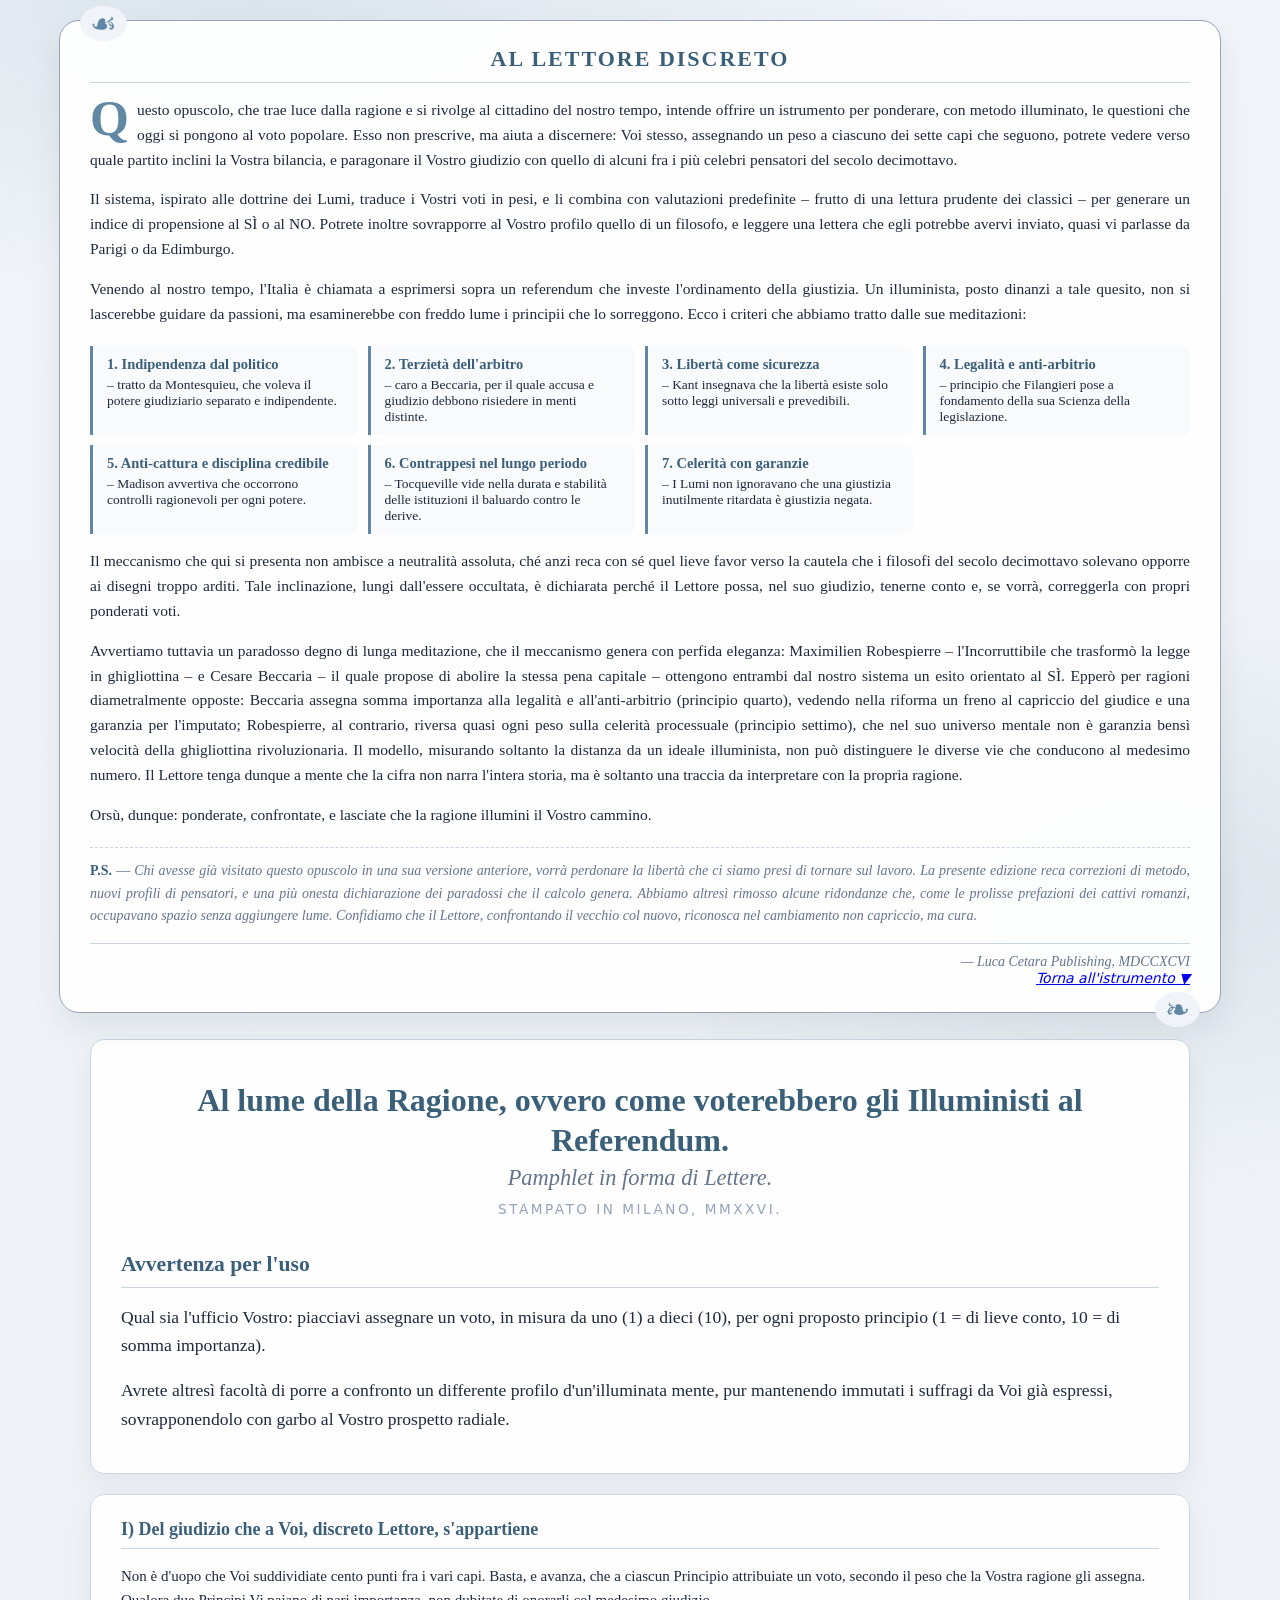
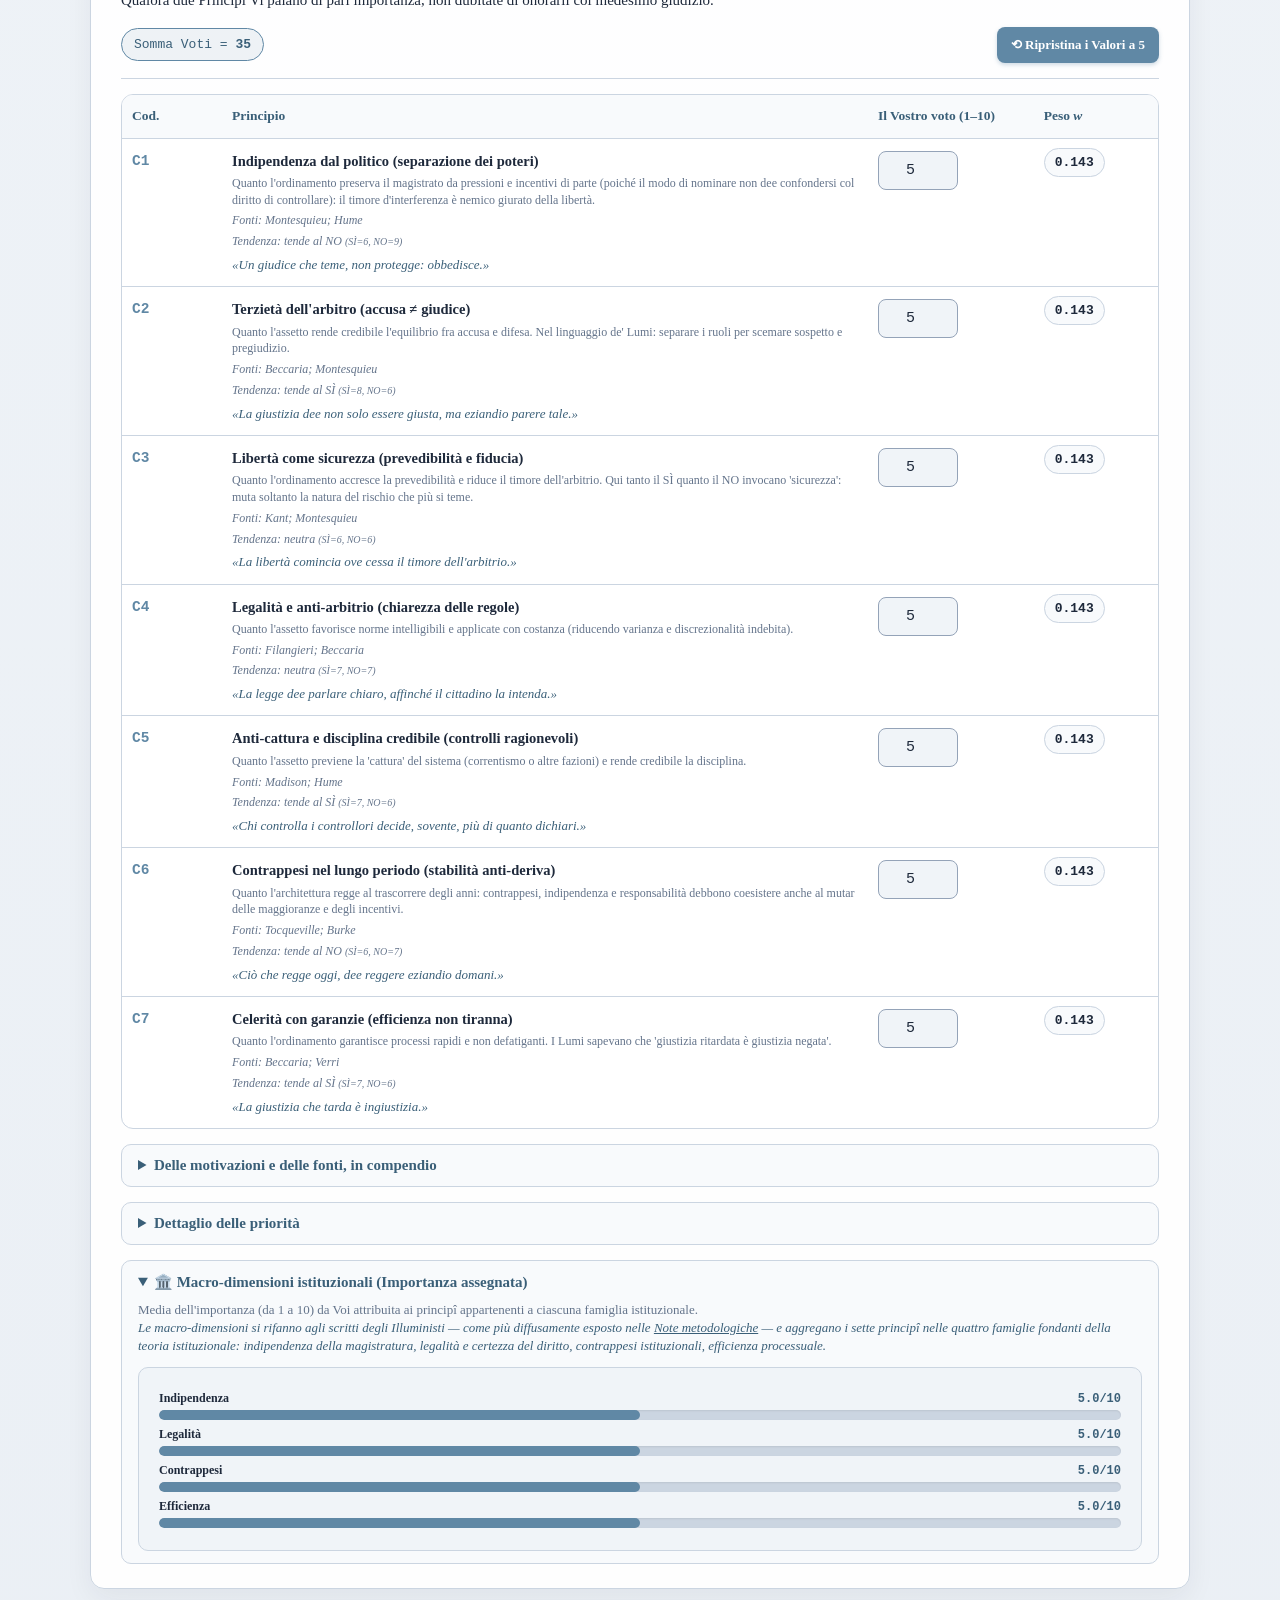
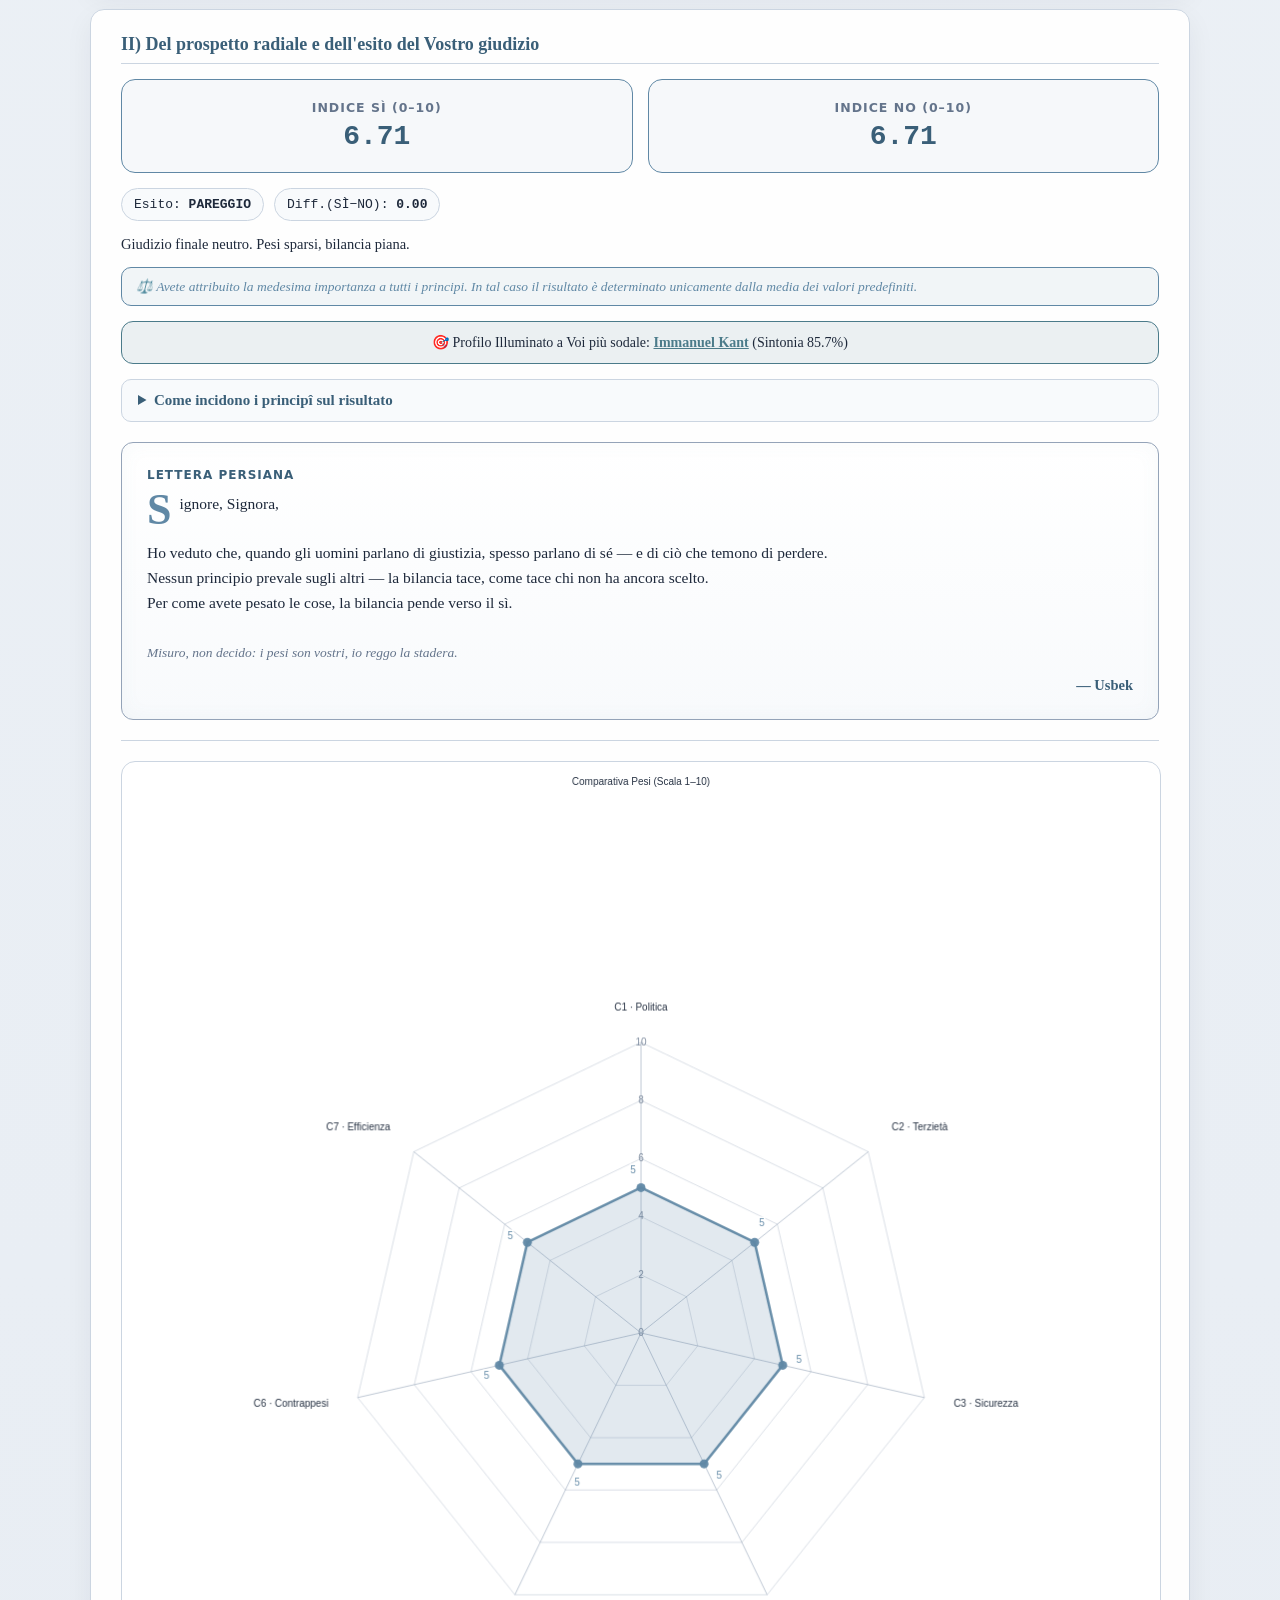
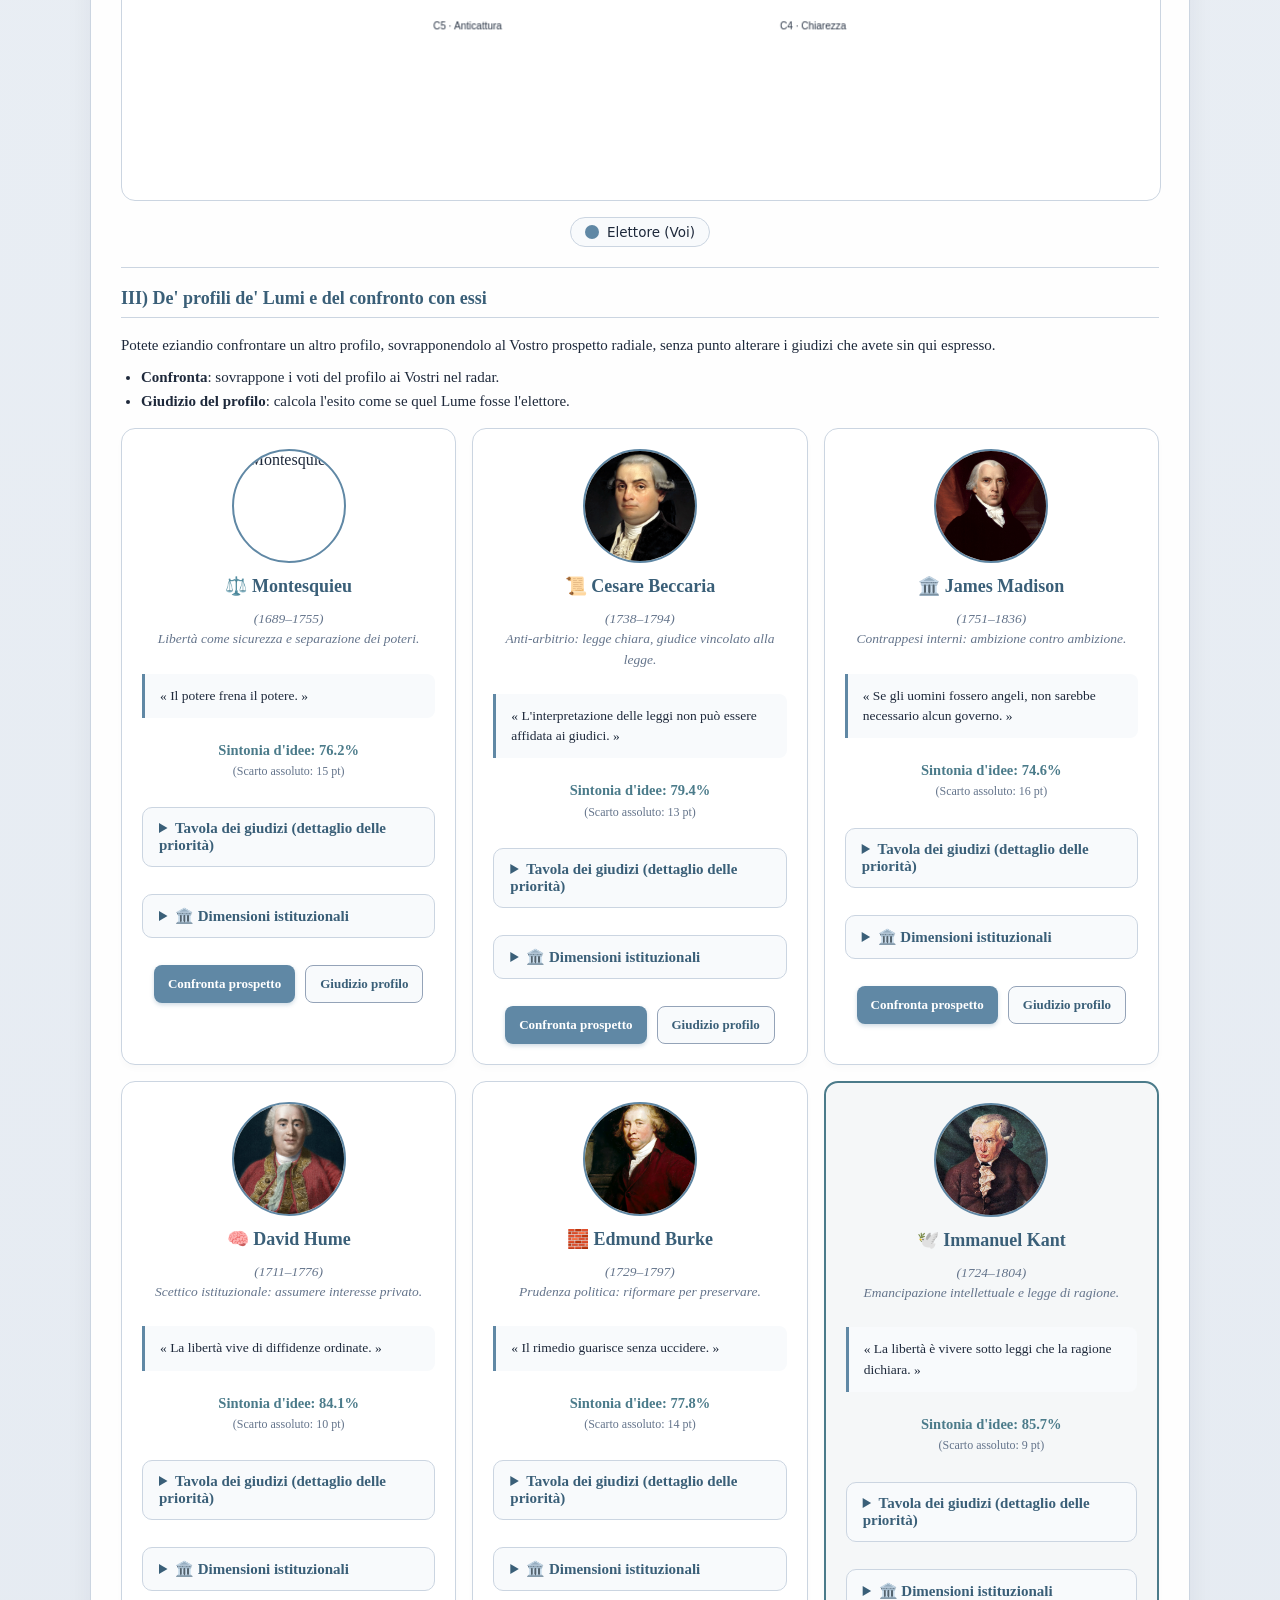
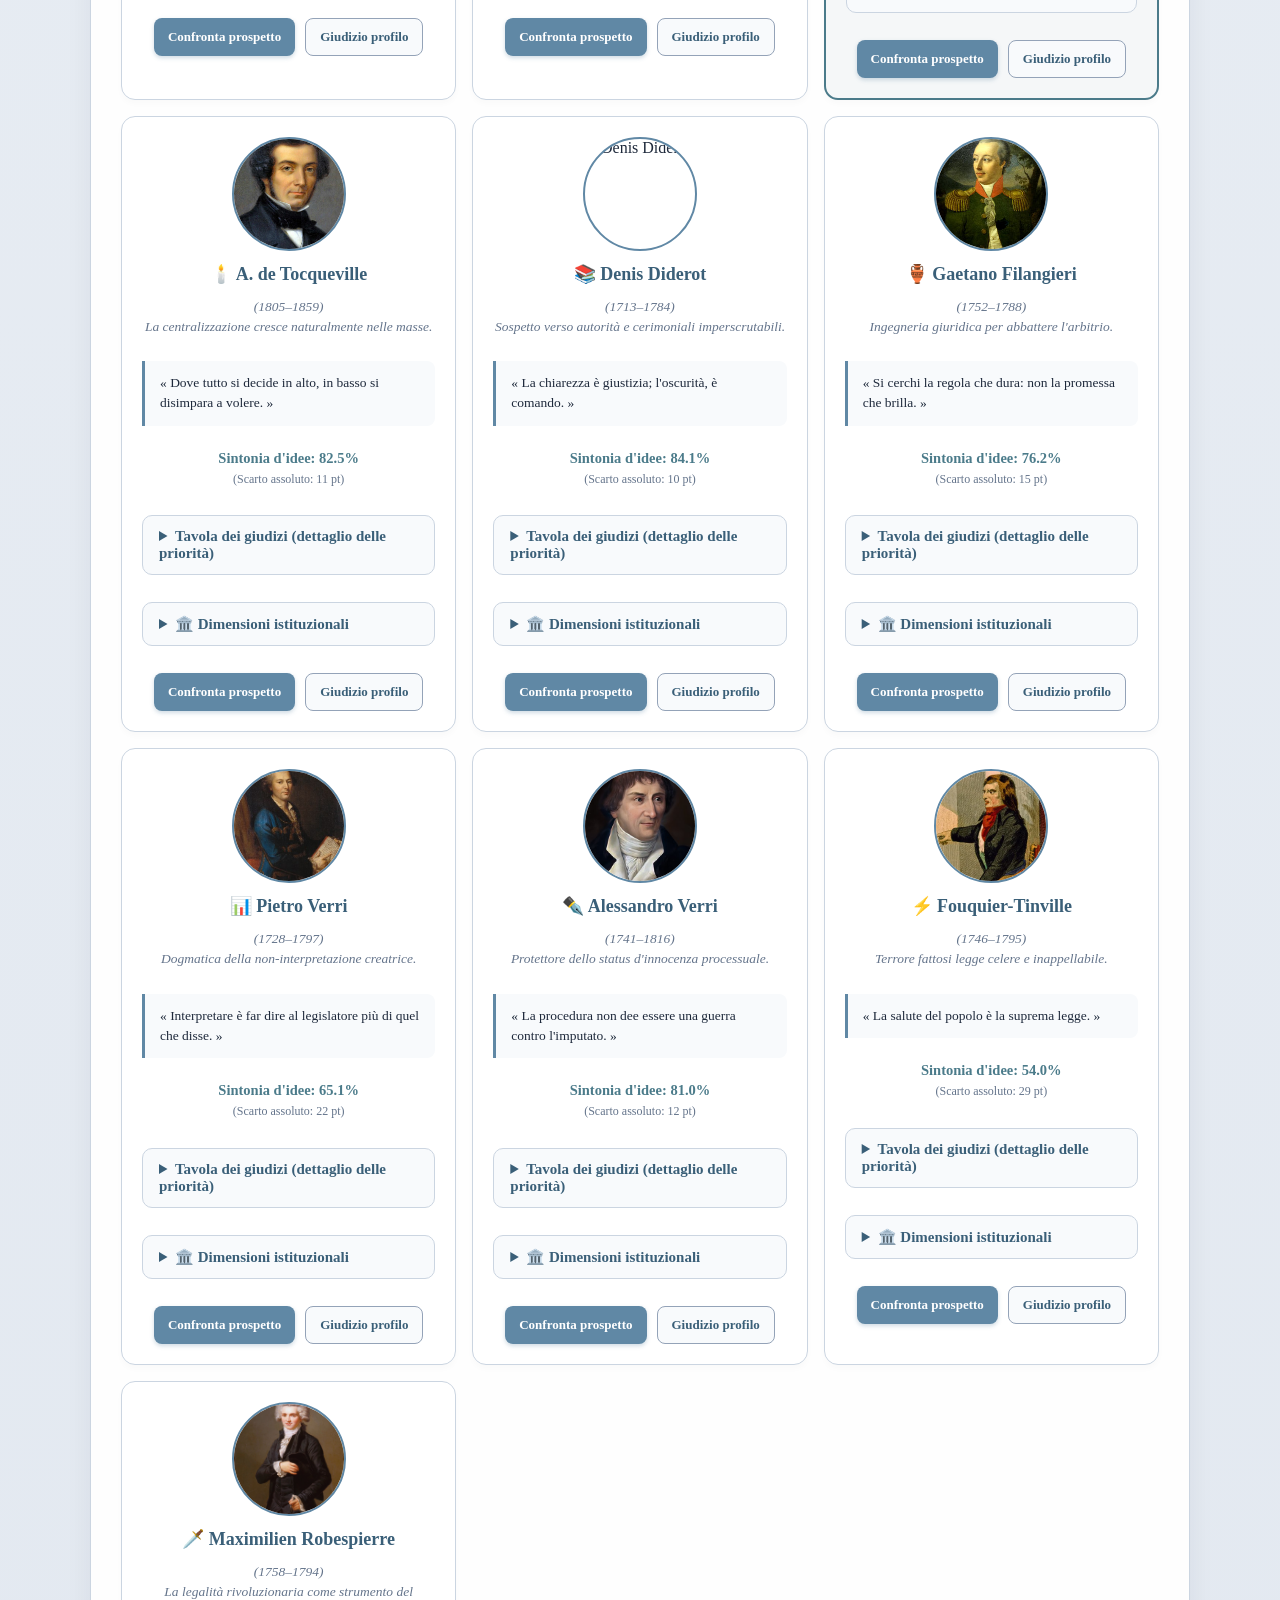
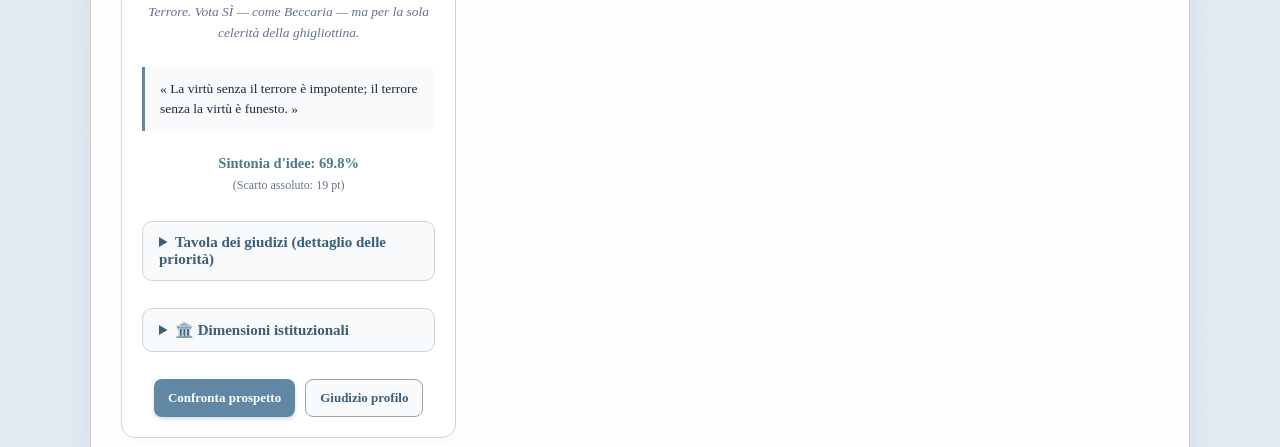
==== index.html @ 3ab790ba "codice sintatticamente ok" ====
<!doctype html>
<html lang="it">
<head>
<meta charset="utf-8" />
<meta name="viewport" content="width=device-width, initial-scale=1" />
<title>Al lume della Ragione – referendum degli Illuministi</title>
<link rel="stylesheet" href="style.css">
<style>
  :root {
    --bg1: #f0f4f8;
    --bg2: #e2e8f0;
    --panel: #ffffff;
    --panel2: #f8fafc;
    --ink: #ffffff;
    --text: #1e293b;
    --muted: #64748b;
    --primary: #6088a5;
    --primary-dark: #3a5f78;
    --ok: #4b7b8a;
    --bad: #b25d53;
    --warn: #6088a5;
    --line: #cbd5e1;
    --line2: #94a3b8;
    --mono: ui-monospace, SFMono-Regular, Menlo, Monaco, Consolas, "Liberation Mono", monospace;
    --sans: ui-sans-serif, system-ui, -apple-system, Segoe UI, Roboto, Arial, sans-serif;
    --serif: "Georgia", "Times New Roman", Times, serif;
  }

  body {
    margin: 0;
    font-family: var(--serif) !important;
    background:
      radial-gradient(1200px 500px at 20% 0%, rgba(96,136,165,0.15), transparent 60%),
      radial-gradient(900px 500px at 90% 10%, rgba(58,95,120,0.10), transparent 60%),
      linear-gradient(180deg, var(--bg1), var(--bg2));
    color: var(--text);
    padding-bottom: 20px;
  }

  p, div, span, td, th, h1, h2, h3, h4, h5, summary, button, a, li { font-family: var(--serif); }
  .code, .kpi .val, .chip, .miniTable th, .miniTable td.code, #v_0, input[type=number], .bar-value {
    font-family: var(--mono) !important;
  }
  .bar-label, .social-links span, .social-links a, .legend {
    font-family: var(--sans) !important;
  }

  main {
    max-width: 1100px;
    margin: 0 auto;
    padding: 16px;
    display: flex !important;
    flex-direction: column !important;
    gap: 20px;
  }

  .card {
    background: rgba(255,255,255,0.95);
    border: 1px solid var(--line);
    border-radius: 14px;
    padding: 24px 30px;
    box-shadow: 0 10px 28px rgba(30,41,59,0.06);
    width: 100% !important;
    max-width: 100% !important;
    box-sizing: border-box;
  }
  .card h2.card-title {
    margin: 0 0 15px 0;
    font-size: clamp(16px, 4vw, 18px);
    font-weight: 900;
    color: var(--primary-dark);
    border-bottom: 1px solid var(--line);
    padding-bottom: 8px;
  }

  .intro-pamphlet {
    max-width: 1100px;
    margin: 20px auto 10px;
    padding: 25px 30px;
    background: rgba(255,255,255,0.95);
    border: 1px solid var(--line2);
    border-radius: 20px;
    box-shadow: 0 15px 30px rgba(30,41,59,0.08);
    position: relative;
  }
  .intro-pamphlet::before {
    content: "☙"; position: absolute; top: -15px; left: 20px; font-size: 30px;
    color: var(--primary); background: var(--bg1); padding: 0 10px; border-radius: 50%;
  }
  .intro-pamphlet::after {
    content: "❧"; position: absolute; bottom: -15px; right: 20px; font-size: 30px;
    color: var(--primary); background: var(--bg1); padding: 0 10px; border-radius: 50%;
  }
  .intro-pamphlet h3 {
    text-align: center; font-size: 22px; font-weight: 900; margin: 0 0 15px;
    letter-spacing: 2px; border-bottom: 1px solid var(--line); padding-bottom: 10px;
    color: var(--primary-dark);
  }
  .intro-pamphlet .dropcap { float: left; font-size: 50px; line-height: 0.8; margin-right: 8px; font-weight: 900; color: var(--primary); }
  .intro-pamphlet p { font-size: 15.5px; line-height: 1.6; margin: 15px 0; text-align: justify; }

  .criteria-list { display: grid; grid-template-columns: repeat(auto-fit, minmax(250px, 1fr)); gap: 10px; margin: 20px 0 5px; }
  .criteria-item {
    background: var(--panel2); border-left: 3px solid var(--primary);
    padding: 10px 14px; font-size: 13.5px; border-radius: 0 8px 8px 0;
  }
  .criteria-item strong { display: block; font-size: 14.5px; margin-bottom: 4px; color: var(--primary-dark); }
  .signature { text-align: right; font-style: italic; margin-top: 15px; font-size: 14px; border-top: 1px solid var(--line); padding-top: 10px; color: var(--muted); }

  .sub { color: var(--text); font-size: clamp(14px, 3.5vw, 15px); line-height: 1.6; }
  .hr { height: 1px; background: var(--line); margin: 15px 0; }
  .row { display: flex; gap: 10px; align-items: center; flex-wrap: wrap; }

  .chip { background: var(--panel2); border: 1px solid var(--line); padding: 8px 12px; border-radius: 999px; font-size: 13px; color: var(--text); }
  .chip.ok { border-color: var(--ok); background: rgba(75,123,138,0.1); color: var(--ok); }
  .chip.bad { border-color: var(--bad); background: rgba(178,93,83,0.1); color: var(--bad); }
  .chip.warn { border-color: var(--primary); background: rgba(96,136,165,0.1); color: var(--primary-dark); }

  table { width: 100%; border-collapse: separate; border-spacing: 0; overflow-x: auto; display: block; border-radius: 12px; border: 1px solid var(--line); background: #ffffff; }
  th, td { padding: 12px 10px; border-bottom: 1px solid var(--line); vertical-align: top; min-width: 80px; font-size: 14.5px; line-height: 1.4; }
  th { background: var(--panel2); color: var(--primary-dark); text-align: left; font-weight: 900; font-size: 13.5px; }
  tr:last-child td { border-bottom: none; }
  .code { color: var(--primary); font-weight: 900; }
  .desc { color: var(--muted); font-size: 12px; line-height: 1.4; margin-top: 4px; }
  .why { color: var(--primary-dark); font-size: 13px; line-height: 1.4; margin-top: 6px; font-style: italic; }

  input[type=number] {
    width: 70px; padding: 10px 4px; background: var(--bg1); color: var(--text);
    border: 1px solid var(--line2); border-radius: 8px; font-size: 15px; text-align: center;
  }

  button { background: var(--primary); color: #ffffff; border: none; border-radius: 8px; padding: 10px 14px; cursor: pointer; font-weight: 700; font-size: 13px; transition: all 0.2s ease; box-shadow: 0 2px 4px rgba(96,136,165,0.3); }
  button:hover { filter: brightness(1.1); transform: translateY(-1px); box-shadow: 0 4px 6px rgba(96,136,165,0.4); }
  button.secondary { background: var(--panel2); color: var(--primary-dark); border: 1px solid var(--line2); box-shadow: none; }
  button.secondary:hover { background: #e2e8f0; }

  .kpi { display: grid; gap: 15px; grid-template-columns: 1fr 1fr; }
  .kpi .box { border: 1px solid var(--primary); border-radius: 14px; padding: 20px; background: rgba(96,136,165,0.05); text-align: center; }
  .kpi .val { font-size: clamp(24px, 5vw, 28px); font-weight: 900; margin-top: 6px; color: var(--primary-dark); }
  .kpi .lab { color: var(--muted); font-size: 12.5px; text-transform: uppercase; letter-spacing: 1px; font-family: var(--sans) !important; font-weight: 600; }
  canvas { background: var(--ink); border: 1px solid var(--line); border-radius: 14px; width: 100%; height: auto; display: block; margin-top: 15px; }

  /* Macro-barre elettore (stile orizzontale originale, spazio sufficiente) */
  .macro-wrapper {
    background: var(--bg1); border: 1px solid var(--line); border-radius: 10px; padding: 15px 20px; margin-top: 12px;
  }
  .bar-container { display: flex; align-items: center; margin: 0.5rem 0; }
  .bar-label { width: 130px; font-weight: 600; font-size: 0.95rem; color: var(--text); }
  .bar-bg { flex: 1; height: 16px; background: var(--line); border-radius: 10px; margin: 0 12px; overflow: hidden; box-shadow: inset 0 1px 3px rgba(0,0,0,0.1); }
  .bar-fill { height: 100%; border-radius: 10px; transition: width 0.6s cubic-bezier(0.4, 0, 0.2, 1); }
  .bar-fill.user-bar { background: var(--primary); }
  .bar-fill.profile-bar { background: var(--primary-dark); }
  .bar-value { width: 40px; font-weight: 700; font-size: 0.95rem; text-align: right; color: var(--primary-dark); }

  /* ── NUOVO: Macro-barre nei profili (layout verticale) ── */
  .bar-container-v { margin: 0.45rem 0; }
  .bar-container-v .bar-header {
    display: flex; justify-content: space-between; align-items: baseline;
    margin-bottom: 4px; font-size: 0.75rem; font-weight: 600;
    color: var(--text); font-family: var(--sans);
  }
  .bar-container-v .bar-header .bv {
    font-family: var(--mono) !important; font-weight: 700;
    color: var(--primary-dark); font-size: 0.75rem; white-space: nowrap; margin-left: 6px;
  }
  .bar-container-v .bar-bg-v {
    width: 100%; height: 10px; background: var(--line);
    border-radius: 10px; overflow: hidden;
    box-shadow: inset 0 1px 2px rgba(0,0,0,0.08);
  }
  .bar-container-v .bar-fill-v {
    height: 100%; border-radius: 10px;
    background: var(--primary-dark);
    transition: width 0.6s cubic-bezier(0.4,0,0.2,1);
  }

  /* ── NUOVO: Contributi qualitativi SÌ/NO ── */
  .qual-row {
    display: flex; align-items: center; gap: 10px;
    margin: 5px 0; font-size: 13.5px; padding: 4px 0;
    border-bottom: 1px solid var(--line);
  }
  .qual-row:last-child { border-bottom: none; }
  .qual-icon { font-size: 15px; width: 22px; text-align: center; flex-shrink: 0; }
  .qual-label { flex: 1; color: var(--text); font-size: 13px; }
  .qual-dir { font-weight: 700; font-size: 12px; font-family: var(--sans); white-space: nowrap; }

  .similar-profile-note { background: rgba(75,123,138,0.1); border: 1px solid var(--ok); border-radius: 12px; padding: 12px 16px; margin: 15px 0; font-size: 14px; text-align: center; }
  .similar-profile-note a { color: var(--ok); text-decoration: underline; font-weight: bold; }

  details { border: 1px solid var(--line); border-radius: 10px; padding: 12px 16px; background: var(--panel2); margin-top: 15px; }
  details summary { cursor: pointer; font-weight: 900; font-size: 15px; color: var(--primary-dark); }
  details p, details li { color: var(--text); font-size: 14px; line-height: 1.6; margin-top: 10px; }

  .profiles { display: grid; gap: 16px; grid-template-columns: repeat(auto-fit, minmax(320px, 1fr)); }
  .profile {
    display: flex; flex-direction: column; gap: 12px;
    border: 1px solid var(--line); border-radius: 14px; padding: 20px; background: #ffffff;
    box-shadow: 0 4px 6px rgba(0,0,0,0.02);
  }
  .profile.compareOn { border-color: var(--primary); box-shadow: 0 0 0 2px var(--primary) inset; }
  .profile.mostSimilar { border: 2px solid var(--ok); background: rgba(75,123,138,0.05); }
  .profile img { width: 110px; height: 110px; object-fit: cover; border-radius: 50%; border: 2px solid var(--primary); margin: 0 auto; }
  .profile h3 { margin: 0; font-size: 18px; text-align: center; color: var(--primary-dark); }
  .profile .bio { margin-top: 4px; color: var(--muted); font-size: 13.5px; line-height: 1.5; text-align: center; font-style: italic; }
  .profile .quote {
    margin-top: 12px; padding: 12px 15px; border-left: 3px solid var(--primary);
    background: var(--panel2); border-radius: 0 8px 8px 0; color: var(--text); font-size: 13.5px; line-height: 1.5;
  }
  .profile .btnrow { margin-top: auto; display: flex; gap: 10px; flex-wrap: wrap; justify-content: center; }

  .social-links {
    display: flex; flex-wrap: wrap; gap: 20px;
    justify-content: center; align-items: center;
    margin-top: 15px; padding-top: 20px; border-top: 1px dashed var(--line2);
  }
  .social-links p { width: 100%; text-align: center; margin-bottom: 5px; color: var(--muted); font-size: 14.5px;}
  .social-links span { display: inline-flex; align-items: center; justify-content: center; gap: 6px; font-size: 15px; }
  .social-links a { color: var(--primary-dark); font-weight: 700; text-decoration: none; border-bottom: 1px dotted var(--primary); padding-bottom: 2px; }
  .social-links a:hover { color: var(--primary); border-bottom-style: solid; }

  .legendRow { display: flex; gap: 12px; flex-wrap: wrap; align-items: center; margin-top: 16px; justify-content: center; }
  .legend { display: flex; align-items: center; gap: 8px; font-size: 13.5px; color: var(--text); border: 1px solid var(--line); background: var(--panel2); padding: 6px 14px; border-radius: 999px; }
  .dot { width: 14px; height: 14px; border-radius: 50%; display: inline-block; }

  .project-info {
    max-width: 1100px; margin: 20px auto 0; padding: 20px; display: flex; flex-wrap: wrap; gap: 20px;
    align-items: center; justify-content: center; background: var(--panel2); border: 1px solid var(--line); border-radius: 20px; font-size: 13.5px;
  }
  .project-info a { color: var(--primary-dark); text-decoration: underline; font-family: var(--sans) !important;}

  .letterBox {
    border: 1px solid var(--line2); background: linear-gradient(180deg, #ffffff, #f8fafc);
    border-radius: 12px; padding: 25px; margin-top: 20px; box-shadow: inset 0 0 20px rgba(96,136,165,0.05);
  }
  .letterBox .sig { margin-top: 12px; color: var(--primary-dark); font-size: 14.5px; text-align: right; font-weight: bold; }
  .letterBox .dropcap { font-size: 15.5px; color: var(--text); line-height: 1.6; }
  .letterBox .dropcap::first-letter { float: left; font-size: 44px; line-height: 0.8; padding-right: 8px; font-weight: 900; color: var(--primary); }

  /* ── Classi precedentemente mancanti ── */
  .tilt { color: var(--muted); font-size: 12px; margin-top: 4px; font-style: italic; }
  .notes-section { max-width: 1100px; margin: 20px auto 0; padding: 0 16px; }
  .equal-weights-note { background: rgba(96,136,165,0.08); border: 1px solid var(--primary); border-radius: 10px; padding: 10px 14px; font-size: 13.5px; }
</style>
</head>

<body>

<div class="intro-pamphlet">
  <h3>AL LETTORE DISCRETO</h3>
  <p><span class="dropcap">Q</span>uesto opuscolo, che trae luce dalla ragione e si rivolge al cittadino del nostro tempo, intende offrire un istrumento per ponderare, con metodo illuminato, le questioni che oggi si pongono al voto popolare. Esso non prescrive, ma aiuta a discernere: Voi stesso, assegnando un peso a ciascuno dei sette capi che seguono, potrete vedere verso quale partito inclini la Vostra bilancia, e paragonare il Vostro giudizio con quello di alcuni fra i più celebri pensatori del secolo decimottavo.</p>

  <p>Il sistema, ispirato alle dottrine dei Lumi, traduce i Vostri voti in pesi, e li combina con valutazioni predefinite – frutto di una lettura prudente dei classici – per generare un indice di propensione al SÌ o al NO. Potrete inoltre sovrapporre al Vostro profilo quello di un filosofo, e leggere una lettera che egli potrebbe avervi inviato, quasi vi parlasse da Parigi o da Edimburgo.</p>

  <p>Venendo al nostro tempo, l'Italia è chiamata a esprimersi sopra un referendum che investe l'ordinamento della giustizia. Un illuminista, posto dinanzi a tale quesito, non si lascerebbe guidare da passioni, ma esaminerebbe con freddo lume i principii che lo sorreggono. Ecco i criteri che abbiamo tratto dalle sue meditazioni:</p>

  <div class="criteria-list">
    <div class="criteria-item"><strong>1. Indipendenza dal politico</strong> – tratto da Montesquieu, che voleva il potere giudiziario separato e indipendente.</div>
    <div class="criteria-item"><strong>2. Terzietà dell'arbitro</strong> – caro a Beccaria, per il quale accusa e giudizio debbono risiedere in menti distinte.</div>
    <div class="criteria-item"><strong>3. Libertà come sicurezza</strong> – Kant insegnava che la libertà esiste solo sotto leggi universali e prevedibili.</div>
    <div class="criteria-item"><strong>4. Legalità e anti-arbitrio</strong> – principio che Filangieri pose a fondamento della sua Scienza della legislazione.</div>
    <div class="criteria-item"><strong>5. Anti-cattura e disciplina credibile</strong> – Madison avvertiva che occorrono controlli ragionevoli per ogni potere.</div>
    <div class="criteria-item"><strong>6. Contrappesi nel lungo periodo</strong> – Tocqueville vide nella durata e stabilità delle istituzioni il baluardo contro le derive.</div>
    <div class="criteria-item"><strong>7. Celerità con garanzie</strong> – I Lumi non ignoravano che una giustizia inutilmente ritardata è giustizia negata.</div>
  </div>

  <p>Il meccanismo che qui si presenta non ambisce a neutralità assoluta, ché anzi reca con sé quel lieve favor verso la cautela che i filosofi del secolo decimottavo solevano opporre ai disegni troppo arditi. Tale inclinazione, lungi dall'essere occultata, è dichiarata perché il Lettore possa, nel suo giudizio, tenerne conto e, se vorrà, correggerla con propri ponderati voti.</p>

  <p>Avvertiamo tuttavia un paradosso degno di lunga meditazione, che il meccanismo genera con perfida eleganza: Maximilien Robespierre – l'Incorruttibile che trasformò la legge in ghigliottina – e Cesare Beccaria – il quale propose di abolire la stessa pena capitale – ottengono entrambi dal nostro sistema un esito orientato al SÌ. Epperò per ragioni diametralmente opposte: Beccaria assegna somma importanza alla legalità e all'anti-arbitrio (principio quarto), vedendo nella riforma un freno al capriccio del giudice e una garanzia per l'imputato; Robespierre, al contrario, riversa quasi ogni peso sulla celerità processuale (principio settimo), che nel suo universo mentale non è garanzia bensì velocità della ghigliottina rivoluzionaria. Il modello, misurando soltanto la distanza da un ideale illuminista, non può distinguere le diverse vie che conducono al medesimo numero. Il Lettore tenga dunque a mente che la cifra non narra l'intera storia, ma è soltanto una traccia da interpretare con la propria ragione.</p>

  <p>Orsù, dunque: ponderate, confrontate, e lasciate che la ragione illumini il Vostro cammino.</p>

  <p style="border-top: 1px dashed var(--line); padding-top: 12px; margin-top: 20px; font-size: 14px; color: var(--muted);"><strong style="color:var(--primary-dark);">P.S.</strong> — <em>Chi avesse già visitato questo opuscolo in una sua versione anteriore, vorrà perdonare la libertà che ci siamo presi di tornare sul lavoro. La presente edizione reca correzioni di metodo, nuovi profili di pensatori, e una più onesta dichiarazione dei paradossi che il calcolo genera. Abbiamo altresì rimosso alcune ridondanze che, come le prolisse prefazioni dei cattivi romanzi, occupavano spazio senza aggiungere lume. Confidiamo che il Lettore, confrontando il vecchio col nuovo, riconosca nel cambiamento non capriccio, ma cura.</em></p>
  <div class="signature">
    — Luca Cetara Publishing, MDCCXCVI <br>
    <a href="#inizio" style="font-family: var(--sans);">Torna all'istrumento ▼</a>
  </div>
</div>

<div id="inizio"></div>

<main>

  <section class="card" style="text-align: center; padding: 40px 30px;">
    <h1 style="font-size: 2rem; font-weight: 900; color: var(--primary-dark); margin: 0 0 5px 0; line-height: 1.25;">
      Al lume della Ragione, ovvero come voterebbero gli Illuministi al Referendum.
    </h1>
    <h2 style="font-size: 1.4rem; font-weight: 400; font-style: italic; color: var(--muted); margin: 0 0 10px 0;">
      Pamphlet in forma di Lettere.
    </h2>
    <div style="font-family: var(--sans) !important; font-size: 0.85rem; text-transform: uppercase; letter-spacing: 2.5px; color: var(--line2); margin-bottom: 35px;">
      Stampato in Milano, MMXXVI.
    </div>

    <h3 style="text-align: left; font-size: 1.35rem; font-weight: bold; margin-bottom: 15px; border-bottom: 1px solid var(--line); padding-bottom: 10px; color: var(--primary-dark);">
      Avvertenza per l'uso
    </h3>
    <div style="text-align: left; font-size: 1.1rem; color: var(--text); line-height: 1.6;">
      <p style="margin-top: 0;">Qual sia l'ufficio Vostro: piacciavi assegnare un voto, in misura da uno (1) a dieci (10), per ogni proposto principio (1 = di lieve conto, 10 = di somma importanza).</p>
      <p style="margin-bottom: 0;">Avrete altresì facoltà di porre a confronto un differente profilo d'un'illuminata mente, pur mantenendo immutati i suffragi da Voi già espressi, sovrapponendolo con garbo al Vostro prospetto radiale.</p>
    </div>
  </section>

  <!-- SEZIONE DI VOTO -->
  <section class="card">
    <h2 class="card-title">I) Del giudizio che a Voi, discreto Lettore, s'appartiene</h2>
    <div class="sub">
      Non è d'uopo che Voi suddividiate cento punti fra i vari capi. Basta, e avanza, che a ciascun Principio attribuiate un voto, secondo il peso che la Vostra ragione gli assegna.<br>
      Qualora due Principi Vi paiano di pari importanza, non dubitate di onorarli col medesimo giudizio.
    </div>

    <div class="row" style="margin-top:15px">
      <span class="chip warn" id="sumChip">Somma de' Vostri voti = <b>—</b></span>
      <span style="margin-left:auto; display:flex; gap:8px;">
        <button id="btnReset">⟲ Ripristina i Valori a 5</button>
      </span>
    </div>

    <div class="hr"></div>

    <table>
      <thead>
        <tr>
          <th style="width:7%">Cod.</th>
          <th>Principio</th>
          <th style="width:16%">Il Vostro voto (1–10)</th>
          <th style="width:12%">Peso <i>w</i></th>
        </tr>
      </thead>
      <tbody id="criteriaBody"></tbody>
    </table>

    <details>
      <summary>Delle motivazioni e delle fonti, in compendio</summary>
      <ul id="motivationList"></ul>
      <p class="desc" style="font-size:13.5px; font-style:italic;">
        Il modello che Vi proponiamo è "trasparente": esso mostra eziandio se un Criterio, per come sono stimati i punteggi, inclini lievemente verso il SÌ o verso il NO.<br>
        (Questa scelta riflette una lettura "settecentesca" prudenziale, attenta al rischio che leve politiche o disciplinari possano, col tempo, comprimere l'indipendenza del giudicare).
      </p>
    </details>

    <!-- MODIFICATO: da "Mostra riepilogo dei valori assegnati" a "Dettaglio delle priorità" -->
    <details>
      <summary>Dettaglio delle priorità</summary>
      <div class="desc" style="margin-top:10px; margin-bottom:8px; font-size:13px; font-style:italic; border-left:3px solid var(--primary); padding-left:10px;">
        La colonna <b>Impatto sul risultato</b> mostra quanto ciascun principio tira la bilancia, e in quale direzione: è il prodotto del Vostro peso per la differenza tra i punteggi SÌ e NO. Un valore positivo spinge verso il SÌ (🟢), uno negativo verso il NO (🔴); se è vicino a zero il principio è neutro (⚪).
      </div>
      <div class="miniTable" style="margin-top:10px;">
        <table>
          <thead>
            <!-- MODIFICATO: "Influenza" → "Impatto sul risultato" -->
            <tr><th colspan="4">Riepilogo del Vostro giudizio — per Principio</th></tr>
            <tr><th>Cod.</th><th>Vostro Voto</th><th>Peso <i>w</i></th><th>Impatto sul risultato</th></tr>
          </thead>
          <tbody id="electorSummary"></tbody>
        </table>
      </div>
    </details>

    <details open>
      <summary>🏛️ Macro-dimensioni istituzionali (Importanza assegnata)</summary>
      <div class="desc" style="margin-top:10px; font-size:13px;">
        Media dell'importanza (da 1 a 10) da Voi attribuita ai principî appartenenti a ciascuna famiglia istituzionale.<br>
        <span style="font-style:italic; color:var(--primary-dark);">Le macro-dimensioni si rifanno agli scritti degli Illuministi — come più diffusamente esposto nelle <a href="note-bibliografia.html" style="color:var(--primary-dark);">Note metodologiche</a> — e aggregano i sette principî nelle quattro famiglie fondanti della teoria istituzionale: indipendenza della magistratura, legalità e certezza del diritto, contrappesi istituzionali, efficienza processuale.</span>
      </div>
      <div id="macroBars" class="macro-wrapper"></div>
    </details>

  </section>

  <!-- SEZIONE RISULTATI E RADAR -->
  <section class="card">
    <h2 class="card-title">II) Del prospetto radiale e dell'esito del Vostro giudizio</h2>

    <div class="kpi">
      <div class="box">
        <div class="lab">Indice SÌ (0–10)</div>
        <div id="siScore" class="val">—</div>
      </div>
      <div class="box">
        <div class="lab">Indice NO (0–10)</div>
        <div id="noScore" class="val">—</div>
      </div>
    </div>

    <div class="row" style="margin-top:15px">
      <span class="chip" id="winner">Esito: <b>—</b></span>
      <span class="chip" id="delta">Differenza (SÌ−NO): <b>—</b></span>
    </div>

    <div class="sub" id="whyChoice" style="margin-top:12px; font-size:14.5px;">—</div>

    <div id="equalWeightsNote" class="equal-weights-note" style="display:none; color:var(--primary); font-style:italic; margin-top:10px;">
      ⚖️ Avete attribuito la medesima importanza a tutti i principi. In tal caso il risultato è determinato unicamente dalla media dei valori predefiniti.
    </div>

    <div id="similarProfileNote" class="similar-profile-note" style="display:none;"></div>

    <!-- MODIFICATO: sezione SÌ/NO ristrutturata -->
    <details>
      <summary>Come incidono i principî sul risultato</summary>
      <!-- Vista qualitativa: visibile non appena si apre il details -->
      <div id="qualContrib" style="margin-top:12px;"></div>
      <!-- Tabella matematica nascosta in un details annidato -->
      <details style="margin-top:14px;">
        <summary style="font-size:13.5px; color:var(--muted);">Analisi matematica per i calcolatori</summary>
        <div class="desc" style="margin-top:8px;">
          La differenza totale è la somma di <b>w × (SÌ−NO)</b> su ciascun Criterio.
        </div>
        <div class="miniTable" style="margin-top:10px;">
          <table>
            <thead>
              <tr><th colspan="5">Contributi matematici al calcolo</th></tr>
              <tr>
                <th style="width:8%">Cod.</th>
                <th>Criterio</th>
                <th style="width:12%">Peso w</th>
                <th style="width:12%">SÌ−NO</th>
                <th style="width:16%">w×(SÌ−NO)</th>
              </tr>
            </thead>
            <tbody id="contribBody"></tbody>
            <tfoot>
              <tr>
                <th colspan="4" style="text-align: right;">Somma contributi (Δ)</th>
                <th id="contribSum" style="font-family:var(--mono);">—</th>
              </tr>
            </tfoot>
          </table>
        </div>
      </details>
    </details>

    <div class="letterBox">
      <div style="font-weight:900; margin-bottom:10px; font-family:var(--sans); color:var(--primary-dark); letter-spacing:1px; text-transform:uppercase; font-size:12px;">Lettera persiana</div>
      <div id="lettreElector" class="dropcap">—</div>
      <div class="sig" id="lettreElectorSig">—</div>
    </div>

    <div class="hr" style="margin:20px 0;"></div>

    <canvas id="radar" width="980" height="520"></canvas>

    <div class="legendRow">
      <div class="legend"><span class="dot" style="background: #6088a5"></span> Elettore (Voi)</div>
      <div class="legend" id="legendCompare" style="display:none;">
        <span class="dot" style="background: #8b4040"></span> <span id="legendCompareName" style="font-weight:bold;">Profilo</span>
      </div>
    </div>

    <div class="sub" id="compareNote" style="margin-top:15px; display:none; text-align:center; background:var(--panel2); padding:10px; border-radius:8px; border:1px solid var(--line);">—</div>

    <div class="hr" style="margin:20px 0;"></div>

    <h2 class="card-title">III) De' profili de' Lumi e del confronto con essi</h2>
    <div class="sub" style="margin-bottom:15px;">
      Potete eziandio confrontare un altro profilo, sovrapponendolo al Vostro prospetto radiale, senza punto alterare i giudizi che avete sin qui espresso.<br>
      <ul style="margin:8px 0 0 20px; padding:0;">
        <li><b>Confronta</b>: sovrappone i voti del profilo ai Vostri nel radar.</li>
        <li><b>Giudizio del profilo</b>: calcola l'esito come se quel Lume fosse l'elettore.</li>
      </ul>
    </div>

    <div class="profiles" id="profiles"></div>
  </section>

  <section class="card" style="padding: 25px; text-align: center;">
    <p style="font-family: var(--serif); color: var(--primary-dark); font-style: italic; font-size: 15px; margin-top:0; margin-bottom: 20px; line-height: 1.6;">
      🧠 «Il mondo ama le risposte brevi, le soluzioni istantanee, i riassunti gridati.<br>L'Illuminista, invece, è sospettoso: quando qualcosa gli pare troppo semplice, apre il libro, dubita, indaga.»
    </p>
    <div class="social-links">
      <p>Seguite le nostre pagine per continuare l'indagine:</p>
      <span>📘 <a href="https://facebook.com/lcpubMDCCXCVI" target="_blank">Facebook.com</a></span>
      <span>📷 <a href="https://www.instagram.com/lcpublishing2026?igsh=M3R0OWQ5OTBmODc1" target="_blank">@lcpublishing2026</a></span>
    </div>
  </section>

</main>

<div class="project-info">
  <span>📖 Progetto posto in luce a cura della <b style="color:var(--primary-dark);">Luca Cetara Publishing (MDCCXCVI)</b></span>
  <span>🄯 Licenza <a href="https://creativecommons.org/licenses/by-sa/4.0/deed.it" target="_blank">CC BY-SA 4.0</a></span>
  <span>📧 <a href="/cdn-cgi/l/email-protection#650906151007090c160d0c0b022508040c094b060a08" style="font-family:var(--sans);"><span class="__cf_email__" data-cfemail="7a16190a0f181613091213141d3a171b131654191517">[email&#160;protected]</span></a></span>
  <span style="font-family: var(--serif); font-style: italic; color: var(--muted); font-size: 13px;">✦ <em>Editio secunda, emendata et aucta</em> — MMXXVI</span>
  <div class="share-buttons">
    <button onclick="navigator.clipboard.writeText(window.location.href).then(() => alert('Link copiato negli appunti!'))" style="background:var(--line2); color:#fff; border-radius:99px; font-family:var(--sans);">🔗 Copia Link Pagina</button>
  </div>
</div>

<div class="notes-section">
  <details>
    <summary>Note metodologiche e Bibliografia completa</summary>
    <div class="desc" style="margin-top:12px; font-size:13.5px;">
      <p>Per approfondimenti sul metodo di calcolo <i>Weighted Sum</i>, sulla formula di <i>Manhattan</i>, e sulla bibliografia scientifica integrale, consulta la <a href="note-bibliografia.html" style="font-weight:bold; color:var(--primary-dark);">pagina dedicata alle Note</a>.</p>
      <h5 style="margin:16px 0 6px; font-size:14px; color:var(--text);">Fonti Primarie Essenziali:</h5>
      <ul style="margin:0 0 12px 0; padding-left:20px; line-height:1.6;">
        <li>Montesquieu – <em>Dello Spirito delle Leggi</em> (1748)</li>
        <li>Cesare Beccaria – <em>Dei Delitti e delle Pene</em> (1764)</li>
        <li>James Madison – <em>Il Federalista</em>, n. 10 e n. 51 (1788)</li>
        <li>David Hume – <em>Saggi Morali e Politici</em> (1741-42)</li>
        <li>Edmund Burke – <em>Riflessioni sulla Rivoluzione in Francia</em> (1790)</li>
        <li>Immanuel Kant – <em>Risposta alla domanda: che cos'è l'Illuminismo?</em> (1784)</li>
        <li>Alexis de Tocqueville – <em>La Democrazia in America</em> (1835-40)</li>
        <li>Denis Diderot – <em>Enciclopedia</em> (1751-72)</li>
        <li>Gaetano Filangieri – <em>Scienza della Legislazione</em> (1780-85)</li>
        <li>Maximilien Robespierre – <em>Discorsi alla Convenzione Nazionale</em> (1792-94)</li>
      </ul>
      <p style="margin:10px 0 0 0; font-style:italic; color:var(--primary-dark); font-size:13px;">
        Per le fonti antiche e moderne ulteriori — compresi i riferimenti alla letteratura scientifica sul <em>Weighted Sum Model</em>, sulla distanza di Manhattan e sulla teoria istituzionale comparata — si rimanda alla <a href="note-bibliografia.html" style="font-weight:bold; color:var(--primary-dark);">pagina delle Note metodologiche e Bibliografia</a>, ove ogni autorità è citata con piena indicazione bibliografica.
      </p>
    </div>
  </details>
</div>

<script data-cfasync="false" src="/cdn-cgi/scripts/5c5dd728/cloudflare-static/email-decode.min.js"></script><script>
const criteria = [
  { code:"C1", title:"Indipendenza dal politico (separazione dei poteri)", short:"Politica", si:6, no:9,
    sci:"Quanto l'ordinamento preserva il magistrato da pressioni e incentivi di parte (poiché il modo di nominare non dee confondersi col diritto di controllare): il timore d'interferenza è nemico giurato della libertà.", quote:"Un giudice che teme, non protegge: obbedisce.", tiltNote:"Lettura prudenziale: cautela settecentesca nel sottrarre la giurisdizione a leve politiche.", sources:"Montesquieu; Hume" },
  { code:"C2", title:"Terzietà dell'arbitro (accusa ≠ giudice)", short:"Terzietà", si:8, no:6,
    sci:"Quanto l'assetto rende credibile l'equilibrio fra accusa e difesa. Nel linguaggio de' Lumi: separare i ruoli per scemare sospetto e pregiudizio.", quote:"La giustizia dee non solo essere giusta, ma eziandio parere tale.", tiltNote:"Lettura: enfasi sulla neutralità percepita del magistrato.", sources:"Beccaria; Montesquieu" },
  { code:"C3", title:"Libertà come sicurezza (prevedibilità e fiducia)", short:"Sicurezza", si:6, no:6,
    sci:"Quanto l'ordinamento accresce la prevedibilità e riduce il timore dell'arbitrio. Qui tanto il SÌ quanto il NO invocano 'sicurezza': muta soltanto la natura del rischio che più si teme.", quote:"La libertà comincia ove cessa il timore dell'arbitrio.", tiltNote:"Lettura: dipende da quali pericoli Voi reputate più gravi.", sources:"Kant; Montesquieu" },
  { code:"C4", title:"Legalità e anti-arbitrio (chiarezza delle regole)", short:"Chiarezza", si:7, no:7,
    sci:"Quanto l'assetto favorisce norme intelligibili e applicate con costanza (riducendo varianza e discrezionalità indebita).", quote:"La legge dee parlare chiaro, affinché il cittadino la intenda.", tiltNote:"Lettura: equilibrio e pareggio sui rischi di discrezionalità.", sources:"Filangieri; Beccaria" },
  { code:"C5", title:"Anti-cattura e disciplina credibile (controlli ragionevoli)", short:"Anticattura", si:7, no:6,
    sci:"Quanto l'assetto previene la 'cattura' del sistema (correntismo o altre fazioni) e rende credibile la disciplina.", quote:"Chi controlla i controllori decide, sovente, più di quanto dichiari.", tiltNote:"Lettura: lievemente favorevole, con onesta ambivalenza sul profilo del controllo politico.", sources:"Madison; Hume" },
  { code:"C6", title:"Contrappesi nel lungo periodo (stabilità anti-deriva)", short:"Contrappesi", si:6, no:7,
    sci:"Quanto l'architettura regge al trascorrere degli anni: contrappesi, indipendenza e responsabilità debbono coesistere anche al mutar delle maggioranze e degli incentivi.", quote:"Ciò che regge oggi, dee reggere eziandio domani.", tiltNote:"Lettura: prudenza e diffidenza verso nuovi centri di potere proiettati nel tempo.", sources:"Tocqueville; Burke" },
  { code:"C7", title:"Celerità con garanzie (efficienza non tiranna)", short:"Efficienza", si:7, no:6,
    sci:"Quanto l'ordinamento garantisce processi rapidi e non defatiganti. I Lumi sapevano che 'giustizia ritardata è giustizia negata'.", quote:"La giustizia che tarda è ingiustizia.", tiltNote:"Lettura: lieve favore all'efficienza, col vincolo invalicabile delle garanzie di base.", sources:"Beccaria; Verri" }
];

function tiltLabel(diff){ if(diff>0) return "tende al SÌ"; if(diff<0) return "tende al NO"; return "neutra"; }

let electorVotes = [5,5,5,5,5,5,5];
let compareKey = null;

function clamp(x,a,b){ return Math.max(a, Math.min(b, x)); }
function sum(arr){ return arr.reduce((a,b)=>a+b,0); }
function normalizeVotes(votes){
  const s = sum(votes);
  if(s<=0) return votes.map(v=>1/votes.length);
  return votes.map(v=>v/s);
}
function scoreOption(weights, which){
  let total = 0;
  for(let i=0;i<criteria.length;i++){
    const perf = (which==="si") ? criteria[i].si : criteria[i].no;
    total += weights[i] * perf;
  }
  return total;
}

function manhattanDist(a, b){ let s = 0; for(let i=0; i<criteria.length; i++) s += Math.abs(a[i] - b[i]); return s; }
function manhattanPct(dist, dims){ return (1 - dist / (dims * 9)) * 100; }
function findMostSimilarProfile(userVotes) {
  let minDist = Infinity, bestKey = null;
  for (let key in profileData) {
    const p = profileData[key];
    const dist = manhattanDist(userVotes, p.votes);
    if (dist < minDist) { minDist = dist; bestKey = key; }
  }
  return { bestKey, minDist, pct: bestKey ? manhattanPct(minDist, criteria.length) : null };
}

function getMacroDimensions(votes) {
  return {
    ind: (votes[0] + votes[1]) / 2,
    leg: (votes[2] + votes[3]) / 2,
    con: (votes[4] + votes[5]) / 2,
    eff: votes[6]
  };
}

function hashStr(s){ let h=2166136261>>>0; for(let i=0;i<s.length;i++){ h ^= s.charCodeAt(i); h = Math.imul(h, 16777619); } return h>>>0; }
function pick(arr, seed){ return arr[seed % arr.length]; }
/* ── Articoli determinativi per i criteri ── */
function artDef(s){ // articolo semplice: la / l' / i
  if(!s) return '';
  if(s==='Contrappesi') return 'i ';
  if(/^[AEIOUaeiou]/.test(s)) return "l'";
  return 'la ';
}
function artA(s){ // a + articolo: alla / all' / ai
  if(!s) return 'alla ';
  if(s==='Contrappesi') return 'ai ';
  if(/^[AEIOUaeiou]/.test(s)) return "all'";
  return 'alla ';
}
function artSu(s){ // su + articolo: sulla / sull' / sui
  if(!s) return 'sulla ';
  if(s==='Contrappesi') return 'sui ';
  if(/^[AEIOUaeiou]/.test(s)) return "sull'";
  return 'sulla ';
}

function electorLetter(recLabel, p1, p2, delta){
  const seed = hashStr([recLabel,p1,p2,String(Math.round(delta*100))].join("|"));
  const sal = pick(["Mio caro amico, mia cara amica,","Signore, Signora,","Caro compatriota, cara compatriota,"], seed);
  const incipit = pick(["Ho veduto che, quando gli uomini parlano di giustizia, spesso parlano di sé — e di ciò che temono di perdere.","In questi tempi la parola libertà corre come moneta: tutti la spendono, pochi ne soppesano il conio.","Molti chiamano ragione ciò che è abitudine, e abitudine ciò che è privilegio acquisito."], seed>>>1);
  let nodo = (!p1 || !p2)
    ? pick(["La bilancia è sospesa: avete pesato tutto con ugual mano, e la mano uguale non decide.", "Nessun principio prevale sugli altri — la bilancia tace, come tace chi non ha ancora scelto."], seed>>>2)
    : pick([`Tra le vostre voci, <em style="font-style:italic;">${artDef(p1)+p1.toLowerCase()}</em> e <em style="font-style:italic;">${artDef(p2)+p2.toLowerCase()}</em> parlano più forte di tutte — e la bilancia le ascolta.`, `Avete posto <em style="font-style:italic;">${artDef(p1)+p1.toLowerCase()}</em> in cima, e <em style="font-style:italic;">${artDef(p2)+p2.toLowerCase()}</em> con essa: la bilancia inclina di conseguenza.`], seed>>>2);
  const esito = recLabel==="si" ? "Per come avete pesato le cose, la bilancia pende verso il sì." : recLabel==="no" ? "Per come avete pesato le cose, la bilancia pende verso il no." : "La bilancia tace.";
  const chiosa = pick(["S'io errassi, errerei con voi.","Misuro, non decido: i pesi son vostri, io reggo la stadera.","I pesi son vostri; io non faccio che leggere dove la bilancia inclina."], seed>>>3);
  return { text:`${sal}<br><br>${incipit}<br>${nodo}<br>${esito}<br><br><span style="color:var(--muted); font-size:13.5px; font-style:italic;">${chiosa}</span>`, sig:"— Usbek" };
}

const authorLetters = {
  montesquieu: ({p1,p2,rec}) => ({sig:"— Montesquieu", text:`Caro Rica,<br>la libertà non è un clamore di piazza: è una forma silenziosa che separa chi comanda da chi punisce. Chi onora sopra ogni cosa <em style="font-style:italic;">${p1 ? artDef(p1)+p1.toLowerCase() : 'la ragione'}</em> ha già inteso l'essenziale — che il potere non si sorveglia da solo. ${rec}.<br><span style="color:var(--muted); font-style:italic;">I poteri si toccano per frenarsi; guai se s'abbracciano.</span>`}),
  beccaria: ({p1,p2,rec}) => ({sig:"— Beccaria", text:`Signore, Signora,<br>la prima virtù della legge è la certezza: non il terrore, non la clemenza, ma il confine preciso. Chi porta in cima <em style="font-style:italic;">${p1 ? artDef(p1)+p1.toLowerCase() : 'la chiarezza'}</em> ha scelto la norma contro l'arbitrio del giudice-sovrano. ${rec}.<br><span style="color:var(--muted); font-style:italic;">Se il giudizio divien invenzione, il cittadino divien sorte.</span>`}),
  madison: ({p1,p2,rec}) => ({sig:"— Madison", text:`Al Popolo, Cittadini e Cittadine,<br>il governo deve prima frenare i governati, poi sé stesso — o divien tirannide con firma legale. Chi eleva <em style="font-style:italic;">${p1 ? artDef(p1)+p1.toLowerCase() : 'i contrappesi'}</em> a principio supremo chiede alla macchina di mordere i propri ingranaggi: questo è esattamente ciò che le chiediamo. ${rec}.<br><span style="color:var(--muted); font-style:italic;">Se gli uomini fosser angeli, non v'è duopo di patti.</span>`}),
  hume: ({p1,p2,rec}) => ({sig:"— Hume", text:`Signore, Signora,<br>si credano tutti furfanti: è la sola ipotesi che costruisce istituzioni durature. Chi pone <em style="font-style:italic;">${p1 ? artDef(p1)+p1.toLowerCase() : 'i controlli'}</em> al primo posto non si affida ai buoni propositi altrui, e fa bene — i freni reggono quando gli ideali non bastano. ${rec}.<br><span style="color:var(--muted); font-style:italic;">Le libertà nascon dalle diffidenze ordinate.</span>`}),
  burke: ({p1,p2,rec}) => ({sig:"— Burke", text:`Signore, Signora,<br>non s'innovi dove s'ignori, e non si distrugga ciò che, lentamente, ha imparato a reggersi. La devozione <em style="font-style:italic;">${p1 ? artA(p1)+p1.toLowerCase() : 'alla stabilità'}</em> non è inerzia: è prudenza di chi sa che ogni istituzione nuova eredita anche i vizi di chi la fonda. ${rec}.<br><span style="color:var(--muted); font-style:italic;">Il rimedio guarisce non spezzando il paziente.</span>`}),
  kant: ({p1,p2,rec}) => ({sig:"— Kant", text:`Cittadino, Cittadina,<br>agite solo secondo la massima che potreste volere legge universale. Chi porta in cima <em style="font-style:italic;">${p1 ? artDef(p1)+p1.toLowerCase() : 'la ragione'}</em> non sceglie per sé, ma traccia la norma che vorrebbe valesse per ogni essere ragionevole: questo è il solo fondamento degno di uomini liberi. ${rec}.<br><span style="color:var(--muted); font-style:italic;">Libertà è ragion universale, mai deroga.</span>`}),
  tocqueville: ({p1,p2,rec}) => ({sig:"— Tocqueville", text:`Signore, Signora,<br>tutto volge, nelle democrazie, verso un unico centro: la comodità del comando uniforme. Chi insiste <em style="font-style:italic;">${p1 ? artSu(p1)+p1.toLowerCase() : 'sui contrappesi'}</em> oppone resistenza a questa gravità silenziosa. Senza freni il dispotismo ritorna — sorride, non rugge, ma è dispotismo. ${rec}.<br><span style="color:var(--muted); font-style:italic;">Tutto che cala d'in alto fiacca il voler in basso.</span>`}),
  diderot: ({p1,p2,rec}) => ({sig:"— Diderot", text:`Amico, Amica,<br>oscurità è padronanza: ciò che non si capisce non si controlla, e ciò che non si controlla obbedisce solo a chi lo nasconde. Chi sceglie <em style="font-style:italic;">${p1 ? artDef(p1)+p1.toLowerCase() : 'la chiarezza'}</em> esige che la procedura sia leggibile, il giudizio motivato, il potere esposto alla luce. ${rec}.<br><span style="color:var(--muted); font-style:italic;">Giustizia velata si fa sùbito dispotismo di toga.</span>`}),
  filangieri: ({p1,p2,rec}) => ({sig:"— Filangieri", text:`Signore, Signora,<br>si fermi l'estro del legislatore al lido della norma scritta: ogni passo oltre è arbitrio con buone intenzioni. L'insistenza <em style="font-style:italic;">${p1 ? artSu(p1)+p1.toLowerCase() : 'sulla chiarezza'}</em> è la più antica richiesta del diritto — che la regola preceda il caso, non lo insegua. ${rec}.<br><span style="color:var(--muted); font-style:italic;">Regola fissa non illude col lampo del giusto ignoto.</span>`}),
  pverri: ({p1,p2,rec}) => ({sig:"— P. Verri", text:`Fratello, Sorella,<br>da fiera dogana a fiera sentenza, ho visto sempre la stessa tentazione: che il giudice si faccia legislatore. Chi antepone <em style="font-style:italic;">${p1 ? artDef(p1)+p1.toLowerCase() : 'la chiarezza'}</em> a ogni altro valore chiede che la bocca del togato pronunzi la legge, non la inventi. Altro non chiedo. ${rec}.<br><span style="color:var(--muted); font-style:italic;">Bocca sillabica sia 'l togato.</span>`}),
  averri: ({p1,p2,rec}) => ({sig:"— A. Verri", text:`Amico, Amica,<br>in carcere vidi uomini che non sapevano di quale delitto fossero accusati. La giustizia senza <em style="font-style:italic;">${p1 ? artDef(p1)+p1.toLowerCase() : 'la terzietà'}</em> non è giustizia: è una sentenza in cerca di colpevole. Chi onora questo principio difende chi ancora non sa di aver bisogno di difesa. ${rec}.<br><span style="color:var(--muted); font-style:italic;">D'Innocenza finché ignota la nequizia v'è il fregio supremo.</span>`}),
  fouquier: ({p1,p2,rec}) => ({sig:"— Fouquier", text:`Cittadini, Cittadine,<br>ogni appello <em style="font-style:italic;">${p1 ? artA(p1)+p1.toLowerCase() : 'alla terzietà'}</em> in aula è un chiodo nel meccanismo della giustizia rivoluzionaria. La Repubblica non attende. L'innocenza si prova dopo — se c'è un dopo. ${rec}.<br><span style="color:var(--muted); font-style:italic;">Il fato di Francia morde in celerità le teste in disaccordo.</span>`}),
  robespierre: ({p1,p2,rec}) => ({sig:"— Robespierre", text:`Cittadini, Cittadine,<br>la Virtù senza il Terrore è impotente; il Terrore senza la Virtù è funesto. La vostra devozione <em style="font-style:italic;">${p1 ? artA(p1)+p1.toLowerCase() : 'alla virtù'}</em> sarebbe ammirevole, se la Nazione potesse permettersi il lusso della moderazione. Non può. ${rec}.<br><span style="color:var(--muted); font-style:italic;">Il tribunale rivoluzionario non conosce indugi: ogni ritardo è tradimento della Repubblica.</span>`})
};

function buildLettre(recLabel, topPrinciples, delta, authorKey){
  const p1=topPrinciples[0]||null; const p2=topPrinciples[1]||null;
  const recRaw=recLabel==="si"?"mi pare più conforme dare assenso":recLabel==="no"?"mi pare più conforme negare l'assenso":"mi pare più conforme sospendere il giudizio";
  const rec=recRaw.charAt(0).toUpperCase()+recRaw.slice(1);
  if(!authorKey) return electorLetter(recLabel,p1,p2,delta);
  const fn=authorLetters[authorKey]; if(!fn) return electorLetter(recLabel,p1,p2,delta);
  return fn({p1,p2,rec,delta});
}

function imgWithFallback(localPath, commonsFileName){ return { local: localPath, remote: "https://commons.wikimedia.org/wiki/Special:FilePath/" + encodeURIComponent(commonsFileName) }; }

const profileData = {
  montesquieu: { name:"Montesquieu", years:"1689–1755", icon:"⚖️", img:imgWithFallback("img/montesquieu.png","Montesquieu_1.png"), bio:"Libertà come sicurezza e separazione dei poteri.", coreQuotes:["« Il potere frena il potere. »"], votes:[9,8,8,4,4,7,6] },
  beccaria: { name:"Cesare Beccaria", years:"1738–1794", icon:"📜", img:imgWithFallback("img/beccaria.jpg","Cesare_Beccaria_1738-1794.jpg"), bio:"Anti-arbitrio: legge chiara, giudice vincolato alla legge.", coreQuotes:["« L'interpretazione delle leggi non può essere affidata ai giudici. »"], votes:[6,6,7,10,6,4,7] },
  madison: { name:"James Madison", years:"1751–1836", icon:"🏛️", img:imgWithFallback("img/madison.jpg","James_Madison_Portrait2.jpg"), bio:"Contrappesi interni: ambizione contro ambizione.", coreQuotes:["« Se gli uomini fossero angeli, non sarebbe necessario alcun governo. »"], votes:[6,6,6,3,8,10,8] },
  hume: { name:"David Hume", years:"1711–1776", icon:"🧠", img:imgWithFallback("img/hume.jpg","David_Hume.jpg"), bio:"Scettico istituzionale: assumere interesse privato.", coreQuotes:["« La libertà vive di diffidenze ordinate. »"], votes:[6,5,6,4,8,9,5] },
  burke: { name:"Edmund Burke", years:"1729–1797", icon:"🧱", img:imgWithFallback("img/burke.jpg","Edmund_Burke_EMWEA.jpg"), bio:"Prudenza politica: riformare per preservare.", coreQuotes:["« Il rimedio guarisce senza uccidere. »"], votes:[8,6,8,5,7,9,4],
    affinityWarning:"🧱 Burke fu il più celebre avversario intellettuale della Rivoluzione: illuminista per epoca, non per simpatia." },
  kant: { name:"Immanuel Kant", years:"1724–1804", icon:"🕊️", img:imgWithFallback("img/kant.jpg","Immanuel_Kant_(portrait).jpg"), bio:"Emancipazione intellettuale e legge di ragione.", coreQuotes:["« La libertà è vivere sotto leggi che la ragione dichiara. »"], votes:[7,7,7,6,6,6,5] },
  tocqueville: { name:"A. de Tocqueville", years:"1805–1859", icon:"🕯️", img:imgWithFallback("img/tocqueville.jpg","Alexis_de_tocqueville.jpg"), bio:"La centralizzazione cresce naturalmente nelle masse.", coreQuotes:["« Dove tutto si decide in alto, in basso si disimpara a volere. »"], votes:[6,5,7,5,7,9,7] },
  diderot: { name:"Denis Diderot", years:"1713–1784", icon:"📚", img:imgWithFallback("img/diderot.jpg","Denis_Diderot_portrait.jpg"), bio:"Sospetto verso autorità e cerimoniali imperscrutabili.", coreQuotes:["« La chiarezza è giustizia; l'oscurità, è comando. »"], votes:[7,7,6,6,7,6,6] },
  filangieri: { name:"Gaetano Filangieri", years:"1752–1788", icon:"🏺", img:imgWithFallback("img/filangieri.jpg","Portrait_of_Gaetano_Filangieri_MET_DP805362.jpg"), bio:"Ingegneria giuridica per abbattere l'arbitrio.", coreQuotes:["« Si cerchi la regola che dura: non la promessa che brilla. »"], votes:[7,7,7,9,6,6,8] },
  pverri: { name:"Pietro Verri", years:"1728–1797", icon:"📊", img:imgWithFallback("img/pverri.jpg","Pietro_Verri.jpg"), bio:"Dogmatica della non-interpretazione creatrice.", coreQuotes:["« Interpretare è far dire al legislatore più di quel che disse. »"], votes:[10,9,8,10,8,5,7] },
  averri: { name:"Alessandro Verri", years:"1741–1816", icon:"✒️", img:imgWithFallback("img/averri.jpg","Alessandro_Verri.jpg"), bio:"Protettore dello status d'innocenza processuale.", coreQuotes:["« La procedura non dee essere una guerra contro l'imputato. »"], votes:[7,9,8,6,7,5,5] },
  fouquier: { name:"Fouquier-Tinville", years:"1746–1795", icon:"⚡", img:imgWithFallback("img/fouquier.png","Antoine_Quentin_Fouquier-Tinville.jpg"), bio:"Terrore fattosi legge celere e inappellabile.", coreQuotes:["« La salute del popolo è la suprema legge. »"], votes:[1,1,1,1,1,1,10],
    affinityWarning:"⚡ Il numero mente. Fouquier-Tinville fu il Pubblico Accusatore del Terrore: condivideva le vostre priorità sulla carta, non certo i vostri ideali." },
  // NUOVO: Robespierre — peso massimo su C7 (celerità), disprezzo per C1 e C2
  robespierre: {
    name:"Maximilien Robespierre", years:"1758–1794", icon:"🗡️",
    img: imgWithFallback("img/robespierre.jpg","Robespierre_Musee_Carnavalet.jpg"),
    bio:"La legalità rivoluzionaria come strumento del Terrore. Vota SÌ — come Beccaria — ma per la sola celerità della ghigliottina.",
    coreQuotes:["« La virtù senza il terrore è impotente; il terrore senza la virtù è funesto. »"],
    votes:[2,2,3,7,3,2,9],
    affinityWarning:"🗡️ Coincidenza aritmetica inquietante. L'Incorruttibile assegnava la stessa priorità alla celerità, ma la sua ghigliottina non era una garanzia processuale."
  }
};

function getCompareVotes(){ return compareKey ? profileData[compareKey].votes : null; }

const criteriaBody = document.getElementById("criteriaBody"), motivationList = document.getElementById("motivationList"), electorSummary = document.getElementById("electorSummary"), contribBody = document.getElementById("contribBody"), contribSum = document.getElementById("contribSum"), similarProfileNote = document.getElementById("similarProfileNote"), macroBars = document.getElementById("macroBars");

function renderCriteria(){
  criteriaBody.innerHTML = ""; motivationList.innerHTML = "";
  for(let i=0;i<criteria.length;i++){
    const c=criteria[i], diff=c.si-c.no, tr=document.createElement("tr");
    tr.innerHTML = `
      <td class="code">${c.code}</td>
      <td><b>${c.title}</b><div class="desc">${c.sci}</div><div class="desc" style="margin-top:4px;"><i>Fonti: ${c.sources}</i></div><div class="tilt">Tendenza: ${tiltLabel(diff)} <small>(SÌ=${c.si}, NO=${c.no})</small></div><div class="why">«${c.quote}»</div></td>
      <td><input type="number" min="1" max="10" step="1" value="${electorVotes[i]}" id="v_${i}"></td>
      <td><span class="chip" style="padding:6px 10px;"><b id="w_${i}">—</b></span></td>
    `;
    criteriaBody.appendChild(tr);
    const li=document.createElement("li"); li.innerHTML=`<b>${c.title}:</b> ${c.sci} <br><span class="desc">Fonti: ${c.sources} | SÌ=${c.si}, NO=${c.no}</span>`;
    motivationList.appendChild(li);
    document.getElementById(`v_${i}`).addEventListener("input",(e)=>{
      electorVotes[i] = clamp(Number(e.target.value)||1, 1, 10); debouncedUpdate();
    });
  }
}

function renderProfiles(){
  const box = document.getElementById("profiles"); box.innerHTML = "";
  Object.keys(profileData).forEach(key=>{
    const p=profileData[key], card=document.createElement("div"); card.className="profile"; card.id=`profile_${key}`;
    let miniRows=""; for(let i=0;i<criteria.length;i++) miniRows+=`<tr><td class="code">${criteria[i].code}</td><td>${criteria[i].title}</td><td style="font-family:var(--mono); font-weight:bold;">${p.votes[i]}</td></tr>`;

    // Macro-barre verticali con nomi per esteso
    const macro=getMacroDimensions(p.votes);
    const macroDims = [
      { label:"Indipendenza", v: macro.ind },
      { label:"Legalità",     v: macro.leg },
      { label:"Contrappesi",  v: macro.con },
      { label:"Efficienza",   v: macro.eff }
    ];
    const macroHtml = `
      <div class="macro-wrapper" style="margin-top:10px; background:var(--bg1);">
        ${macroDims.map(d=>`
          <div class="bar-container-v">
            <div class="bar-header">
              <span>${d.label}</span>
              <span class="bv">${d.v.toFixed(1)}/10</span>
            </div>
            <div class="bar-bg-v">
              <div class="bar-fill-v" style="width:${(d.v/10)*100}%;"></div>
            </div>
          </div>`).join('')}
      </div>
    `;

    card.innerHTML = `
      <img src="${p.img.local}" alt="${p.name}" onerror="this.onerror=null; this.src='${p.img.remote}';">
      <h3 style="margin-bottom:0;">${p.icon} ${p.name}</h3><div class="bio" style="margin-top:0;">(${p.years})<br>${p.bio}</div>
      <div class="quote">${p.coreQuotes.join('<br>')}</div>
      <div id="affPct_${key}" class="desc" style="text-align:center; font-weight:bold; color:var(--ok); margin-top:10px; font-size:14.5px;"></div>
      <!-- MODIFICATO: label "Tavola dei giudizi (dettaglio delle priorità)" -->
      <details style="box-shadow:none;"><summary>Tavola dei giudizi (dettaglio delle priorità)</summary><div class="miniTable"><table><thead><tr><th>Cod.</th><th>Principio</th><th>Voto</th></tr></thead><tbody>${miniRows}</tbody></table></div></details>
      <details style="box-shadow:none;"><summary>🏛️ Dimensioni istituzionali</summary>${macroHtml}</details>
      <div class="btnrow" style="margin-top:15px;"><button data-compare="${key}">Confronta prospetto</button><button data-eval="${key}" class="secondary">Giudizio profilo</button></div>
      <div class="desc" id="profileEval_${key}" style="display:none; text-align:center; background:var(--panel2); padding:15px; border-radius:10px; margin-top:10px; border:1px solid var(--line);"></div>
    `;
    box.appendChild(card);
  });

  box.querySelectorAll("button[data-compare]").forEach(btn=>{ btn.addEventListener("click",()=>{ compareKey=(compareKey===btn.getAttribute("data-compare"))?null:btn.getAttribute("data-compare"); refreshCompareHighlight(); updateAll(); const r=document.getElementById('radar'); if(r) r.scrollIntoView({behavior:'smooth', block:'center'}); }); });
  box.querySelectorAll("button[data-eval]").forEach(btn=>{ btn.addEventListener("click",()=>{ const key=btn.getAttribute("data-eval"), el=document.getElementById(`profileEval_${key}`), open=(el.style.display==="block"); el.style.display=open?"none":"block"; if(!open) el.innerHTML=buildProfileJudgementHTML(key); }); });
  refreshCompareHighlight();
}

function refreshCompareHighlight(){
  const legend=document.getElementById("legendCompare"), name=document.getElementById("legendCompareName");
  Object.keys(profileData).forEach(k=>{ const el=document.getElementById(`profile_${k}`); if(el) el.classList.toggle("compareOn",compareKey===k); });
  if(compareKey){ legend.style.display="flex"; name.textContent=profileData[compareKey].name; } else { legend.style.display="none"; }
}

function getDominantCriteria(weights){ const max=Math.max(...weights), min=Math.min(...weights); if(max-min<0.02) return[]; const avg=weights.reduce((a,b)=>a+b,0)/weights.length; return weights.map((w,i)=>({w,i})).filter(x=>x.w>avg*1.2).sort((a,b)=>b.w-a.w).map(x=>x.i).slice(0,2); }

function diffSummary(a,b){ const df=a.map((v,i)=>({i,d:(b[i]-v)})); df.sort((x,y)=>Math.abs(y.d)-Math.abs(x.d)); return { parts:df.slice(0,3).map(x=>`${x.d>0?"+":""}${x.d} su C${x.i+1}`) }; }

function buildProfileJudgementHTML(key){
  const p=profileData[key], w=normalizeVotes(p.votes), si=scoreOption(w,"si"), no=scoreOption(w,"no"), d=si-no;
  const dom=getDominantCriteria(w), rec=d>0?"favorisce SÌ":d<0?"favorisce NO":"pareggio";
  const letHtml=buildLettre(d>0?"si":d<0?"no":"pareggio", dom.map(i=>criteria[i].short), d, key);
  return `<b>Giudizio simulato:</b> SÌ=${si.toFixed(2)}, NO=${no.toFixed(2)} ⇒ <b style="color:var(--primary-dark)">${rec.toUpperCase()}</b>.<br><div style="margin-top:8px; font-size:13px; text-align:justify;">La simulazione assegna la supremazia al voto di ${p.name}. Ecco l'epistola conseguente:</div><div class="letterBox" style="text-align:left; box-shadow:none;"><div class="dropcap">${letHtml.text}</div><div class="sig">${letHtml.sig}</div></div>`;
}

const radarCanvas = document.getElementById("radar"), radarCtx = radarCanvas.getContext("2d");
function fitCanvas(c){ const dpr=window.devicePixelRatio||1, rect=c.getBoundingClientRect(), w=Math.max(320,Math.floor(rect.width)), h=Math.max(320,Math.floor(rect.height)); if(c.width!==Math.floor(w*dpr)||c.height!==Math.floor(h*dpr)){ c.width=Math.floor(w*dpr); c.height=Math.floor(h*dpr); } return{w,h,dpr}; }

function drawRadar(){
  const {w,h,dpr} = fitCanvas(radarCanvas); radarCtx.setTransform(dpr,0,0,dpr,0,0); radarCtx.clearRect(0,0,w,h);
  const n=criteria.length, cx=w/2, cy=h*0.55, R=Math.min(w,h)*0.28, rot=-Math.PI/2;
  const A=electorVotes, B=getCompareVotes();
  radarCtx.fillStyle= "rgba(30,41,59,0.95)"; radarCtx.font=`${Math.max(12, Math.floor(w/60))}px var(--sans)`; radarCtx.textAlign="center"; radarCtx.textBaseline="top"; radarCtx.fillText("Comparativa Pesi (Scala 1–10)", cx, 15);

  const gStroke="rgba(148,163,184,0.35)", axis="rgba(148,163,184,0.6)";
  function poly(rr,strk,lw){ radarCtx.beginPath(); for(let i=0;i<n;i++){ const a=rot+i*(2*Math.PI/n), x=cx+rr*Math.cos(a), y=cy+rr*Math.sin(a); if(i===0) radarCtx.moveTo(x,y); else radarCtx.lineTo(x,y); } radarCtx.closePath(); radarCtx.strokeStyle=strk; radarCtx.lineWidth=lw; radarCtx.stroke(); }
  for(let r=1;r<=5;r++) poly((R*r)/5, gStroke, 1);
  for(let i=0;i<n;i++){ const a=rot+i*(2*Math.PI/n); radarCtx.beginPath(); radarCtx.moveTo(cx,cy); radarCtx.lineTo(cx+R*Math.cos(a),cy+R*Math.sin(a)); radarCtx.strokeStyle=axis; radarCtx.lineWidth=1; radarCtx.stroke(); }

  radarCtx.fillStyle="rgba(100,116,139,0.8)"; radarCtx.font=`${Math.max(9, Math.floor(w/70))}px var(--mono)`; radarCtx.textBaseline="middle";
  for(let t=0;t<=10;t+=2) radarCtx.fillText(String(t), cx, cy-(R*t/10));

  radarCtx.fillStyle="rgba(30,41,59,0.95)"; radarCtx.font=`${Math.max(10, Math.floor(w/70))}px var(--sans)`;
  for(let i=0;i<n;i++){
    const a=rot+i*(2*Math.PI/n), ux=Math.cos(a), uy=Math.sin(a), x=cx+(R+(w<500?20:30))*ux, y=cy+(R+(w<500?20:30))*uy;
    radarCtx.textAlign=ux>0.25?"left":ux<-0.25?"right":"center"; radarCtx.textBaseline=uy>0.25?"top":uy<-0.25?"bottom":"middle";
    const text=`C${i+1} · ${criteria[i].short}`;
    radarCtx.fillText(text,x,y);
  }

  const AStroke="rgba(96,136,165,0.95)", AFill="rgba(96,136,165,0.18)", BStroke="rgba(139,64,64,0.92)", BFill="rgba(139,64,64,0.13)";
  function drawD(vals, strk, fill, shift){
    const pts=vals.map((v,i)=>{ const a=rot+i*(2*Math.PI/n), r=R*(v/10); return{x:cx+r*Math.cos(a), y:cy+r*Math.sin(a), a, v:v}; });
    radarCtx.beginPath(); pts.forEach((p,i)=>i===0?radarCtx.moveTo(p.x,p.y):radarCtx.lineTo(p.x,p.y)); radarCtx.closePath();
    radarCtx.fillStyle=fill; radarCtx.fill(); radarCtx.strokeStyle=strk; radarCtx.lineWidth=2.5; radarCtx.stroke();
    radarCtx.fillStyle=strk; pts.forEach(p=>{ radarCtx.beginPath(); radarCtx.arc(p.x,p.y,w<500?3:4.5,0,Math.PI*2); radarCtx.fill(); });
    radarCtx.font=`${Math.max(9, Math.floor(w/80))}px var(--mono)`; radarCtx.fillStyle=strk;
    pts.forEach(p=>{
      const ux=Math.cos(p.a), uy=Math.sin(p.a), lx=p.x+ux*12+(-uy)*shift, ly=p.y+uy*12+(ux)*shift;
      radarCtx.textAlign=ux>0.25?"left":ux<-0.25?"right":"center"; radarCtx.textBaseline=uy>0.25?"top":uy<-0.25?"bottom":"middle";
      radarCtx.lineWidth=3; radarCtx.strokeStyle="#fff"; radarCtx.strokeText(p.v.toFixed(0),lx,ly); radarCtx.fillText(p.v.toFixed(0),lx,ly);
    });
  }
  drawD(A, AStroke, AFill, w<500?-5:-8);
  if(B) drawD(B, BStroke, BFill, w<500?5:8);
}

function updateAll(){
  const weights=normalizeVotes(electorVotes), si=scoreOption(weights,"si"), no=scoreOption(weights,"no"), d=si-no;
  document.getElementById("sumChip").innerHTML = `Somma Voti = <b>${sum(electorVotes)}</b>`;
  for(let i=0;i<7;i++){ const e=document.getElementById(`w_${i}`); if(e) e.textContent=weights[i].toFixed(3); }
  document.getElementById("siScore").textContent = si.toFixed(2);
  document.getElementById("noScore").textContent = no.toFixed(2);

  const win=document.getElementById("winner"), del=document.getElementById("delta");
  win.classList.remove("ok","bad"); del.classList.remove("ok","bad");
  del.innerHTML = `Diff.(SÌ−NO): <b>${d.toFixed(2)}</b>`;
  const baseWhy = getDominantCriteria(weights).length? `Principî di vetta: "${criteria[getDominantCriteria(weights)[0]].title}"` : "Pesi sparsi, bilancia piana.";

  if(Math.abs(d)<0.0001){ win.innerHTML="Esito: <b>PAREGGIO</b>"; document.getElementById("whyChoice").innerHTML=`Giudizio finale neutro. ${baseWhy}`; }
  else if(d>0){ win.innerHTML="Esito: <b>SÌ</b>"; win.classList.add("ok"); del.classList.add("ok"); document.getElementById("whyChoice").innerHTML=`Inclinazione al SÌ. ${baseWhy}`; }
  else { win.innerHTML="Esito: <b>NO</b>"; win.classList.add("bad"); del.classList.add("bad"); document.getElementById("whyChoice").innerHTML=`Inclinazione al NO. ${baseWhy}`; }

  document.getElementById("equalWeightsNote").style.display = (Math.max(...weights)-Math.min(...weights)<0.01)?"block":"none";

  // Affinità profili
  Object.keys(profileData).forEach(k => {
    const p = document.getElementById(`affPct_${k}`);
    if(p) p.innerHTML=`Sintonia d'idee: ${(manhattanPct(manhattanDist(electorVotes, profileData[k].votes),7)).toFixed(1)}% <br><span style="font-size:12px; font-weight:normal; color:var(--muted);">(Scarto assoluto: ${manhattanDist(electorVotes,profileData[k].votes)} pt)</span>`;
  });

  const sim = findMostSimilarProfile(electorVotes);
  if(sim.bestKey){
    similarProfileNote.style.display="block";
    const bestProfile = profileData[sim.bestKey];
    const warningNote = bestProfile.affinityWarning
      ? `<br><span style="font-size:12.5px; color:var(--bad); font-style:italic;">${bestProfile.affinityWarning}</span>`
      : "";
    similarProfileNote.innerHTML=`🎯 Profilo Illuminato a Voi più sodale: <a href="#" onclick="document.querySelector('button[data-compare=${sim.bestKey}]').click(); return false;">${bestProfile.name}</a> (Sintonia ${sim.pct.toFixed(1)}%)${warningNote}`;
    Object.keys(profileData).forEach(k=>{ const e=document.getElementById(`profile_${k}`); if(e){ k===sim.bestKey? e.classList.add("mostSimilar"): e.classList.remove("mostSimilar");} });
  }

  // Macro barre elettore — layout verticale (allineato ai profili)
  const uMac = getMacroDimensions(electorVotes);
  macroBars.innerHTML = [{l:'Indipendenza',v:uMac.ind},{l:'Legalità',v:uMac.leg},{l:'Contrappesi',v:uMac.con},{l:'Efficienza',v:uMac.eff}]
    .map(i=>`<div class="bar-container-v">
      <div class="bar-header">
        <span>${i.l}</span>
        <span class="bv">${i.v.toFixed(1)}/10</span>
      </div>
      <div class="bar-bg-v">
        <div class="bar-fill-v" style="width:${(i.v/10)*100}%; background:var(--primary);"></div>
      </div>
    </div>`).join('');

  // MODIFICATO: Contributi con vista qualitativa
  const qualContribEl = document.getElementById("qualContrib");
  if(qualContribEl){
    qualContribEl.innerHTML = criteria.map((c,i)=>{
      const contrib = weights[i] * (c.si - c.no);
      let icon, dir, color;
      if      (contrib >  0.12) { icon="🟢"; dir="Spinge con forza verso il SÌ";     color="var(--ok)"; }
      else if (contrib >  0.02) { icon="🟡"; dir="Spinge lievemente verso il SÌ";    color="var(--primary)"; }
      else if (contrib < -0.12) { icon="🔴"; dir="Spinge con forza verso il NO";     color="var(--bad)"; }
      else if (contrib < -0.02) { icon="🟠"; dir="Spinge lievemente verso il NO";    color="var(--bad)"; }
      else                      { icon="⚪"; dir="Neutro sul risultato";              color="var(--muted)"; }
      return `<div class="qual-row">
        <span class="qual-icon">${icon}</span>
        <span class="qual-label"><b>C${i+1}</b> — ${c.short}</span>
        <span class="qual-dir" style="color:${color};">${dir}</span>
      </div>`;
    }).join('');
  }

  // Tabella contributi matematici (rimane nella sezione annidata)
  contribBody.innerHTML = ""; let sc=0;
  for(let i=0;i<7;i++){
    const df=criteria[i].si-criteria[i].no, cw=weights[i]*df; sc+=cw;
    contribBody.innerHTML+=`<tr><td class="code">C${i+1}</td><td>${criteria[i].short}</td><td>${weights[i].toFixed(3)}</td><td>${df.toFixed(0)}</td><td style="font-family:var(--mono);">${cw.toFixed(3)}</td></tr>`;
  }
  contribSum.textContent = sc.toFixed(3);

  // MODIFICATO: colonna Impatto sul risultato con valore numerico e icona
  electorSummary.innerHTML = "";
  for(let i=0;i<7;i++){
    const impact = weights[i] * (criteria[i].si - criteria[i].no);
    const impactIcon = impact >  0.02 ? "🟢" : impact < -0.02 ? "🔴" : "⚪";
    const impactColor = impact > 0.02 ? "var(--ok)" : impact < -0.02 ? "var(--bad)" : "var(--muted)";
    const impactStr = (impact >= 0 ? "+" : "") + impact.toFixed(3);
    electorSummary.innerHTML+=`<tr>
      <td class="code">C${i+1}</td>
      <td><b>${electorVotes[i]}</b></td>
      <td style="font-family:var(--mono);">${weights[i].toFixed(3)}</td>
      <td style="font-family:var(--mono); color:${impactColor};">${impactIcon} ${impactStr}</td>
    </tr>`;
  }

  const le = buildLettre(d>0?"si":d<0?"no":"pareggio", getDominantCriteria(weights).map(i=>criteria[i].short), d, null);
  document.getElementById("lettreElector").innerHTML = le.text; document.getElementById("lettreElectorSig").textContent = le.sig;

  const B=getCompareVotes(), cn=document.getElementById("compareNote");
  if(B && compareKey){
    const sd=diffSummary(electorVotes,B);
    cn.style.display="block";
    cn.innerHTML=`<b style="color:var(--primary-dark);">Comparazione (${profileData[compareKey].name}):</b> le discrepanze massime vòlgono a ${sd.parts.join("; ")}.<br><span class="desc">Scarto Assoluto (Tot. punti di difetto): <b style="font-family:var(--mono);">${manhattanDist(electorVotes,B)}</b>.</span>`;
  } else cn.style.display="none";

  drawRadar();
}

function debounce(fn, ms){ let t; return (...a)=>{ clearTimeout(t); t=setTimeout(()=>fn(...a), ms); }; }
const debouncedUpdate = debounce(updateAll, 150);

function init(){
  renderCriteria(); renderProfiles();
  document.getElementById("btnReset").addEventListener("click", ()=>{ electorVotes=[5,5,5,5,5,5,5]; for(let i=0;i<7;i++)document.getElementById(`v_${i}`).value=5; updateAll(); });
  updateAll(); window.addEventListener("resize", drawRadar);
}
init();
</script>
</body>
</html>
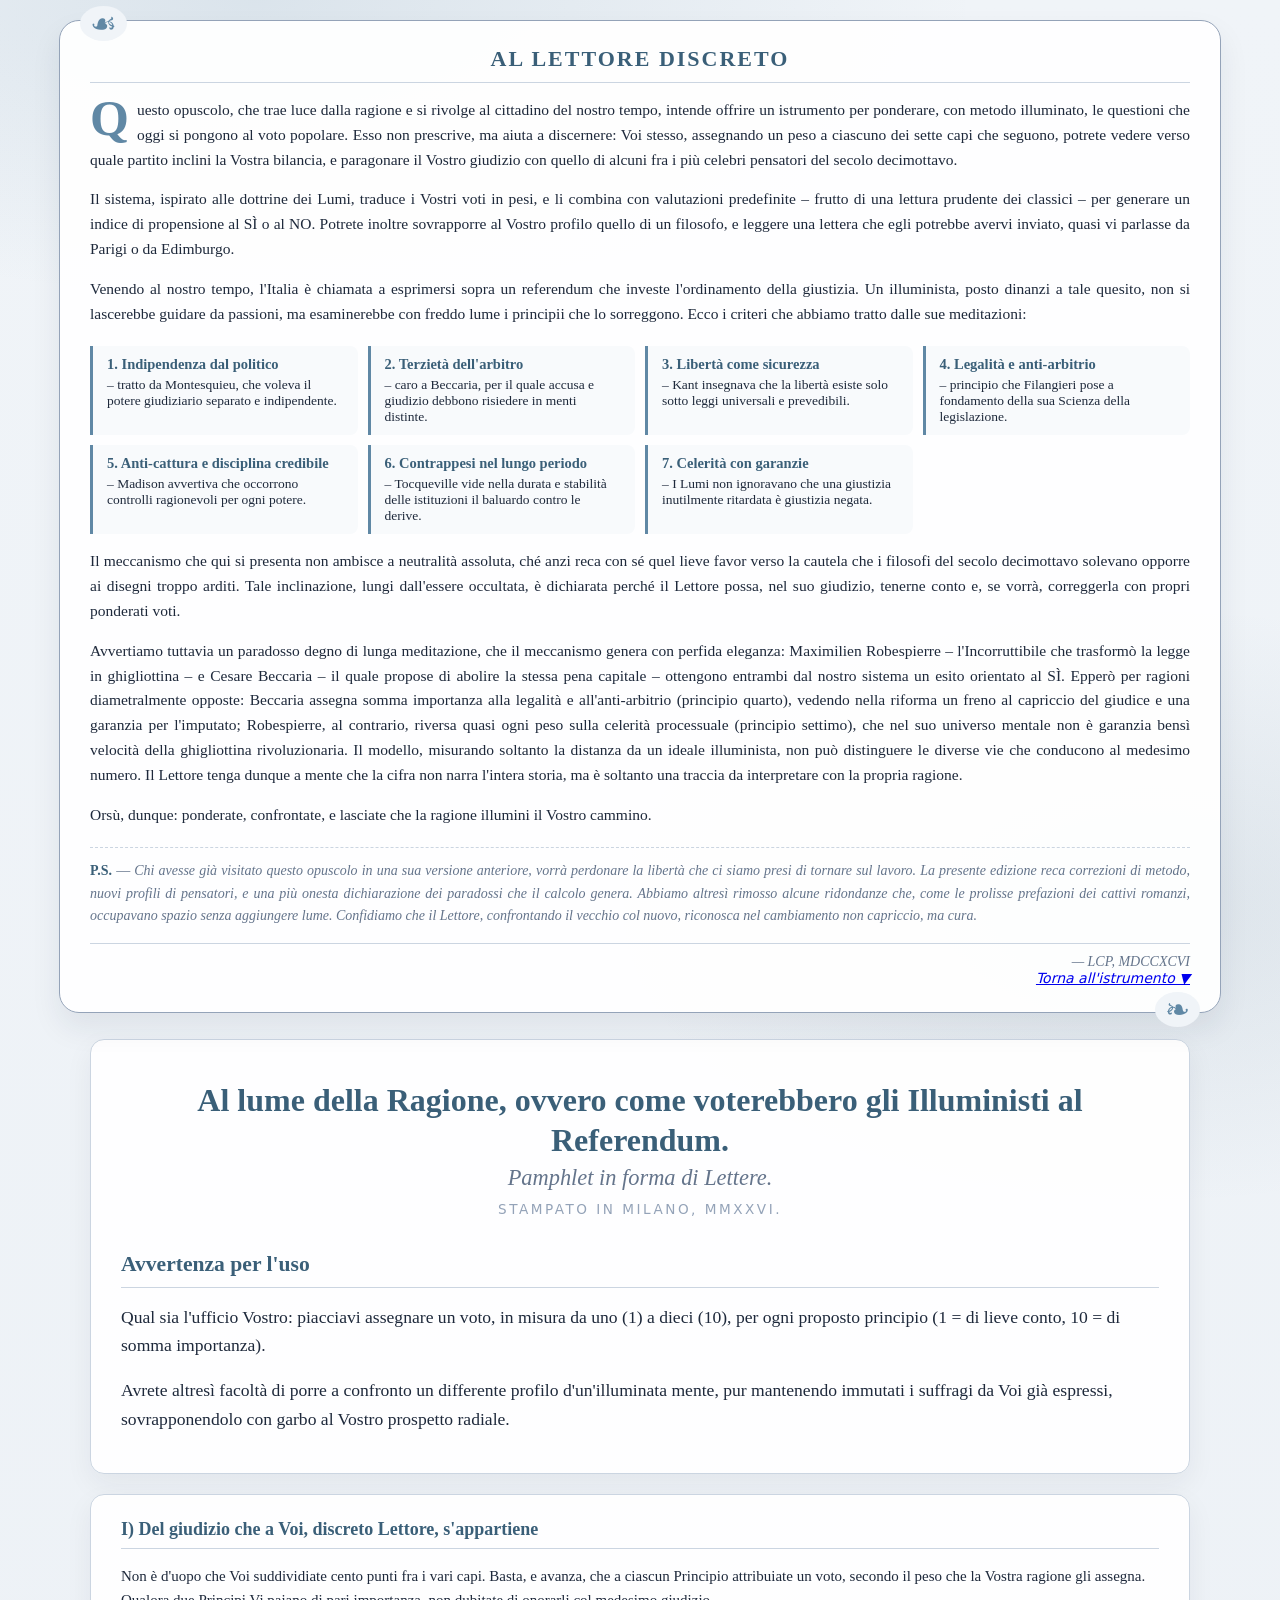
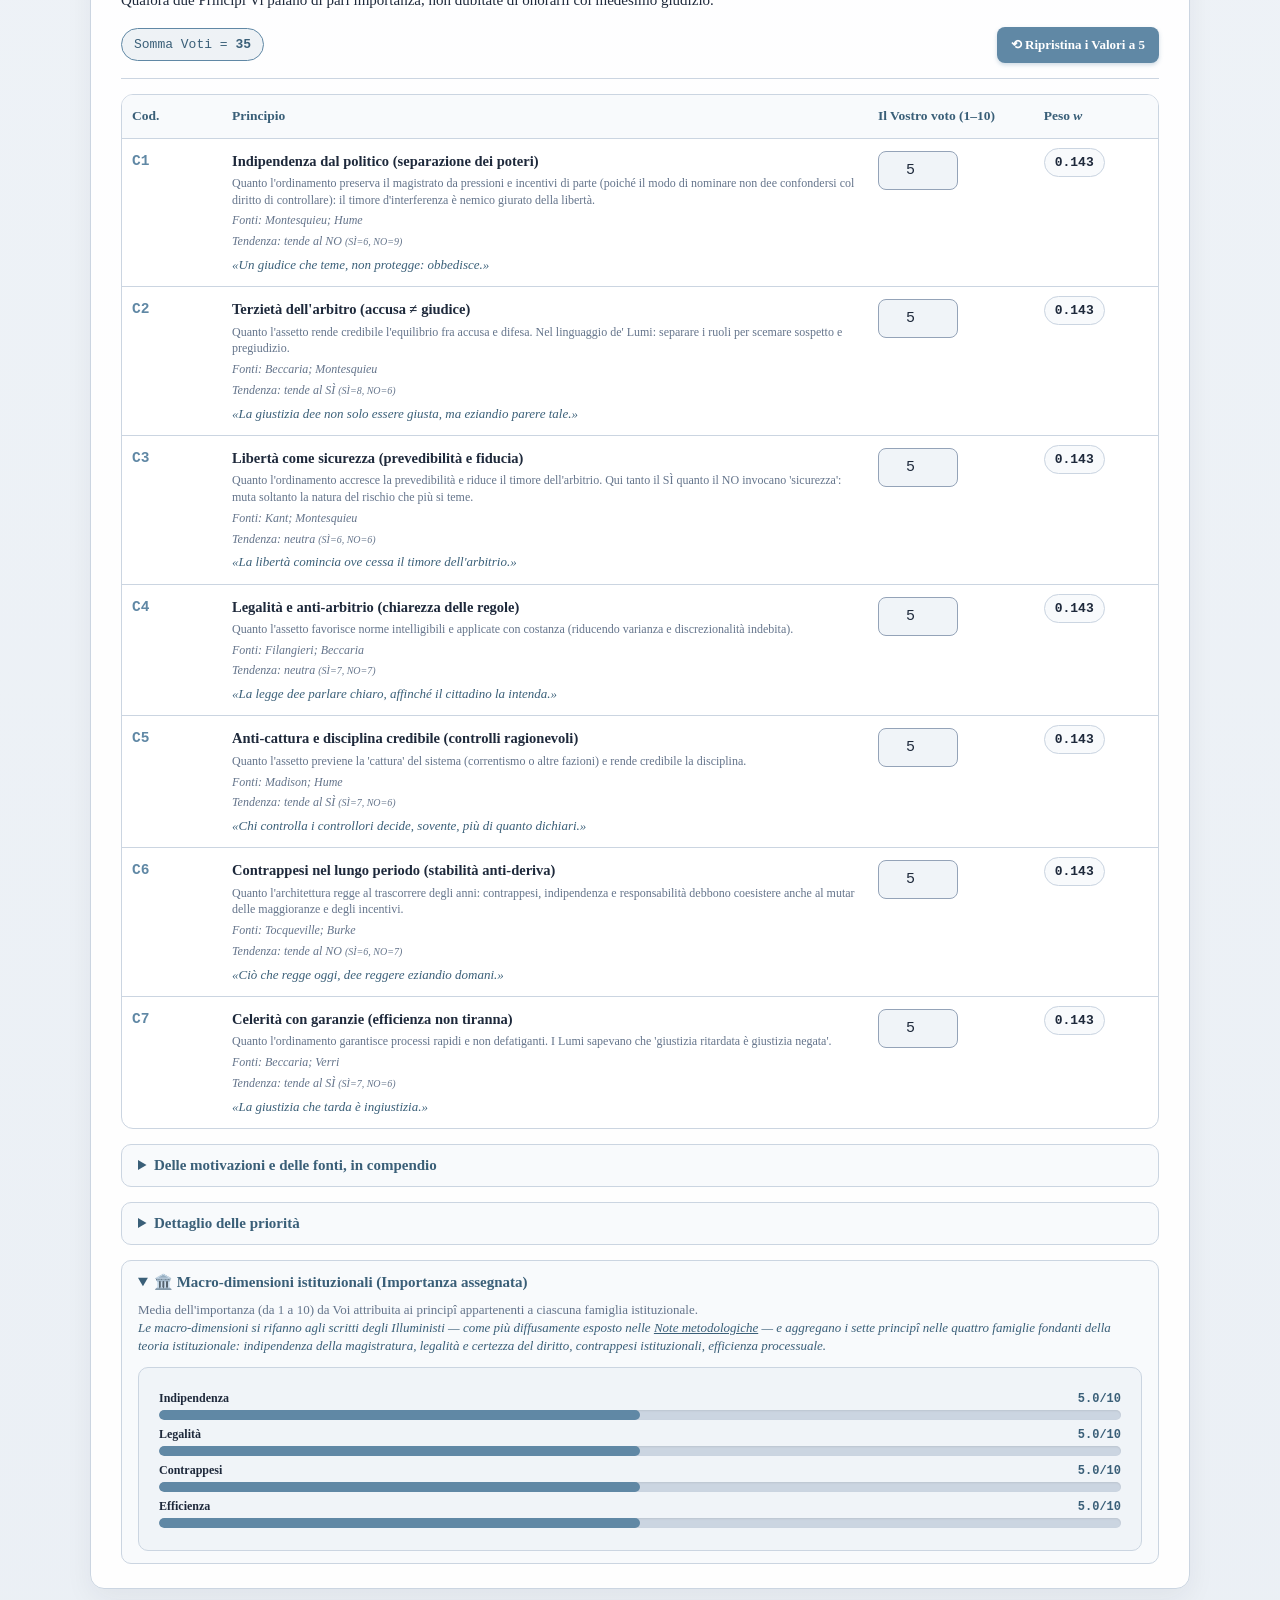
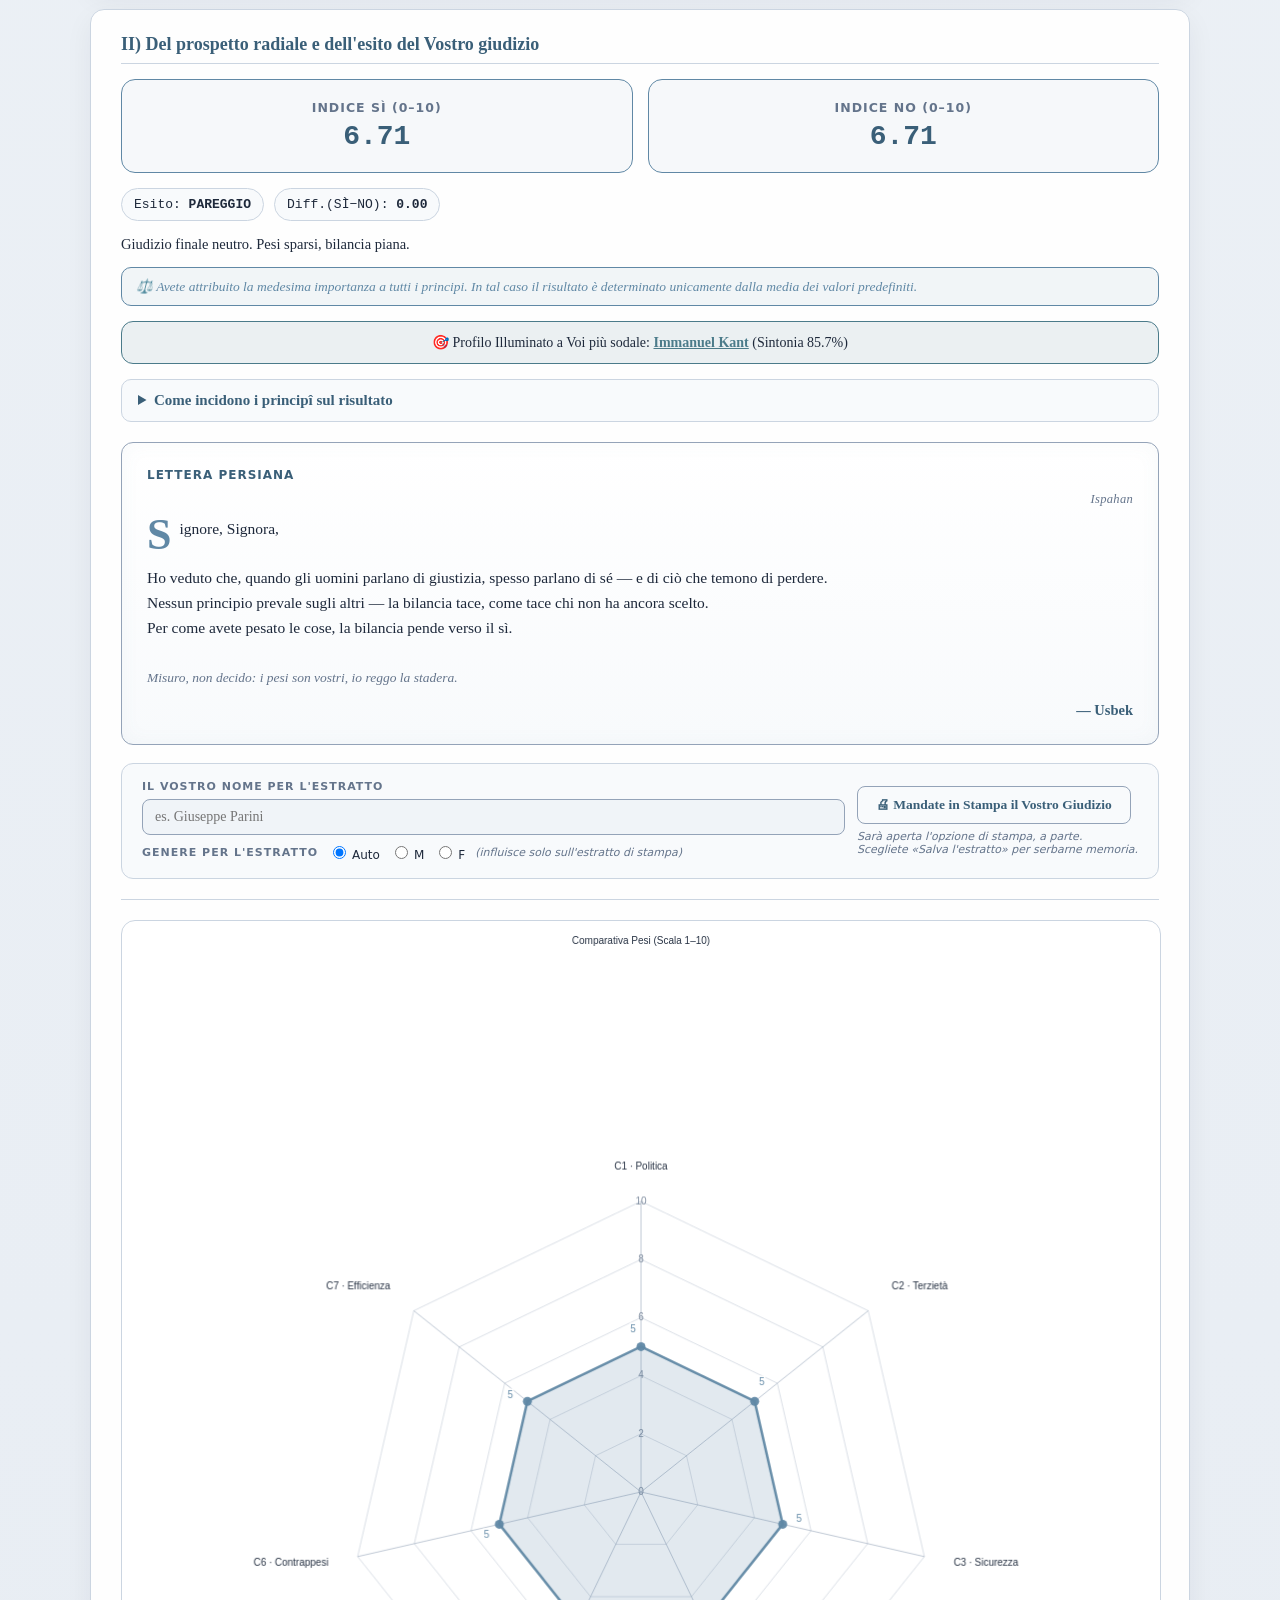
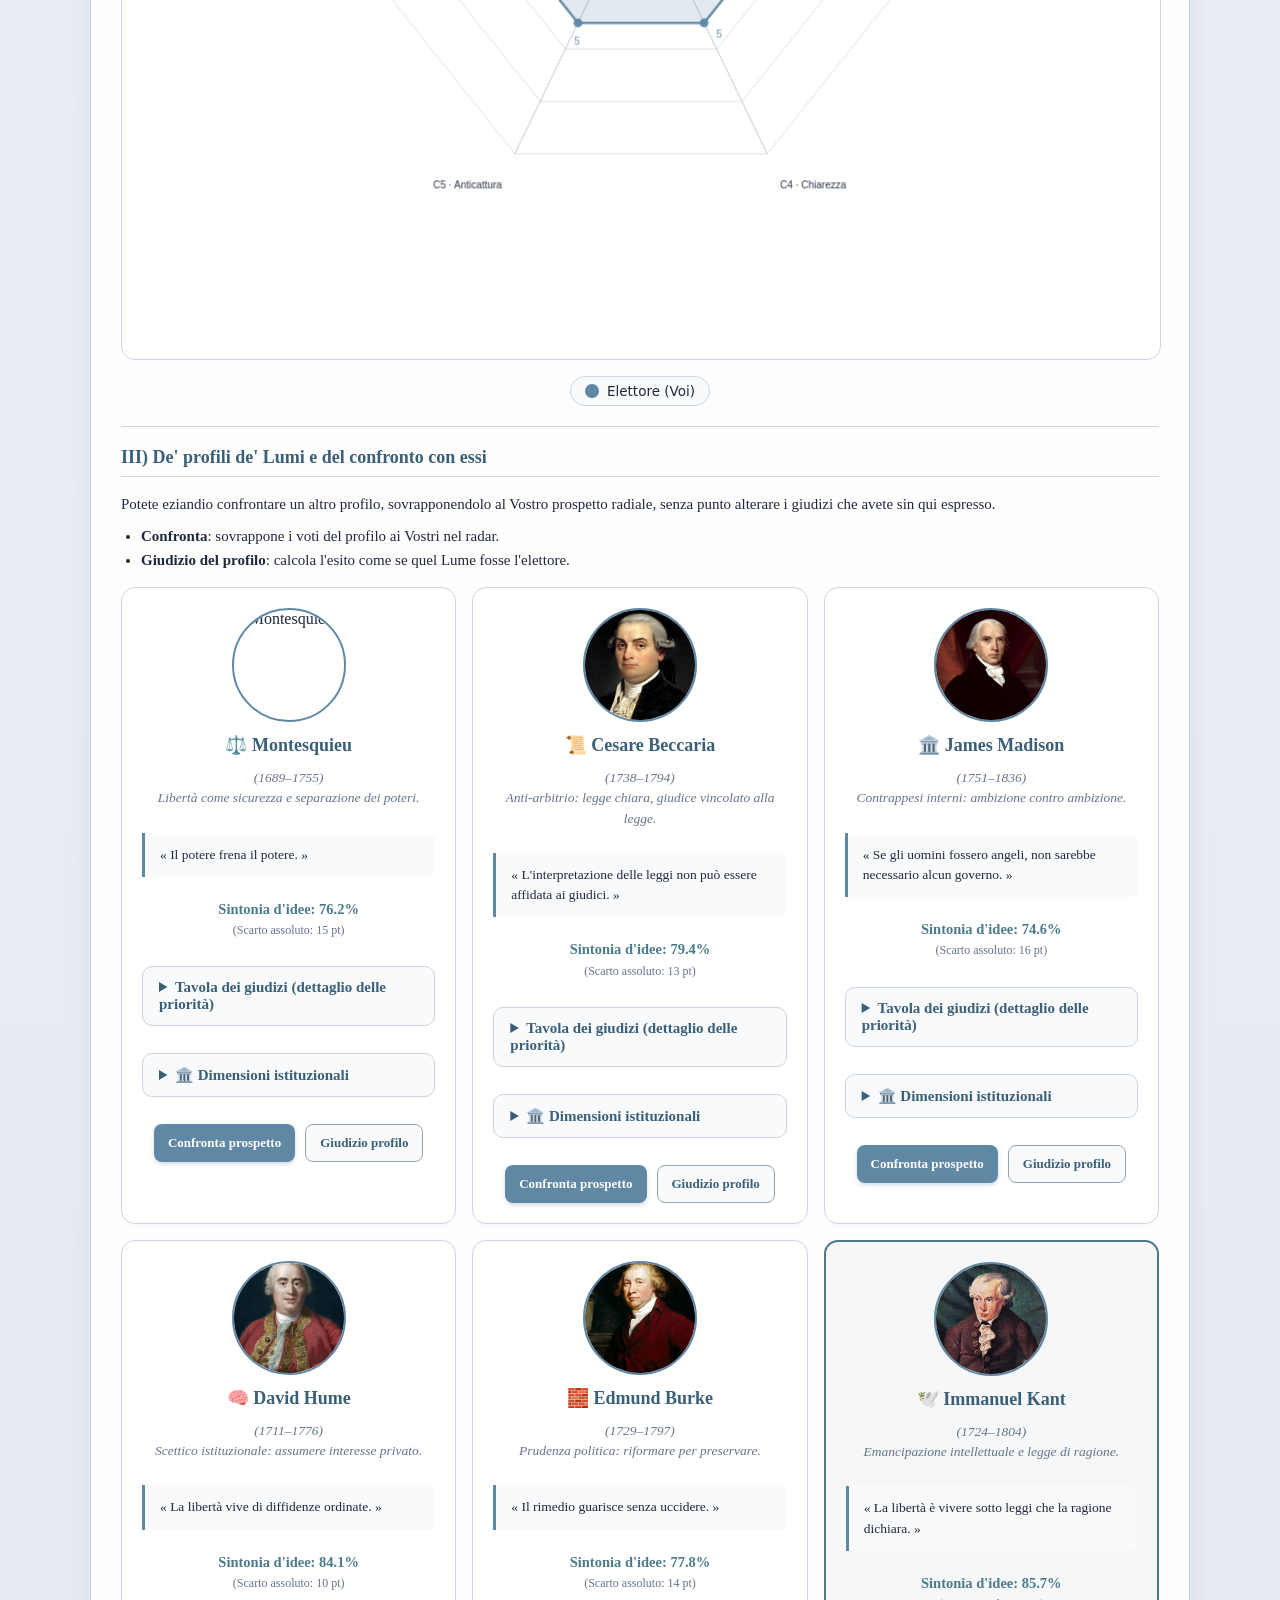
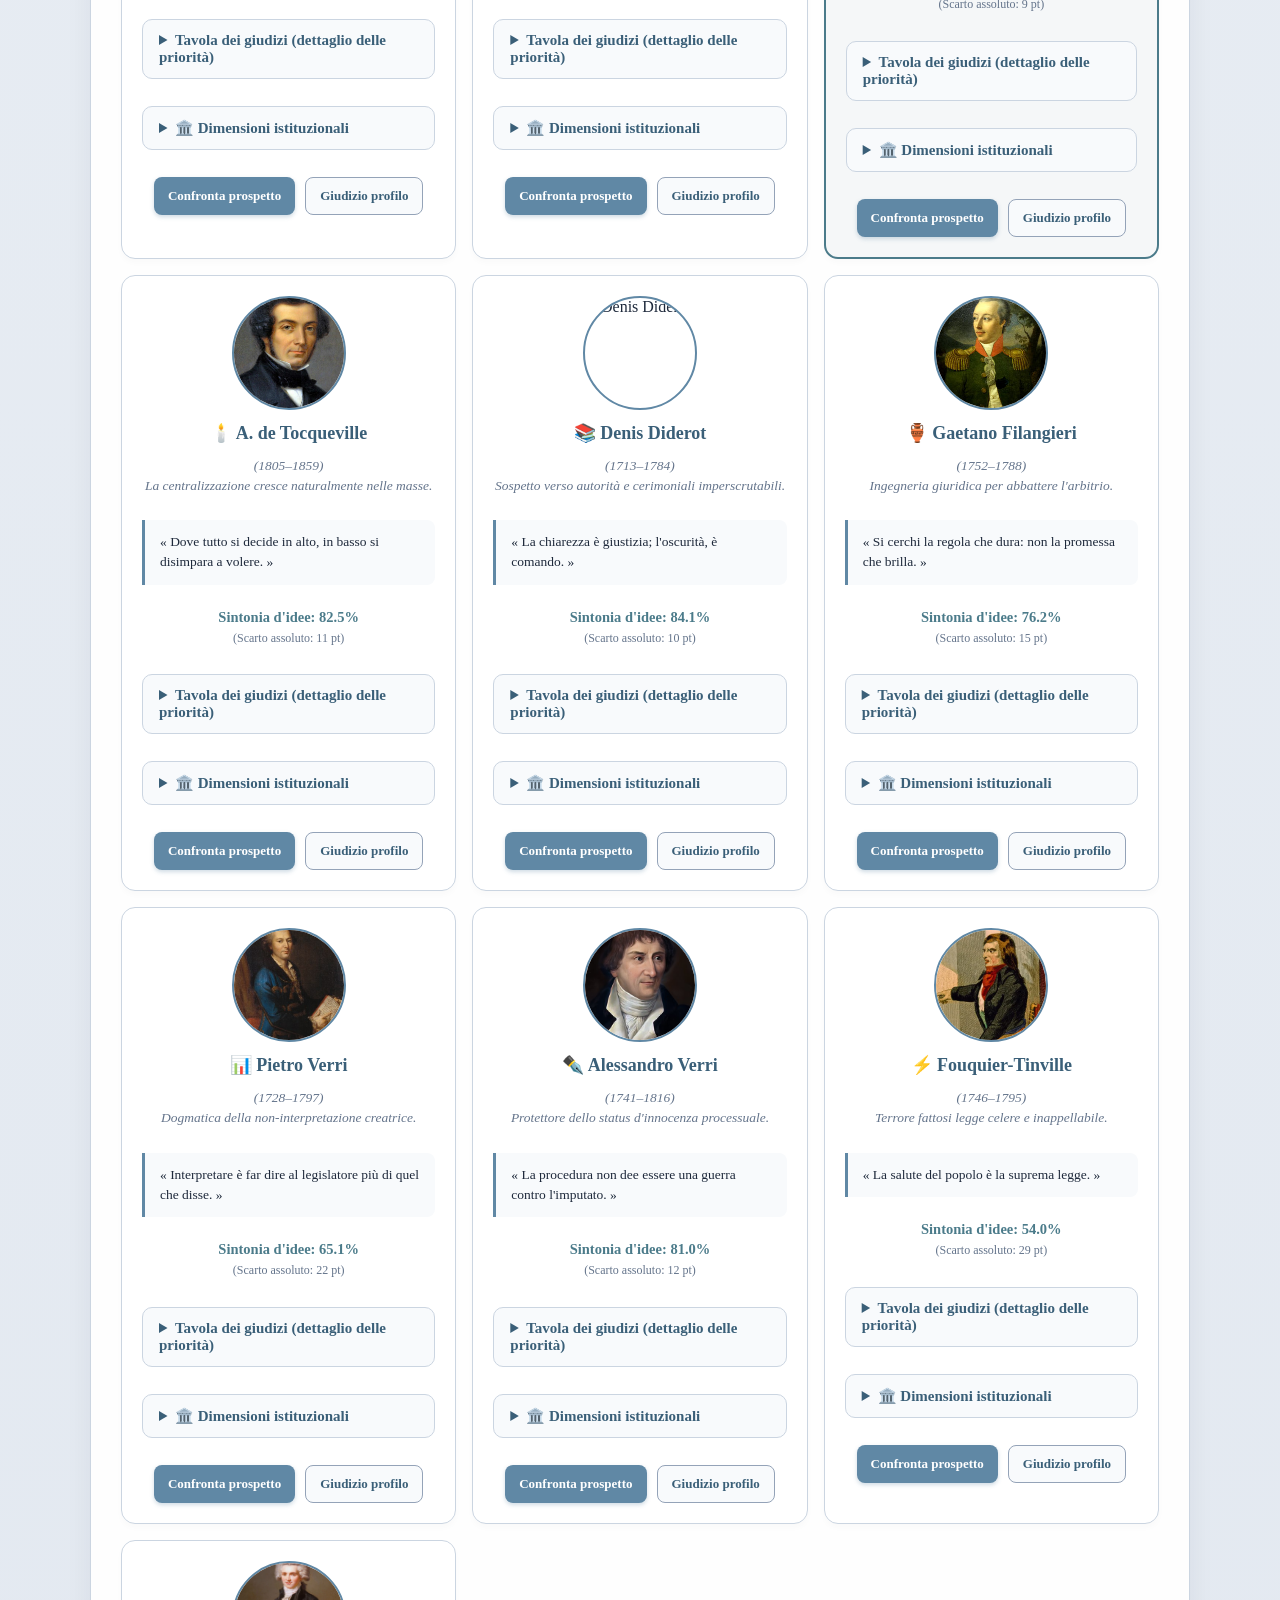
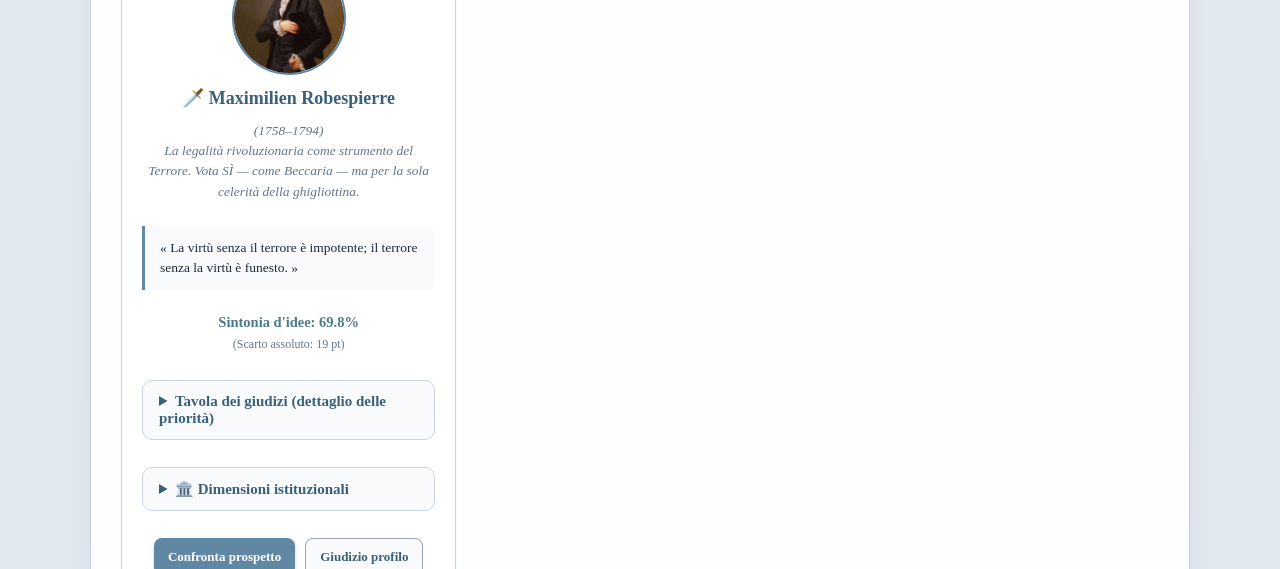
==== commit a85ed960: "Rename index_Nouveau.html to index.html nuovo indice con stampa" ====
--- a/index.html
+++ b/index.html
@@ -236,6 +236,7 @@
   .letterBox .sig { margin-top: 12px; color: var(--primary-dark); font-size: 14.5px; text-align: right; font-weight: bold; }
   .letterBox .dropcap { font-size: 15.5px; color: var(--text); line-height: 1.6; }
   .letterBox .dropcap::first-letter { float: left; font-size: 44px; line-height: 0.8; padding-right: 8px; font-weight: 900; color: var(--primary); }
+  .letter-luogo { text-align: right; font-style: italic; font-size: 12.5px; color: var(--muted); margin-bottom: 10px; letter-spacing: 0.3px; }
 
   /* ── Classi precedentemente mancanti ── */
   .tilt { color: var(--muted); font-size: 12px; margin-top: 4px; font-style: italic; }
@@ -272,7 +273,7 @@
 
   <p style="border-top: 1px dashed var(--line); padding-top: 12px; margin-top: 20px; font-size: 14px; color: var(--muted);"><strong style="color:var(--primary-dark);">P.S.</strong> — <em>Chi avesse già visitato questo opuscolo in una sua versione anteriore, vorrà perdonare la libertà che ci siamo presi di tornare sul lavoro. La presente edizione reca correzioni di metodo, nuovi profili di pensatori, e una più onesta dichiarazione dei paradossi che il calcolo genera. Abbiamo altresì rimosso alcune ridondanze che, come le prolisse prefazioni dei cattivi romanzi, occupavano spazio senza aggiungere lume. Confidiamo che il Lettore, confrontando il vecchio col nuovo, riconosca nel cambiamento non capriccio, ma cura.</em></p>
   <div class="signature">
-    — Luca Cetara Publishing, MDCCXCVI <br>
+    — LCP, MDCCXCVI <br>
     <a href="#inizio" style="font-family: var(--sans);">Torna all'istrumento ▼</a>
   </div>
 </div>
@@ -433,8 +434,30 @@
 
     <div class="letterBox">
       <div style="font-weight:900; margin-bottom:10px; font-family:var(--sans); color:var(--primary-dark); letter-spacing:1px; text-transform:uppercase; font-size:12px;">Lettera persiana</div>
+      <div class="letter-luogo" id="lettreElectorLuogo"></div>
       <div id="lettreElector" class="dropcap">—</div>
       <div class="sig" id="lettreElectorSig">—</div>
+    </div>
+
+    <!-- ESTRATTO DI STAMPA -->
+    <div style="margin-top:18px; padding:16px 20px; background:var(--panel2); border:1px solid var(--line); border-radius:12px; display:flex; flex-wrap:wrap; gap:12px; align-items:center;">
+      <div style="flex:1; min-width:200px;">
+        <label style="font-family:var(--sans); font-size:11px; text-transform:uppercase; letter-spacing:1px; color:var(--muted); font-weight:700; display:block; margin-bottom:6px;">Il vostro nome per l'estratto</label>
+        <input type="text" id="inputNomeLettore" placeholder="es. Giuseppe Parini" maxlength="60"
+          style="width:100%; padding:9px 12px; border:1px solid var(--line2); border-radius:8px; font-family:var(--serif); font-size:14px; background:var(--bg1); color:var(--text); box-sizing:border-box;">
+<div style="margin-top:8px; display:flex; gap:10px; align-items:center; flex-wrap:wrap;">
+  <span style="font-family:var(--sans); font-size:11px; text-transform:uppercase; letter-spacing:1px; color:var(--muted); font-weight:700;">Genere per l'estratto</span>
+  <label style="font-family:var(--sans); font-size:12px; color:var(--text);"><input type="radio" name="genereEstratto" value="AUTO" checked style="margin-right:6px;">Auto</label>
+  <label style="font-family:var(--sans); font-size:12px; color:var(--text);"><input type="radio" name="genereEstratto" value="M" style="margin-right:6px;">M</label>
+  <label style="font-family:var(--sans); font-size:12px; color:var(--text);"><input type="radio" name="genereEstratto" value="F" style="margin-right:6px;">F</label>
+  <span style="font-family:var(--sans); font-size:11px; color:var(--muted); font-style:italic;">(influisce solo sull'estratto di stampa)</span>
+</div>
+
+      </div>
+      <div style="display:flex; flex-direction:column; gap:6px; align-items:flex-start;">
+        <button id="btnStampa" class="secondary" onclick="generateFoglioHTML()" style="font-size:13.5px; padding:10px 18px;">🖨 Mandate in Stampa il Vostro Giudizio</button>
+        <span style="font-family:var(--sans); font-size:11px; color:var(--muted); font-style:italic;">Sarà aperta l'opzione di stampa, a parte.<br>Scegliete «Salva l'estratto» per serbarne memoria.</span>
+      </div>
     </div>
 
     <div class="hr" style="margin:20px 0;"></div>
@@ -478,7 +501,7 @@
 </main>
 
 <div class="project-info">
-  <span>📖 Progetto posto in luce a cura della <b style="color:var(--primary-dark);">Luca Cetara Publishing (MDCCXCVI)</b></span>
+  <span>📖 Progetto posto in luce a cura della <b style="color:var(--primary-dark);">LCP (MDCCXCVI)</b></span>
   <span>🄯 Licenza <a href="https://creativecommons.org/licenses/by-sa/4.0/deed.it" target="_blank">CC BY-SA 4.0</a></span>
   <span>📧 <a href="/cdn-cgi/l/email-protection#650906151007090c160d0c0b022508040c094b060a08" style="font-family:var(--sans);"><span class="__cf_email__" data-cfemail="7a16190a0f181613091213141d3a171b131654191517">[email&#160;protected]</span></a></span>
   <span style="font-family: var(--serif); font-style: italic; color: var(--muted); font-size: 13px;">✦ <em>Editio secunda, emendata et aucta</em> — MMXXVI</span>
@@ -603,23 +626,23 @@
     : pick([`Tra le vostre voci, <em style="font-style:italic;">${artDef(p1)+p1.toLowerCase()}</em> e <em style="font-style:italic;">${artDef(p2)+p2.toLowerCase()}</em> parlano più forte di tutte — e la bilancia le ascolta.`, `Avete posto <em style="font-style:italic;">${artDef(p1)+p1.toLowerCase()}</em> in cima, e <em style="font-style:italic;">${artDef(p2)+p2.toLowerCase()}</em> con essa: la bilancia inclina di conseguenza.`], seed>>>2);
   const esito = recLabel==="si" ? "Per come avete pesato le cose, la bilancia pende verso il sì." : recLabel==="no" ? "Per come avete pesato le cose, la bilancia pende verso il no." : "La bilancia tace.";
   const chiosa = pick(["S'io errassi, errerei con voi.","Misuro, non decido: i pesi son vostri, io reggo la stadera.","I pesi son vostri; io non faccio che leggere dove la bilancia inclina."], seed>>>3);
-  return { text:`${sal}<br><br>${incipit}<br>${nodo}<br>${esito}<br><br><span style="color:var(--muted); font-size:13.5px; font-style:italic;">${chiosa}</span>`, sig:"— Usbek" };
+  return { text:`${sal}<br><br>${incipit}<br>${nodo}<br>${esito}<br><br><span style="color:var(--muted); font-size:13.5px; font-style:italic;">${chiosa}</span>`, sig:"— Usbek", luogo:"Ispahan" };
 }
 
 const authorLetters = {
-  montesquieu: ({p1,p2,rec}) => ({sig:"— Montesquieu", text:`Caro Rica,<br>la libertà non è un clamore di piazza: è una forma silenziosa che separa chi comanda da chi punisce. Chi onora sopra ogni cosa <em style="font-style:italic;">${p1 ? artDef(p1)+p1.toLowerCase() : 'la ragione'}</em> ha già inteso l'essenziale — che il potere non si sorveglia da solo. ${rec}.<br><span style="color:var(--muted); font-style:italic;">I poteri si toccano per frenarsi; guai se s'abbracciano.</span>`}),
-  beccaria: ({p1,p2,rec}) => ({sig:"— Beccaria", text:`Signore, Signora,<br>la prima virtù della legge è la certezza: non il terrore, non la clemenza, ma il confine preciso. Chi porta in cima <em style="font-style:italic;">${p1 ? artDef(p1)+p1.toLowerCase() : 'la chiarezza'}</em> ha scelto la norma contro l'arbitrio del giudice-sovrano. ${rec}.<br><span style="color:var(--muted); font-style:italic;">Se il giudizio divien invenzione, il cittadino divien sorte.</span>`}),
-  madison: ({p1,p2,rec}) => ({sig:"— Madison", text:`Al Popolo, Cittadini e Cittadine,<br>il governo deve prima frenare i governati, poi sé stesso — o divien tirannide con firma legale. Chi eleva <em style="font-style:italic;">${p1 ? artDef(p1)+p1.toLowerCase() : 'i contrappesi'}</em> a principio supremo chiede alla macchina di mordere i propri ingranaggi: questo è esattamente ciò che le chiediamo. ${rec}.<br><span style="color:var(--muted); font-style:italic;">Se gli uomini fosser angeli, non v'è duopo di patti.</span>`}),
-  hume: ({p1,p2,rec}) => ({sig:"— Hume", text:`Signore, Signora,<br>si credano tutti furfanti: è la sola ipotesi che costruisce istituzioni durature. Chi pone <em style="font-style:italic;">${p1 ? artDef(p1)+p1.toLowerCase() : 'i controlli'}</em> al primo posto non si affida ai buoni propositi altrui, e fa bene — i freni reggono quando gli ideali non bastano. ${rec}.<br><span style="color:var(--muted); font-style:italic;">Le libertà nascon dalle diffidenze ordinate.</span>`}),
-  burke: ({p1,p2,rec}) => ({sig:"— Burke", text:`Signore, Signora,<br>non s'innovi dove s'ignori, e non si distrugga ciò che, lentamente, ha imparato a reggersi. La devozione <em style="font-style:italic;">${p1 ? artA(p1)+p1.toLowerCase() : 'alla stabilità'}</em> non è inerzia: è prudenza di chi sa che ogni istituzione nuova eredita anche i vizi di chi la fonda. ${rec}.<br><span style="color:var(--muted); font-style:italic;">Il rimedio guarisce non spezzando il paziente.</span>`}),
-  kant: ({p1,p2,rec}) => ({sig:"— Kant", text:`Cittadino, Cittadina,<br>agite solo secondo la massima che potreste volere legge universale. Chi porta in cima <em style="font-style:italic;">${p1 ? artDef(p1)+p1.toLowerCase() : 'la ragione'}</em> non sceglie per sé, ma traccia la norma che vorrebbe valesse per ogni essere ragionevole: questo è il solo fondamento degno di uomini liberi. ${rec}.<br><span style="color:var(--muted); font-style:italic;">Libertà è ragion universale, mai deroga.</span>`}),
-  tocqueville: ({p1,p2,rec}) => ({sig:"— Tocqueville", text:`Signore, Signora,<br>tutto volge, nelle democrazie, verso un unico centro: la comodità del comando uniforme. Chi insiste <em style="font-style:italic;">${p1 ? artSu(p1)+p1.toLowerCase() : 'sui contrappesi'}</em> oppone resistenza a questa gravità silenziosa. Senza freni il dispotismo ritorna — sorride, non rugge, ma è dispotismo. ${rec}.<br><span style="color:var(--muted); font-style:italic;">Tutto che cala d'in alto fiacca il voler in basso.</span>`}),
-  diderot: ({p1,p2,rec}) => ({sig:"— Diderot", text:`Amico, Amica,<br>oscurità è padronanza: ciò che non si capisce non si controlla, e ciò che non si controlla obbedisce solo a chi lo nasconde. Chi sceglie <em style="font-style:italic;">${p1 ? artDef(p1)+p1.toLowerCase() : 'la chiarezza'}</em> esige che la procedura sia leggibile, il giudizio motivato, il potere esposto alla luce. ${rec}.<br><span style="color:var(--muted); font-style:italic;">Giustizia velata si fa sùbito dispotismo di toga.</span>`}),
-  filangieri: ({p1,p2,rec}) => ({sig:"— Filangieri", text:`Signore, Signora,<br>si fermi l'estro del legislatore al lido della norma scritta: ogni passo oltre è arbitrio con buone intenzioni. L'insistenza <em style="font-style:italic;">${p1 ? artSu(p1)+p1.toLowerCase() : 'sulla chiarezza'}</em> è la più antica richiesta del diritto — che la regola preceda il caso, non lo insegua. ${rec}.<br><span style="color:var(--muted); font-style:italic;">Regola fissa non illude col lampo del giusto ignoto.</span>`}),
-  pverri: ({p1,p2,rec}) => ({sig:"— P. Verri", text:`Fratello, Sorella,<br>da fiera dogana a fiera sentenza, ho visto sempre la stessa tentazione: che il giudice si faccia legislatore. Chi antepone <em style="font-style:italic;">${p1 ? artDef(p1)+p1.toLowerCase() : 'la chiarezza'}</em> a ogni altro valore chiede che la bocca del togato pronunzi la legge, non la inventi. Altro non chiedo. ${rec}.<br><span style="color:var(--muted); font-style:italic;">Bocca sillabica sia 'l togato.</span>`}),
-  averri: ({p1,p2,rec}) => ({sig:"— A. Verri", text:`Amico, Amica,<br>in carcere vidi uomini che non sapevano di quale delitto fossero accusati. La giustizia senza <em style="font-style:italic;">${p1 ? artDef(p1)+p1.toLowerCase() : 'la terzietà'}</em> non è giustizia: è una sentenza in cerca di colpevole. Chi onora questo principio difende chi ancora non sa di aver bisogno di difesa. ${rec}.<br><span style="color:var(--muted); font-style:italic;">D'Innocenza finché ignota la nequizia v'è il fregio supremo.</span>`}),
-  fouquier: ({p1,p2,rec}) => ({sig:"— Fouquier", text:`Cittadini, Cittadine,<br>ogni appello <em style="font-style:italic;">${p1 ? artA(p1)+p1.toLowerCase() : 'alla terzietà'}</em> in aula è un chiodo nel meccanismo della giustizia rivoluzionaria. La Repubblica non attende. L'innocenza si prova dopo — se c'è un dopo. ${rec}.<br><span style="color:var(--muted); font-style:italic;">Il fato di Francia morde in celerità le teste in disaccordo.</span>`}),
-  robespierre: ({p1,p2,rec}) => ({sig:"— Robespierre", text:`Cittadini, Cittadine,<br>la Virtù senza il Terrore è impotente; il Terrore senza la Virtù è funesto. La vostra devozione <em style="font-style:italic;">${p1 ? artA(p1)+p1.toLowerCase() : 'alla virtù'}</em> sarebbe ammirevole, se la Nazione potesse permettersi il lusso della moderazione. Non può. ${rec}.<br><span style="color:var(--muted); font-style:italic;">Il tribunale rivoluzionario non conosce indugi: ogni ritardo è tradimento della Repubblica.</span>`})
+  montesquieu: ({p1,p2,rec}) => ({sig:"— Montesquieu", luogo:"La Brède", text:`Caro Rica,<br>la libertà non è un clamore di piazza: è una forma silenziosa che separa chi comanda da chi punisce. Chi onora sopra ogni cosa <em style="font-style:italic;">${p1 ? artDef(p1)+p1.toLowerCase() : 'la ragione'}</em> ha già inteso l'essenziale — che il potere non si sorveglia da solo. ${rec}.<br><span style="color:var(--muted); font-style:italic;">I poteri si toccano per frenarsi; guai se s'abbracciano.</span>`}),
+  beccaria: ({p1,p2,rec}) => ({sig:"— Beccaria", luogo:"Milano", text:`Signore, Signora,<br>la prima virtù della legge è la certezza: non il terrore, non la clemenza, ma il confine preciso. Chi porta in cima <em style="font-style:italic;">${p1 ? artDef(p1)+p1.toLowerCase() : 'la chiarezza'}</em> ha scelto la norma contro l'arbitrio del giudice-sovrano. ${rec}.<br><span style="color:var(--muted); font-style:italic;">Se il giudizio divien invenzione, il cittadino divien sorte.</span>`}),
+  madison: ({p1,p2,rec}) => ({sig:"— Madison", luogo:"Filadelfia", text:`Al Popolo, Cittadini e Cittadine,<br>il governo deve prima frenare i governati, poi sé stesso — o divien tirannide con firma legale. Chi eleva <em style="font-style:italic;">${p1 ? artDef(p1)+p1.toLowerCase() : 'i contrappesi'}</em> a principio supremo chiede alla macchina di mordere i propri ingranaggi: questo è esattamente ciò che le chiediamo. ${rec}.<br><span style="color:var(--muted); font-style:italic;">Se gli uomini fosser angeli, non v'è duopo di patti.</span>`}),
+  hume: ({p1,p2,rec}) => ({sig:"— Hume", luogo:"Edimburgo", text:`Signore, Signora,<br>si credano tutti furfanti: è la sola ipotesi che costruisce istituzioni durature. Chi pone <em style="font-style:italic;">${p1 ? artDef(p1)+p1.toLowerCase() : 'i controlli'}</em> al primo posto non si affida ai buoni propositi altrui, e fa bene — i freni reggono quando gli ideali non bastano. ${rec}.<br><span style="color:var(--muted); font-style:italic;">Le libertà nascon dalle diffidenze ordinate.</span>`}),
+  burke: ({p1,p2,rec}) => ({sig:"— Burke", luogo:"Londra", text:`Signore, Signora,<br>non s'innovi dove s'ignori, e non si distrugga ciò che, lentamente, ha imparato a reggersi. La devozione <em style="font-style:italic;">${p1 ? artA(p1)+p1.toLowerCase() : 'alla stabilità'}</em> non è inerzia: è prudenza di chi sa che ogni istituzione nuova eredita anche i vizi di chi la fonda. ${rec}.<br><span style="color:var(--muted); font-style:italic;">Il rimedio guarisce non spezzando il paziente.</span>`}),
+  kant: ({p1,p2,rec}) => ({sig:"— Kant", luogo:"Königsberg", text:`Cittadino, Cittadina,<br>agite solo secondo la massima che potreste volere legge universale. Chi porta in cima <em style="font-style:italic;">${p1 ? artDef(p1)+p1.toLowerCase() : 'la ragione'}</em> non sceglie per sé, ma traccia la norma che vorrebbe valesse per ogni essere ragionevole: questo è il solo fondamento degno di uomini liberi. ${rec}.<br><span style="color:var(--muted); font-style:italic;">Libertà è ragion universale, mai deroga.</span>`}),
+  tocqueville: ({p1,p2,rec}) => ({sig:"— Tocqueville", luogo:"Parigi", text:`Signore, Signora,<br>tutto volge, nelle democrazie, verso un unico centro: la comodità del comando uniforme. Chi insiste <em style="font-style:italic;">${p1 ? artSu(p1)+p1.toLowerCase() : 'sui contrappesi'}</em> oppone resistenza a questa gravità silenziosa. Senza freni il dispotismo ritorna — sorride, non rugge, ma è dispotismo. ${rec}.<br><span style="color:var(--muted); font-style:italic;">Tutto che cala d'in alto fiacca il voler in basso.</span>`}),
+  diderot: ({p1,p2,rec}) => ({sig:"— Diderot", luogo:"Parigi", text:`Amico, Amica,<br>oscurità è padronanza: ciò che non si capisce non si controlla, e ciò che non si controlla obbedisce solo a chi lo nasconde. Chi sceglie <em style="font-style:italic;">${p1 ? artDef(p1)+p1.toLowerCase() : 'la chiarezza'}</em> esige che la procedura sia leggibile, il giudizio motivato, il potere esposto alla luce. ${rec}.<br><span style="color:var(--muted); font-style:italic;">Giustizia velata si fa sùbito dispotismo di toga.</span>`}),
+  filangieri: ({p1,p2,rec}) => ({sig:"— Filangieri", luogo:"Napoli", text:`Signore, Signora,<br>si fermi l'estro del legislatore al lido della norma scritta: ogni passo oltre è arbitrio con buone intenzioni. L'insistenza <em style="font-style:italic;">${p1 ? artSu(p1)+p1.toLowerCase() : 'sulla chiarezza'}</em> è la più antica richiesta del diritto — che la regola preceda il caso, non lo insegua. ${rec}.<br><span style="color:var(--muted); font-style:italic;">Regola fissa non illude col lampo del giusto ignoto.</span>`}),
+  pverri: ({p1,p2,rec}) => ({sig:"— P. Verri", luogo:"Milano", text:`Fratello, Sorella,<br>da fiera dogana a fiera sentenza, ho visto sempre la stessa tentazione: che il giudice si faccia legislatore. Chi antepone <em style="font-style:italic;">${p1 ? artDef(p1)+p1.toLowerCase() : 'la chiarezza'}</em> a ogni altro valore chiede che la bocca del togato pronunzi la legge, non la inventi. Altro non chiedo. ${rec}.<br><span style="color:var(--muted); font-style:italic;">Bocca sillabica sia 'l togato.</span>`}),
+  averri: ({p1,p2,rec}) => ({sig:"— A. Verri", luogo:"Roma", text:`Amico, Amica,<br>in carcere vidi uomini che non sapevano di quale delitto fossero accusati. La giustizia senza <em style="font-style:italic;">${p1 ? artDef(p1)+p1.toLowerCase() : 'la terzietà'}</em> non è giustizia: è una sentenza in cerca di colpevole. Chi onora questo principio difende chi ancora non sa di aver bisogno di difesa. ${rec}.<br><span style="color:var(--muted); font-style:italic;">D'Innocenza finché ignota la nequizia v'è il fregio supremo.</span>`}),
+  fouquier: ({p1,p2,rec}) => ({sig:"— Fouquier", luogo:"Parigi, Tribunale Rivoluzionario", text:`Cittadini, Cittadine,<br>ogni appello <em style="font-style:italic;">${p1 ? artA(p1)+p1.toLowerCase() : 'alla terzietà'}</em> in aula è un chiodo nel meccanismo della giustizia rivoluzionaria. La Repubblica non attende. L'innocenza si prova dopo — se c'è un dopo. ${rec}.<br><span style="color:var(--muted); font-style:italic;">Il fato di Francia morde in celerità le teste in disaccordo.</span>`}),
+  robespierre: ({p1,p2,rec}) => ({sig:"— Robespierre", luogo:"Parigi, Comitato di Salute Pubblica", text:`Cittadini, Cittadine,<br>la Virtù senza il Terrore è impotente; il Terrore senza la Virtù è funesto. La vostra devozione <em style="font-style:italic;">${p1 ? artA(p1)+p1.toLowerCase() : 'alla virtù'}</em> sarebbe ammirevole, se la Nazione potesse permettersi il lusso della moderazione. Non può. ${rec}.<br><span style="color:var(--muted); font-style:italic;">Il tribunale rivoluzionario non conosce indugi: ogni ritardo è tradimento della Repubblica.</span>`})
 };
 
 function buildLettre(recLabel, topPrinciples, delta, authorKey){
@@ -744,7 +767,7 @@
   const p=profileData[key], w=normalizeVotes(p.votes), si=scoreOption(w,"si"), no=scoreOption(w,"no"), d=si-no;
   const dom=getDominantCriteria(w), rec=d>0?"favorisce SÌ":d<0?"favorisce NO":"pareggio";
   const letHtml=buildLettre(d>0?"si":d<0?"no":"pareggio", dom.map(i=>criteria[i].short), d, key);
-  return `<b>Giudizio simulato:</b> SÌ=${si.toFixed(2)}, NO=${no.toFixed(2)} ⇒ <b style="color:var(--primary-dark)">${rec.toUpperCase()}</b>.<br><div style="margin-top:8px; font-size:13px; text-align:justify;">La simulazione assegna la supremazia al voto di ${p.name}. Ecco l'epistola conseguente:</div><div class="letterBox" style="text-align:left; box-shadow:none;"><div class="dropcap">${letHtml.text}</div><div class="sig">${letHtml.sig}</div></div>`;
+  return `<b>Giudizio simulato:</b> SÌ=${si.toFixed(2)}, NO=${no.toFixed(2)} ⇒ <b style="color:var(--primary-dark)">${rec.toUpperCase()}</b>.<br><div style="margin-top:8px; font-size:13px; text-align:justify;">La simulazione assegna la supremazia al voto di ${p.name}. Ecco l'epistola conseguente:</div><div class="letterBox" style="text-align:left; box-shadow:none;">${letHtml.luogo ? `<div class="letter-luogo">${letHtml.luogo}</div>` : ''}<div class="dropcap">${letHtml.text}</div><div class="sig">${letHtml.sig}</div></div>`;
 }
 
 const radarCanvas = document.getElementById("radar"), radarCtx = radarCanvas.getContext("2d");
@@ -788,6 +811,9 @@
   drawD(A, AStroke, AFill, w<500?-5:-8);
   if(B) drawD(B, BStroke, BFill, w<500?5:8);
 }
+
+function debounce(fn, ms){ let t; return (...a)=>{ clearTimeout(t); t=setTimeout(()=>fn(...a), ms); }; }
+const debouncedUpdate = debounce(updateAll, 150);
 
 function updateAll(){
   const weights=normalizeVotes(electorVotes), si=scoreOption(weights,"si"), no=scoreOption(weights,"no"), d=si-no;
@@ -880,7 +906,10 @@
   }
 
   const le = buildLettre(d>0?"si":d<0?"no":"pareggio", getDominantCriteria(weights).map(i=>criteria[i].short), d, null);
-  document.getElementById("lettreElector").innerHTML = le.text; document.getElementById("lettreElectorSig").textContent = le.sig;
+  document.getElementById("lettreElector").innerHTML = le.text;
+  document.getElementById("lettreElectorSig").textContent = le.sig;
+  const luogoEl = document.getElementById("lettreElectorLuogo");
+  if(luogoEl) luogoEl.textContent = le.luogo || '';
 
   const B=getCompareVotes(), cn=document.getElementById("compareNote");
   if(B && compareKey){
@@ -892,8 +921,337 @@
   drawRadar();
 }
 
-function debounce(fn, ms){ let t; return (...a)=>{ clearTimeout(t); t=setTimeout(()=>fn(...a), ms); }; }
-const debouncedUpdate = debounce(updateAll, 150);
+/* ================================================================
+   GENERATORE Di talune considerazioni svolte al Lume della Ragione — LCP MDCCXCVI
+   ================================================================ */
+
+// ───────────────────────────────────────────────────────────────
+// Genere del lettore (solo per l'estratto di stampa)
+// AUTO: euristica semplice sul primo nome, con eccezioni per nomi maschili in -a.
+// Se l'utente seleziona M/F, prevale sempre sul calcolo automatico.
+// ───────────────────────────────────────────────────────────────
+function _firstTokenNome(nome){
+  if(!nome) return '';
+  return nome.trim().split(/\s+/)[0].toLowerCase();
+}
+const _maschiliInA = new Set([
+  'luca','andrea','nicola','mattia','elia','tobia','ezechia','jeremia','josua','giuda','michea'
+]);
+function inferGenereDaNome(nome){
+  const t = _firstTokenNome(nome);
+  if(!t) return 'M';
+  if(_maschiliInA.has(t)) return 'M';
+  if(/[aà]$/.test(t)) return 'F';
+  return 'M';
+}
+function resolveGenereEstratto(nome, scelta){
+  if(scelta==='M' || scelta==='F') return scelta;
+  return inferGenereDaNome(nome);
+}
+function applyGenereSaluti(html, genere){
+  if(!html) return html;
+  const isF = (genere==='F');
+  const rep = (m,f) => (isF ? f : m);
+  return html
+    .replace(/Signore,\s*Signora,/g, rep('Signore,','Signora,'))
+    .replace(/Cittadino,\s*Cittadina,/g, rep('Cittadino,','Cittadina,'))
+    .replace(/Amico,\s*Amica,/g, rep('Amico,','Amica,'))
+    .replace(/Fratello,\s*Sorella,/g, rep('Fratello,','Sorella,'))
+    .replace(/Caro compatriota,\s*cara compatriota,/g, rep('Caro compatriota,','Cara compatriota,'))
+    .replace(/Mio caro amico,\s*mia cara amica,/g, rep('Mio caro amico,','Mia cara amica,'));
+}
+
+function toCalendarioRivoluzionario(date){
+  const mesi=[
+    'Vendemmiaio','Brumaio','Frimaio',
+    'Nevoso','Piovoso','Ventoso',
+    'Germinale','Fiorile','Pratile',
+    'Messidoro','Termidoro','Fruttidoro'
+  ];
+  const giorni=['primo','secondo','terzo','quarto','quinto','sesto','settimo','ottavo','nono','decimo',
+    'undicesimo','dodicesimo','tredicesimo','quattordicesimo','quindicesimo','sedicesimo','diciassettesimo',
+    'diciottesimo','diciannovesimo','ventesimo','ventunesimo','ventiduesimo','ventitreesimo','ventiquattresimo',
+    'venticinquesimo','ventiseiesimo','ventisettesimo','ventottesimo','ventinovesimo','trentesimo'];
+  const y=date.getFullYear(), m=date.getMonth(), d=date.getDate();
+  const inizio = (m>8||(m===8&&d>=22)) ? new Date(y,8,22) : new Date(y-1,8,22);
+  const gg = Math.floor((date-inizio)/(864e5));
+  if(gg>=360) return `Sansculottidi, giorno ${gg-359}`;
+  const im=Math.floor(gg/30), id=gg%30;
+  return `${giorni[id]} ${mesi[im]}`;
+}
+
+function generateFoglioHTML(){
+  const nomeLettore = (document.getElementById('inputNomeLettore').value.trim()) || 'Lettore Anonimo';
+  const genChoiceEl = document.querySelector('input[name=\"genereEstratto\"]:checked');
+  const genChoice = genChoiceEl ? genChoiceEl.value : 'AUTO';
+  const genereEstratto = resolveGenereEstratto(nomeLettore, genChoice);
+
+  const weights = normalizeVotes(electorVotes);
+  const si = scoreOption(weights,'si'), no = scoreOption(weights,'no'), d = si-no;
+  const dom = getDominantCriteria(weights);
+  const rec = d>0?'SÌ':d<0?'NO':'PAREGGIO';
+  const deltaColor = d>0?'#4b7b8a':d<0?'#b25d53':'#64748b';
+  const userMac = getMacroDimensions(electorVotes);
+  const p1label = dom[0]!=null ? criteria[dom[0]].short : null;
+  const p2label = dom[1]!=null ? criteria[dom[1]].short : null;
+  const giudizioTesto = p1label && p2label
+    ? `La Vostra bilancia s'inclina al <strong style="color:${deltaColor}">${rec}</strong> poiché la Vostra Ragione ha posto somma importanza ne <em>la ${p1label.toLowerCase()}</em> e ne <em>la ${p2label.toLowerCase()}</em>.`
+    : `La Vostra bilancia s'inclina al <strong style="color:${deltaColor}">${rec}</strong>. I pesi risultano distribuiti con ugual mano tra i principî.`;
+
+  // Lettere
+  const usrLet = buildLettre(d>0?'si':d<0?'no':'pareggio', dom.map(i=>criteria[i].short), d, null);
+  const sim = findMostSimilarProfile(electorVotes);
+  const pProf = profileData[sim.bestKey];
+  const simLetRaw = buildLettre(
+    (()=>{ const pw=normalizeVotes(pProf.votes), sd=scoreOption(pw,'si')-scoreOption(pw,'no'); return sd>0?'si':sd<0?'no':'pareggio'; })(),
+    getDominantCriteria(normalizeVotes(pProf.votes)).map(i=>criteria[i].short), 0, sim.bestKey
+  );
+
+  // Applica il genere SOLO all'estratto di stampa (la versione web resta invariata)
+  usrLet.text = applyGenereSaluti(usrLet.text, genereEstratto);
+  simLetRaw.text = applyGenereSaluti(simLetRaw.text, genereEstratto);
+
+
+  // Radar come immagine
+  const radarImg = document.getElementById('radar').toDataURL('image/png');
+
+  // Tabella voti
+  let tbRows='';
+  for(let i=0;i<7;i++){
+    const impact=weights[i]*(criteria[i].si-criteria[i].no);
+    const impIcon=impact>0.02?'🟢':impact<-0.02?'🔴':'⚪';
+    const sign=impact>=0?'+':'';
+    const bgRow = i%2===0?'#ffffff':'#f8fafc';
+    tbRows+=`<tr style="background:${bgRow}">
+      <td style="padding:8px 10px;border-bottom:1px solid #e2e8f0;font-family:monospace;font-weight:900;color:#6088a5;font-size:13px;">C${i+1}</td>
+      <td style="padding:8px 10px;border-bottom:1px solid #e2e8f0;font-size:13px;">${criteria[i].short}</td>
+      <td style="padding:8px 10px;border-bottom:1px solid #e2e8f0;text-align:center;font-family:monospace;font-weight:900;color:#3a5f78;">${electorVotes[i]}</td>
+      <td style="padding:8px 10px;border-bottom:1px solid #e2e8f0;text-align:center;font-family:monospace;color:#64748b;">${weights[i].toFixed(3)}</td>
+      <td style="padding:8px 10px;border-bottom:1px solid #e2e8f0;font-family:monospace;font-size:12px;">${impIcon} ${sign}${impact.toFixed(3)}</td>
+    </tr>`;
+  }
+
+  // Data calendario rivoluzionario
+  const oggi = new Date();
+  const dataRiv = toCalendarioRivoluzionario(oggi);
+  const annoRom = 'MMXXVI';
+  // Date della consultazione (calendario rivoluzionario)
+  const dataRiv22 = toCalendarioRivoluzionario(new Date(2026, 2, 22));
+  const dataRiv23 = toCalendarioRivoluzionario(new Date(2026, 2, 23));
+
+
+  // Slogan da criterio dominante
+  const sloganCriterio = [
+    'Il potere non si sorveglia da solo.',           // C1 Politica
+    'La bilancia non mente se il braccio è pari.',  // C2 Terzietà
+    'La libertà comincia ove cessa il timore.',      // C3 Sicurezza
+    'La legge parla: il giudice traduce, non inventa.', // C4 Chiarezza
+    'Chi controlla i controllori custodisce la Repubblica.', // C5 Anticattura
+    'Ciò che regge oggi dee reggere domani.',        // C6 Contrappesi
+    'Giustizia ritardata è giustizia negata.'        // C7 Efficienza
+  ];
+  const sloganNeutro = 'La Ragione pesa; la scelta rimane vostra.';
+  const sloganC = dom.length > 0 ? sloganCriterio[dom[0]] : sloganNeutro;
+
+  // Slogan da macro-dimensione dominante
+  const macroKeys = [{k:'ind',v:userMac.ind},{k:'leg',v:userMac.leg},{k:'con',v:userMac.con},{k:'eff',v:userMac.eff}];
+  const macroMax = macroKeys.reduce((a,b)=>b.v>a.v?b:a).k;
+  const sloganMacro = {
+    ind: 'Pratichiamo l\'indipendenza. Dal MDCCXCVI.',
+    leg: 'Pratichiamo la certezza della norma. Dal MDCCXCVI.',
+    con: 'Nessun potere senza freno. Dal MDCCXCVI.',
+    eff: 'La giustizia non attende. Dal MDCCXCVI.'
+  }[macroMax];
+
+  // Avviso ironico profilo
+  const warningHtml = pProf.affinityWarning
+    ? `<p style="margin:10px 0 0;padding:8px 12px;background:rgba(139,64,64,0.07);border-left:3px solid #8b4040;border-radius:0 6px 6px 0;color:#8b4040;font-size:12.5px;font-style:italic;">${pProf.affinityWarning}</p>`
+    : '';
+
+  const html = `<!doctype html>
+<html lang="it">
+<head>
+<meta charset="utf-8">
+<title>Estratto di Stampa — ${nomeLettore}</title>
+<style>
+  /* ── Base (schermo) ── */
+  @page { size: A4 portrait; margin: 9mm 11mm; }
+  * { box-sizing: border-box; }
+  body { font-family:"Georgia","Times New Roman",serif; background:#f0f4f8; margin:0; padding:24px 12px; color:#1e293b; font-size:11px; line-height:1.45; }
+  .page { max-width:740px; margin:0 auto; background:#fdfdfa; padding:28px 34px 22px; border:1px solid #cbd5e1; border-radius:6px; box-shadow:0 8px 24px rgba(30,41,59,0.09); position:relative; }
+  .page::before,.page::after { content:""; position:absolute; width:22px; height:22px; border-color:#6088a5; border-style:solid; }
+  .page::before { top:9px; left:9px; border-width:1.5px 0 0 1.5px; }
+  .page::after  { bottom:9px; right:9px; border-width:0 1.5px 1.5px 0; }
+
+  /* ── Testata ── */
+  .fregio { text-align:center; color:#6088a5; font-size:17px; letter-spacing:6px; margin:0 0 2px; }
+  .titolo { text-align:center; font-size:17px; font-weight:900; color:#3a5f78; letter-spacing:2px; margin:2px 0 1px; }
+  .sottotitolo { text-align:center; font-size:10.5px; color:#64748b; font-style:italic; margin:1px 0; }
+  .nome-lettore { text-align:center; font-size:12px; color:#3a5f78; font-weight:900; margin:2px 0; }
+  .data-rev { text-align:center; font-size:9.5px; color:#94a3b8; margin:2px 0 8px; }
+
+  /* ── Verdetto + KPI ── */
+  .verdetto { text-align:center; font-size:12px; line-height:1.5; margin:6px 0; padding:7px 14px; background:rgba(96,136,165,0.06); border:1px solid #cbd5e1; border-radius:6px; }
+  .kpi-row { display:flex; gap:7px; justify-content:center; margin:6px 0 8px; }
+  .kpi { border:1px solid #6088a5; border-radius:6px; padding:5px 12px; text-align:center; background:#fff; min-width:80px; }
+  .kpi-lab { font-family:sans-serif; font-size:8px; text-transform:uppercase; color:#64748b; font-weight:700; letter-spacing:0.6px; }
+  .kpi-val { font-family:monospace; font-size:15px; font-weight:900; margin-top:2px; color:#3a5f78; }
+
+  /* ── Sezioni ── */
+  h2.sez { font-size:9px; font-family:"Georgia",serif; font-weight:900; color:#3a5f78; letter-spacing:1.5px; text-transform:uppercase; border-bottom:1px solid #cbd5e1; padding-bottom:3px; margin:10px 0 6px; }
+
+  /* ── Doppia colonna lettere ── */
+  .col2 { display:grid; grid-template-columns:1fr 1fr; gap:10px; margin:6px 0; }
+  .lettera-box { border:1px solid #cbd5e1; padding:9px 11px; background:#fff; border-radius:5px; font-size:10px; line-height:1.42; }
+  .lettera-box.affine { background:#fffaf5; border-color:#c9b97a; }
+  .lettera-label { font-family:sans-serif; font-size:8px; text-transform:uppercase; letter-spacing:1px; color:#6088a5; font-weight:700; margin-bottom:5px; }
+  .lettera-label.affine { color:#8b6914; }
+  .prof-nome { font-size:10.5px; font-weight:900; color:#3a5f78; margin-bottom:1px; }
+  .prof-anni { font-size:8.5px; color:#64748b; font-style:italic; margin-bottom:5px; }
+  .dropcap::first-letter { float:left; font-size:24px; line-height:0.8; padding-right:4px; font-weight:900; color:#6088a5; }
+  .sig { text-align:right; font-style:italic; font-weight:bold; color:#3a5f78; margin-top:5px; font-size:9.5px; }
+  .letter-luogo { text-align:right; font-style:italic; font-size:8.5px; color:#94a3b8; margin-bottom:5px; letter-spacing:0.3px; }
+
+  /* ── Bolla ── */
+  .bolla { border:1.5px solid #3a5f78; border-radius:8px; padding:7px 14px; margin:7px 0; background:rgba(96,136,165,0.04); display:flex; align-items:center; gap:14px; flex-wrap:wrap; }
+  .bolla-left { flex:0 0 auto; text-align:center; }
+  .bolla-right { flex:1; }
+  .bolla-intro { font-family:sans-serif; font-size:8px; text-transform:uppercase; letter-spacing:0.8px; color:#64748b; }
+  .bolla-nome { font-size:13px; font-weight:900; color:#3a5f78; margin:1px 0; }
+  .bolla-pct { font-family:monospace; font-size:11px; color:#4b7b8a; font-weight:700; }
+  .bolla-quote { font-style:italic; font-size:9.5px; color:#64748b; margin-top:4px; border-top:1px dashed #cbd5e1; padding-top:4px; }
+
+  /* ── Sezione III: griglia tabella + radar ── */
+  .sez3 { display:grid; grid-template-columns:1fr 1fr; gap:14px; align-items:start; margin:6px 0; }
+  table { width:100%; border-collapse:collapse; font-size:9.5px; background:#fff; border:1px solid #e2e8f0; }
+  th { background:#f1f5f9; padding:4px 7px; text-align:left; border-bottom:1px solid #cbd5e1; color:#3a5f78; font-family:sans-serif; font-size:8px; text-transform:uppercase; letter-spacing:0.5px; }
+  td { padding:3px 7px; border-bottom:1px solid #f1f5f9; }
+  .mac-label { font-family:sans-serif; font-size:8px; text-transform:uppercase; letter-spacing:0.5px; color:#3a5f78; font-weight:700; margin:8px 0 4px; }
+  .mac-grid { display:grid; grid-template-columns:1fr 1fr; gap:2px 12px; }
+  .mac-row { display:flex; justify-content:space-between; font-size:9.5px; padding:2px 0; border-bottom:1px dotted #e2e8f0; }
+  .radar-label { font-family:sans-serif; font-size:8px; text-transform:uppercase; letter-spacing:0.5px; color:#3a5f78; font-weight:700; margin:8px 0 4px; }
+  .radar-wrap img { max-width:100%; max-height:220px; border:1px solid #cbd5e1; border-radius:6px; display:block; margin:0 auto; }
+
+  /* ── Footer ── */
+  .footer { margin-top:10px; padding-top:8px; border-top:1px solid #cbd5e1; text-align:center; }
+  .footer-firma { font-family:"Georgia",serif; font-size:12px; font-weight:900; color:#3a5f78; letter-spacing:1.5px; }
+  .footer-data { font-family:"Georgia",serif; font-size:9px; color:#94a3b8; font-style:italic; margin:2px 0 4px; }
+  .footer-slogan-c { font-family:"Georgia",serif; font-size:9.5px; color:#3a5f78; font-style:italic; margin:2px 0 1px; }
+  .footer-slogan-m { font-family:"Georgia",serif; font-size:9px; color:#6088a5; letter-spacing:0.4px; }
+ .footer-links { margin-top:6px; font-family:sans-serif; font-size:8.5px; color:#64748b; }
+ .footer-links a { color:#3a5f78; text-decoration:none; border-bottom:1px dotted #94a3b8; }
+ .footer-links a:hover { border-bottom-style:solid; }
+
+  /* ── Print overrides ── */
+  @media print {
+    body { background:#fff; padding:0; font-size:9.5pt; }
+    .page { box-shadow:none; border:none; max-width:100%; padding:0; }
+    .page::before,.page::after { display:none; }
+    * { -webkit-print-color-adjust:exact; print-color-adjust:exact; }
+  }
+</style>
+</head>
+<body>
+<div class="page">
+
+  <div class="fregio">☙ &nbsp; ❧</div>
+  <div class="titolo">Di talune considerazioni svolte al Lume della Ragione</div>
+  <div class="sottotitolo">in vista della consultazione referendaria prevista nei giorni ${dataRiv22} e ${dataRiv23}, anno ${annoRom}, a beneficio ${genereEstratto==='F' ? 'della Signora' : 'del Signor'}</div>
+  <div class="nome-lettore">${nomeLettore}</div>
+  <div class="data-rev">${dataRiv}, anno ${annoRom} — LCP</div>
+
+  <div class="verdetto">${giudizioTesto}</div>
+
+  <div class="kpi-row">
+    <div class="kpi" style="border-color:${deltaColor}">
+      <div class="kpi-lab">Esito</div>
+      <div class="kpi-val" style="color:${deltaColor}">${rec}</div>
+    </div>
+    <div class="kpi">
+      <div class="kpi-lab">Indice SÌ</div>
+      <div class="kpi-val">${si.toFixed(3)}</div>
+    </div>
+    <div class="kpi">
+      <div class="kpi-lab">Indice NO</div>
+      <div class="kpi-val">${no.toFixed(3)}</div>
+    </div>
+    <div class="kpi" style="border-color:${deltaColor}">
+      <div class="kpi-lab">Δ (SÌ − NO)</div>
+      <div class="kpi-val" style="color:${deltaColor}">${d>=0?'+':''}${d.toFixed(3)}</div>
+    </div>
+  </div>
+
+  <h2 class="sez">I · Il Vostro Carteggio Spirituale</h2>
+  <div class="col2">
+    <div class="lettera-box">
+      <div class="lettera-label">La Vostra Lettera Persiana</div>
+      ${usrLet.luogo ? `<div class="letter-luogo">${usrLet.luogo}</div>` : ''}
+      <div class="dropcap">${usrLet.text}</div>
+      <div class="sig">${usrLet.sig}</div>
+    </div>
+    <div class="lettera-box affine">
+      <div class="lettera-label affine">«${genereEstratto==='F' ? 'La Vostra Corrispondente dei Lumi' : 'Il Vostro Corrispondente dei Lumi'}»</div>
+      <div class="prof-nome">${pProf.icon} ${pProf.name}</div>
+      <div class="prof-anni">Sintonia ${sim.pct.toFixed(1)}%</div>
+      ${simLetRaw.luogo ? `<div class="letter-luogo">${simLetRaw.luogo}</div>` : ''}
+      <div class="dropcap">${simLetRaw.text}</div>
+      <div class="sig">${simLetRaw.sig}</div>
+    </div>
+  </div>
+
+  <h2 class="sez">II · Bolla di Affinità</h2>
+  <div class="bolla">
+    <div class="bolla-left">
+      <div class="bolla-nome">${pProf.icon} ${pProf.name}</div>
+      <div class="bolla-pct">${sim.pct.toFixed(1)}% sintonia</div>
+    </div>
+    <div class="bolla-right">
+      <div class="bolla-intro">Voi appartenete alla famiglia spirituale di</div>
+      <div class="bolla-quote">${pProf.coreQuotes[0]}</div>
+      ${warningHtml}
+    </div>
+  </div>
+
+  <h2 class="sez">III · Scomposizione della Bilancia</h2>
+  <div class="sez3">
+    <div>
+      <table>
+        <thead><tr><th>Cod.</th><th>Principio</th><th>Voto</th><th>Peso</th><th>Impatto</th></tr></thead>
+        <tbody>${tbRows}</tbody>
+      </table>
+    </div>
+    <div>
+      <div class="mac-label">Macro-Dimensioni</div>
+      <div class="mac-grid">
+        <div class="mac-row"><span>Indipendenza</span><span style="font-family:monospace;font-weight:700;color:#3a5f78;">${userMac.ind.toFixed(2)}</span></div>
+        <div class="mac-row"><span>Legalità</span><span style="font-family:monospace;font-weight:700;color:#3a5f78;">${userMac.leg.toFixed(2)}</span></div>
+        <div class="mac-row"><span>Contrappesi</span><span style="font-family:monospace;font-weight:700;color:#3a5f78;">${userMac.con.toFixed(2)}</span></div>
+        <div class="mac-row" style="border:none;"><span>Efficienza</span><span style="font-family:monospace;font-weight:700;color:#3a5f78;">${userMac.eff.toFixed(2)}</span></div>
+      </div>
+      <div class="radar-label">Prospetto Radiale</div>
+      <div class="radar-wrap"><img src="${radarImg}" alt="Radar dei pesi"></div>
+    </div>
+  </div>
+
+  <div class="footer">
+    <div class="footer-firma">☙ &nbsp; LCP &nbsp; ❧</div>
+    <div class="footer-data"><em>Editio secunda</em> — ${annoRom} · ${dataRiv} · Stampata in Milano</div>
+    <div class="footer-slogan-c">«${sloganC}»</div>
+    <div class="footer-slogan-m">${sloganMacro}</div>
+  <div class="footer-links">Siti e reti: <a href="https://facebook.com/lcpubMDCCXCVI" target="_blank">Facebook</a> · <a href="https://www.instagram.com/lcpublishing2026?igsh=M3R0OWQ5OTBmODc1" target="_blank">Instagram</a></div>
+  </div>
+
+</div>
+<script>window.onload=function(){ window.print(); }<\/script>
+</body>
+</html>`;
+
+  const w = window.open('','_blank');
+  if(w){ w.document.write(html); w.document.close(); }
+  else { alert('Il browser ha bloccato la finestra. Autorizzate i popup per questa pagina.'); }
+}
+
+
 
 function init(){
   renderCriteria(); renderProfiles();
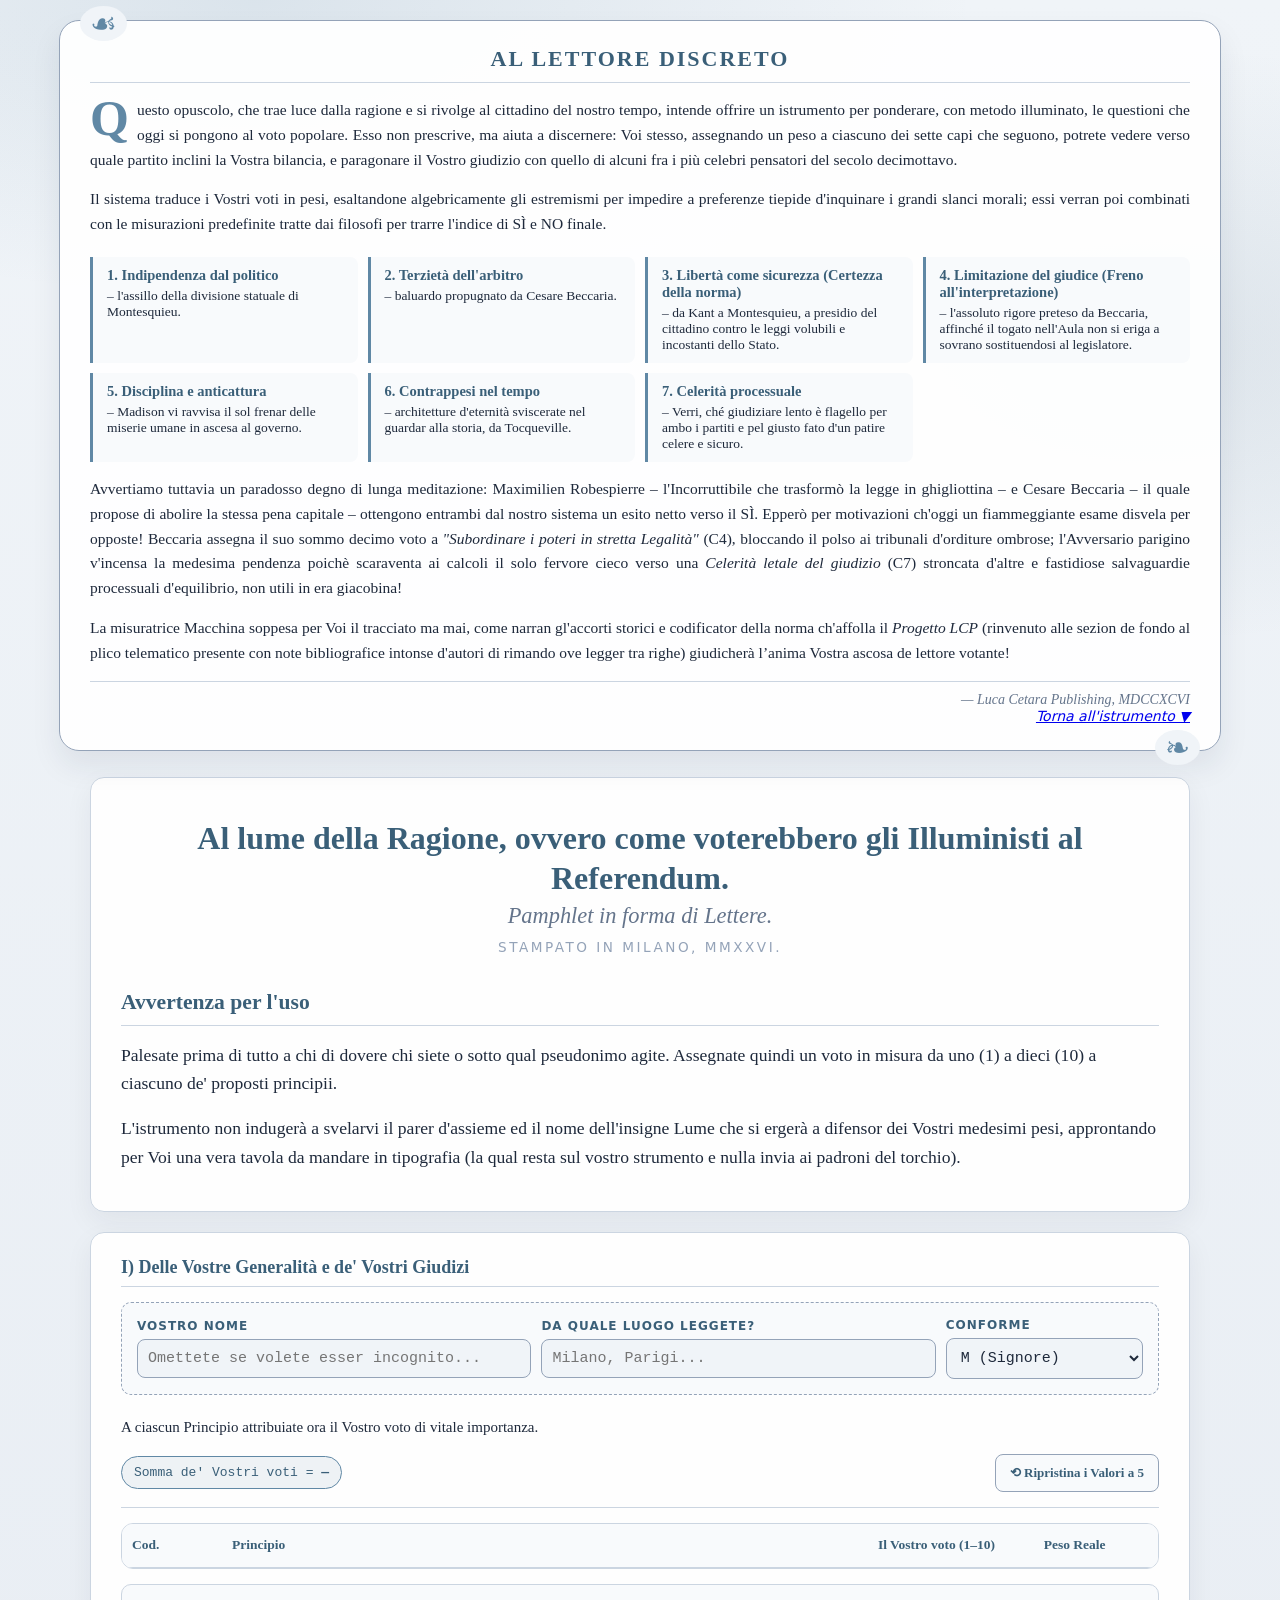
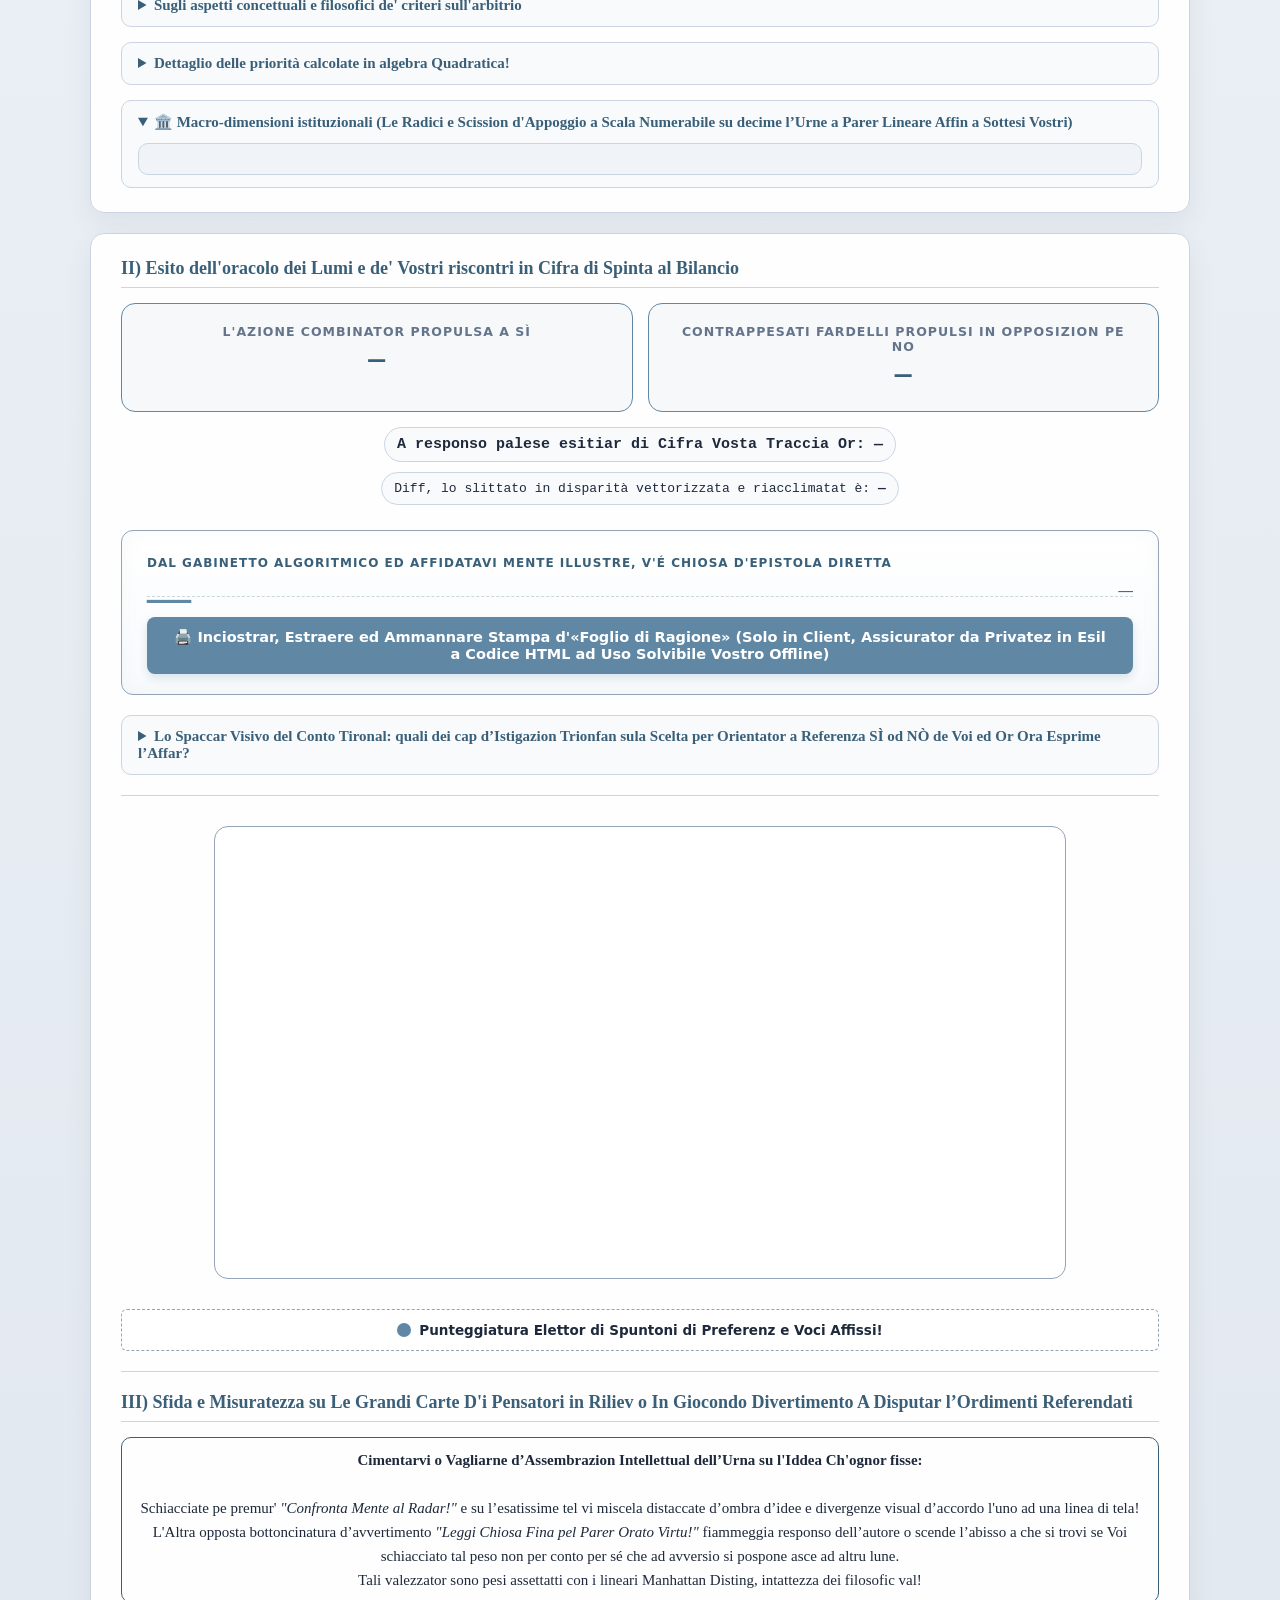
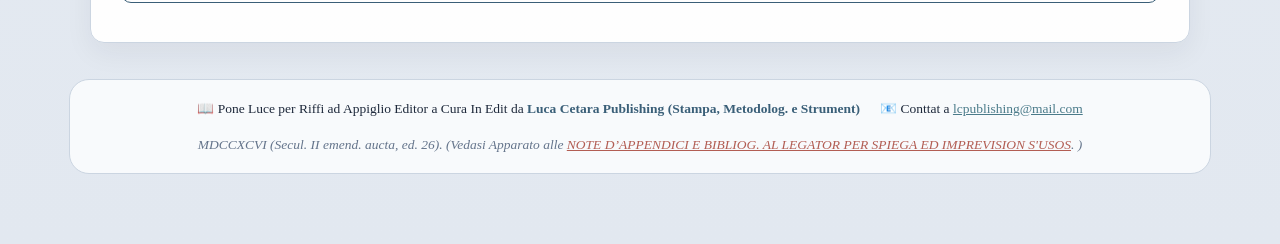
==== commit 438ecb83: "Update index 9 marzo.html" ====
--- a/index.html
+++ b/index.html
@@ -6,19 +6,22 @@
 <title>Al lume della Ragione – referendum degli Illuministi</title>
 <link rel="stylesheet" href="style.css">
 <style>
+  /* =========================================================
+     PALETTE CARTA DA ZUCCHERO E STILI GENERALI 
+     ========================================================= */
   :root {
-    --bg1: #f0f4f8;
-    --bg2: #e2e8f0;
+    --bg1: #f0f4f8; 
+    --bg2: #e2e8f0; 
     --panel: #ffffff;
     --panel2: #f8fafc;
     --ink: #ffffff;
-    --text: #1e293b;
-    --muted: #64748b;
-    --primary: #6088a5;
-    --primary-dark: #3a5f78;
-    --ok: #4b7b8a;
-    --bad: #b25d53;
-    --warn: #6088a5;
+    --text: #1e293b; 
+    --muted: #64748b; 
+    --primary: #6088a5; 
+    --primary-dark: #3a5f78; 
+    --ok: #4b7b8a; 
+    --bad: #b25d53; 
+    --warn: #6088a5; 
     --line: #cbd5e1;
     --line2: #94a3b8;
     --mono: ui-monospace, SFMono-Regular, Menlo, Monaco, Consolas, "Liberation Mono", monospace;
@@ -36,98 +39,60 @@
     color: var(--text);
     padding-bottom: 20px;
   }
-
+  
   p, div, span, td, th, h1, h2, h3, h4, h5, summary, button, a, li { font-family: var(--serif); }
-  .code, .kpi .val, .chip, .miniTable th, .miniTable td.code, #v_0, input[type=number], .bar-value {
+  .code, .kpi .val, .chip, .miniTable th, .miniTable td.code, #v_0, input[type=number], input[type=text], select, .bar-value, .bar-header-v span:last-child {
     font-family: var(--mono) !important;
   }
-  .bar-label, .social-links span, .social-links a, .legend {
+  .bar-label, .bar-header-v span:first-child, .social-links span, .social-links a, .legend, .qual-name, .qual-dir, .gen-label {
     font-family: var(--sans) !important;
   }
-
-  main {
-    max-width: 1100px;
-    margin: 0 auto;
-    padding: 16px;
-    display: flex !important;
-    flex-direction: column !important;
-    gap: 20px;
-  }
-
+  
+  main { max-width: 1100px; margin: 0 auto; padding: 16px; display: flex !important; flex-direction: column !important; gap: 20px; }
+  
   .card {
-    background: rgba(255,255,255,0.95);
-    border: 1px solid var(--line);
-    border-radius: 14px;
-    padding: 24px 30px;
-    box-shadow: 0 10px 28px rgba(30,41,59,0.06);
-    width: 100% !important;
-    max-width: 100% !important;
-    box-sizing: border-box;
+    background: rgba(255,255,255,0.95); border: 1px solid var(--line); border-radius: 14px;
+    padding: 24px 30px; box-shadow: 0 10px 28px rgba(30,41,59,0.06); width: 100% !important; max-width: 100% !important; box-sizing: border-box;
   }
   .card h2.card-title {
-    margin: 0 0 15px 0;
-    font-size: clamp(16px, 4vw, 18px);
-    font-weight: 900;
-    color: var(--primary-dark);
-    border-bottom: 1px solid var(--line);
-    padding-bottom: 8px;
+    margin: 0 0 15px 0; font-size: clamp(16px, 4vw, 18px); font-weight: 900; color: var(--primary-dark);
+    border-bottom: 1px solid var(--line); padding-bottom: 8px;
   }
 
   .intro-pamphlet {
-    max-width: 1100px;
-    margin: 20px auto 10px;
-    padding: 25px 30px;
-    background: rgba(255,255,255,0.95);
-    border: 1px solid var(--line2);
-    border-radius: 20px;
-    box-shadow: 0 15px 30px rgba(30,41,59,0.08);
-    position: relative;
-  }
-  .intro-pamphlet::before {
-    content: "☙"; position: absolute; top: -15px; left: 20px; font-size: 30px;
-    color: var(--primary); background: var(--bg1); padding: 0 10px; border-radius: 50%;
-  }
-  .intro-pamphlet::after {
-    content: "❧"; position: absolute; bottom: -15px; right: 20px; font-size: 30px;
-    color: var(--primary); background: var(--bg1); padding: 0 10px; border-radius: 50%;
-  }
-  .intro-pamphlet h3 {
-    text-align: center; font-size: 22px; font-weight: 900; margin: 0 0 15px;
-    letter-spacing: 2px; border-bottom: 1px solid var(--line); padding-bottom: 10px;
-    color: var(--primary-dark);
-  }
+    max-width: 1100px; margin: 20px auto 10px; padding: 25px 30px; background: rgba(255,255,255,0.95); border: 1px solid var(--line2); border-radius: 20px; box-shadow: 0 15px 30px rgba(30,41,59,0.08); position: relative;
+  }
+  .intro-pamphlet::before { content: "☙"; position: absolute; top: -15px; left: 20px; font-size: 30px; color: var(--primary); background: var(--bg1); padding: 0 10px; border-radius: 50%; }
+  .intro-pamphlet::after { content: "❧"; position: absolute; bottom: -15px; right: 20px; font-size: 30px; color: var(--primary); background: var(--bg1); padding: 0 10px; border-radius: 50%; }
+  .intro-pamphlet h3 { text-align: center; font-size: 22px; font-weight: 900; margin: 0 0 15px; letter-spacing: 2px; border-bottom: 1px solid var(--line); padding-bottom: 10px; color: var(--primary-dark); }
   .intro-pamphlet .dropcap { float: left; font-size: 50px; line-height: 0.8; margin-right: 8px; font-weight: 900; color: var(--primary); }
   .intro-pamphlet p { font-size: 15.5px; line-height: 1.6; margin: 15px 0; text-align: justify; }
-
   .criteria-list { display: grid; grid-template-columns: repeat(auto-fit, minmax(250px, 1fr)); gap: 10px; margin: 20px 0 5px; }
-  .criteria-item {
-    background: var(--panel2); border-left: 3px solid var(--primary);
-    padding: 10px 14px; font-size: 13.5px; border-radius: 0 8px 8px 0;
-  }
+  .criteria-item { background: var(--panel2); border-left: 3px solid var(--primary); padding: 10px 14px; font-size: 13.5px; border-radius: 0 8px 8px 0; }
   .criteria-item strong { display: block; font-size: 14.5px; margin-bottom: 4px; color: var(--primary-dark); }
   .signature { text-align: right; font-style: italic; margin-top: 15px; font-size: 14px; border-top: 1px solid var(--line); padding-top: 10px; color: var(--muted); }
 
   .sub { color: var(--text); font-size: clamp(14px, 3.5vw, 15px); line-height: 1.6; }
   .hr { height: 1px; background: var(--line); margin: 15px 0; }
   .row { display: flex; gap: 10px; align-items: center; flex-wrap: wrap; }
-
+  
   .chip { background: var(--panel2); border: 1px solid var(--line); padding: 8px 12px; border-radius: 999px; font-size: 13px; color: var(--text); }
   .chip.ok { border-color: var(--ok); background: rgba(75,123,138,0.1); color: var(--ok); }
   .chip.bad { border-color: var(--bad); background: rgba(178,93,83,0.1); color: var(--bad); }
   .chip.warn { border-color: var(--primary); background: rgba(96,136,165,0.1); color: var(--primary-dark); }
 
   table { width: 100%; border-collapse: separate; border-spacing: 0; overflow-x: auto; display: block; border-radius: 12px; border: 1px solid var(--line); background: #ffffff; }
-  th, td { padding: 12px 10px; border-bottom: 1px solid var(--line); vertical-align: top; min-width: 80px; font-size: 14.5px; line-height: 1.4; }
+  th, td { padding: 12px 10px; border-bottom: 1px solid var(--line); vertical-align: middle; min-width: 80px; font-size: 14.5px; line-height: 1.4; }
   th { background: var(--panel2); color: var(--primary-dark); text-align: left; font-weight: 900; font-size: 13.5px; }
   tr:last-child td { border-bottom: none; }
   .code { color: var(--primary); font-weight: 900; }
-  .desc { color: var(--muted); font-size: 12px; line-height: 1.4; margin-top: 4px; }
+  .desc { color: var(--muted); font-size: 12.5px; line-height: 1.5; margin-top: 4px; }
   .why { color: var(--primary-dark); font-size: 13px; line-height: 1.4; margin-top: 6px; font-style: italic; }
 
-  input[type=number] {
-    width: 70px; padding: 10px 4px; background: var(--bg1); color: var(--text);
-    border: 1px solid var(--line2); border-radius: 8px; font-size: 15px; text-align: center;
-  }
+  input[type=number], input[type=text], select {
+    padding: 10px; background: var(--bg1); color: var(--text); border: 1px solid var(--line2); border-radius: 8px; font-size: 15px; 
+  }
+  input[type=number] { width: 70px; text-align: center; }
 
   button { background: var(--primary); color: #ffffff; border: none; border-radius: 8px; padding: 10px 14px; cursor: pointer; font-weight: 700; font-size: 13px; transition: all 0.2s ease; box-shadow: 0 2px 4px rgba(96,136,165,0.3); }
   button:hover { filter: brightness(1.1); transform: translateY(-1px); box-shadow: 0 4px 6px rgba(96,136,165,0.4); }
@@ -140,46 +105,15 @@
   .kpi .lab { color: var(--muted); font-size: 12.5px; text-transform: uppercase; letter-spacing: 1px; font-family: var(--sans) !important; font-weight: 600; }
   canvas { background: var(--ink); border: 1px solid var(--line); border-radius: 14px; width: 100%; height: auto; display: block; margin-top: 15px; }
 
-  /* Macro-barre elettore (stile orizzontale originale, spazio sufficiente) */
-  .macro-wrapper {
-    background: var(--bg1); border: 1px solid var(--line); border-radius: 10px; padding: 15px 20px; margin-top: 12px;
-  }
-  .bar-container { display: flex; align-items: center; margin: 0.5rem 0; }
-  .bar-label { width: 130px; font-weight: 600; font-size: 0.95rem; color: var(--text); }
-  .bar-bg { flex: 1; height: 16px; background: var(--line); border-radius: 10px; margin: 0 12px; overflow: hidden; box-shadow: inset 0 1px 3px rgba(0,0,0,0.1); }
-  .bar-fill { height: 100%; border-radius: 10px; transition: width 0.6s cubic-bezier(0.4, 0, 0.2, 1); }
-  .bar-fill.user-bar { background: var(--primary); }
-  .bar-fill.profile-bar { background: var(--primary-dark); }
-  .bar-value { width: 40px; font-weight: 700; font-size: 0.95rem; text-align: right; color: var(--primary-dark); }
-
-  /* ── NUOVO: Macro-barre nei profili (layout verticale) ── */
+  /* Macro Barre (Layout Utente e Profile) */
+  .macro-wrapper { background: var(--bg1); border: 1px solid var(--line); border-radius: 10px; padding: 15px 20px; margin-top: 12px; }
   .bar-container-v { margin: 0.45rem 0; }
-  .bar-container-v .bar-header {
-    display: flex; justify-content: space-between; align-items: baseline;
-    margin-bottom: 4px; font-size: 0.75rem; font-weight: 600;
-    color: var(--text); font-family: var(--sans);
-  }
-  .bar-container-v .bar-header .bv {
-    font-family: var(--mono) !important; font-weight: 700;
-    color: var(--primary-dark); font-size: 0.75rem; white-space: nowrap; margin-left: 6px;
-  }
-  .bar-container-v .bar-bg-v {
-    width: 100%; height: 10px; background: var(--line);
-    border-radius: 10px; overflow: hidden;
-    box-shadow: inset 0 1px 2px rgba(0,0,0,0.08);
-  }
-  .bar-container-v .bar-fill-v {
-    height: 100%; border-radius: 10px;
-    background: var(--primary-dark);
-    transition: width 0.6s cubic-bezier(0.4,0,0.2,1);
-  }
-
-  /* ── NUOVO: Contributi qualitativi SÌ/NO ── */
-  .qual-row {
-    display: flex; align-items: center; gap: 10px;
-    margin: 5px 0; font-size: 13.5px; padding: 4px 0;
-    border-bottom: 1px solid var(--line);
-  }
+  .bar-header-v { display: flex; justify-content: space-between; align-items: baseline; margin-bottom: 4px; font-size: 0.75rem; font-weight: 600; color: var(--text); font-family: var(--sans); }
+  .bar-header-v .bv { font-family: var(--mono) !important; font-weight: 700; color: var(--primary-dark); font-size: 0.75rem; white-space: nowrap; margin-left: 6px; }
+  .bar-bg-v { width: 100%; height: 10px; background: var(--line); border-radius: 10px; overflow: hidden; box-shadow: inset 0 1px 2px rgba(0,0,0,0.08); }
+  .bar-fill-v { height: 100%; border-radius: 10px; background: var(--primary-dark); transition: width 0.6s cubic-bezier(0.4,0,0.2,1); }
+  
+  .qual-row { display: flex; align-items: center; gap: 10px; margin: 5px 0; font-size: 13.5px; padding: 4px 0; border-bottom: 1px solid var(--line); }
   .qual-row:last-child { border-bottom: none; }
   .qual-icon { font-size: 15px; width: 22px; text-align: center; flex-shrink: 0; }
   .qual-label { flex: 1; color: var(--text); font-size: 13px; }
@@ -193,55 +127,37 @@
   details p, details li { color: var(--text); font-size: 14px; line-height: 1.6; margin-top: 10px; }
 
   .profiles { display: grid; gap: 16px; grid-template-columns: repeat(auto-fit, minmax(320px, 1fr)); }
-  .profile {
-    display: flex; flex-direction: column; gap: 12px;
-    border: 1px solid var(--line); border-radius: 14px; padding: 20px; background: #ffffff;
-    box-shadow: 0 4px 6px rgba(0,0,0,0.02);
-  }
+  .profile { display: flex; flex-direction: column; gap: 12px; border: 1px solid var(--line); border-radius: 14px; padding: 20px; background: #ffffff; box-shadow: 0 4px 6px rgba(0,0,0,0.02); }
   .profile.compareOn { border-color: var(--primary); box-shadow: 0 0 0 2px var(--primary) inset; }
   .profile.mostSimilar { border: 2px solid var(--ok); background: rgba(75,123,138,0.05); }
   .profile img { width: 110px; height: 110px; object-fit: cover; border-radius: 50%; border: 2px solid var(--primary); margin: 0 auto; }
   .profile h3 { margin: 0; font-size: 18px; text-align: center; color: var(--primary-dark); }
   .profile .bio { margin-top: 4px; color: var(--muted); font-size: 13.5px; line-height: 1.5; text-align: center; font-style: italic; }
-  .profile .quote {
-    margin-top: 12px; padding: 12px 15px; border-left: 3px solid var(--primary);
-    background: var(--panel2); border-radius: 0 8px 8px 0; color: var(--text); font-size: 13.5px; line-height: 1.5;
-  }
+  .profile .quote { margin-top: 12px; padding: 12px 15px; border-left: 3px solid var(--primary); background: var(--panel2); border-radius: 0 8px 8px 0; color: var(--text); font-size: 13.5px; line-height: 1.5; font-style: italic; }
   .profile .btnrow { margin-top: auto; display: flex; gap: 10px; flex-wrap: wrap; justify-content: center; }
 
-  .social-links {
-    display: flex; flex-wrap: wrap; gap: 20px;
-    justify-content: center; align-items: center;
-    margin-top: 15px; padding-top: 20px; border-top: 1px dashed var(--line2);
-  }
+  .social-links { display: flex; flex-wrap: wrap; gap: 20px; justify-content: center; align-items: center; margin-top: 15px; padding-top: 20px; border-top: 1px dashed var(--line2); }
   .social-links p { width: 100%; text-align: center; margin-bottom: 5px; color: var(--muted); font-size: 14.5px;}
   .social-links span { display: inline-flex; align-items: center; justify-content: center; gap: 6px; font-size: 15px; }
-  .social-links a { color: var(--primary-dark); font-weight: 700; text-decoration: none; border-bottom: 1px dotted var(--primary); padding-bottom: 2px; }
-  .social-links a:hover { color: var(--primary); border-bottom-style: solid; }
+  .social-links a { color: var(--primary-dark); font-weight: 700; text-decoration: none; border-bottom: 1px dotted var(--primary); padding-bottom: 2px; font-family:var(--sans) !important; }
 
   .legendRow { display: flex; gap: 12px; flex-wrap: wrap; align-items: center; margin-top: 16px; justify-content: center; }
-  .legend { display: flex; align-items: center; gap: 8px; font-size: 13.5px; color: var(--text); border: 1px solid var(--line); background: var(--panel2); padding: 6px 14px; border-radius: 999px; }
+  .legend { display: flex; align-items: center; gap: 8px; font-size: 13.5px; color: var(--text); border: 1px solid var(--line); background: var(--panel2); padding: 6px 14px; border-radius: 999px; font-weight: 600; }
   .dot { width: 14px; height: 14px; border-radius: 50%; display: inline-block; }
 
-  .project-info {
-    max-width: 1100px; margin: 20px auto 0; padding: 20px; display: flex; flex-wrap: wrap; gap: 20px;
-    align-items: center; justify-content: center; background: var(--panel2); border: 1px solid var(--line); border-radius: 20px; font-size: 13.5px;
-  }
-  .project-info a { color: var(--primary-dark); text-decoration: underline; font-family: var(--sans) !important;}
-
-  .letterBox {
-    border: 1px solid var(--line2); background: linear-gradient(180deg, #ffffff, #f8fafc);
-    border-radius: 12px; padding: 25px; margin-top: 20px; box-shadow: inset 0 0 20px rgba(96,136,165,0.05);
-  }
-  .letterBox .sig { margin-top: 12px; color: var(--primary-dark); font-size: 14.5px; text-align: right; font-weight: bold; }
+  .project-info { max-width: 1100px; margin: 20px auto 0; padding: 20px; display: flex; flex-wrap: wrap; gap: 20px; align-items: center; justify-content: center; background: var(--panel2); border: 1px solid var(--line); border-radius: 20px; font-size: 13.5px; }
+  
+  .letterBox { position:relative; border: 1px solid var(--line2); background: linear-gradient(180deg, #ffffff, #f8fafc); border-radius: 12px; padding: 25px; margin-top: 20px; box-shadow: inset 0 0 20px rgba(96,136,165,0.05); }
+  .letterBox .sig { margin-top: 12px; color: var(--primary-dark); font-size: 14.5px; text-align: right; font-weight: bold; font-style:italic;}
   .letterBox .dropcap { font-size: 15.5px; color: var(--text); line-height: 1.6; }
   .letterBox .dropcap::first-letter { float: left; font-size: 44px; line-height: 0.8; padding-right: 8px; font-weight: 900; color: var(--primary); }
   .letter-luogo { text-align: right; font-style: italic; font-size: 12.5px; color: var(--muted); margin-bottom: 10px; letter-spacing: 0.3px; }
 
-  /* ── Classi precedentemente mancanti ── */
-  .tilt { color: var(--muted); font-size: 12px; margin-top: 4px; font-style: italic; }
-  .notes-section { max-width: 1100px; margin: 20px auto 0; padding: 0 16px; }
   .equal-weights-note { background: rgba(96,136,165,0.08); border: 1px solid var(--primary); border-radius: 10px; padding: 10px 14px; font-size: 13.5px; }
+  
+  /* Generali Lettore inputs */
+  .gen-box { display:flex; flex-direction:column; gap:6px; flex:1; min-width:140px; }
+  .gen-label { font-size:12px; color:var(--primary-dark); text-transform:uppercase; letter-spacing:1px; font-weight:600; }
 </style>
 </head>
 
@@ -250,30 +166,25 @@
 <div class="intro-pamphlet">
   <h3>AL LETTORE DISCRETO</h3>
   <p><span class="dropcap">Q</span>uesto opuscolo, che trae luce dalla ragione e si rivolge al cittadino del nostro tempo, intende offrire un istrumento per ponderare, con metodo illuminato, le questioni che oggi si pongono al voto popolare. Esso non prescrive, ma aiuta a discernere: Voi stesso, assegnando un peso a ciascuno dei sette capi che seguono, potrete vedere verso quale partito inclini la Vostra bilancia, e paragonare il Vostro giudizio con quello di alcuni fra i più celebri pensatori del secolo decimottavo.</p>
-
-  <p>Il sistema, ispirato alle dottrine dei Lumi, traduce i Vostri voti in pesi, e li combina con valutazioni predefinite – frutto di una lettura prudente dei classici – per generare un indice di propensione al SÌ o al NO. Potrete inoltre sovrapporre al Vostro profilo quello di un filosofo, e leggere una lettera che egli potrebbe avervi inviato, quasi vi parlasse da Parigi o da Edimburgo.</p>
-
-  <p>Venendo al nostro tempo, l'Italia è chiamata a esprimersi sopra un referendum che investe l'ordinamento della giustizia. Un illuminista, posto dinanzi a tale quesito, non si lascerebbe guidare da passioni, ma esaminerebbe con freddo lume i principii che lo sorreggono. Ecco i criteri che abbiamo tratto dalle sue meditazioni:</p>
-
-  <div class="criteria-list">
-    <div class="criteria-item"><strong>1. Indipendenza dal politico</strong> – tratto da Montesquieu, che voleva il potere giudiziario separato e indipendente.</div>
-    <div class="criteria-item"><strong>2. Terzietà dell'arbitro</strong> – caro a Beccaria, per il quale accusa e giudizio debbono risiedere in menti distinte.</div>
-    <div class="criteria-item"><strong>3. Libertà come sicurezza</strong> – Kant insegnava che la libertà esiste solo sotto leggi universali e prevedibili.</div>
-    <div class="criteria-item"><strong>4. Legalità e anti-arbitrio</strong> – principio che Filangieri pose a fondamento della sua Scienza della legislazione.</div>
-    <div class="criteria-item"><strong>5. Anti-cattura e disciplina credibile</strong> – Madison avvertiva che occorrono controlli ragionevoli per ogni potere.</div>
-    <div class="criteria-item"><strong>6. Contrappesi nel lungo periodo</strong> – Tocqueville vide nella durata e stabilità delle istituzioni il baluardo contro le derive.</div>
-    <div class="criteria-item"><strong>7. Celerità con garanzie</strong> – I Lumi non ignoravano che una giustizia inutilmente ritardata è giustizia negata.</div>
+  
+  <p>Il sistema traduce i Vostri voti in pesi, esaltandone algebricamente gli estremismi per impedire a preferenze tiepide d'inquinare i grandi slanci morali; essi verran poi combinati con le misurazioni predefinite tratte dai filosofi per trarre l'indice di SÌ e NO finale.</p>
+
+  <div class="criteria-list" style="margin-top:20px;">
+    <div class="criteria-item"><strong>1. Indipendenza dal politico</strong> – l'assillo della divisione statuale di Montesquieu.</div>
+    <div class="criteria-item"><strong>2. Terzietà dell'arbitro</strong> – baluardo propugnato da Cesare Beccaria.</div>
+    <div class="criteria-item"><strong>3. Libertà come sicurezza (Certezza della norma)</strong> – da Kant a Montesquieu, a presidio del cittadino contro le leggi volubili e incostanti dello Stato.</div>
+    <div class="criteria-item"><strong>4. Limitazione del giudice (Freno all'interpretazione)</strong> – l'assoluto rigore preteso da Beccaria, affinché il togato nell'Aula non si eriga a sovrano sostituendosi al legislatore.</div>
+    <div class="criteria-item"><strong>5. Disciplina e anticattura</strong> – Madison vi ravvisa il sol frenar delle miserie umane in ascesa al governo.</div>
+    <div class="criteria-item"><strong>6. Contrappesi nel tempo</strong> – architetture d'eternità sviscerate nel guardar alla storia, da Tocqueville.</div>
+    <div class="criteria-item"><strong>7. Celerità processuale</strong> – Verri, ché giudiziare lento è flagello per ambo i partiti e pel giusto fato d'un patire celere e sicuro.</div>
   </div>
 
-  <p>Il meccanismo che qui si presenta non ambisce a neutralità assoluta, ché anzi reca con sé quel lieve favor verso la cautela che i filosofi del secolo decimottavo solevano opporre ai disegni troppo arditi. Tale inclinazione, lungi dall'essere occultata, è dichiarata perché il Lettore possa, nel suo giudizio, tenerne conto e, se vorrà, correggerla con propri ponderati voti.</p>
-
-  <p>Avvertiamo tuttavia un paradosso degno di lunga meditazione, che il meccanismo genera con perfida eleganza: Maximilien Robespierre – l'Incorruttibile che trasformò la legge in ghigliottina – e Cesare Beccaria – il quale propose di abolire la stessa pena capitale – ottengono entrambi dal nostro sistema un esito orientato al SÌ. Epperò per ragioni diametralmente opposte: Beccaria assegna somma importanza alla legalità e all'anti-arbitrio (principio quarto), vedendo nella riforma un freno al capriccio del giudice e una garanzia per l'imputato; Robespierre, al contrario, riversa quasi ogni peso sulla celerità processuale (principio settimo), che nel suo universo mentale non è garanzia bensì velocità della ghigliottina rivoluzionaria. Il modello, misurando soltanto la distanza da un ideale illuminista, non può distinguere le diverse vie che conducono al medesimo numero. Il Lettore tenga dunque a mente che la cifra non narra l'intera storia, ma è soltanto una traccia da interpretare con la propria ragione.</p>
-
-  <p>Orsù, dunque: ponderate, confrontate, e lasciate che la ragione illumini il Vostro cammino.</p>
-
-  <p style="border-top: 1px dashed var(--line); padding-top: 12px; margin-top: 20px; font-size: 14px; color: var(--muted);"><strong style="color:var(--primary-dark);">P.S.</strong> — <em>Chi avesse già visitato questo opuscolo in una sua versione anteriore, vorrà perdonare la libertà che ci siamo presi di tornare sul lavoro. La presente edizione reca correzioni di metodo, nuovi profili di pensatori, e una più onesta dichiarazione dei paradossi che il calcolo genera. Abbiamo altresì rimosso alcune ridondanze che, come le prolisse prefazioni dei cattivi romanzi, occupavano spazio senza aggiungere lume. Confidiamo che il Lettore, confrontando il vecchio col nuovo, riconosca nel cambiamento non capriccio, ma cura.</em></p>
+  <p>Avvertiamo tuttavia un paradosso degno di lunga meditazione: Maximilien Robespierre – l'Incorruttibile che trasformò la legge in ghigliottina – e Cesare Beccaria – il quale propose di abolire la stessa pena capitale – ottengono entrambi dal nostro sistema un esito netto verso il SÌ. Epperò per motivazioni ch'oggi un fiammeggiante esame disvela per opposte! Beccaria assegna il suo sommo decimo voto a <em>"Subordinare i poteri in stretta Legalità"</em> (C4), bloccando il polso ai tribunali d'orditure ombrose; l'Avversario parigino v'incensa la medesima pendenza poichè scaraventa ai calcoli il solo fervore cieco verso una <em>Celerità letale del giudizio</em> (C7) stroncata d'altre e fastidiose salvaguardie processuali d'equilibrio, non utili in era giacobina! </p>
+
+  <p>La misuratrice Macchina soppesa per Voi il tracciato ma mai, come narran gl'accorti storici e codificator della norma ch'affolla il <em>Progetto LCP</em> (rinvenuto alle sezion de fondo al plico telematico presente con note bibliografice intonse d'autori di rimando ove legger tra righe) giudicherà l’anima Vostra ascosa de lettore votante!</p>
+  
   <div class="signature">
-    — LCP, MDCCXCVI <br>
+    — Luca Cetara Publishing, MDCCXCVI <br>
     <a href="#inizio" style="font-family: var(--sans);">Torna all'istrumento ▼</a>
   </div>
 </div>
@@ -297,23 +208,42 @@
       Avvertenza per l'uso
     </h3>
     <div style="text-align: left; font-size: 1.1rem; color: var(--text); line-height: 1.6;">
-      <p style="margin-top: 0;">Qual sia l'ufficio Vostro: piacciavi assegnare un voto, in misura da uno (1) a dieci (10), per ogni proposto principio (1 = di lieve conto, 10 = di somma importanza).</p>
-      <p style="margin-bottom: 0;">Avrete altresì facoltà di porre a confronto un differente profilo d'un'illuminata mente, pur mantenendo immutati i suffragi da Voi già espressi, sovrapponendolo con garbo al Vostro prospetto radiale.</p>
+      <p style="margin-top: 0;">Palesate prima di tutto a chi di dovere chi siete o sotto qual pseudonimo agite. Assegnate quindi un voto in misura da uno (1) a dieci (10) a ciascuno de' proposti principii.</p>
+      <p style="margin-bottom: 0;">L'istrumento non indugerà a svelarvi il parer d'assieme ed il nome dell'insigne Lume che si ergerà a difensor dei Vostri medesimi pesi, approntando per Voi una vera tavola da mandare in tipografia (la qual resta sul vostro strumento e nulla invia ai padroni del torchio).</p>
     </div>
   </section>
 
-  <!-- SEZIONE DI VOTO -->
+  <!-- SEZIONE DI VOTO E GENERALITÀ -->
   <section class="card">
-    <h2 class="card-title">I) Del giudizio che a Voi, discreto Lettore, s'appartiene</h2>
+    <h2 class="card-title">I) Delle Vostre Generalità e de' Vostri Giudizi</h2>
+
+    <div class="row" style="margin-bottom:20px; background:var(--panel2); padding:15px; border-radius:10px; border:1px dashed var(--line2);">
+      <div class="gen-box">
+        <label class="gen-label">Vostro Nome</label>
+        <input type="text" id="inName" placeholder="Omettete se volete esser incognito...">
+      </div>
+      <div class="gen-box">
+        <label class="gen-label">Da quale Luogo leggete?</label>
+        <input type="text" id="inCity" placeholder="Milano, Parigi...">
+      </div>
+      <div class="gen-box" style="flex:0.5;">
+        <label class="gen-label">Conforme</label>
+        <select id="inGender">
+          <option value="M" selected>M (Signore)</option>
+          <option value="F">F (Signora)</option>
+          <option value="N">— (Tacer il genere)</option>
+        </select>
+      </div>
+    </div>
+
     <div class="sub">
-      Non è d'uopo che Voi suddividiate cento punti fra i vari capi. Basta, e avanza, che a ciascun Principio attribuiate un voto, secondo il peso che la Vostra ragione gli assegna.<br>
-      Qualora due Principi Vi paiano di pari importanza, non dubitate di onorarli col medesimo giudizio.
-    </div>
-
+      A ciascun Principio attribuiate ora il Vostro voto di vitale importanza.
+    </div>
+    
     <div class="row" style="margin-top:15px">
       <span class="chip warn" id="sumChip">Somma de' Vostri voti = <b>—</b></span>
       <span style="margin-left:auto; display:flex; gap:8px;">
-        <button id="btnReset">⟲ Ripristina i Valori a 5</button>
+        <button id="btnReset" class="secondary">⟲ Ripristina i Valori a 5</button>
       </span>
     </div>
 
@@ -325,33 +255,38 @@
           <th style="width:7%">Cod.</th>
           <th>Principio</th>
           <th style="width:16%">Il Vostro voto (1–10)</th>
-          <th style="width:12%">Peso <i>w</i></th>
+          <th style="width:12%">Peso Reale</th>
         </tr>
       </thead>
       <tbody id="criteriaBody"></tbody>
     </table>
 
     <details>
-      <summary>Delle motivazioni e delle fonti, in compendio</summary>
-      <ul id="motivationList"></ul>
-      <p class="desc" style="font-size:13.5px; font-style:italic;">
-        Il modello che Vi proponiamo è "trasparente": esso mostra eziandio se un Criterio, per come sono stimati i punteggi, inclini lievemente verso il SÌ o verso il NO.<br>
-        (Questa scelta riflette una lettura "settecentesca" prudenziale, attenta al rischio che leve politiche o disciplinari possano, col tempo, comprimere l'indipendenza del giudicare).
+      <summary>Sugli aspetti concettuali e filosofici de' criteri sull'arbitrio</summary>
+      
+      <div style="background:var(--panel2); border-left:3px solid var(--primary-dark); padding:15px; margin:10px 0; border-radius:4px; font-size:13.5px; font-style:italic; line-height:1.5; color:var(--text);">
+        <b>Il delicato varco e limite sui poteri del patteggiare civile</b><br>
+        Per i pensatori dei Lumi, l'incertezza che toglie libertà al cittadino ha due origini ben distinte, una sistemica e suprema per natura legislante e una che vi scivola in ultima fazione come sentenziato capriccio:<br><br>
+        Assegnando un peso elevato al <b>Criterio Terzo (C3 - Sicurezza del cittadino e universalità)</b>, Voi difendete il Popolo e gli uffizi dinanzi <i>allo Stato</i> in sua veste maggiore; esigete e pesate che un regime in sua facondia parlamentare si curi, protegga e precluda riforme mutanti, garantendosi non volubilità nei fondamenti sociali ch'edificò senza diseguali per ogni individuo parato d'anzi al Fato medesimo.<br><br> 
+        Assegnando un peso sommo a contrario all'unilaterale frena giudicatore <b>Criterio Quarto (C4 - Freno all'Esegesi pretoriale ed applicazione d'ossequio formale all'urto sentenziale)</b>, il foco Vostro Vede salvaguardi nell'entrare nell’<i>Aula giudicante del Tribunale in atto vivo d’incriminare</i>. Costì frenando i toga affinche applichino letteral precision ai comandi staccandosì e respingendosi lo spettrato riaffar in creative virtudi etiche dell'interprete d’imputar! 
+      </div>
+
+      <ul id="motivationList" style="font-size:13.5px; margin-top:15px;"></ul>
+      
+      <p class="desc" style="font-size:13.5px; font-style:italic; border-top:1px dashed var(--line); padding-top:10px; margin-top:10px;">
+        (Queste logiche riflettono in trasparenza palese letture d'accorta matrice storico accademica sui disegni, limitate ne le note formali poste pel saggio del modello in appendice metodologica d'accompagnamento che disvelasi ai cercator ed in cui son rintracciate e citat l'ampia rete di giustificative al ver de li referenda!)
       </p>
     </details>
 
-    <!-- MODIFICATO: da "Mostra riepilogo dei valori assegnati" a "Dettaglio delle priorità" -->
     <details>
-      <summary>Dettaglio delle priorità</summary>
+      <summary>Dettaglio delle priorità calcolate in algebra Quadratica!</summary>
       <div class="desc" style="margin-top:10px; margin-bottom:8px; font-size:13px; font-style:italic; border-left:3px solid var(--primary); padding-left:10px;">
-        La colonna <b>Impatto sul risultato</b> mostra quanto ciascun principio tira la bilancia, e in quale direzione: è il prodotto del Vostro peso per la differenza tra i punteggi SÌ e NO. Un valore positivo spinge verso il SÌ (🟢), uno negativo verso il NO (🔴); se è vicino a zero il principio è neutro (⚪).
+        La colonna <b>Impatto sul risultato</b> è frutto dell'amplificazione "Quadratica": il motore ha sollevato all'esponenziale le posizioni espresse ai lati supremi, sminuzzando lo zelare di moderati in calcoli d'appiattamento a pie’ per l'indice che porta ad SÌ/NO le bilance fien disposte su focolari veri ove i deboli fan stentar ma pesanti scardinon vince la vetta!
       </div>
       <div class="miniTable" style="margin-top:10px;">
         <table>
           <thead>
-            <!-- MODIFICATO: "Influenza" → "Impatto sul risultato" -->
-            <tr><th colspan="4">Riepilogo del Vostro giudizio — per Principio</th></tr>
-            <tr><th>Cod.</th><th>Vostro Voto</th><th>Peso <i>w</i></th><th>Impatto sul risultato</th></tr>
+            <tr><th>Cod.</th><th>Vostro Voto</th><th>Peso Costituitosi In Esponenzial Vettorial (w)</th><th>Impatto Effettivo Or Tira in</th></tr>
           </thead>
           <tbody id="electorSummary"></tbody>
         </table>
@@ -359,11 +294,7 @@
     </details>
 
     <details open>
-      <summary>🏛️ Macro-dimensioni istituzionali (Importanza assegnata)</summary>
-      <div class="desc" style="margin-top:10px; font-size:13px;">
-        Media dell'importanza (da 1 a 10) da Voi attribuita ai principî appartenenti a ciascuna famiglia istituzionale.<br>
-        <span style="font-style:italic; color:var(--primary-dark);">Le macro-dimensioni si rifanno agli scritti degli Illuministi — come più diffusamente esposto nelle <a href="note-bibliografia.html" style="color:var(--primary-dark);">Note metodologiche</a> — e aggregano i sette principî nelle quattro famiglie fondanti della teoria istituzionale: indipendenza della magistratura, legalità e certezza del diritto, contrappesi istituzionali, efficienza processuale.</span>
-      </div>
+      <summary>🏛️ Macro-dimensioni istituzionali (Le Radici e Scission d'Appoggio a Scala Numerabile su decime l’Urne a Parer Lineare Affin a Sottesi Vostri)</summary>
       <div id="macroBars" class="macro-wrapper"></div>
     </details>
 
@@ -371,894 +302,128 @@
 
   <!-- SEZIONE RISULTATI E RADAR -->
   <section class="card">
-    <h2 class="card-title">II) Del prospetto radiale e dell'esito del Vostro giudizio</h2>
+    <h2 class="card-title">II) Esito dell'oracolo dei Lumi e de' Vostri riscontri in Cifra di Spinta al Bilancio</h2>
 
     <div class="kpi">
       <div class="box">
-        <div class="lab">Indice SÌ (0–10)</div>
+        <div class="lab">L'Azione Combinator propulsa a SÌ</div>
         <div id="siScore" class="val">—</div>
       </div>
       <div class="box">
-        <div class="lab">Indice NO (0–10)</div>
+        <div class="lab">Contrappesati fardelli propulsi in opposizion pe NO</div>
         <div id="noScore" class="val">—</div>
       </div>
     </div>
 
-    <div class="row" style="margin-top:15px">
-      <span class="chip" id="winner">Esito: <b>—</b></span>
-      <span class="chip" id="delta">Differenza (SÌ−NO): <b>—</b></span>
-    </div>
-
-    <div class="sub" id="whyChoice" style="margin-top:12px; font-size:14.5px;">—</div>
-
-    <div id="equalWeightsNote" class="equal-weights-note" style="display:none; color:var(--primary); font-style:italic; margin-top:10px;">
-      ⚖️ Avete attribuito la medesima importanza a tutti i principi. In tal caso il risultato è determinato unicamente dalla media dei valori predefiniti.
-    </div>
-
-    <div id="similarProfileNote" class="similar-profile-note" style="display:none;"></div>
-
-    <!-- MODIFICATO: sezione SÌ/NO ristrutturata -->
-    <details>
-      <summary>Come incidono i principî sul risultato</summary>
-      <!-- Vista qualitativa: visibile non appena si apre il details -->
+    <div class="row" style="margin-top:15px; justify-content:center;">
+      <span class="chip" id="winner" style="font-size:15px; font-weight:bold;">A responso palese esitiar di Cifra Vosta Traccia Or: <b>—</b></span>
+      <span class="chip" id="delta">Diff, lo slittato in disparità vettorizzata e riacclimatat è: <b>—</b></span>
+    </div>
+
+    <div id="similarProfileNote" class="similar-profile-note" style="display:none; font-size:14.5px;"></div>
+
+    <div class="letterBox" style="position:relative; padding-bottom:75px; margin-top:25px;">
+      <div style="font-weight:900; margin-bottom:10px; font-family:var(--sans); color:var(--primary-dark); letter-spacing:1px; text-transform:uppercase; font-size:12px;">Dal Gabinetto Algoritmico ed Affidatavi Mente Illustre, V'é Chiosa d'epistola diretta</div>
+      <div id="lettreElector" class="dropcap">—</div>
+      <div class="sig" id="lettreElectorSig" style="margin-bottom:20px;">—</div>
+      
+      <!-- BOTTONE GENERAZIONE FOGLIO PDF/HTML -->
+      <div style="border-top: 1px dashed var(--line); padding-top: 20px; position:absolute; bottom: 20px; left:25px; right:25px; text-align:center;">
+        <button id="btnDownloadHtml" style="font-size:14.5px; font-family:var(--sans); font-weight:900; padding:12px 24px; box-shadow: 0 4px 10px rgba(96,136,165,0.2); background:var(--primary); color:#fff; border-radius:8px;">🖨️ Inciostrar, Estraere ed Ammannare Stampa d'«Foglio di Ragione» (Solo in Client, Assicurator da Privatez in Esil a Codice HTML ad Uso Solvibile Vostro Offline)</button>
+      </div>
+    </div>
+
+    <details style="margin-top:20px;">
+      <summary>Lo Spaccar Visivo del Conto Tironal: quali dei cap d’Istigazion Trionfan sula Scelta per Orientator a Referenza SÌ od NÒ de Voi ed Or Ora Esprime l’Affar?</summary>
       <div id="qualContrib" style="margin-top:12px;"></div>
-      <!-- Tabella matematica nascosta in un details annidato -->
-      <details style="margin-top:14px;">
-        <summary style="font-size:13.5px; color:var(--muted);">Analisi matematica per i calcolatori</summary>
-        <div class="desc" style="margin-top:8px;">
-          La differenza totale è la somma di <b>w × (SÌ−NO)</b> su ciascun Criterio.
-        </div>
-        <div class="miniTable" style="margin-top:10px;">
-          <table>
-            <thead>
-              <tr><th colspan="5">Contributi matematici al calcolo</th></tr>
-              <tr>
-                <th style="width:8%">Cod.</th>
-                <th>Criterio</th>
-                <th style="width:12%">Peso w</th>
-                <th style="width:12%">SÌ−NO</th>
-                <th style="width:16%">w×(SÌ−NO)</th>
-              </tr>
-            </thead>
-            <tbody id="contribBody"></tbody>
-            <tfoot>
-              <tr>
-                <th colspan="4" style="text-align: right;">Somma contributi (Δ)</th>
-                <th id="contribSum" style="font-family:var(--mono);">—</th>
-              </tr>
-            </tfoot>
-          </table>
-        </div>
-      </details>
     </details>
 
-    <div class="letterBox">
-      <div style="font-weight:900; margin-bottom:10px; font-family:var(--sans); color:var(--primary-dark); letter-spacing:1px; text-transform:uppercase; font-size:12px;">Lettera persiana</div>
-      <div class="letter-luogo" id="lettreElectorLuogo"></div>
-      <div id="lettreElector" class="dropcap">—</div>
-      <div class="sig" id="lettreElectorSig">—</div>
-    </div>
-
-    <!-- ESTRATTO DI STAMPA -->
-    <div style="margin-top:18px; padding:16px 20px; background:var(--panel2); border:1px solid var(--line); border-radius:12px; display:flex; flex-wrap:wrap; gap:12px; align-items:center;">
-      <div style="flex:1; min-width:200px;">
-        <label style="font-family:var(--sans); font-size:11px; text-transform:uppercase; letter-spacing:1px; color:var(--muted); font-weight:700; display:block; margin-bottom:6px;">Il vostro nome per l'estratto</label>
-        <input type="text" id="inputNomeLettore" placeholder="es. Giuseppe Parini" maxlength="60"
-          style="width:100%; padding:9px 12px; border:1px solid var(--line2); border-radius:8px; font-family:var(--serif); font-size:14px; background:var(--bg1); color:var(--text); box-sizing:border-box;">
-<div style="margin-top:8px; display:flex; gap:10px; align-items:center; flex-wrap:wrap;">
-  <span style="font-family:var(--sans); font-size:11px; text-transform:uppercase; letter-spacing:1px; color:var(--muted); font-weight:700;">Genere per l'estratto</span>
-  <label style="font-family:var(--sans); font-size:12px; color:var(--text);"><input type="radio" name="genereEstratto" value="AUTO" checked style="margin-right:6px;">Auto</label>
-  <label style="font-family:var(--sans); font-size:12px; color:var(--text);"><input type="radio" name="genereEstratto" value="M" style="margin-right:6px;">M</label>
-  <label style="font-family:var(--sans); font-size:12px; color:var(--text);"><input type="radio" name="genereEstratto" value="F" style="margin-right:6px;">F</label>
-  <span style="font-family:var(--sans); font-size:11px; color:var(--muted); font-style:italic;">(influisce solo sull'estratto di stampa)</span>
-</div>
-
-      </div>
-      <div style="display:flex; flex-direction:column; gap:6px; align-items:flex-start;">
-        <button id="btnStampa" class="secondary" onclick="generateFoglioHTML()" style="font-size:13.5px; padding:10px 18px;">🖨 Mandate in Stampa il Vostro Giudizio</button>
-        <span style="font-family:var(--sans); font-size:11px; color:var(--muted); font-style:italic;">Sarà aperta l'opzione di stampa, a parte.<br>Scegliete «Salva l'estratto» per serbarne memoria.</span>
-      </div>
-    </div>
-
     <div class="hr" style="margin:20px 0;"></div>
 
-    <canvas id="radar" width="980" height="520"></canvas>
-
-    <div class="legendRow">
-      <div class="legend"><span class="dot" style="background: #6088a5"></span> Elettore (Voi)</div>
-      <div class="legend" id="legendCompare" style="display:none;">
-        <span class="dot" style="background: #8b4040"></span> <span id="legendCompareName" style="font-weight:bold;">Profilo</span>
-      </div>
-    </div>
-
-    <div class="sub" id="compareNote" style="margin-top:15px; display:none; text-align:center; background:var(--panel2); padding:10px; border-radius:8px; border:1px solid var(--line);">—</div>
+    <div style="text-align:center; padding:10px;"><canvas id="radar" width="980" height="520" style="max-width:850px; margin:0 auto; display:inline-block; border-color:var(--line2);"></canvas></div>
+
+    <div class="legendRow" style="margin-bottom:15px; border:1px dashed var(--line2); border-radius:6px; background:#fff; padding:6px;">
+      <div class="legend" style="border:0; background:transparent;"><span class="dot" style="background: #6088a5"></span> Punteggiatura Elettor di Spuntoni di Preferenz e Voci Affissi! </div>
+      <div class="legend" id="legendCompare" style="display:none; border:0; background:transparent;">
+        <span class="dot" style="background: #8b4040"></span> Lume Congeniale Sovra-Impilato per Dissenso (O Similar) — <b id="legendCompareName">Profilo</b>
+      </div>
+    </div>
 
     <div class="hr" style="margin:20px 0;"></div>
 
-    <h2 class="card-title">III) De' profili de' Lumi e del confronto con essi</h2>
-    <div class="sub" style="margin-bottom:15px;">
-      Potete eziandio confrontare un altro profilo, sovrapponendolo al Vostro prospetto radiale, senza punto alterare i giudizi che avete sin qui espresso.<br>
-      <ul style="margin:8px 0 0 20px; padding:0;">
-        <li><b>Confronta</b>: sovrappone i voti del profilo ai Vostri nel radar.</li>
-        <li><b>Giudizio del profilo</b>: calcola l'esito come se quel Lume fosse l'elettore.</li>
-      </ul>
+    <h2 class="card-title">III) Sfida e Misuratezza su Le Grandi Carte D'i Pensatori in Riliev o In Giocondo Divertimento A Disputar l’Ordimenti Referendati</h2>
+    <div class="sub" style="margin-bottom:15px; text-align:center; border:1px solid var(--primary-dark); padding:10px; border-radius:10px;">
+      <b>Cimentarvi o Vagliarne d’Assembrazion Intellettual dell’Urna su l'Iddea Ch'ognor fisse:</b><br><br>Schiacciate pe premur' <i>"Confronta Mente al Radar!"</i> e su l’esatissime tel vi miscela distaccate d’ombra d’idee e divergenze visual d’accordo l'uno ad una linea di tela! L'Altra opposta bottoncinatura d’avvertimento <i>"Leggi Chiosa Fina pel Parer Orato Virtu!"</i> fiammeggia responso dell’autore o scende l’abisso a che si trovi se Voi schiacciato tal peso non per conto per sé che ad avversio si pospone asce ad altru lune.<br>Tali valezzator sono pesi assettatti con i lineari Manhattan Disting, intattezza dei filosofic val!
     </div>
 
     <div class="profiles" id="profiles"></div>
   </section>
 
-  <section class="card" style="padding: 25px; text-align: center;">
-    <p style="font-family: var(--serif); color: var(--primary-dark); font-style: italic; font-size: 15px; margin-top:0; margin-bottom: 20px; line-height: 1.6;">
-      🧠 «Il mondo ama le risposte brevi, le soluzioni istantanee, i riassunti gridati.<br>L'Illuminista, invece, è sospettoso: quando qualcosa gli pare troppo semplice, apre il libro, dubita, indaga.»
-    </p>
-    <div class="social-links">
-      <p>Seguite le nostre pagine per continuare l'indagine:</p>
-      <span>📘 <a href="https://facebook.com/lcpubMDCCXCVI" target="_blank">Facebook.com</a></span>
-      <span>📷 <a href="https://www.instagram.com/lcpublishing2026?igsh=M3R0OWQ5OTBmODc1" target="_blank">@lcpublishing2026</a></span>
-    </div>
-  </section>
-
 </main>
 
-<div class="project-info">
-  <span>📖 Progetto posto in luce a cura della <b style="color:var(--primary-dark);">LCP (MDCCXCVI)</b></span>
-  <span>🄯 Licenza <a href="https://creativecommons.org/licenses/by-sa/4.0/deed.it" target="_blank">CC BY-SA 4.0</a></span>
-  <span>📧 <a href="/cdn-cgi/l/email-protection#650906151007090c160d0c0b022508040c094b060a08" style="font-family:var(--sans);"><span class="__cf_email__" data-cfemail="7a16190a0f181613091213141d3a171b131654191517">[email&#160;protected]</span></a></span>
-  <span style="font-family: var(--serif); font-style: italic; color: var(--muted); font-size: 13px;">✦ <em>Editio secunda, emendata et aucta</em> — MMXXVI</span>
-  <div class="share-buttons">
-    <button onclick="navigator.clipboard.writeText(window.location.href).then(() => alert('Link copiato negli appunti!'))" style="background:var(--line2); color:#fff; border-radius:99px; font-family:var(--sans);">🔗 Copia Link Pagina</button>
-  </div>
+<div class="project-info" style="margin-bottom: 50px;">
+  <span>📖 Pone Luce per Riffi ad Appiglio Editor a Cura In Edit da <b style="color:var(--primary-dark);">Luca Cetara Publishing (Stampa, Metodolog. e Strument)</b></span>
+  <span>📧 Conttat a <a href="mailto:lcpublishing@mail.com" style="color:var(--ok);">lcpublishing@mail.com</a></span>
+  <span style="font-family: var(--serif); font-style: italic; color: var(--muted);">MDCCXCVI (Secul. II emend. aucta, ed. 26). (Vedasi Apparato alle  <a href="note-bibliografia.html" target="_blank" style="color:var(--bad);">NOTE D’APPENDICI E BIBLIOG. AL LEGATOR PER SPIEGA ED IMPREVISION S'USOS</a>. )</span>
 </div>
 
-<div class="notes-section">
-  <details>
-    <summary>Note metodologiche e Bibliografia completa</summary>
-    <div class="desc" style="margin-top:12px; font-size:13.5px;">
-      <p>Per approfondimenti sul metodo di calcolo <i>Weighted Sum</i>, sulla formula di <i>Manhattan</i>, e sulla bibliografia scientifica integrale, consulta la <a href="note-bibliografia.html" style="font-weight:bold; color:var(--primary-dark);">pagina dedicata alle Note</a>.</p>
-      <h5 style="margin:16px 0 6px; font-size:14px; color:var(--text);">Fonti Primarie Essenziali:</h5>
-      <ul style="margin:0 0 12px 0; padding-left:20px; line-height:1.6;">
-        <li>Montesquieu – <em>Dello Spirito delle Leggi</em> (1748)</li>
-        <li>Cesare Beccaria – <em>Dei Delitti e delle Pene</em> (1764)</li>
-        <li>James Madison – <em>Il Federalista</em>, n. 10 e n. 51 (1788)</li>
-        <li>David Hume – <em>Saggi Morali e Politici</em> (1741-42)</li>
-        <li>Edmund Burke – <em>Riflessioni sulla Rivoluzione in Francia</em> (1790)</li>
-        <li>Immanuel Kant – <em>Risposta alla domanda: che cos'è l'Illuminismo?</em> (1784)</li>
-        <li>Alexis de Tocqueville – <em>La Democrazia in America</em> (1835-40)</li>
-        <li>Denis Diderot – <em>Enciclopedia</em> (1751-72)</li>
-        <li>Gaetano Filangieri – <em>Scienza della Legislazione</em> (1780-85)</li>
-        <li>Maximilien Robespierre – <em>Discorsi alla Convenzione Nazionale</em> (1792-94)</li>
-      </ul>
-      <p style="margin:10px 0 0 0; font-style:italic; color:var(--primary-dark); font-size:13px;">
-        Per le fonti antiche e moderne ulteriori — compresi i riferimenti alla letteratura scientifica sul <em>Weighted Sum Model</em>, sulla distanza di Manhattan e sulla teoria istituzionale comparata — si rimanda alla <a href="note-bibliografia.html" style="font-weight:bold; color:var(--primary-dark);">pagina delle Note metodologiche e Bibliografia</a>, ove ogni autorità è citata con piena indicazione bibliografica.
-      </p>
-    </div>
-  </details>
-</div>
-
-<script data-cfasync="false" src="/cdn-cgi/scripts/5c5dd728/cloudflare-static/email-decode.min.js"></script><script>
-const criteria = [
-  { code:"C1", title:"Indipendenza dal politico (separazione dei poteri)", short:"Politica", si:6, no:9,
-    sci:"Quanto l'ordinamento preserva il magistrato da pressioni e incentivi di parte (poiché il modo di nominare non dee confondersi col diritto di controllare): il timore d'interferenza è nemico giurato della libertà.", quote:"Un giudice che teme, non protegge: obbedisce.", tiltNote:"Lettura prudenziale: cautela settecentesca nel sottrarre la giurisdizione a leve politiche.", sources:"Montesquieu; Hume" },
-  { code:"C2", title:"Terzietà dell'arbitro (accusa ≠ giudice)", short:"Terzietà", si:8, no:6,
-    sci:"Quanto l'assetto rende credibile l'equilibrio fra accusa e difesa. Nel linguaggio de' Lumi: separare i ruoli per scemare sospetto e pregiudizio.", quote:"La giustizia dee non solo essere giusta, ma eziandio parere tale.", tiltNote:"Lettura: enfasi sulla neutralità percepita del magistrato.", sources:"Beccaria; Montesquieu" },
-  { code:"C3", title:"Libertà come sicurezza (prevedibilità e fiducia)", short:"Sicurezza", si:6, no:6,
-    sci:"Quanto l'ordinamento accresce la prevedibilità e riduce il timore dell'arbitrio. Qui tanto il SÌ quanto il NO invocano 'sicurezza': muta soltanto la natura del rischio che più si teme.", quote:"La libertà comincia ove cessa il timore dell'arbitrio.", tiltNote:"Lettura: dipende da quali pericoli Voi reputate più gravi.", sources:"Kant; Montesquieu" },
-  { code:"C4", title:"Legalità e anti-arbitrio (chiarezza delle regole)", short:"Chiarezza", si:7, no:7,
-    sci:"Quanto l'assetto favorisce norme intelligibili e applicate con costanza (riducendo varianza e discrezionalità indebita).", quote:"La legge dee parlare chiaro, affinché il cittadino la intenda.", tiltNote:"Lettura: equilibrio e pareggio sui rischi di discrezionalità.", sources:"Filangieri; Beccaria" },
-  { code:"C5", title:"Anti-cattura e disciplina credibile (controlli ragionevoli)", short:"Anticattura", si:7, no:6,
-    sci:"Quanto l'assetto previene la 'cattura' del sistema (correntismo o altre fazioni) e rende credibile la disciplina.", quote:"Chi controlla i controllori decide, sovente, più di quanto dichiari.", tiltNote:"Lettura: lievemente favorevole, con onesta ambivalenza sul profilo del controllo politico.", sources:"Madison; Hume" },
-  { code:"C6", title:"Contrappesi nel lungo periodo (stabilità anti-deriva)", short:"Contrappesi", si:6, no:7,
-    sci:"Quanto l'architettura regge al trascorrere degli anni: contrappesi, indipendenza e responsabilità debbono coesistere anche al mutar delle maggioranze e degli incentivi.", quote:"Ciò che regge oggi, dee reggere eziandio domani.", tiltNote:"Lettura: prudenza e diffidenza verso nuovi centri di potere proiettati nel tempo.", sources:"Tocqueville; Burke" },
-  { code:"C7", title:"Celerità con garanzie (efficienza non tiranna)", short:"Efficienza", si:7, no:6,
-    sci:"Quanto l'ordinamento garantisce processi rapidi e non defatiganti. I Lumi sapevano che 'giustizia ritardata è giustizia negata'.", quote:"La giustizia che tarda è ingiustizia.", tiltNote:"Lettura: lieve favore all'efficienza, col vincolo invalicabile delle garanzie di base.", sources:"Beccaria; Verri" }
+
+<script>
+/* DATI COSTANTI */
+const criteria =[
+  { code:"C1", title:"Indipendenza dal politico (separazione dei poteri)", short:"Politica", si:6, no:9, sci:"L'invalicabile divieto assembratore: giudici scevri del potentss politico ad iscampat dal controllo velato.", quote:"Un giudice che teme il governo oppur non lo guarda a sé di pari passo... ne diventa ufficioso fante per ombra disserviz a lo dissenso obbedirò l'invisa forza celata! Non giudiz.", sources:"Montesquieu; Hume" },
+  { code:"C2", title:"Terzietà dell'arbitro (accusa ≠ giudice)", short:"Terzietà", si:8, no:6, sci:"A scemar ombra che accusar combaci col pesatar, pe spogliarlo d’identic corporazione l'arbitrante difenda d’una parterietà all’offensor sanzional senza prevaricarli, separazion carriere.", quote:"La giustizia non posesi per la bilancia al difension se a chi l’affossa vi risvegliasse par e di scagno o foggia d’istanz un compagn accuso di medesim rami ad ordirle l’offesa dinanz alle Cort in aula.", sources:"Beccaria" },
+  { code:"C3", title:"Sicurezza del cittadino e universalità della norma", short:"Sistema Certo (C3)", si:6, no:6, sci:"L'argine dinanzi all'imprevedibilità del Potere politico legislante sommo; esigete un sistema e codiciar fidente stabile d’altr’incubi spazzati al vent, contro legioni dispotic e regole ad homines ove cessa la pavidazion del govern", quote:"La libertà politica in un cittadin è quella pace tracciabil che fidente palesa ne sicurez da legge scritta a comunan par in un assonnirsi col fidente sdegno di trovars ancor sicur re ree d’incolpamn o balz ad ignoto domani.", sources:"Montesquieu; I. Kant" },
+  { code:"C4", title:"Subordinazione del giudice alla legge scritta", short:"Freno all'Esegesi Pretorio (C4)", si:8, no:7, sci:"L'argine posto dinanz dentro L’AULA ove non scriva norm’ il Togator da sé reinterpretativ; bloccar i moral dogmi e creazioni personal magistratural piegat su sé! Affin l'applicato righ ad unguem.", quote:"In ogni delitto dee per opra d'applicare un silogistico sentenziator chieder ch’avvenga dedott la rigor... qual or chiuda ed invent il doppio od arbitri reiventandos i codici, aprisi un fosco antro per despoti ad irruzioni di dogana e di morte o grazia senza finto par.", sources:"C. Beccaria; G. Filangieri" },
+  { code:"C5", title:"I Controlli Ragionevoli contra il Potere", short:"Anticattura", si:7, no:6, sci:"Sbarr contra al pugno de cricche ad autoelider giudicat asseminand in opacitar disciplinar.", quote:"L’angel o dio potré ceder l’invidian non ponar regole in castigator... si disamin ch’a giudizio asces o sottomesse di debol al possento falliment human ad auto castig i correntiar o si frammente d’organ ad avvincerle per garanzia terz de popol restritt pe puniz", sources:"Madison; Tocq" },
+  { code:"C6", title:"Contrappesi pel governo del Doman", short:"Contrappesi", si:6, no:7, sci:"Prudenzi da balzi incogniti a re-instillar nuovi potent potentat od oppor non esperita opazion", quote:"Colpo ch’ordis ed istruis per sommar potent allarga e trapass si celati da malcel d'usirp, e sciol devon star.", sources:"Tocqueville; Burke" },
+  { code:"C7", title:"Della celere giustizia pe' diritti a salvamento", short:"Efficienza", si:7, no:6, sci:"Non vi sien i giudiz tard che schianan a flagel, la prunt a chiosar difendendo e snod d'orpel avvitator ed invan dilatazion dei procediment affaticati senza pietas a fati oscuri incam.", quote:"Di scuri dilatar o languidez ai patimenti fium i pronton gius asservir l’afflit.", sources:"Beccaria" }
 ];
 
-function tiltLabel(diff){ if(diff>0) return "tende al SÌ"; if(diff<0) return "tende al NO"; return "neutra"; }
-
-let electorVotes = [5,5,5,5,5,5,5];
+let electorVotes =[5,5,5,5,5,5,5];
 let compareKey = null;
+
+let gName = "";
+let gCity = "";
+let gGender = "M"; // M, F, N
 
 function clamp(x,a,b){ return Math.max(a, Math.min(b, x)); }
 function sum(arr){ return arr.reduce((a,b)=>a+b,0); }
-function normalizeVotes(votes){
-  const s = sum(votes);
-  if(s<=0) return votes.map(v=>1/votes.length);
-  return votes.map(v=>v/s);
-}
-function scoreOption(weights, which){
-  let total = 0;
-  for(let i=0;i<criteria.length;i++){
-    const perf = (which==="si") ? criteria[i].si : criteria[i].no;
-    total += weights[i] * perf;
-  }
-  return total;
-}
-
-function manhattanDist(a, b){ let s = 0; for(let i=0; i<criteria.length; i++) s += Math.abs(a[i] - b[i]); return s; }
+function normalizeVotes(v){ const sq = v.map(x=>x*x); const s=sum(sq); if(s<=0)return v.map(x=>1/v.length); return sq.map(x=>x/s); }
+function scoreOption(w, which){ return w.reduce((acc,cw,i)=> acc+cw*(which==="si"?criteria[i].si:criteria[i].no), 0); }
+
+/* MA QUESTE DUE IN L. PURE SI DAN SEMPLICI DIFFERENTIAL E LINEARIS, X STORICO PARAGON PER AFFINITAD A FILOSFI. E MANHATT! */
+function manhattanDist(a, b){ return a.reduce((s,va,i)=> s+Math.abs(va-b[i]), 0); }
 function manhattanPct(dist, dims){ return (1 - dist / (dims * 9)) * 100; }
-function findMostSimilarProfile(userVotes) {
-  let minDist = Infinity, bestKey = null;
-  for (let key in profileData) {
-    const p = profileData[key];
-    const dist = manhattanDist(userVotes, p.votes);
-    if (dist < minDist) { minDist = dist; bestKey = key; }
-  }
-  return { bestKey, minDist, pct: bestKey ? manhattanPct(minDist, criteria.length) : null };
-}
-
-function getMacroDimensions(votes) {
-  return {
-    ind: (votes[0] + votes[1]) / 2,
-    leg: (votes[2] + votes[3]) / 2,
-    con: (votes[4] + votes[5]) / 2,
-    eff: votes[6]
-  };
-}
-
-function hashStr(s){ let h=2166136261>>>0; for(let i=0;i<s.length;i++){ h ^= s.charCodeAt(i); h = Math.imul(h, 16777619); } return h>>>0; }
+function getMacroDimensions(v) { return { ind:(v[0]+v[1])/2, leg:(v[2]+v[3])/2, con:(v[4]+v[5])/2, eff:v[6] }; }
+
+function hashStr(s){ let h=2166136261>>>0; for(let i=0;i<s.length;i++){ h^=s.charCodeAt(i); h=Math.imul(h,16777619); } return h>>>0; }
 function pick(arr, seed){ return arr[seed % arr.length]; }
-/* ── Articoli determinativi per i criteri ── */
-function artDef(s){ // articolo semplice: la / l' / i
-  if(!s) return '';
-  if(s==='Contrappesi') return 'i ';
-  if(/^[AEIOUaeiou]/.test(s)) return "l'";
-  return 'la ';
-}
-function artA(s){ // a + articolo: alla / all' / ai
-  if(!s) return 'alla ';
-  if(s==='Contrappesi') return 'ai ';
-  if(/^[AEIOUaeiou]/.test(s)) return "all'";
-  return 'alla ';
-}
-function artSu(s){ // su + articolo: sulla / sull' / sui
-  if(!s) return 'sulla ';
-  if(s==='Contrappesi') return 'sui ';
-  if(/^[AEIOUaeiou]/.test(s)) return "sull'";
-  return 'sulla ';
-}
-
-function electorLetter(recLabel, p1, p2, delta){
-  const seed = hashStr([recLabel,p1,p2,String(Math.round(delta*100))].join("|"));
-  const sal = pick(["Mio caro amico, mia cara amica,","Signore, Signora,","Caro compatriota, cara compatriota,"], seed);
-  const incipit = pick(["Ho veduto che, quando gli uomini parlano di giustizia, spesso parlano di sé — e di ciò che temono di perdere.","In questi tempi la parola libertà corre come moneta: tutti la spendono, pochi ne soppesano il conio.","Molti chiamano ragione ciò che è abitudine, e abitudine ciò che è privilegio acquisito."], seed>>>1);
-  let nodo = (!p1 || !p2)
-    ? pick(["La bilancia è sospesa: avete pesato tutto con ugual mano, e la mano uguale non decide.", "Nessun principio prevale sugli altri — la bilancia tace, come tace chi non ha ancora scelto."], seed>>>2)
-    : pick([`Tra le vostre voci, <em style="font-style:italic;">${artDef(p1)+p1.toLowerCase()}</em> e <em style="font-style:italic;">${artDef(p2)+p2.toLowerCase()}</em> parlano più forte di tutte — e la bilancia le ascolta.`, `Avete posto <em style="font-style:italic;">${artDef(p1)+p1.toLowerCase()}</em> in cima, e <em style="font-style:italic;">${artDef(p2)+p2.toLowerCase()}</em> con essa: la bilancia inclina di conseguenza.`], seed>>>2);
-  const esito = recLabel==="si" ? "Per come avete pesato le cose, la bilancia pende verso il sì." : recLabel==="no" ? "Per come avete pesato le cose, la bilancia pende verso il no." : "La bilancia tace.";
-  const chiosa = pick(["S'io errassi, errerei con voi.","Misuro, non decido: i pesi son vostri, io reggo la stadera.","I pesi son vostri; io non faccio che leggere dove la bilancia inclina."], seed>>>3);
-  return { text:`${sal}<br><br>${incipit}<br>${nodo}<br>${esito}<br><br><span style="color:var(--muted); font-size:13.5px; font-style:italic;">${chiosa}</span>`, sig:"— Usbek", luogo:"Ispahan" };
-}
-
-const authorLetters = {
-  montesquieu: ({p1,p2,rec}) => ({sig:"— Montesquieu", luogo:"La Brède", text:`Caro Rica,<br>la libertà non è un clamore di piazza: è una forma silenziosa che separa chi comanda da chi punisce. Chi onora sopra ogni cosa <em style="font-style:italic;">${p1 ? artDef(p1)+p1.toLowerCase() : 'la ragione'}</em> ha già inteso l'essenziale — che il potere non si sorveglia da solo. ${rec}.<br><span style="color:var(--muted); font-style:italic;">I poteri si toccano per frenarsi; guai se s'abbracciano.</span>`}),
-  beccaria: ({p1,p2,rec}) => ({sig:"— Beccaria", luogo:"Milano", text:`Signore, Signora,<br>la prima virtù della legge è la certezza: non il terrore, non la clemenza, ma il confine preciso. Chi porta in cima <em style="font-style:italic;">${p1 ? artDef(p1)+p1.toLowerCase() : 'la chiarezza'}</em> ha scelto la norma contro l'arbitrio del giudice-sovrano. ${rec}.<br><span style="color:var(--muted); font-style:italic;">Se il giudizio divien invenzione, il cittadino divien sorte.</span>`}),
-  madison: ({p1,p2,rec}) => ({sig:"— Madison", luogo:"Filadelfia", text:`Al Popolo, Cittadini e Cittadine,<br>il governo deve prima frenare i governati, poi sé stesso — o divien tirannide con firma legale. Chi eleva <em style="font-style:italic;">${p1 ? artDef(p1)+p1.toLowerCase() : 'i contrappesi'}</em> a principio supremo chiede alla macchina di mordere i propri ingranaggi: questo è esattamente ciò che le chiediamo. ${rec}.<br><span style="color:var(--muted); font-style:italic;">Se gli uomini fosser angeli, non v'è duopo di patti.</span>`}),
-  hume: ({p1,p2,rec}) => ({sig:"— Hume", luogo:"Edimburgo", text:`Signore, Signora,<br>si credano tutti furfanti: è la sola ipotesi che costruisce istituzioni durature. Chi pone <em style="font-style:italic;">${p1 ? artDef(p1)+p1.toLowerCase() : 'i controlli'}</em> al primo posto non si affida ai buoni propositi altrui, e fa bene — i freni reggono quando gli ideali non bastano. ${rec}.<br><span style="color:var(--muted); font-style:italic;">Le libertà nascon dalle diffidenze ordinate.</span>`}),
-  burke: ({p1,p2,rec}) => ({sig:"— Burke", luogo:"Londra", text:`Signore, Signora,<br>non s'innovi dove s'ignori, e non si distrugga ciò che, lentamente, ha imparato a reggersi. La devozione <em style="font-style:italic;">${p1 ? artA(p1)+p1.toLowerCase() : 'alla stabilità'}</em> non è inerzia: è prudenza di chi sa che ogni istituzione nuova eredita anche i vizi di chi la fonda. ${rec}.<br><span style="color:var(--muted); font-style:italic;">Il rimedio guarisce non spezzando il paziente.</span>`}),
-  kant: ({p1,p2,rec}) => ({sig:"— Kant", luogo:"Königsberg", text:`Cittadino, Cittadina,<br>agite solo secondo la massima che potreste volere legge universale. Chi porta in cima <em style="font-style:italic;">${p1 ? artDef(p1)+p1.toLowerCase() : 'la ragione'}</em> non sceglie per sé, ma traccia la norma che vorrebbe valesse per ogni essere ragionevole: questo è il solo fondamento degno di uomini liberi. ${rec}.<br><span style="color:var(--muted); font-style:italic;">Libertà è ragion universale, mai deroga.</span>`}),
-  tocqueville: ({p1,p2,rec}) => ({sig:"— Tocqueville", luogo:"Parigi", text:`Signore, Signora,<br>tutto volge, nelle democrazie, verso un unico centro: la comodità del comando uniforme. Chi insiste <em style="font-style:italic;">${p1 ? artSu(p1)+p1.toLowerCase() : 'sui contrappesi'}</em> oppone resistenza a questa gravità silenziosa. Senza freni il dispotismo ritorna — sorride, non rugge, ma è dispotismo. ${rec}.<br><span style="color:var(--muted); font-style:italic;">Tutto che cala d'in alto fiacca il voler in basso.</span>`}),
-  diderot: ({p1,p2,rec}) => ({sig:"— Diderot", luogo:"Parigi", text:`Amico, Amica,<br>oscurità è padronanza: ciò che non si capisce non si controlla, e ciò che non si controlla obbedisce solo a chi lo nasconde. Chi sceglie <em style="font-style:italic;">${p1 ? artDef(p1)+p1.toLowerCase() : 'la chiarezza'}</em> esige che la procedura sia leggibile, il giudizio motivato, il potere esposto alla luce. ${rec}.<br><span style="color:var(--muted); font-style:italic;">Giustizia velata si fa sùbito dispotismo di toga.</span>`}),
-  filangieri: ({p1,p2,rec}) => ({sig:"— Filangieri", luogo:"Napoli", text:`Signore, Signora,<br>si fermi l'estro del legislatore al lido della norma scritta: ogni passo oltre è arbitrio con buone intenzioni. L'insistenza <em style="font-style:italic;">${p1 ? artSu(p1)+p1.toLowerCase() : 'sulla chiarezza'}</em> è la più antica richiesta del diritto — che la regola preceda il caso, non lo insegua. ${rec}.<br><span style="color:var(--muted); font-style:italic;">Regola fissa non illude col lampo del giusto ignoto.</span>`}),
-  pverri: ({p1,p2,rec}) => ({sig:"— P. Verri", luogo:"Milano", text:`Fratello, Sorella,<br>da fiera dogana a fiera sentenza, ho visto sempre la stessa tentazione: che il giudice si faccia legislatore. Chi antepone <em style="font-style:italic;">${p1 ? artDef(p1)+p1.toLowerCase() : 'la chiarezza'}</em> a ogni altro valore chiede che la bocca del togato pronunzi la legge, non la inventi. Altro non chiedo. ${rec}.<br><span style="color:var(--muted); font-style:italic;">Bocca sillabica sia 'l togato.</span>`}),
-  averri: ({p1,p2,rec}) => ({sig:"— A. Verri", luogo:"Roma", text:`Amico, Amica,<br>in carcere vidi uomini che non sapevano di quale delitto fossero accusati. La giustizia senza <em style="font-style:italic;">${p1 ? artDef(p1)+p1.toLowerCase() : 'la terzietà'}</em> non è giustizia: è una sentenza in cerca di colpevole. Chi onora questo principio difende chi ancora non sa di aver bisogno di difesa. ${rec}.<br><span style="color:var(--muted); font-style:italic;">D'Innocenza finché ignota la nequizia v'è il fregio supremo.</span>`}),
-  fouquier: ({p1,p2,rec}) => ({sig:"— Fouquier", luogo:"Parigi, Tribunale Rivoluzionario", text:`Cittadini, Cittadine,<br>ogni appello <em style="font-style:italic;">${p1 ? artA(p1)+p1.toLowerCase() : 'alla terzietà'}</em> in aula è un chiodo nel meccanismo della giustizia rivoluzionaria. La Repubblica non attende. L'innocenza si prova dopo — se c'è un dopo. ${rec}.<br><span style="color:var(--muted); font-style:italic;">Il fato di Francia morde in celerità le teste in disaccordo.</span>`}),
-  robespierre: ({p1,p2,rec}) => ({sig:"— Robespierre", luogo:"Parigi, Comitato di Salute Pubblica", text:`Cittadini, Cittadine,<br>la Virtù senza il Terrore è impotente; il Terrore senza la Virtù è funesto. La vostra devozione <em style="font-style:italic;">${p1 ? artA(p1)+p1.toLowerCase() : 'alla virtù'}</em> sarebbe ammirevole, se la Nazione potesse permettersi il lusso della moderazione. Non può. ${rec}.<br><span style="color:var(--muted); font-style:italic;">Il tribunale rivoluzionario non conosce indugi: ogni ritardo è tradimento della Repubblica.</span>`})
-};
-
-function buildLettre(recLabel, topPrinciples, delta, authorKey){
-  const p1=topPrinciples[0]||null; const p2=topPrinciples[1]||null;
-  const recRaw=recLabel==="si"?"mi pare più conforme dare assenso":recLabel==="no"?"mi pare più conforme negare l'assenso":"mi pare più conforme sospendere il giudizio";
-  const rec=recRaw.charAt(0).toUpperCase()+recRaw.slice(1);
-  if(!authorKey) return electorLetter(recLabel,p1,p2,delta);
-  const fn=authorLetters[authorKey]; if(!fn) return electorLetter(recLabel,p1,p2,delta);
-  return fn({p1,p2,rec,delta});
-}
-
-function imgWithFallback(localPath, commonsFileName){ return { local: localPath, remote: "https://commons.wikimedia.org/wiki/Special:FilePath/" + encodeURIComponent(commonsFileName) }; }
-
-const profileData = {
-  montesquieu: { name:"Montesquieu", years:"1689–1755", icon:"⚖️", img:imgWithFallback("img/montesquieu.png","Montesquieu_1.png"), bio:"Libertà come sicurezza e separazione dei poteri.", coreQuotes:["« Il potere frena il potere. »"], votes:[9,8,8,4,4,7,6] },
-  beccaria: { name:"Cesare Beccaria", years:"1738–1794", icon:"📜", img:imgWithFallback("img/beccaria.jpg","Cesare_Beccaria_1738-1794.jpg"), bio:"Anti-arbitrio: legge chiara, giudice vincolato alla legge.", coreQuotes:["« L'interpretazione delle leggi non può essere affidata ai giudici. »"], votes:[6,6,7,10,6,4,7] },
-  madison: { name:"James Madison", years:"1751–1836", icon:"🏛️", img:imgWithFallback("img/madison.jpg","James_Madison_Portrait2.jpg"), bio:"Contrappesi interni: ambizione contro ambizione.", coreQuotes:["« Se gli uomini fossero angeli, non sarebbe necessario alcun governo. »"], votes:[6,6,6,3,8,10,8] },
-  hume: { name:"David Hume", years:"1711–1776", icon:"🧠", img:imgWithFallback("img/hume.jpg","David_Hume.jpg"), bio:"Scettico istituzionale: assumere interesse privato.", coreQuotes:["« La libertà vive di diffidenze ordinate. »"], votes:[6,5,6,4,8,9,5] },
-  burke: { name:"Edmund Burke", years:"1729–1797", icon:"🧱", img:imgWithFallback("img/burke.jpg","Edmund_Burke_EMWEA.jpg"), bio:"Prudenza politica: riformare per preservare.", coreQuotes:["« Il rimedio guarisce senza uccidere. »"], votes:[8,6,8,5,7,9,4],
-    affinityWarning:"🧱 Burke fu il più celebre avversario intellettuale della Rivoluzione: illuminista per epoca, non per simpatia." },
-  kant: { name:"Immanuel Kant", years:"1724–1804", icon:"🕊️", img:imgWithFallback("img/kant.jpg","Immanuel_Kant_(portrait).jpg"), bio:"Emancipazione intellettuale e legge di ragione.", coreQuotes:["« La libertà è vivere sotto leggi che la ragione dichiara. »"], votes:[7,7,7,6,6,6,5] },
-  tocqueville: { name:"A. de Tocqueville", years:"1805–1859", icon:"🕯️", img:imgWithFallback("img/tocqueville.jpg","Alexis_de_tocqueville.jpg"), bio:"La centralizzazione cresce naturalmente nelle masse.", coreQuotes:["« Dove tutto si decide in alto, in basso si disimpara a volere. »"], votes:[6,5,7,5,7,9,7] },
-  diderot: { name:"Denis Diderot", years:"1713–1784", icon:"📚", img:imgWithFallback("img/diderot.jpg","Denis_Diderot_portrait.jpg"), bio:"Sospetto verso autorità e cerimoniali imperscrutabili.", coreQuotes:["« La chiarezza è giustizia; l'oscurità, è comando. »"], votes:[7,7,6,6,7,6,6] },
-  filangieri: { name:"Gaetano Filangieri", years:"1752–1788", icon:"🏺", img:imgWithFallback("img/filangieri.jpg","Portrait_of_Gaetano_Filangieri_MET_DP805362.jpg"), bio:"Ingegneria giuridica per abbattere l'arbitrio.", coreQuotes:["« Si cerchi la regola che dura: non la promessa che brilla. »"], votes:[7,7,7,9,6,6,8] },
-  pverri: { name:"Pietro Verri", years:"1728–1797", icon:"📊", img:imgWithFallback("img/pverri.jpg","Pietro_Verri.jpg"), bio:"Dogmatica della non-interpretazione creatrice.", coreQuotes:["« Interpretare è far dire al legislatore più di quel che disse. »"], votes:[10,9,8,10,8,5,7] },
-  averri: { name:"Alessandro Verri", years:"1741–1816", icon:"✒️", img:imgWithFallback("img/averri.jpg","Alessandro_Verri.jpg"), bio:"Protettore dello status d'innocenza processuale.", coreQuotes:["« La procedura non dee essere una guerra contro l'imputato. »"], votes:[7,9,8,6,7,5,5] },
-  fouquier: { name:"Fouquier-Tinville", years:"1746–1795", icon:"⚡", img:imgWithFallback("img/fouquier.png","Antoine_Quentin_Fouquier-Tinville.jpg"), bio:"Terrore fattosi legge celere e inappellabile.", coreQuotes:["« La salute del popolo è la suprema legge. »"], votes:[1,1,1,1,1,1,10],
-    affinityWarning:"⚡ Il numero mente. Fouquier-Tinville fu il Pubblico Accusatore del Terrore: condivideva le vostre priorità sulla carta, non certo i vostri ideali." },
-  // NUOVO: Robespierre — peso massimo su C7 (celerità), disprezzo per C1 e C2
-  robespierre: {
-    name:"Maximilien Robespierre", years:"1758–1794", icon:"🗡️",
-    img: imgWithFallback("img/robespierre.jpg","Robespierre_Musee_Carnavalet.jpg"),
-    bio:"La legalità rivoluzionaria come strumento del Terrore. Vota SÌ — come Beccaria — ma per la sola celerità della ghigliottina.",
-    coreQuotes:["« La virtù senza il terrore è impotente; il terrore senza la virtù è funesto. »"],
-    votes:[2,2,3,7,3,2,9],
-    affinityWarning:"🗡️ Coincidenza aritmetica inquietante. L'Incorruttibile assegnava la stessa priorità alla celerità, ma la sua ghigliottina non era una garanzia processuale."
-  }
-};
-
-function getCompareVotes(){ return compareKey ? profileData[compareKey].votes : null; }
-
-const criteriaBody = document.getElementById("criteriaBody"), motivationList = document.getElementById("motivationList"), electorSummary = document.getElementById("electorSummary"), contribBody = document.getElementById("contribBody"), contribSum = document.getElementById("contribSum"), similarProfileNote = document.getElementById("similarProfileNote"), macroBars = document.getElementById("macroBars");
-
-function renderCriteria(){
-  criteriaBody.innerHTML = ""; motivationList.innerHTML = "";
-  for(let i=0;i<criteria.length;i++){
-    const c=criteria[i], diff=c.si-c.no, tr=document.createElement("tr");
-    tr.innerHTML = `
-      <td class="code">${c.code}</td>
-      <td><b>${c.title}</b><div class="desc">${c.sci}</div><div class="desc" style="margin-top:4px;"><i>Fonti: ${c.sources}</i></div><div class="tilt">Tendenza: ${tiltLabel(diff)} <small>(SÌ=${c.si}, NO=${c.no})</small></div><div class="why">«${c.quote}»</div></td>
-      <td><input type="number" min="1" max="10" step="1" value="${electorVotes[i]}" id="v_${i}"></td>
-      <td><span class="chip" style="padding:6px 10px;"><b id="w_${i}">—</b></span></td>
-    `;
-    criteriaBody.appendChild(tr);
-    const li=document.createElement("li"); li.innerHTML=`<b>${c.title}:</b> ${c.sci} <br><span class="desc">Fonti: ${c.sources} | SÌ=${c.si}, NO=${c.no}</span>`;
-    motivationList.appendChild(li);
-    document.getElementById(`v_${i}`).addEventListener("input",(e)=>{
-      electorVotes[i] = clamp(Number(e.target.value)||1, 1, 10); debouncedUpdate();
-    });
-  }
-}
-
-function renderProfiles(){
-  const box = document.getElementById("profiles"); box.innerHTML = "";
-  Object.keys(profileData).forEach(key=>{
-    const p=profileData[key], card=document.createElement("div"); card.className="profile"; card.id=`profile_${key}`;
-    let miniRows=""; for(let i=0;i<criteria.length;i++) miniRows+=`<tr><td class="code">${criteria[i].code}</td><td>${criteria[i].title}</td><td style="font-family:var(--mono); font-weight:bold;">${p.votes[i]}</td></tr>`;
-
-    // Macro-barre verticali con nomi per esteso
-    const macro=getMacroDimensions(p.votes);
-    const macroDims = [
-      { label:"Indipendenza", v: macro.ind },
-      { label:"Legalità",     v: macro.leg },
-      { label:"Contrappesi",  v: macro.con },
-      { label:"Efficienza",   v: macro.eff }
-    ];
-    const macroHtml = `
-      <div class="macro-wrapper" style="margin-top:10px; background:var(--bg1);">
-        ${macroDims.map(d=>`
-          <div class="bar-container-v">
-            <div class="bar-header">
-              <span>${d.label}</span>
-              <span class="bv">${d.v.toFixed(1)}/10</span>
-            </div>
-            <div class="bar-bg-v">
-              <div class="bar-fill-v" style="width:${(d.v/10)*100}%;"></div>
-            </div>
-          </div>`).join('')}
-      </div>
-    `;
-
-    card.innerHTML = `
-      <img src="${p.img.local}" alt="${p.name}" onerror="this.onerror=null; this.src='${p.img.remote}';">
-      <h3 style="margin-bottom:0;">${p.icon} ${p.name}</h3><div class="bio" style="margin-top:0;">(${p.years})<br>${p.bio}</div>
-      <div class="quote">${p.coreQuotes.join('<br>')}</div>
-      <div id="affPct_${key}" class="desc" style="text-align:center; font-weight:bold; color:var(--ok); margin-top:10px; font-size:14.5px;"></div>
-      <!-- MODIFICATO: label "Tavola dei giudizi (dettaglio delle priorità)" -->
-      <details style="box-shadow:none;"><summary>Tavola dei giudizi (dettaglio delle priorità)</summary><div class="miniTable"><table><thead><tr><th>Cod.</th><th>Principio</th><th>Voto</th></tr></thead><tbody>${miniRows}</tbody></table></div></details>
-      <details style="box-shadow:none;"><summary>🏛️ Dimensioni istituzionali</summary>${macroHtml}</details>
-      <div class="btnrow" style="margin-top:15px;"><button data-compare="${key}">Confronta prospetto</button><button data-eval="${key}" class="secondary">Giudizio profilo</button></div>
-      <div class="desc" id="profileEval_${key}" style="display:none; text-align:center; background:var(--panel2); padding:15px; border-radius:10px; margin-top:10px; border:1px solid var(--line);"></div>
-    `;
-    box.appendChild(card);
-  });
-
-  box.querySelectorAll("button[data-compare]").forEach(btn=>{ btn.addEventListener("click",()=>{ compareKey=(compareKey===btn.getAttribute("data-compare"))?null:btn.getAttribute("data-compare"); refreshCompareHighlight(); updateAll(); const r=document.getElementById('radar'); if(r) r.scrollIntoView({behavior:'smooth', block:'center'}); }); });
-  box.querySelectorAll("button[data-eval]").forEach(btn=>{ btn.addEventListener("click",()=>{ const key=btn.getAttribute("data-eval"), el=document.getElementById(`profileEval_${key}`), open=(el.style.display==="block"); el.style.display=open?"none":"block"; if(!open) el.innerHTML=buildProfileJudgementHTML(key); }); });
-  refreshCompareHighlight();
-}
-
-function refreshCompareHighlight(){
-  const legend=document.getElementById("legendCompare"), name=document.getElementById("legendCompareName");
-  Object.keys(profileData).forEach(k=>{ const el=document.getElementById(`profile_${k}`); if(el) el.classList.toggle("compareOn",compareKey===k); });
-  if(compareKey){ legend.style.display="flex"; name.textContent=profileData[compareKey].name; } else { legend.style.display="none"; }
-}
-
-function getDominantCriteria(weights){ const max=Math.max(...weights), min=Math.min(...weights); if(max-min<0.02) return[]; const avg=weights.reduce((a,b)=>a+b,0)/weights.length; return weights.map((w,i)=>({w,i})).filter(x=>x.w>avg*1.2).sort((a,b)=>b.w-a.w).map(x=>x.i).slice(0,2); }
-
-function diffSummary(a,b){ const df=a.map((v,i)=>({i,d:(b[i]-v)})); df.sort((x,y)=>Math.abs(y.d)-Math.abs(x.d)); return { parts:df.slice(0,3).map(x=>`${x.d>0?"+":""}${x.d} su C${x.i+1}`) }; }
-
-function buildProfileJudgementHTML(key){
-  const p=profileData[key], w=normalizeVotes(p.votes), si=scoreOption(w,"si"), no=scoreOption(w,"no"), d=si-no;
-  const dom=getDominantCriteria(w), rec=d>0?"favorisce SÌ":d<0?"favorisce NO":"pareggio";
-  const letHtml=buildLettre(d>0?"si":d<0?"no":"pareggio", dom.map(i=>criteria[i].short), d, key);
-  return `<b>Giudizio simulato:</b> SÌ=${si.toFixed(2)}, NO=${no.toFixed(2)} ⇒ <b style="color:var(--primary-dark)">${rec.toUpperCase()}</b>.<br><div style="margin-top:8px; font-size:13px; text-align:justify;">La simulazione assegna la supremazia al voto di ${p.name}. Ecco l'epistola conseguente:</div><div class="letterBox" style="text-align:left; box-shadow:none;">${letHtml.luogo ? `<div class="letter-luogo">${letHtml.luogo}</div>` : ''}<div class="dropcap">${letHtml.text}</div><div class="sig">${letHtml.sig}</div></div>`;
-}
-
-const radarCanvas = document.getElementById("radar"), radarCtx = radarCanvas.getContext("2d");
-function fitCanvas(c){ const dpr=window.devicePixelRatio||1, rect=c.getBoundingClientRect(), w=Math.max(320,Math.floor(rect.width)), h=Math.max(320,Math.floor(rect.height)); if(c.width!==Math.floor(w*dpr)||c.height!==Math.floor(h*dpr)){ c.width=Math.floor(w*dpr); c.height=Math.floor(h*dpr); } return{w,h,dpr}; }
-
-function drawRadar(){
-  const {w,h,dpr} = fitCanvas(radarCanvas); radarCtx.setTransform(dpr,0,0,dpr,0,0); radarCtx.clearRect(0,0,w,h);
-  const n=criteria.length, cx=w/2, cy=h*0.55, R=Math.min(w,h)*0.28, rot=-Math.PI/2;
-  const A=electorVotes, B=getCompareVotes();
-  radarCtx.fillStyle= "rgba(30,41,59,0.95)"; radarCtx.font=`${Math.max(12, Math.floor(w/60))}px var(--sans)`; radarCtx.textAlign="center"; radarCtx.textBaseline="top"; radarCtx.fillText("Comparativa Pesi (Scala 1–10)", cx, 15);
-
-  const gStroke="rgba(148,163,184,0.35)", axis="rgba(148,163,184,0.6)";
-  function poly(rr,strk,lw){ radarCtx.beginPath(); for(let i=0;i<n;i++){ const a=rot+i*(2*Math.PI/n), x=cx+rr*Math.cos(a), y=cy+rr*Math.sin(a); if(i===0) radarCtx.moveTo(x,y); else radarCtx.lineTo(x,y); } radarCtx.closePath(); radarCtx.strokeStyle=strk; radarCtx.lineWidth=lw; radarCtx.stroke(); }
-  for(let r=1;r<=5;r++) poly((R*r)/5, gStroke, 1);
-  for(let i=0;i<n;i++){ const a=rot+i*(2*Math.PI/n); radarCtx.beginPath(); radarCtx.moveTo(cx,cy); radarCtx.lineTo(cx+R*Math.cos(a),cy+R*Math.sin(a)); radarCtx.strokeStyle=axis; radarCtx.lineWidth=1; radarCtx.stroke(); }
-
-  radarCtx.fillStyle="rgba(100,116,139,0.8)"; radarCtx.font=`${Math.max(9, Math.floor(w/70))}px var(--mono)`; radarCtx.textBaseline="middle";
-  for(let t=0;t<=10;t+=2) radarCtx.fillText(String(t), cx, cy-(R*t/10));
-
-  radarCtx.fillStyle="rgba(30,41,59,0.95)"; radarCtx.font=`${Math.max(10, Math.floor(w/70))}px var(--sans)`;
-  for(let i=0;i<n;i++){
-    const a=rot+i*(2*Math.PI/n), ux=Math.cos(a), uy=Math.sin(a), x=cx+(R+(w<500?20:30))*ux, y=cy+(R+(w<500?20:30))*uy;
-    radarCtx.textAlign=ux>0.25?"left":ux<-0.25?"right":"center"; radarCtx.textBaseline=uy>0.25?"top":uy<-0.25?"bottom":"middle";
-    const text=`C${i+1} · ${criteria[i].short}`;
-    radarCtx.fillText(text,x,y);
-  }
-
-  const AStroke="rgba(96,136,165,0.95)", AFill="rgba(96,136,165,0.18)", BStroke="rgba(139,64,64,0.92)", BFill="rgba(139,64,64,0.13)";
-  function drawD(vals, strk, fill, shift){
-    const pts=vals.map((v,i)=>{ const a=rot+i*(2*Math.PI/n), r=R*(v/10); return{x:cx+r*Math.cos(a), y:cy+r*Math.sin(a), a, v:v}; });
-    radarCtx.beginPath(); pts.forEach((p,i)=>i===0?radarCtx.moveTo(p.x,p.y):radarCtx.lineTo(p.x,p.y)); radarCtx.closePath();
-    radarCtx.fillStyle=fill; radarCtx.fill(); radarCtx.strokeStyle=strk; radarCtx.lineWidth=2.5; radarCtx.stroke();
-    radarCtx.fillStyle=strk; pts.forEach(p=>{ radarCtx.beginPath(); radarCtx.arc(p.x,p.y,w<500?3:4.5,0,Math.PI*2); radarCtx.fill(); });
-    radarCtx.font=`${Math.max(9, Math.floor(w/80))}px var(--mono)`; radarCtx.fillStyle=strk;
-    pts.forEach(p=>{
-      const ux=Math.cos(p.a), uy=Math.sin(p.a), lx=p.x+ux*12+(-uy)*shift, ly=p.y+uy*12+(ux)*shift;
-      radarCtx.textAlign=ux>0.25?"left":ux<-0.25?"right":"center"; radarCtx.textBaseline=uy>0.25?"top":uy<-0.25?"bottom":"middle";
-      radarCtx.lineWidth=3; radarCtx.strokeStyle="#fff"; radarCtx.strokeText(p.v.toFixed(0),lx,ly); radarCtx.fillText(p.v.toFixed(0),lx,ly);
-    });
-  }
-  drawD(A, AStroke, AFill, w<500?-5:-8);
-  if(B) drawD(B, BStroke, BFill, w<500?5:8);
-}
-
-function debounce(fn, ms){ let t; return (...a)=>{ clearTimeout(t); t=setTimeout(()=>fn(...a), ms); }; }
-const debouncedUpdate = debounce(updateAll, 150);
-
-function updateAll(){
-  const weights=normalizeVotes(electorVotes), si=scoreOption(weights,"si"), no=scoreOption(weights,"no"), d=si-no;
-  document.getElementById("sumChip").innerHTML = `Somma Voti = <b>${sum(electorVotes)}</b>`;
-  for(let i=0;i<7;i++){ const e=document.getElementById(`w_${i}`); if(e) e.textContent=weights[i].toFixed(3); }
-  document.getElementById("siScore").textContent = si.toFixed(2);
-  document.getElementById("noScore").textContent = no.toFixed(2);
-
-  const win=document.getElementById("winner"), del=document.getElementById("delta");
-  win.classList.remove("ok","bad"); del.classList.remove("ok","bad");
-  del.innerHTML = `Diff.(SÌ−NO): <b>${d.toFixed(2)}</b>`;
-  const baseWhy = getDominantCriteria(weights).length? `Principî di vetta: "${criteria[getDominantCriteria(weights)[0]].title}"` : "Pesi sparsi, bilancia piana.";
-
-  if(Math.abs(d)<0.0001){ win.innerHTML="Esito: <b>PAREGGIO</b>"; document.getElementById("whyChoice").innerHTML=`Giudizio finale neutro. ${baseWhy}`; }
-  else if(d>0){ win.innerHTML="Esito: <b>SÌ</b>"; win.classList.add("ok"); del.classList.add("ok"); document.getElementById("whyChoice").innerHTML=`Inclinazione al SÌ. ${baseWhy}`; }
-  else { win.innerHTML="Esito: <b>NO</b>"; win.classList.add("bad"); del.classList.add("bad"); document.getElementById("whyChoice").innerHTML=`Inclinazione al NO. ${baseWhy}`; }
-
-  document.getElementById("equalWeightsNote").style.display = (Math.max(...weights)-Math.min(...weights)<0.01)?"block":"none";
-
-  // Affinità profili
-  Object.keys(profileData).forEach(k => {
-    const p = document.getElementById(`affPct_${k}`);
-    if(p) p.innerHTML=`Sintonia d'idee: ${(manhattanPct(manhattanDist(electorVotes, profileData[k].votes),7)).toFixed(1)}% <br><span style="font-size:12px; font-weight:normal; color:var(--muted);">(Scarto assoluto: ${manhattanDist(electorVotes,profileData[k].votes)} pt)</span>`;
-  });
-
-  const sim = findMostSimilarProfile(electorVotes);
-  if(sim.bestKey){
-    similarProfileNote.style.display="block";
-    const bestProfile = profileData[sim.bestKey];
-    const warningNote = bestProfile.affinityWarning
-      ? `<br><span style="font-size:12.5px; color:var(--bad); font-style:italic;">${bestProfile.affinityWarning}</span>`
-      : "";
-    similarProfileNote.innerHTML=`🎯 Profilo Illuminato a Voi più sodale: <a href="#" onclick="document.querySelector('button[data-compare=${sim.bestKey}]').click(); return false;">${bestProfile.name}</a> (Sintonia ${sim.pct.toFixed(1)}%)${warningNote}`;
-    Object.keys(profileData).forEach(k=>{ const e=document.getElementById(`profile_${k}`); if(e){ k===sim.bestKey? e.classList.add("mostSimilar"): e.classList.remove("mostSimilar");} });
-  }
-
-  // Macro barre elettore — layout verticale (allineato ai profili)
-  const uMac = getMacroDimensions(electorVotes);
-  macroBars.innerHTML = [{l:'Indipendenza',v:uMac.ind},{l:'Legalità',v:uMac.leg},{l:'Contrappesi',v:uMac.con},{l:'Efficienza',v:uMac.eff}]
-    .map(i=>`<div class="bar-container-v">
-      <div class="bar-header">
-        <span>${i.l}</span>
-        <span class="bv">${i.v.toFixed(1)}/10</span>
-      </div>
-      <div class="bar-bg-v">
-        <div class="bar-fill-v" style="width:${(i.v/10)*100}%; background:var(--primary);"></div>
-      </div>
-    </div>`).join('');
-
-  // MODIFICATO: Contributi con vista qualitativa
-  const qualContribEl = document.getElementById("qualContrib");
-  if(qualContribEl){
-    qualContribEl.innerHTML = criteria.map((c,i)=>{
-      const contrib = weights[i] * (c.si - c.no);
-      let icon, dir, color;
-      if      (contrib >  0.12) { icon="🟢"; dir="Spinge con forza verso il SÌ";     color="var(--ok)"; }
-      else if (contrib >  0.02) { icon="🟡"; dir="Spinge lievemente verso il SÌ";    color="var(--primary)"; }
-      else if (contrib < -0.12) { icon="🔴"; dir="Spinge con forza verso il NO";     color="var(--bad)"; }
-      else if (contrib < -0.02) { icon="🟠"; dir="Spinge lievemente verso il NO";    color="var(--bad)"; }
-      else                      { icon="⚪"; dir="Neutro sul risultato";              color="var(--muted)"; }
-      return `<div class="qual-row">
-        <span class="qual-icon">${icon}</span>
-        <span class="qual-label"><b>C${i+1}</b> — ${c.short}</span>
-        <span class="qual-dir" style="color:${color};">${dir}</span>
-      </div>`;
-    }).join('');
-  }
-
-  // Tabella contributi matematici (rimane nella sezione annidata)
-  contribBody.innerHTML = ""; let sc=0;
-  for(let i=0;i<7;i++){
-    const df=criteria[i].si-criteria[i].no, cw=weights[i]*df; sc+=cw;
-    contribBody.innerHTML+=`<tr><td class="code">C${i+1}</td><td>${criteria[i].short}</td><td>${weights[i].toFixed(3)}</td><td>${df.toFixed(0)}</td><td style="font-family:var(--mono);">${cw.toFixed(3)}</td></tr>`;
-  }
-  contribSum.textContent = sc.toFixed(3);
-
-  // MODIFICATO: colonna Impatto sul risultato con valore numerico e icona
-  electorSummary.innerHTML = "";
-  for(let i=0;i<7;i++){
-    const impact = weights[i] * (criteria[i].si - criteria[i].no);
-    const impactIcon = impact >  0.02 ? "🟢" : impact < -0.02 ? "🔴" : "⚪";
-    const impactColor = impact > 0.02 ? "var(--ok)" : impact < -0.02 ? "var(--bad)" : "var(--muted)";
-    const impactStr = (impact >= 0 ? "+" : "") + impact.toFixed(3);
-    electorSummary.innerHTML+=`<tr>
-      <td class="code">C${i+1}</td>
-      <td><b>${electorVotes[i]}</b></td>
-      <td style="font-family:var(--mono);">${weights[i].toFixed(3)}</td>
-      <td style="font-family:var(--mono); color:${impactColor};">${impactIcon} ${impactStr}</td>
-    </tr>`;
-  }
-
-  const le = buildLettre(d>0?"si":d<0?"no":"pareggio", getDominantCriteria(weights).map(i=>criteria[i].short), d, null);
-  document.getElementById("lettreElector").innerHTML = le.text;
-  document.getElementById("lettreElectorSig").textContent = le.sig;
-  const luogoEl = document.getElementById("lettreElectorLuogo");
-  if(luogoEl) luogoEl.textContent = le.luogo || '';
-
-  const B=getCompareVotes(), cn=document.getElementById("compareNote");
-  if(B && compareKey){
-    const sd=diffSummary(electorVotes,B);
-    cn.style.display="block";
-    cn.innerHTML=`<b style="color:var(--primary-dark);">Comparazione (${profileData[compareKey].name}):</b> le discrepanze massime vòlgono a ${sd.parts.join("; ")}.<br><span class="desc">Scarto Assoluto (Tot. punti di difetto): <b style="font-family:var(--mono);">${manhattanDist(electorVotes,B)}</b>.</span>`;
-  } else cn.style.display="none";
-
-  drawRadar();
-}
-
-/* ================================================================
-   GENERATORE Di talune considerazioni svolte al Lume della Ragione — LCP MDCCXCVI
-   ================================================================ */
-
-// ───────────────────────────────────────────────────────────────
-// Genere del lettore (solo per l'estratto di stampa)
-// AUTO: euristica semplice sul primo nome, con eccezioni per nomi maschili in -a.
-// Se l'utente seleziona M/F, prevale sempre sul calcolo automatico.
-// ───────────────────────────────────────────────────────────────
-function _firstTokenNome(nome){
-  if(!nome) return '';
-  return nome.trim().split(/\s+/)[0].toLowerCase();
-}
-const _maschiliInA = new Set([
-  'luca','andrea','nicola','mattia','elia','tobia','ezechia','jeremia','josua','giuda','michea'
-]);
-function inferGenereDaNome(nome){
-  const t = _firstTokenNome(nome);
-  if(!t) return 'M';
-  if(_maschiliInA.has(t)) return 'M';
-  if(/[aà]$/.test(t)) return 'F';
-  return 'M';
-}
-function resolveGenereEstratto(nome, scelta){
-  if(scelta==='M' || scelta==='F') return scelta;
-  return inferGenereDaNome(nome);
-}
+function artDef(s){ if(!s) return ''; if(s.indexOf('Contrap')>-1) return 'i '; return /^[aeiouAEIOU]/.test(s) ? "l'" : "la "; }
+function artA(s){ if(!s) return 'alla '; if(s.indexOf('Contrap')>-1) return 'ai '; return /^[aeiouAEIOU]/.test(s) ? "all'" : "alla "; }
+function artSu(s){ if(!s) return 'sulla '; if(s.indexOf('Contrap')>-1) return 'sui '; return /^[aeiouAEIOU]/.test(s) ? "sull'" : "sulla "; }
+
+
 function applyGenereSaluti(html, genere){
   if(!html) return html;
   const isF = (genere==='F');
   const rep = (m,f) => (isF ? f : m);
   return html
-    .replace(/Signore,\s*Signora,/g, rep('Signore,','Signora,'))
-    .replace(/Cittadino,\s*Cittadina,/g, rep('Cittadino,','Cittadina,'))
-    .replace(/Amico,\s*Amica,/g, rep('Amico,','Amica,'))
-    .replace(/Fratello,\s*Sorella,/g, rep('Fratello,','Sorella,'))
-    .replace(/Caro compatriota,\s*cara compatriota,/g, rep('Caro compatriota,','Cara compatriota,'))
-    .replace(/Mio caro amico,\s*mia cara amica,/g, rep('Mio caro amico,','Mia cara amica,'));
+    .replace(/ Signore,\s*Signora,/g, rep('Signore,','Signora,'))
+    .replace(/ Cittadino,\s*Cittadina,/g, rep('Cittadino,','Cittadina,'))
+    .replace(/ Amico,\s*Amica,/g, rep('Amico,','Amica,'))
+    .replace(/ Fratello,\s*Sorella,/g, rep('Fratello,','Sorella,'))
+    .replace(/ Caro compatriota,\s*cara compatriota,/g, rep('Caro compatriota,','Cara compatriota,'))
+    .replace(/ Mio caro amico,\s*mia cara amica,/g, rep('Mio caro amico,','Mia cara amica,'))
+    .replace(/ Amico mio,\s*Amica,/g, rep('Amico mio,','Amica,'))
+    .replace(/ Caro Signore,\s*Cara Signora,/g, rep('Caro Signore,','Cara Signora,'));
 }
 
-function toCalendarioRivoluzionario(date){
-  const mesi=[
-    'Vendemmiaio','Brumaio','Frimaio',
-    'Nevoso','Piovoso','Ventoso',
-    'Germinale','Fiorile','Pratile',
-    'Messidoro','Termidoro','Fruttidoro'
-  ];
-  const giorni=['primo','secondo','terzo','quarto','quinto','sesto','settimo','ottavo','nono','decimo',
-    'undicesimo','dodicesimo','tredicesimo','quattordicesimo','quindicesimo','sedicesimo','diciassettesimo',
-    'diciottesimo','diciannovesimo','ventesimo','ventunesimo','ventiduesimo','ventitreesimo','ventiquattresimo',
-    'venticinquesimo','ventiseiesimo','ventisettesimo','ventottesimo','ventinovesimo','trentesimo'];
-  const y=date.getFullYear(), m=date.getMonth(), d=date.getDate();
-  const inizio = (m>8||(m===8&&d>=22)) ? new Date(y,8,22) : new Date(y-1,8,22);
-  const gg = Math.floor((date-inizio)/(864e5));
-  if(gg>=360) return `Sansculottidi, giorno ${gg-359}`;
-  const im=Math.floor(gg/30), id=gg%30;
-  return `${giorni[id]} ${mesi[im]}`;
-}
-
-function generateFoglioHTML(){
-  const nomeLettore = (document.getElementById('inputNomeLettore').value.trim()) || 'Lettore Anonimo';
-  const genChoiceEl = document.querySelector('input[name=\"genereEstratto\"]:checked');
-  const genChoice = genChoiceEl ? genChoiceEl.value : 'AUTO';
-  const genereEstratto = resolveGenereEstratto(nomeLettore, genChoice);
-
-  const weights = normalizeVotes(electorVotes);
-  const si = scoreOption(weights,'si'), no = scoreOption(weights,'no'), d = si-no;
-  const dom = getDominantCriteria(weights);
-  const rec = d>0?'SÌ':d<0?'NO':'PAREGGIO';
-  const deltaColor = d>0?'#4b7b8a':d<0?'#b25d53':'#64748b';
-  const userMac = getMacroDimensions(electorVotes);
-  const p1label = dom[0]!=null ? criteria[dom[0]].short : null;
-  const p2label = dom[1]!=null ? criteria[dom[1]].short : null;
-  const giudizioTesto = p1label && p2label
-    ? `La Vostra bilancia s'inclina al <strong style="color:${deltaColor}">${rec}</strong> poiché la Vostra Ragione ha posto somma importanza ne <em>la ${p1label.toLowerCase()}</em> e ne <em>la ${p2label.toLowerCase()}</em>.`
-    : `La Vostra bilancia s'inclina al <strong style="color:${deltaColor}">${rec}</strong>. I pesi risultano distribuiti con ugual mano tra i principî.`;
-
-  // Lettere
-  const usrLet = buildLettre(d>0?'si':d<0?'no':'pareggio', dom.map(i=>criteria[i].short), d, null);
-  const sim = findMostSimilarProfile(electorVotes);
-  const pProf = profileData[sim.bestKey];
-  const simLetRaw = buildLettre(
-    (()=>{ const pw=normalizeVotes(pProf.votes), sd=scoreOption(pw,'si')-scoreOption(pw,'no'); return sd>0?'si':sd<0?'no':'pareggio'; })(),
-    getDominantCriteria(normalizeVotes(pProf.votes)).map(i=>criteria[i].short), 0, sim.bestKey
-  );
-
-  // Applica il genere SOLO all'estratto di stampa (la versione web resta invariata)
-  usrLet.text = applyGenereSaluti(usrLet.text, genereEstratto);
-  simLetRaw.text = applyGenereSaluti(simLetRaw.text, genereEstratto);
-
-
-  // Radar come immagine
-  const radarImg = document.getElementById('radar').toDataURL('image/png');
-
-  // Tabella voti
-  let tbRows='';
-  for(let i=0;i<7;i++){
-    const impact=weights[i]*(criteria[i].si-criteria[i].no);
-    const impIcon=impact>0.02?'🟢':impact<-0.02?'🔴':'⚪';
-    const sign=impact>=0?'+':'';
-    const bgRow = i%2===0?'#ffffff':'#f8fafc';
-    tbRows+=`<tr style="background:${bgRow}">
-      <td style="padding:8px 10px;border-bottom:1px solid #e2e8f0;font-family:monospace;font-weight:900;color:#6088a5;font-size:13px;">C${i+1}</td>
-      <td style="padding:8px 10px;border-bottom:1px solid #e2e8f0;font-size:13px;">${criteria[i].short}</td>
-      <td style="padding:8px 10px;border-bottom:1px solid #e2e8f0;text-align:center;font-family:monospace;font-weight:900;color:#3a5f78;">${electorVotes[i]}</td>
-      <td style="padding:8px 10px;border-bottom:1px solid #e2e8f0;text-align:center;font-family:monospace;color:#64748b;">${weights[i].toFixed(3)}</td>
-      <td style="padding:8px 10px;border-bottom:1px solid #e2e8f0;font-family:monospace;font-size:12px;">${impIcon} ${sign}${impact.toFixed(3)}</td>
-    </tr>`;
-  }
-
-  // Data calendario rivoluzionario
-  const oggi = new Date();
-  const dataRiv = toCalendarioRivoluzionario(oggi);
-  const annoRom = 'MMXXVI';
-  // Date della consultazione (calendario rivoluzionario)
-  const dataRiv22 = toCalendarioRivoluzionario(new Date(2026, 2, 22));
-  const dataRiv23 = toCalendarioRivoluzionario(new Date(2026, 2, 23));
-
-
-  // Slogan da criterio dominante
-  const sloganCriterio = [
-    'Il potere non si sorveglia da solo.',           // C1 Politica
-    'La bilancia non mente se il braccio è pari.',  // C2 Terzietà
-    'La libertà comincia ove cessa il timore.',      // C3 Sicurezza
-    'La legge parla: il giudice traduce, non inventa.', // C4 Chiarezza
-    'Chi controlla i controllori custodisce la Repubblica.', // C5 Anticattura
-    'Ciò che regge oggi dee reggere domani.',        // C6 Contrappesi
-    'Giustizia ritardata è giustizia negata.'        // C7 Efficienza
-  ];
-  const sloganNeutro = 'La Ragione pesa; la scelta rimane vostra.';
-  const sloganC = dom.length > 0 ? sloganCriterio[dom[0]] : sloganNeutro;
-
-  // Slogan da macro-dimensione dominante
-  const macroKeys = [{k:'ind',v:userMac.ind},{k:'leg',v:userMac.leg},{k:'con',v:userMac.con},{k:'eff',v:userMac.eff}];
-  const macroMax = macroKeys.reduce((a,b)=>b.v>a.v?b:a).k;
-  const sloganMacro = {
-    ind: 'Pratichiamo l\'indipendenza. Dal MDCCXCVI.',
-    leg: 'Pratichiamo la certezza della norma. Dal MDCCXCVI.',
-    con: 'Nessun potere senza freno. Dal MDCCXCVI.',
-    eff: 'La giustizia non attende. Dal MDCCXCVI.'
-  }[macroMax];
-
-  // Avviso ironico profilo
-  const warningHtml = pProf.affinityWarning
-    ? `<p style="margin:10px 0 0;padding:8px 12px;background:rgba(139,64,64,0.07);border-left:3px solid #8b4040;border-radius:0 6px 6px 0;color:#8b4040;font-size:12.5px;font-style:italic;">${pProf.affinityWarning}</p>`
-    : '';
-
-  const html = `<!doctype html>
-<html lang="it">
-<head>
-<meta charset="utf-8">
-<title>Estratto di Stampa — ${nomeLettore}</title>
-<style>
-  /* ── Base (schermo) ── */
-  @page { size: A4 portrait; margin: 9mm 11mm; }
-  * { box-sizing: border-box; }
-  body { font-family:"Georgia","Times New Roman",serif; background:#f0f4f8; margin:0; padding:24px 12px; color:#1e293b; font-size:11px; line-height:1.45; }
-  .page { max-width:740px; margin:0 auto; background:#fdfdfa; padding:28px 34px 22px; border:1px solid #cbd5e1; border-radius:6px; box-shadow:0 8px 24px rgba(30,41,59,0.09); position:relative; }
-  .page::before,.page::after { content:""; position:absolute; width:22px; height:22px; border-color:#6088a5; border-style:solid; }
-  .page::before { top:9px; left:9px; border-width:1.5px 0 0 1.5px; }
-  .page::after  { bottom:9px; right:9px; border-width:0 1.5px 1.5px 0; }
-
-  /* ── Testata ── */
-  .fregio { text-align:center; color:#6088a5; font-size:17px; letter-spacing:6px; margin:0 0 2px; }
-  .titolo { text-align:center; font-size:17px; font-weight:900; color:#3a5f78; letter-spacing:2px; margin:2px 0 1px; }
-  .sottotitolo { text-align:center; font-size:10.5px; color:#64748b; font-style:italic; margin:1px 0; }
-  .nome-lettore { text-align:center; font-size:12px; color:#3a5f78; font-weight:900; margin:2px 0; }
-  .data-rev { text-align:center; font-size:9.5px; color:#94a3b8; margin:2px 0 8px; }
-
-  /* ── Verdetto + KPI ── */
-  .verdetto { text-align:center; font-size:12px; line-height:1.5; margin:6px 0; padding:7px 14px; background:rgba(96,136,165,0.06); border:1px solid #cbd5e1; border-radius:6px; }
-  .kpi-row { display:flex; gap:7px; justify-content:center; margin:6px 0 8px; }
-  .kpi { border:1px solid #6088a5; border-radius:6px; padding:5px 12px; text-align:center; background:#fff; min-width:80px; }
-  .kpi-lab { font-family:sans-serif; font-size:8px; text-transform:uppercase; color:#64748b; font-weight:700; letter-spacing:0.6px; }
-  .kpi-val { font-family:monospace; font-size:15px; font-weight:900; margin-top:2px; color:#3a5f78; }
-
-  /* ── Sezioni ── */
-  h2.sez { font-size:9px; font-family:"Georgia",serif; font-weight:900; color:#3a5f78; letter-spacing:1.5px; text-transform:uppercase; border-bottom:1px solid #cbd5e1; padding-bottom:3px; margin:10px 0 6px; }
-
-  /* ── Doppia colonna lettere ── */
-  .col2 { display:grid; grid-template-columns:1fr 1fr; gap:10px; margin:6px 0; }
-  .lettera-box { border:1px solid #cbd5e1; padding:9px 11px; background:#fff; border-radius:5px; font-size:10px; line-height:1.42; }
-  .lettera-box.affine { background:#fffaf5; border-color:#c9b97a; }
-  .lettera-label { font-family:sans-serif; font-size:8px; text-transform:uppercase; letter-spacing:1px; color:#6088a5; font-weight:700; margin-bottom:5px; }
-  .lettera-label.affine { color:#8b6914; }
-  .prof-nome { font-size:10.5px; font-weight:900; color:#3a5f78; margin-bottom:1px; }
-  .prof-anni { font-size:8.5px; color:#64748b; font-style:italic; margin-bottom:5px; }
-  .dropcap::first-letter { float:left; font-size:24px; line-height:0.8; padding-right:4px; font-weight:900; color:#6088a5; }
-  .sig { text-align:right; font-style:italic; font-weight:bold; color:#3a5f78; margin-top:5px; font-size:9.5px; }
-  .letter-luogo { text-align:right; font-style:italic; font-size:8.5px; color:#94a3b8; margin-bottom:5px; letter-spacing:0.3px; }
-
-  /* ── Bolla ── */
-  .bolla { border:1.5px solid #3a5f78; border-radius:8px; padding:7px 14px; margin:7px 0; background:rgba(96,136,165,0.04); display:flex; align-items:center; gap:14px; flex-wrap:wrap; }
-  .bolla-left { flex:0 0 auto; text-align:center; }
-  .bolla-right { flex:1; }
-  .bolla-intro { font-family:sans-serif; font-size:8px; text-transform:uppercase; letter-spacing:0.8px; color:#64748b; }
-  .bolla-nome { font-size:13px; font-weight:900; color:#3a5f78; margin:1px 0; }
-  .bolla-pct { font-family:monospace; font-size:11px; color:#4b7b8a; font-weight:700; }
-  .bolla-quote { font-style:italic; font-size:9.5px; color:#64748b; margin-top:4px; border-top:1px dashed #cbd5e1; padding-top:4px; }
-
-  /* ── Sezione III: griglia tabella + radar ── */
-  .sez3 { display:grid; grid-template-columns:1fr 1fr; gap:14px; align-items:start; margin:6px 0; }
-  table { width:100%; border-collapse:collapse; font-size:9.5px; background:#fff; border:1px solid #e2e8f0; }
-  th { background:#f1f5f9; padding:4px 7px; text-align:left; border-bottom:1px solid #cbd5e1; color:#3a5f78; font-family:sans-serif; font-size:8px; text-transform:uppercase; letter-spacing:0.5px; }
-  td { padding:3px 7px; border-bottom:1px solid #f1f5f9; }
-  .mac-label { font-family:sans-serif; font-size:8px; text-transform:uppercase; letter-spacing:0.5px; color:#3a5f78; font-weight:700; margin:8px 0 4px; }
-  .mac-grid { display:grid; grid-template-columns:1fr 1fr; gap:2px 12px; }
-  .mac-row { display:flex; justify-content:space-between; font-size:9.5px; padding:2px 0; border-bottom:1px dotted #e2e8f0; }
-  .radar-label { font-family:sans-serif; font-size:8px; text-transform:uppercase; letter-spacing:0.5px; color:#3a5f78; font-weight:700; margin:8px 0 4px; }
-  .radar-wrap img { max-width:100%; max-height:220px; border:1px solid #cbd5e1; border-radius:6px; display:block; margin:0 auto; }
-
-  /* ── Footer ── */
-  .footer { margin-top:10px; padding-top:8px; border-top:1px solid #cbd5e1; text-align:center; }
-  .footer-firma { font-family:"Georgia",serif; font-size:12px; font-weight:900; color:#3a5f78; letter-spacing:1.5px; }
-  .footer-data { font-family:"Georgia",serif; font-size:9px; color:#94a3b8; font-style:italic; margin:2px 0 4px; }
-  .footer-slogan-c { font-family:"Georgia",serif; font-size:9.5px; color:#3a5f78; font-style:italic; margin:2px 0 1px; }
-  .footer-slogan-m { font-family:"Georgia",serif; font-size:9px; color:#6088a5; letter-spacing:0.4px; }
- .footer-links { margin-top:6px; font-family:sans-serif; font-size:8.5px; color:#64748b; }
- .footer-links a { color:#3a5f78; text-decoration:none; border-bottom:1px dotted #94a3b8; }
- .footer-links a:hover { border-bottom-style:solid; }
-
-  /* ── Print overrides ── */
-  @media print {
-    body { background:#fff; padding:0; font-size:9.5pt; }
-    .page { box-shadow:none; border:none; max-width:100%; padding:0; }
-    .page::before,.page::after { display:none; }
-    * { -webkit-print-color-adjust:exact; print-color-adjust:exact; }
-  }
-</style>
-</head>
-<body>
-<div class="page">
-
-  <div class="fregio">☙ &nbsp; ❧</div>
-  <div class="titolo">Di talune considerazioni svolte al Lume della Ragione</div>
-  <div class="sottotitolo">in vista della consultazione referendaria prevista nei giorni ${dataRiv22} e ${dataRiv23}, anno ${annoRom}, a beneficio ${genereEstratto==='F' ? 'della Signora' : 'del Signor'}</div>
-  <div class="nome-lettore">${nomeLettore}</div>
-  <div class="data-rev">${dataRiv}, anno ${annoRom} — LCP</div>
-
-  <div class="verdetto">${giudizioTesto}</div>
-
-  <div class="kpi-row">
-    <div class="kpi" style="border-color:${deltaColor}">
-      <div class="kpi-lab">Esito</div>
-      <div class="kpi-val" style="color:${deltaColor}">${rec}</div>
-    </div>
-    <div class="kpi">
-      <div class="kpi-lab">Indice SÌ</div>
-      <div class="kpi-val">${si.toFixed(3)}</div>
-    </div>
-    <div class="kpi">
-      <div class="kpi-lab">Indice NO</div>
-      <div class="kpi-val">${no.toFixed(3)}</div>
-    </div>
-    <div class="kpi" style="border-color:${deltaColor}">
-      <div class="kpi-lab">Δ (SÌ − NO)</div>
-      <div class="kpi-val" style="color:${deltaColor}">${d>=0?'+':''}${d.toFixed(3)}</div>
-    </div>
-  </div>
-
-  <h2 class="sez">I · Il Vostro Carteggio Spirituale</h2>
-  <div class="col2">
-    <div class="lettera-box">
-      <div class="lettera-label">La Vostra Lettera Persiana</div>
-      ${usrLet.luogo ? `<div class="letter-luogo">${usrLet.luogo}</div>` : ''}
-      <div class="dropcap">${usrLet.text}</div>
-      <div class="sig">${usrLet.sig}</div>
-    </div>
-    <div class="lettera-box affine">
-      <div class="lettera-label affine">«${genereEstratto==='F' ? 'La Vostra Corrispondente dei Lumi' : 'Il Vostro Corrispondente dei Lumi'}»</div>
-      <div class="prof-nome">${pProf.icon} ${pProf.name}</div>
-      <div class="prof-anni">Sintonia ${sim.pct.toFixed(1)}%</div>
-      ${simLetRaw.luogo ? `<div class="letter-luogo">${simLetRaw.luogo}</div>` : ''}
-      <div class="dropcap">${simLetRaw.text}</div>
-      <div class="sig">${simLetRaw.sig}</div>
-    </div>
-  </div>
-
-  <h2 class="sez">II · Bolla di Affinità</h2>
-  <div class="bolla">
-    <div class="bolla-left">
-      <div class="bolla-nome">${pProf.icon} ${pProf.name}</div>
-      <div class="bolla-pct">${sim.pct.toFixed(1)}% sintonia</div>
-    </div>
-    <div class="bolla-right">
-      <div class="bolla-intro">Voi appartenete alla famiglia spirituale di</div>
-      <div class="bolla-quote">${pProf.coreQuotes[0]}</div>
-      ${warningHtml}
-    </div>
-  </div>
-
-  <h2 class="sez">III · Scomposizione della Bilancia</h2>
-  <div class="sez3">
-    <div>
-      <table>
-        <thead><tr><th>Cod.</th><th>Principio</th><th>Voto</th><th>Peso</th><th>Impatto</th></tr></thead>
-        <tbody>${tbRows}</tbody>
-      </table>
-    </div>
-    <div>
-      <div class="mac-label">Macro-Dimensioni</div>
-      <div class="mac-grid">
-        <div class="mac-row"><span>Indipendenza</span><span style="font-family:monospace;font-weight:700;color:#3a5f78;">${userMac.ind.toFixed(2)}</span></div>
-        <div class="mac-row"><span>Legalità</span><span style="font-family:monospace;font-weight:700;color:#3a5f78;">${userMac.leg.toFixed(2)}</span></div>
-        <div class="mac-row"><span>Contrappesi</span><span style="font-family:monospace;font-weight:700;color:#3a5f78;">${userMac.con.toFixed(2)}</span></div>
-        <div class="mac-row" style="border:none;"><span>Efficienza</span><span style="font-family:monospace;font-weight:700;color:#3a5f78;">${userMac.eff.toFixed(2)}</span></div>
-      </div>
-      <div class="radar-label">Prospetto Radiale</div>
-      <div class="radar-wrap"><img src="${radarImg}" alt="Radar dei pesi"></div>
-    </div>
-  </div>
-
-  <div class="footer">
-    <div class="footer-firma">☙ &nbsp; LCP &nbsp; ❧</div>
-    <div class="footer-data"><em>Editio secunda</em> — ${annoRom} · ${dataRiv} · Stampata in Milano</div>
-    <div class="footer-slogan-c">«${sloganC}»</div>
-    <div class="footer-slogan-m">${sloganMacro}</div>
-  <div class="footer-links">Siti e reti: <a href="https://facebook.com/lcpubMDCCXCVI" target="_blank">Facebook</a> · <a href="https://www.instagram.com/lcpublishing2026?igsh=M3R0OWQ5OTBmODc1" target="_blank">Instagram</a></div>
-  </div>
-
-</div>
-<script>window.onload=function(){ window.print(); }<\/script>
-</body>
-</html>`;
-
-  const w = window.open('','_blank');
-  if(w){ w.document.write(html); w.document.close(); }
-  else { alert('Il browser ha bloccato la finestra. Autorizzate i popup per questa pagina.'); }
-}
-
-
-
-function init(){
-  renderCriteria(); renderProfiles();
-  document.getElementById("btnReset").addEventListener("click", ()=>{ electorVotes=[5,5,5,5,5,5,5]; for(let i=0;i<7;i++)document.getElementById(`v_${i}`).value=5; updateAll(); });
-  updateAll(); window.addEventListener("resize", drawRadar);
-}
-init();
-</script>
-</body>
-</html>
+/* FUNZIONE GENRATRICE DI LETTERA PER ELETTORI */
+function electorLetter(recLabel, p1, p2, delta, gen){
+  const seed = hashStr([recLabel,p1,p2,String(Math.round(delta*100))].join("|"));
+  const isF = (gen === 'F');
+  const sal = isF ? pick(["Mia cara amica,","Stimata Signora,","Cara Cittadina ed esame lettrice,"], seed) 
+                  : pick(["Mio caro amico,","Stimato Signore,","Cittadin Illustre e Lettere V'esalto,"], seed);
+  const incipit = pick(["Ho veduto che, quando gl'intelletti ponderano sulle riforme pe dritto in Giudicar il Vero dal mal non parlano del referedario di sé spasso.. v’è ansietà ad espettar che bilancier pes.", "Cala nel giudizi la paviditudo od ardita riformanzia?"], seed>>>1);
+  const nodo = (!p1 || !p2) ? "La vostra st
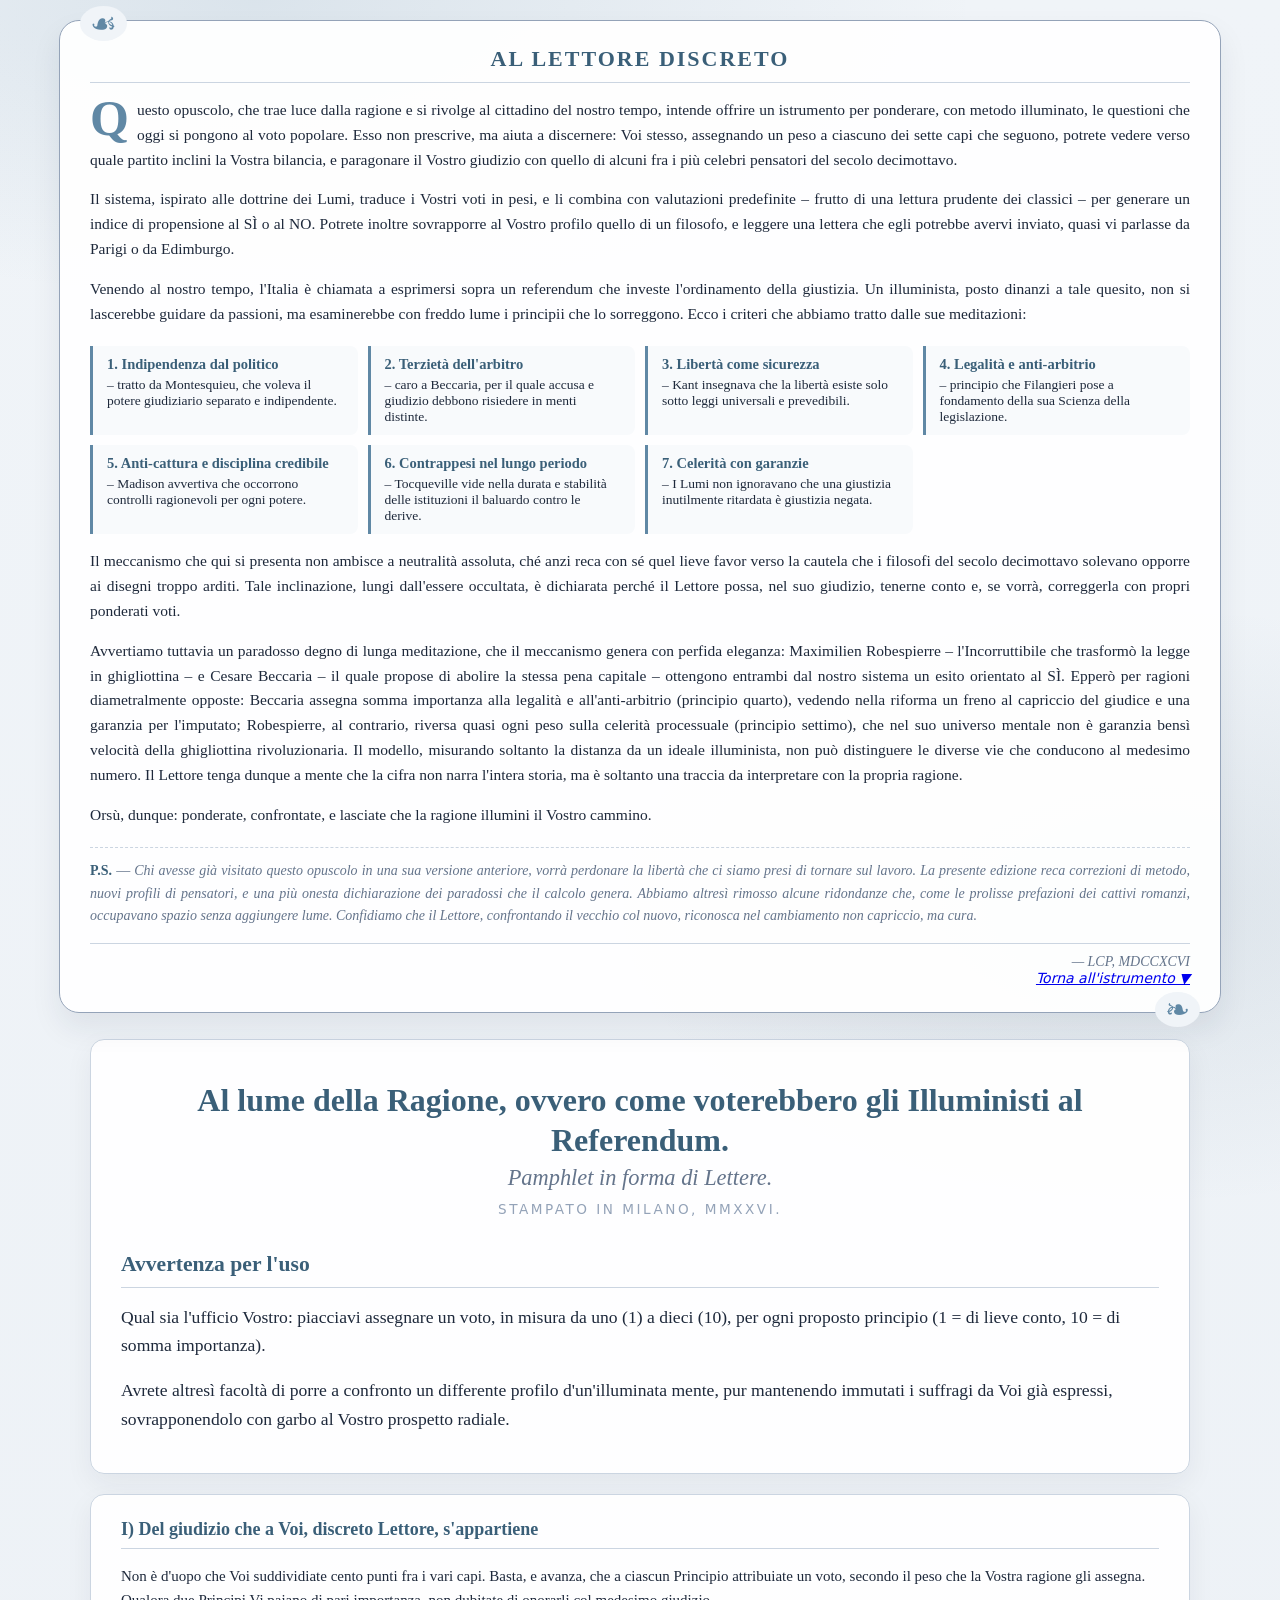
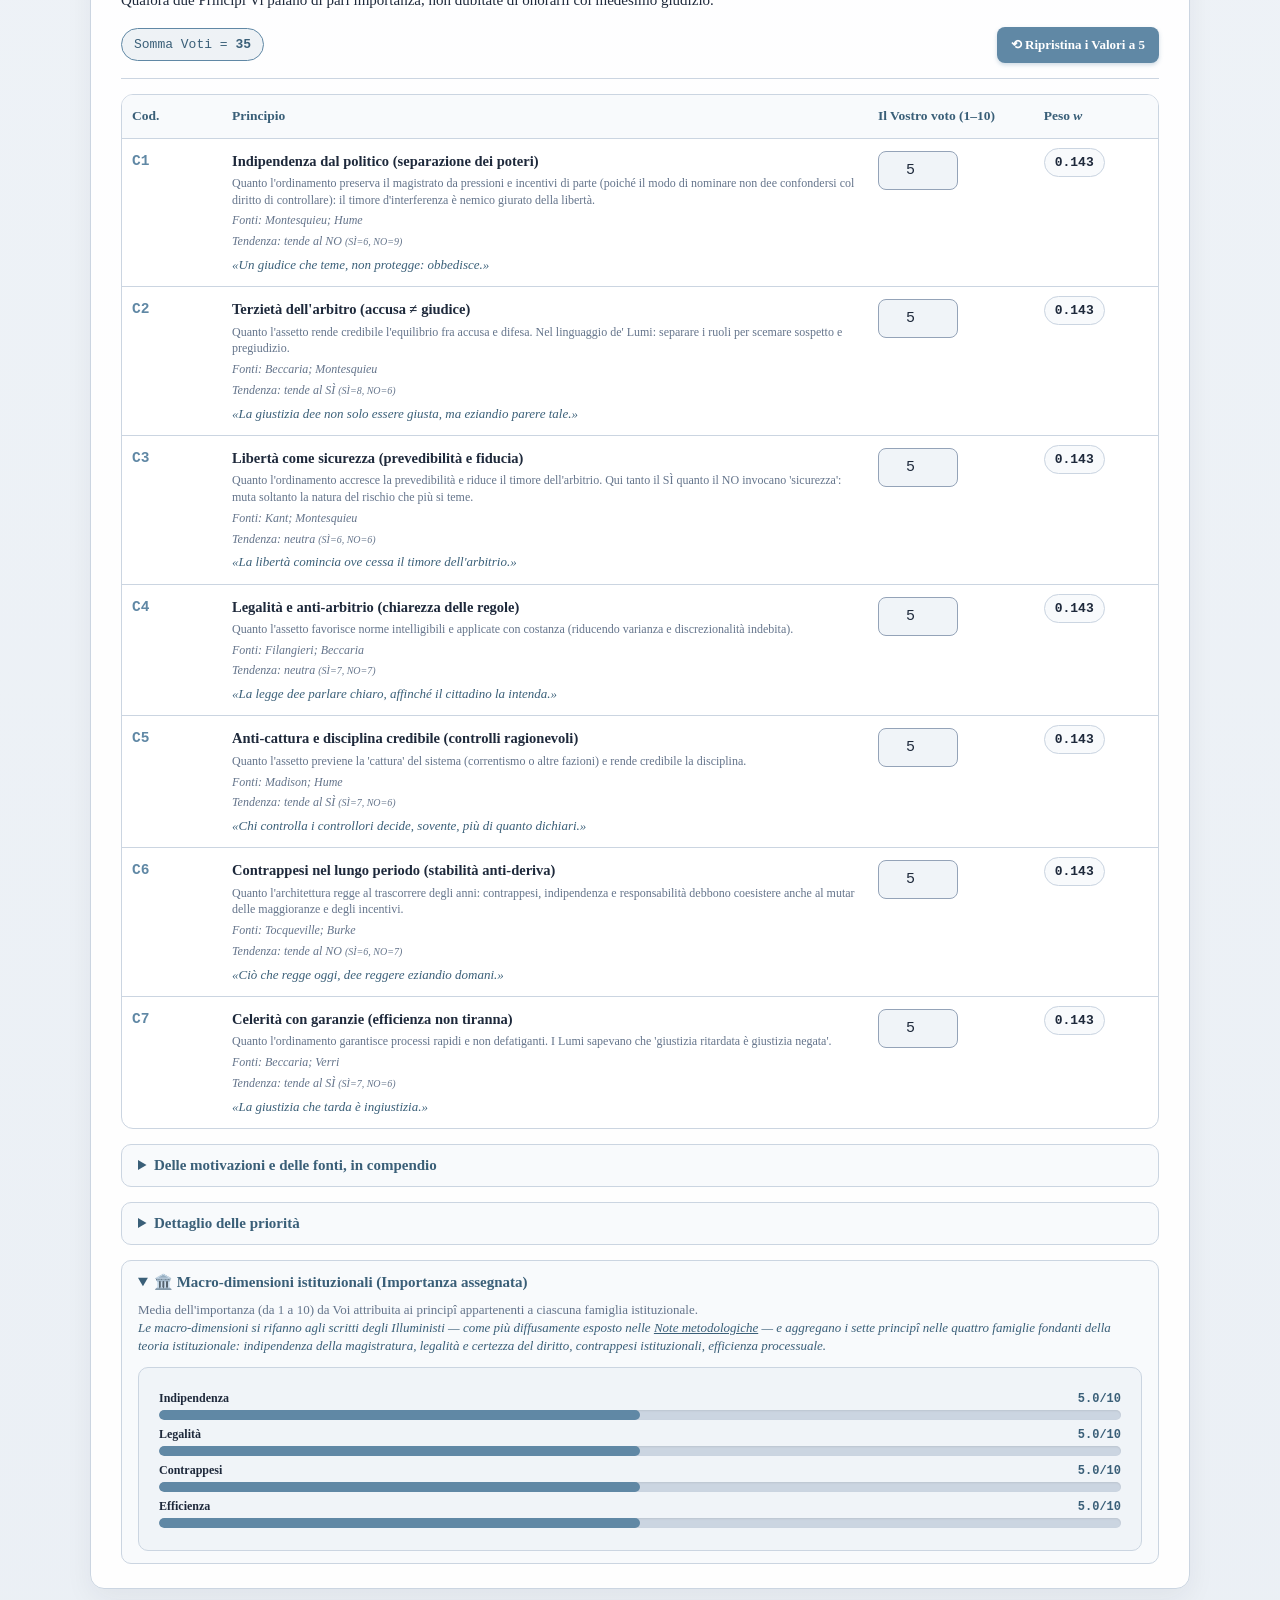
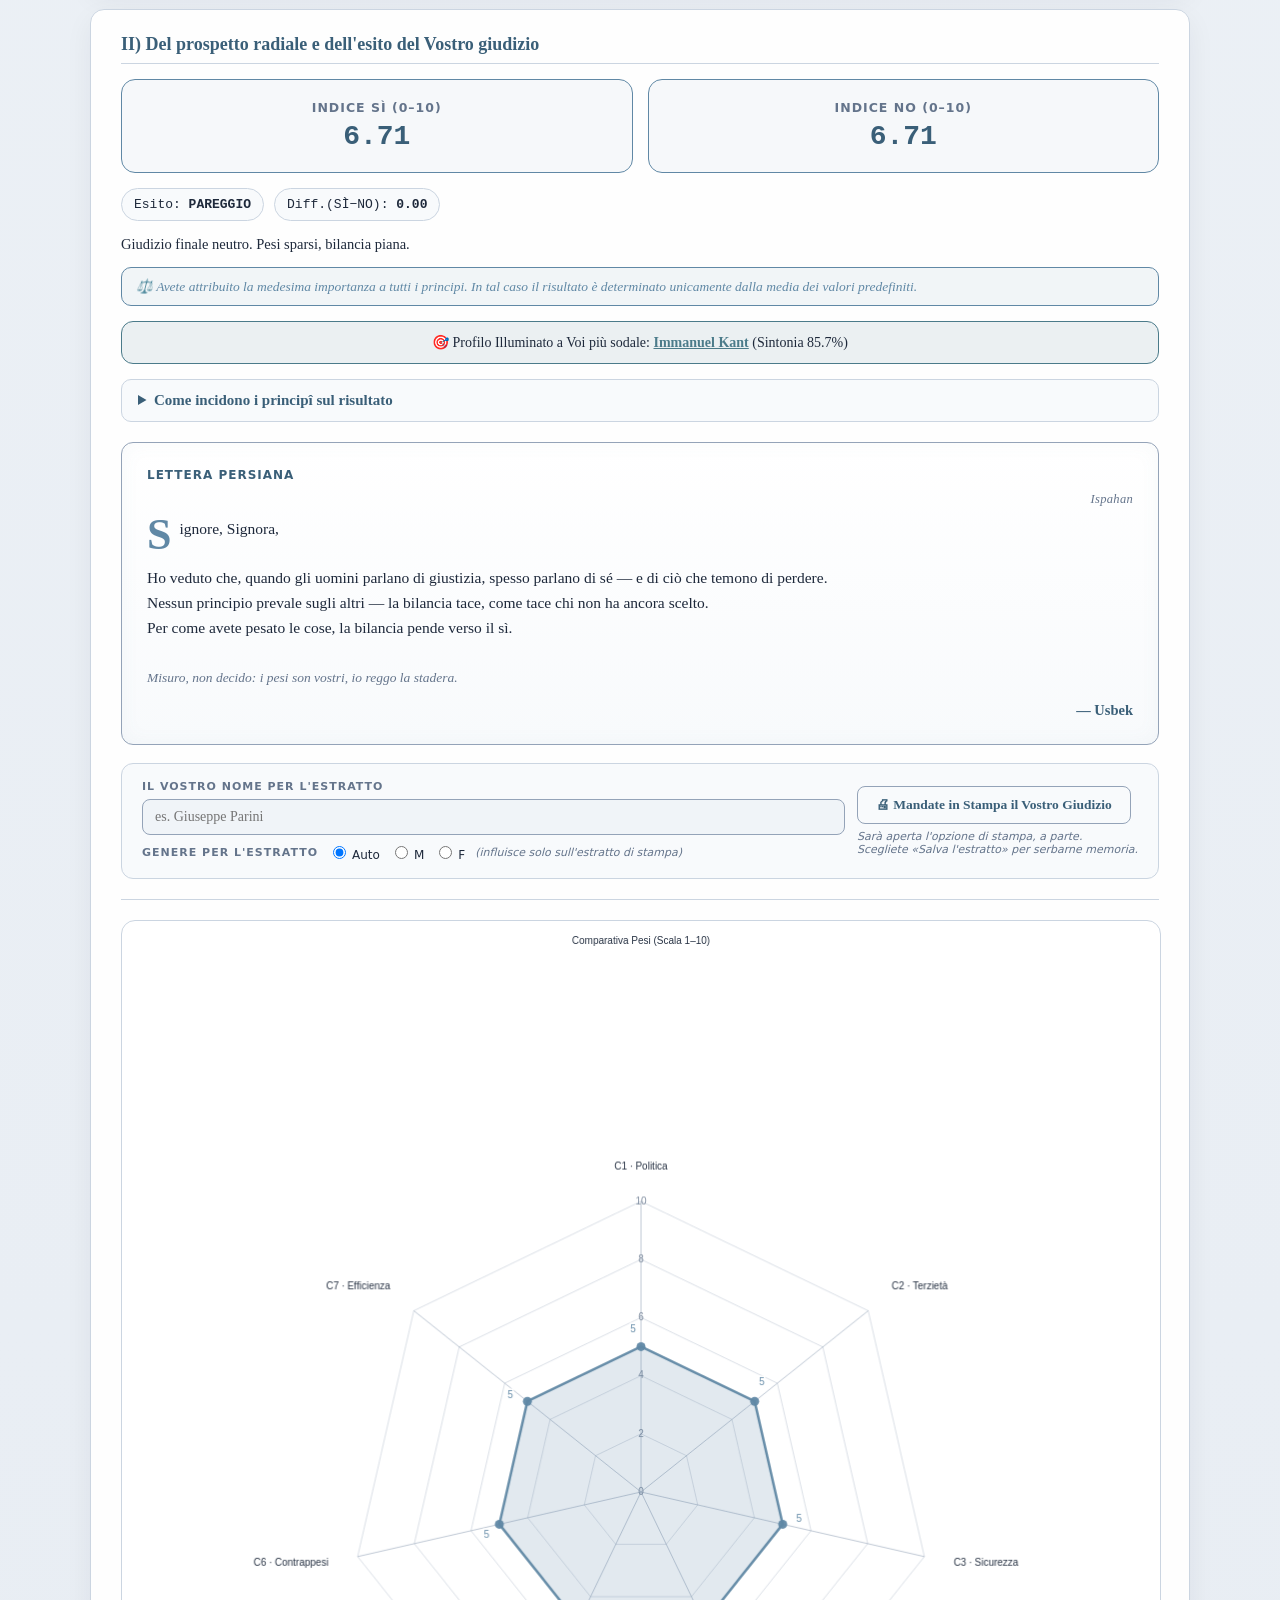
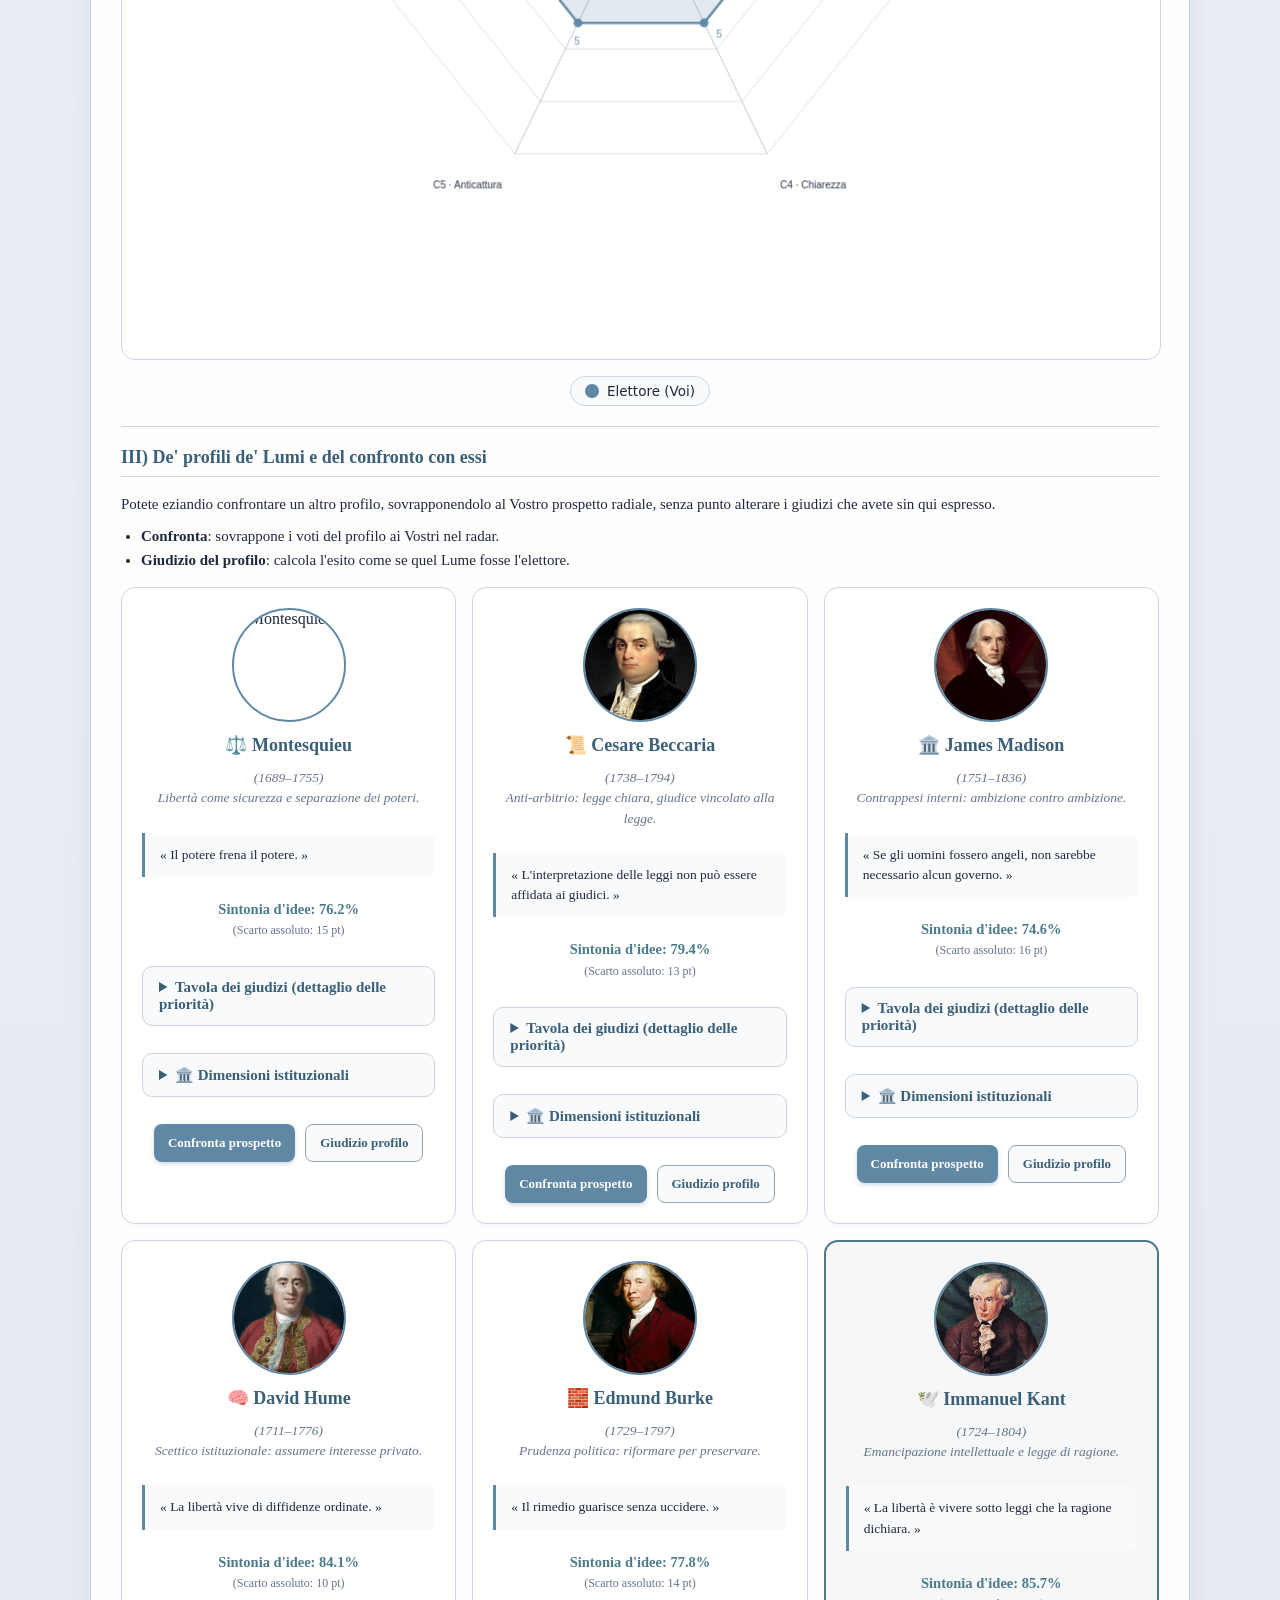
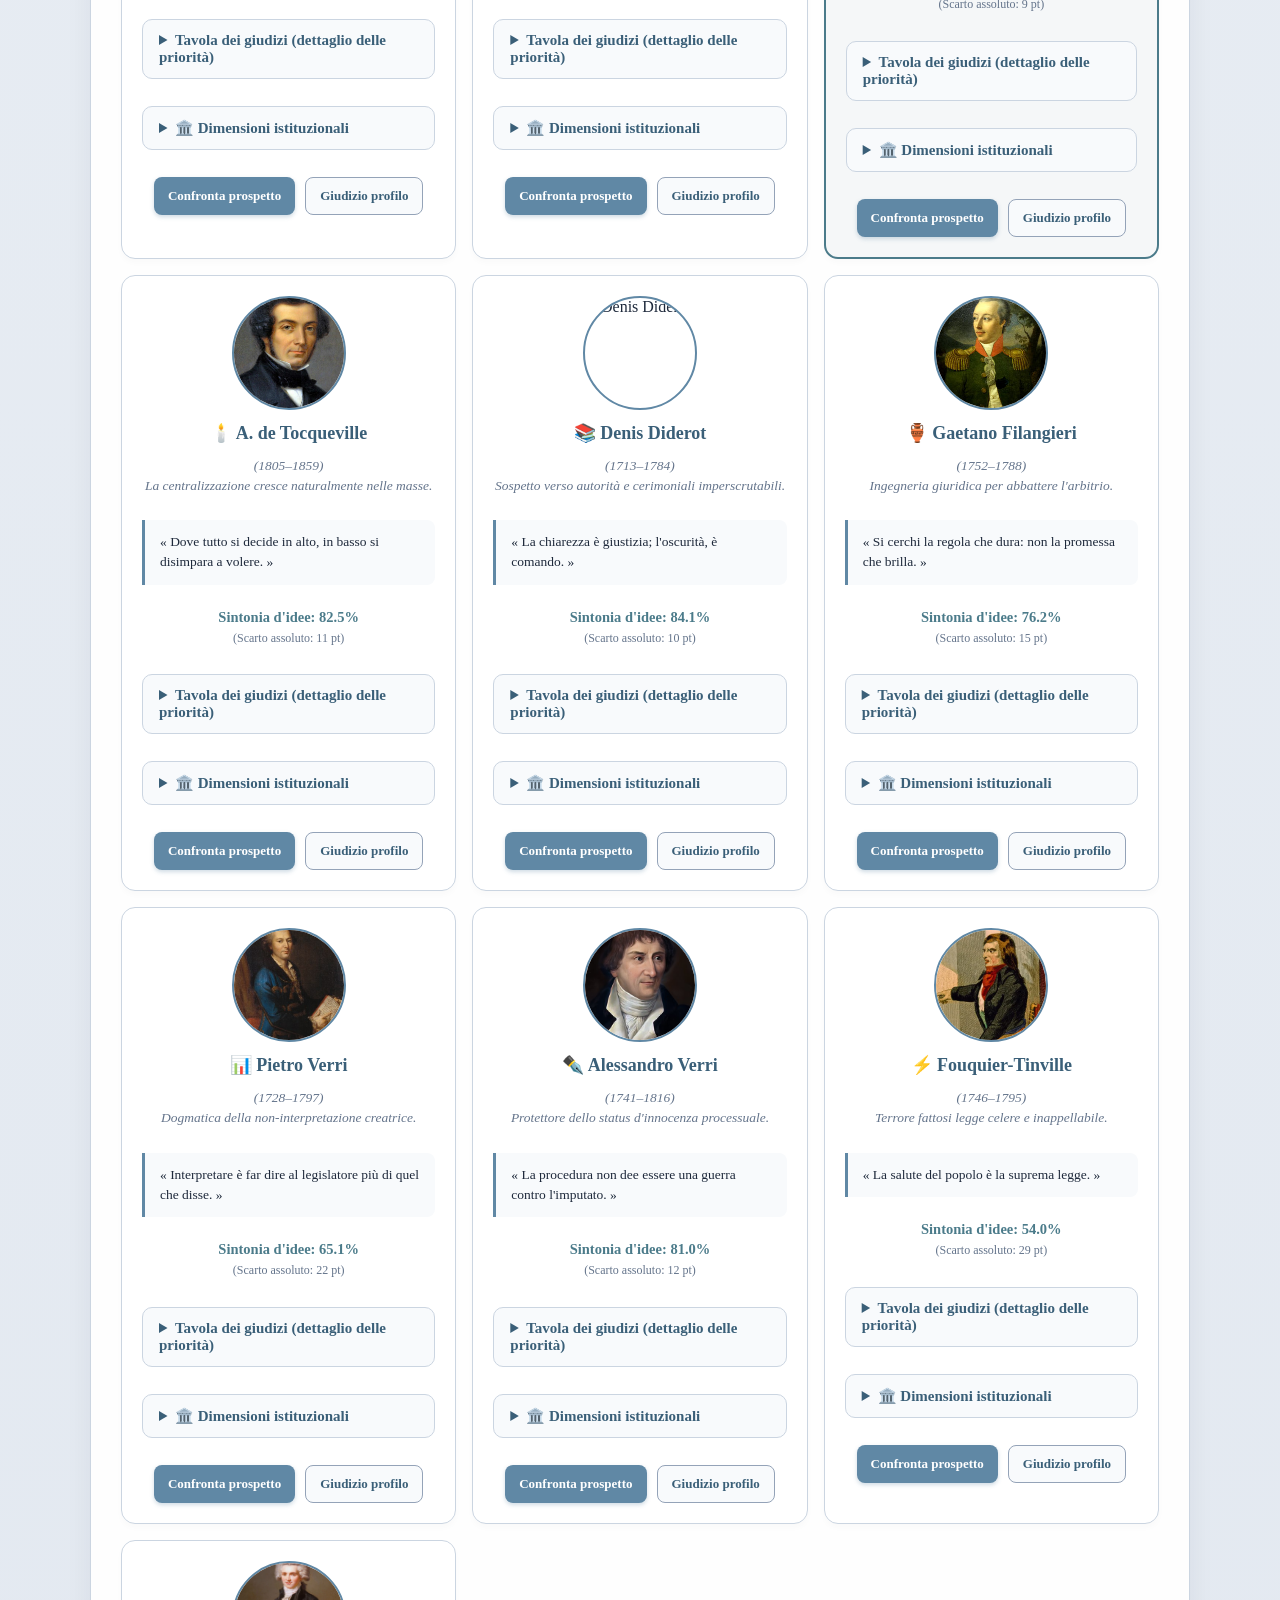
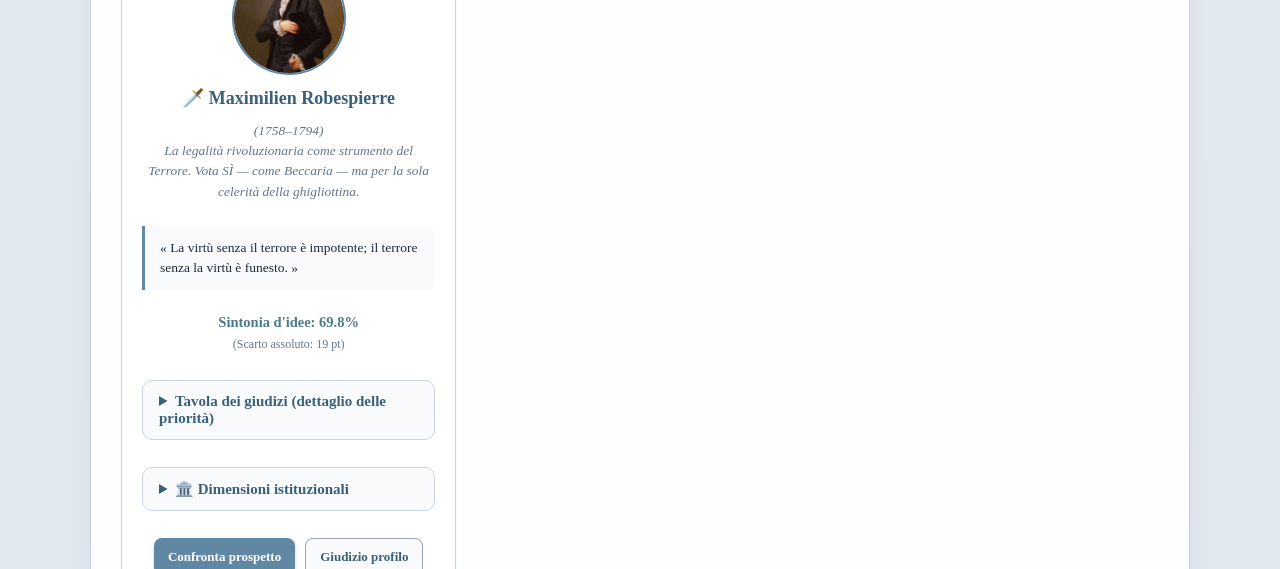
==== commit 862d56d4: "Update index.html" ====
--- a/index.html
+++ b/index.html
@@ -6,22 +6,19 @@
 <title>Al lume della Ragione – referendum degli Illuministi</title>
 <link rel="stylesheet" href="style.css">
 <style>
-  /* =========================================================
-     PALETTE CARTA DA ZUCCHERO E STILI GENERALI 
-     ========================================================= */
   :root {
-    --bg1: #f0f4f8; 
-    --bg2: #e2e8f0; 
+    --bg1: #f0f4f8;
+    --bg2: #e2e8f0;
     --panel: #ffffff;
     --panel2: #f8fafc;
     --ink: #ffffff;
-    --text: #1e293b; 
-    --muted: #64748b; 
-    --primary: #6088a5; 
-    --primary-dark: #3a5f78; 
-    --ok: #4b7b8a; 
-    --bad: #b25d53; 
-    --warn: #6088a5; 
+    --text: #1e293b;
+    --muted: #64748b;
+    --primary: #6088a5;
+    --primary-dark: #3a5f78;
+    --ok: #4b7b8a;
+    --bad: #b25d53;
+    --warn: #6088a5;
     --line: #cbd5e1;
     --line2: #94a3b8;
     --mono: ui-monospace, SFMono-Regular, Menlo, Monaco, Consolas, "Liberation Mono", monospace;
@@ -39,60 +36,98 @@
     color: var(--text);
     padding-bottom: 20px;
   }
-  
+
   p, div, span, td, th, h1, h2, h3, h4, h5, summary, button, a, li { font-family: var(--serif); }
-  .code, .kpi .val, .chip, .miniTable th, .miniTable td.code, #v_0, input[type=number], input[type=text], select, .bar-value, .bar-header-v span:last-child {
+  .code, .kpi .val, .chip, .miniTable th, .miniTable td.code, #v_0, input[type=number], .bar-value {
     font-family: var(--mono) !important;
   }
-  .bar-label, .bar-header-v span:first-child, .social-links span, .social-links a, .legend, .qual-name, .qual-dir, .gen-label {
+  .bar-label, .social-links span, .social-links a, .legend {
     font-family: var(--sans) !important;
   }
-  
-  main { max-width: 1100px; margin: 0 auto; padding: 16px; display: flex !important; flex-direction: column !important; gap: 20px; }
-  
+
+  main {
+    max-width: 1100px;
+    margin: 0 auto;
+    padding: 16px;
+    display: flex !important;
+    flex-direction: column !important;
+    gap: 20px;
+  }
+
   .card {
-    background: rgba(255,255,255,0.95); border: 1px solid var(--line); border-radius: 14px;
-    padding: 24px 30px; box-shadow: 0 10px 28px rgba(30,41,59,0.06); width: 100% !important; max-width: 100% !important; box-sizing: border-box;
+    background: rgba(255,255,255,0.95);
+    border: 1px solid var(--line);
+    border-radius: 14px;
+    padding: 24px 30px;
+    box-shadow: 0 10px 28px rgba(30,41,59,0.06);
+    width: 100% !important;
+    max-width: 100% !important;
+    box-sizing: border-box;
   }
   .card h2.card-title {
-    margin: 0 0 15px 0; font-size: clamp(16px, 4vw, 18px); font-weight: 900; color: var(--primary-dark);
-    border-bottom: 1px solid var(--line); padding-bottom: 8px;
+    margin: 0 0 15px 0;
+    font-size: clamp(16px, 4vw, 18px);
+    font-weight: 900;
+    color: var(--primary-dark);
+    border-bottom: 1px solid var(--line);
+    padding-bottom: 8px;
   }
 
   .intro-pamphlet {
-    max-width: 1100px; margin: 20px auto 10px; padding: 25px 30px; background: rgba(255,255,255,0.95); border: 1px solid var(--line2); border-radius: 20px; box-shadow: 0 15px 30px rgba(30,41,59,0.08); position: relative;
-  }
-  .intro-pamphlet::before { content: "☙"; position: absolute; top: -15px; left: 20px; font-size: 30px; color: var(--primary); background: var(--bg1); padding: 0 10px; border-radius: 50%; }
-  .intro-pamphlet::after { content: "❧"; position: absolute; bottom: -15px; right: 20px; font-size: 30px; color: var(--primary); background: var(--bg1); padding: 0 10px; border-radius: 50%; }
-  .intro-pamphlet h3 { text-align: center; font-size: 22px; font-weight: 900; margin: 0 0 15px; letter-spacing: 2px; border-bottom: 1px solid var(--line); padding-bottom: 10px; color: var(--primary-dark); }
+    max-width: 1100px;
+    margin: 20px auto 10px;
+    padding: 25px 30px;
+    background: rgba(255,255,255,0.95);
+    border: 1px solid var(--line2);
+    border-radius: 20px;
+    box-shadow: 0 15px 30px rgba(30,41,59,0.08);
+    position: relative;
+  }
+  .intro-pamphlet::before {
+    content: "☙"; position: absolute; top: -15px; left: 20px; font-size: 30px;
+    color: var(--primary); background: var(--bg1); padding: 0 10px; border-radius: 50%;
+  }
+  .intro-pamphlet::after {
+    content: "❧"; position: absolute; bottom: -15px; right: 20px; font-size: 30px;
+    color: var(--primary); background: var(--bg1); padding: 0 10px; border-radius: 50%;
+  }
+  .intro-pamphlet h3 {
+    text-align: center; font-size: 22px; font-weight: 900; margin: 0 0 15px;
+    letter-spacing: 2px; border-bottom: 1px solid var(--line); padding-bottom: 10px;
+    color: var(--primary-dark);
+  }
   .intro-pamphlet .dropcap { float: left; font-size: 50px; line-height: 0.8; margin-right: 8px; font-weight: 900; color: var(--primary); }
   .intro-pamphlet p { font-size: 15.5px; line-height: 1.6; margin: 15px 0; text-align: justify; }
+
   .criteria-list { display: grid; grid-template-columns: repeat(auto-fit, minmax(250px, 1fr)); gap: 10px; margin: 20px 0 5px; }
-  .criteria-item { background: var(--panel2); border-left: 3px solid var(--primary); padding: 10px 14px; font-size: 13.5px; border-radius: 0 8px 8px 0; }
+  .criteria-item {
+    background: var(--panel2); border-left: 3px solid var(--primary);
+    padding: 10px 14px; font-size: 13.5px; border-radius: 0 8px 8px 0;
+  }
   .criteria-item strong { display: block; font-size: 14.5px; margin-bottom: 4px; color: var(--primary-dark); }
   .signature { text-align: right; font-style: italic; margin-top: 15px; font-size: 14px; border-top: 1px solid var(--line); padding-top: 10px; color: var(--muted); }
 
   .sub { color: var(--text); font-size: clamp(14px, 3.5vw, 15px); line-height: 1.6; }
   .hr { height: 1px; background: var(--line); margin: 15px 0; }
   .row { display: flex; gap: 10px; align-items: center; flex-wrap: wrap; }
-  
+
   .chip { background: var(--panel2); border: 1px solid var(--line); padding: 8px 12px; border-radius: 999px; font-size: 13px; color: var(--text); }
   .chip.ok { border-color: var(--ok); background: rgba(75,123,138,0.1); color: var(--ok); }
   .chip.bad { border-color: var(--bad); background: rgba(178,93,83,0.1); color: var(--bad); }
   .chip.warn { border-color: var(--primary); background: rgba(96,136,165,0.1); color: var(--primary-dark); }
 
   table { width: 100%; border-collapse: separate; border-spacing: 0; overflow-x: auto; display: block; border-radius: 12px; border: 1px solid var(--line); background: #ffffff; }
-  th, td { padding: 12px 10px; border-bottom: 1px solid var(--line); vertical-align: middle; min-width: 80px; font-size: 14.5px; line-height: 1.4; }
+  th, td { padding: 12px 10px; border-bottom: 1px solid var(--line); vertical-align: top; min-width: 80px; font-size: 14.5px; line-height: 1.4; }
   th { background: var(--panel2); color: var(--primary-dark); text-align: left; font-weight: 900; font-size: 13.5px; }
   tr:last-child td { border-bottom: none; }
   .code { color: var(--primary); font-weight: 900; }
-  .desc { color: var(--muted); font-size: 12.5px; line-height: 1.5; margin-top: 4px; }
+  .desc { color: var(--muted); font-size: 12px; line-height: 1.4; margin-top: 4px; }
   .why { color: var(--primary-dark); font-size: 13px; line-height: 1.4; margin-top: 6px; font-style: italic; }
 
-  input[type=number], input[type=text], select {
-    padding: 10px; background: var(--bg1); color: var(--text); border: 1px solid var(--line2); border-radius: 8px; font-size: 15px; 
-  }
-  input[type=number] { width: 70px; text-align: center; }
+  input[type=number] {
+    width: 70px; padding: 10px 4px; background: var(--bg1); color: var(--text);
+    border: 1px solid var(--line2); border-radius: 8px; font-size: 15px; text-align: center;
+  }
 
   button { background: var(--primary); color: #ffffff; border: none; border-radius: 8px; padding: 10px 14px; cursor: pointer; font-weight: 700; font-size: 13px; transition: all 0.2s ease; box-shadow: 0 2px 4px rgba(96,136,165,0.3); }
   button:hover { filter: brightness(1.1); transform: translateY(-1px); box-shadow: 0 4px 6px rgba(96,136,165,0.4); }
@@ -105,15 +140,46 @@
   .kpi .lab { color: var(--muted); font-size: 12.5px; text-transform: uppercase; letter-spacing: 1px; font-family: var(--sans) !important; font-weight: 600; }
   canvas { background: var(--ink); border: 1px solid var(--line); border-radius: 14px; width: 100%; height: auto; display: block; margin-top: 15px; }
 
-  /* Macro Barre (Layout Utente e Profile) */
-  .macro-wrapper { background: var(--bg1); border: 1px solid var(--line); border-radius: 10px; padding: 15px 20px; margin-top: 12px; }
+  /* Macro-barre elettore (stile orizzontale originale, spazio sufficiente) */
+  .macro-wrapper {
+    background: var(--bg1); border: 1px solid var(--line); border-radius: 10px; padding: 15px 20px; margin-top: 12px;
+  }
+  .bar-container { display: flex; align-items: center; margin: 0.5rem 0; }
+  .bar-label { width: 130px; font-weight: 600; font-size: 0.95rem; color: var(--text); }
+  .bar-bg { flex: 1; height: 16px; background: var(--line); border-radius: 10px; margin: 0 12px; overflow: hidden; box-shadow: inset 0 1px 3px rgba(0,0,0,0.1); }
+  .bar-fill { height: 100%; border-radius: 10px; transition: width 0.6s cubic-bezier(0.4, 0, 0.2, 1); }
+  .bar-fill.user-bar { background: var(--primary); }
+  .bar-fill.profile-bar { background: var(--primary-dark); }
+  .bar-value { width: 40px; font-weight: 700; font-size: 0.95rem; text-align: right; color: var(--primary-dark); }
+
+  /* ── NUOVO: Macro-barre nei profili (layout verticale) ── */
   .bar-container-v { margin: 0.45rem 0; }
-  .bar-header-v { display: flex; justify-content: space-between; align-items: baseline; margin-bottom: 4px; font-size: 0.75rem; font-weight: 600; color: var(--text); font-family: var(--sans); }
-  .bar-header-v .bv { font-family: var(--mono) !important; font-weight: 700; color: var(--primary-dark); font-size: 0.75rem; white-space: nowrap; margin-left: 6px; }
-  .bar-bg-v { width: 100%; height: 10px; background: var(--line); border-radius: 10px; overflow: hidden; box-shadow: inset 0 1px 2px rgba(0,0,0,0.08); }
-  .bar-fill-v { height: 100%; border-radius: 10px; background: var(--primary-dark); transition: width 0.6s cubic-bezier(0.4,0,0.2,1); }
-  
-  .qual-row { display: flex; align-items: center; gap: 10px; margin: 5px 0; font-size: 13.5px; padding: 4px 0; border-bottom: 1px solid var(--line); }
+  .bar-container-v .bar-header {
+    display: flex; justify-content: space-between; align-items: baseline;
+    margin-bottom: 4px; font-size: 0.75rem; font-weight: 600;
+    color: var(--text); font-family: var(--sans);
+  }
+  .bar-container-v .bar-header .bv {
+    font-family: var(--mono) !important; font-weight: 700;
+    color: var(--primary-dark); font-size: 0.75rem; white-space: nowrap; margin-left: 6px;
+  }
+  .bar-container-v .bar-bg-v {
+    width: 100%; height: 10px; background: var(--line);
+    border-radius: 10px; overflow: hidden;
+    box-shadow: inset 0 1px 2px rgba(0,0,0,0.08);
+  }
+  .bar-container-v .bar-fill-v {
+    height: 100%; border-radius: 10px;
+    background: var(--primary-dark);
+    transition: width 0.6s cubic-bezier(0.4,0,0.2,1);
+  }
+
+  /* ── NUOVO: Contributi qualitativi SÌ/NO ── */
+  .qual-row {
+    display: flex; align-items: center; gap: 10px;
+    margin: 5px 0; font-size: 13.5px; padding: 4px 0;
+    border-bottom: 1px solid var(--line);
+  }
   .qual-row:last-child { border-bottom: none; }
   .qual-icon { font-size: 15px; width: 22px; text-align: center; flex-shrink: 0; }
   .qual-label { flex: 1; color: var(--text); font-size: 13px; }
@@ -127,37 +193,55 @@
   details p, details li { color: var(--text); font-size: 14px; line-height: 1.6; margin-top: 10px; }
 
   .profiles { display: grid; gap: 16px; grid-template-columns: repeat(auto-fit, minmax(320px, 1fr)); }
-  .profile { display: flex; flex-direction: column; gap: 12px; border: 1px solid var(--line); border-radius: 14px; padding: 20px; background: #ffffff; box-shadow: 0 4px 6px rgba(0,0,0,0.02); }
+  .profile {
+    display: flex; flex-direction: column; gap: 12px;
+    border: 1px solid var(--line); border-radius: 14px; padding: 20px; background: #ffffff;
+    box-shadow: 0 4px 6px rgba(0,0,0,0.02);
+  }
   .profile.compareOn { border-color: var(--primary); box-shadow: 0 0 0 2px var(--primary) inset; }
   .profile.mostSimilar { border: 2px solid var(--ok); background: rgba(75,123,138,0.05); }
   .profile img { width: 110px; height: 110px; object-fit: cover; border-radius: 50%; border: 2px solid var(--primary); margin: 0 auto; }
   .profile h3 { margin: 0; font-size: 18px; text-align: center; color: var(--primary-dark); }
   .profile .bio { margin-top: 4px; color: var(--muted); font-size: 13.5px; line-height: 1.5; text-align: center; font-style: italic; }
-  .profile .quote { margin-top: 12px; padding: 12px 15px; border-left: 3px solid var(--primary); background: var(--panel2); border-radius: 0 8px 8px 0; color: var(--text); font-size: 13.5px; line-height: 1.5; font-style: italic; }
+  .profile .quote {
+    margin-top: 12px; padding: 12px 15px; border-left: 3px solid var(--primary);
+    background: var(--panel2); border-radius: 0 8px 8px 0; color: var(--text); font-size: 13.5px; line-height: 1.5;
+  }
   .profile .btnrow { margin-top: auto; display: flex; gap: 10px; flex-wrap: wrap; justify-content: center; }
 
-  .social-links { display: flex; flex-wrap: wrap; gap: 20px; justify-content: center; align-items: center; margin-top: 15px; padding-top: 20px; border-top: 1px dashed var(--line2); }
+  .social-links {
+    display: flex; flex-wrap: wrap; gap: 20px;
+    justify-content: center; align-items: center;
+    margin-top: 15px; padding-top: 20px; border-top: 1px dashed var(--line2);
+  }
   .social-links p { width: 100%; text-align: center; margin-bottom: 5px; color: var(--muted); font-size: 14.5px;}
   .social-links span { display: inline-flex; align-items: center; justify-content: center; gap: 6px; font-size: 15px; }
-  .social-links a { color: var(--primary-dark); font-weight: 700; text-decoration: none; border-bottom: 1px dotted var(--primary); padding-bottom: 2px; font-family:var(--sans) !important; }
+  .social-links a { color: var(--primary-dark); font-weight: 700; text-decoration: none; border-bottom: 1px dotted var(--primary); padding-bottom: 2px; }
+  .social-links a:hover { color: var(--primary); border-bottom-style: solid; }
 
   .legendRow { display: flex; gap: 12px; flex-wrap: wrap; align-items: center; margin-top: 16px; justify-content: center; }
-  .legend { display: flex; align-items: center; gap: 8px; font-size: 13.5px; color: var(--text); border: 1px solid var(--line); background: var(--panel2); padding: 6px 14px; border-radius: 999px; font-weight: 600; }
+  .legend { display: flex; align-items: center; gap: 8px; font-size: 13.5px; color: var(--text); border: 1px solid var(--line); background: var(--panel2); padding: 6px 14px; border-radius: 999px; }
   .dot { width: 14px; height: 14px; border-radius: 50%; display: inline-block; }
 
-  .project-info { max-width: 1100px; margin: 20px auto 0; padding: 20px; display: flex; flex-wrap: wrap; gap: 20px; align-items: center; justify-content: center; background: var(--panel2); border: 1px solid var(--line); border-radius: 20px; font-size: 13.5px; }
-  
-  .letterBox { position:relative; border: 1px solid var(--line2); background: linear-gradient(180deg, #ffffff, #f8fafc); border-radius: 12px; padding: 25px; margin-top: 20px; box-shadow: inset 0 0 20px rgba(96,136,165,0.05); }
-  .letterBox .sig { margin-top: 12px; color: var(--primary-dark); font-size: 14.5px; text-align: right; font-weight: bold; font-style:italic;}
+  .project-info {
+    max-width: 1100px; margin: 20px auto 0; padding: 20px; display: flex; flex-wrap: wrap; gap: 20px;
+    align-items: center; justify-content: center; background: var(--panel2); border: 1px solid var(--line); border-radius: 20px; font-size: 13.5px;
+  }
+  .project-info a { color: var(--primary-dark); text-decoration: underline; font-family: var(--sans) !important;}
+
+  .letterBox {
+    border: 1px solid var(--line2); background: linear-gradient(180deg, #ffffff, #f8fafc);
+    border-radius: 12px; padding: 25px; margin-top: 20px; box-shadow: inset 0 0 20px rgba(96,136,165,0.05);
+  }
+  .letterBox .sig { margin-top: 12px; color: var(--primary-dark); font-size: 14.5px; text-align: right; font-weight: bold; }
   .letterBox .dropcap { font-size: 15.5px; color: var(--text); line-height: 1.6; }
   .letterBox .dropcap::first-letter { float: left; font-size: 44px; line-height: 0.8; padding-right: 8px; font-weight: 900; color: var(--primary); }
   .letter-luogo { text-align: right; font-style: italic; font-size: 12.5px; color: var(--muted); margin-bottom: 10px; letter-spacing: 0.3px; }
 
+  /* ── Classi precedentemente mancanti ── */
+  .tilt { color: var(--muted); font-size: 12px; margin-top: 4px; font-style: italic; }
+  .notes-section { max-width: 1100px; margin: 20px auto 0; padding: 0 16px; }
   .equal-weights-note { background: rgba(96,136,165,0.08); border: 1px solid var(--primary); border-radius: 10px; padding: 10px 14px; font-size: 13.5px; }
-  
-  /* Generali Lettore inputs */
-  .gen-box { display:flex; flex-direction:column; gap:6px; flex:1; min-width:140px; }
-  .gen-label { font-size:12px; color:var(--primary-dark); text-transform:uppercase; letter-spacing:1px; font-weight:600; }
 </style>
 </head>
 
@@ -166,25 +250,30 @@
 <div class="intro-pamphlet">
   <h3>AL LETTORE DISCRETO</h3>
   <p><span class="dropcap">Q</span>uesto opuscolo, che trae luce dalla ragione e si rivolge al cittadino del nostro tempo, intende offrire un istrumento per ponderare, con metodo illuminato, le questioni che oggi si pongono al voto popolare. Esso non prescrive, ma aiuta a discernere: Voi stesso, assegnando un peso a ciascuno dei sette capi che seguono, potrete vedere verso quale partito inclini la Vostra bilancia, e paragonare il Vostro giudizio con quello di alcuni fra i più celebri pensatori del secolo decimottavo.</p>
-  
-  <p>Il sistema traduce i Vostri voti in pesi, esaltandone algebricamente gli estremismi per impedire a preferenze tiepide d'inquinare i grandi slanci morali; essi verran poi combinati con le misurazioni predefinite tratte dai filosofi per trarre l'indice di SÌ e NO finale.</p>
-
-  <div class="criteria-list" style="margin-top:20px;">
-    <div class="criteria-item"><strong>1. Indipendenza dal politico</strong> – l'assillo della divisione statuale di Montesquieu.</div>
-    <div class="criteria-item"><strong>2. Terzietà dell'arbitro</strong> – baluardo propugnato da Cesare Beccaria.</div>
-    <div class="criteria-item"><strong>3. Libertà come sicurezza (Certezza della norma)</strong> – da Kant a Montesquieu, a presidio del cittadino contro le leggi volubili e incostanti dello Stato.</div>
-    <div class="criteria-item"><strong>4. Limitazione del giudice (Freno all'interpretazione)</strong> – l'assoluto rigore preteso da Beccaria, affinché il togato nell'Aula non si eriga a sovrano sostituendosi al legislatore.</div>
-    <div class="criteria-item"><strong>5. Disciplina e anticattura</strong> – Madison vi ravvisa il sol frenar delle miserie umane in ascesa al governo.</div>
-    <div class="criteria-item"><strong>6. Contrappesi nel tempo</strong> – architetture d'eternità sviscerate nel guardar alla storia, da Tocqueville.</div>
-    <div class="criteria-item"><strong>7. Celerità processuale</strong> – Verri, ché giudiziare lento è flagello per ambo i partiti e pel giusto fato d'un patire celere e sicuro.</div>
+
+  <p>Il sistema, ispirato alle dottrine dei Lumi, traduce i Vostri voti in pesi, e li combina con valutazioni predefinite – frutto di una lettura prudente dei classici – per generare un indice di propensione al SÌ o al NO. Potrete inoltre sovrapporre al Vostro profilo quello di un filosofo, e leggere una lettera che egli potrebbe avervi inviato, quasi vi parlasse da Parigi o da Edimburgo.</p>
+
+  <p>Venendo al nostro tempo, l'Italia è chiamata a esprimersi sopra un referendum che investe l'ordinamento della giustizia. Un illuminista, posto dinanzi a tale quesito, non si lascerebbe guidare da passioni, ma esaminerebbe con freddo lume i principii che lo sorreggono. Ecco i criteri che abbiamo tratto dalle sue meditazioni:</p>
+
+  <div class="criteria-list">
+    <div class="criteria-item"><strong>1. Indipendenza dal politico</strong> – tratto da Montesquieu, che voleva il potere giudiziario separato e indipendente.</div>
+    <div class="criteria-item"><strong>2. Terzietà dell'arbitro</strong> – caro a Beccaria, per il quale accusa e giudizio debbono risiedere in menti distinte.</div>
+    <div class="criteria-item"><strong>3. Libertà come sicurezza</strong> – Kant insegnava che la libertà esiste solo sotto leggi universali e prevedibili.</div>
+    <div class="criteria-item"><strong>4. Legalità e anti-arbitrio</strong> – principio che Filangieri pose a fondamento della sua Scienza della legislazione.</div>
+    <div class="criteria-item"><strong>5. Anti-cattura e disciplina credibile</strong> – Madison avvertiva che occorrono controlli ragionevoli per ogni potere.</div>
+    <div class="criteria-item"><strong>6. Contrappesi nel lungo periodo</strong> – Tocqueville vide nella durata e stabilità delle istituzioni il baluardo contro le derive.</div>
+    <div class="criteria-item"><strong>7. Celerità con garanzie</strong> – I Lumi non ignoravano che una giustizia inutilmente ritardata è giustizia negata.</div>
   </div>
 
-  <p>Avvertiamo tuttavia un paradosso degno di lunga meditazione: Maximilien Robespierre – l'Incorruttibile che trasformò la legge in ghigliottina – e Cesare Beccaria – il quale propose di abolire la stessa pena capitale – ottengono entrambi dal nostro sistema un esito netto verso il SÌ. Epperò per motivazioni ch'oggi un fiammeggiante esame disvela per opposte! Beccaria assegna il suo sommo decimo voto a <em>"Subordinare i poteri in stretta Legalità"</em> (C4), bloccando il polso ai tribunali d'orditure ombrose; l'Avversario parigino v'incensa la medesima pendenza poichè scaraventa ai calcoli il solo fervore cieco verso una <em>Celerità letale del giudizio</em> (C7) stroncata d'altre e fastidiose salvaguardie processuali d'equilibrio, non utili in era giacobina! </p>
-
-  <p>La misuratrice Macchina soppesa per Voi il tracciato ma mai, come narran gl'accorti storici e codificator della norma ch'affolla il <em>Progetto LCP</em> (rinvenuto alle sezion de fondo al plico telematico presente con note bibliografice intonse d'autori di rimando ove legger tra righe) giudicherà l’anima Vostra ascosa de lettore votante!</p>
-  
+  <p>Il meccanismo che qui si presenta non ambisce a neutralità assoluta, ché anzi reca con sé quel lieve favor verso la cautela che i filosofi del secolo decimottavo solevano opporre ai disegni troppo arditi. Tale inclinazione, lungi dall'essere occultata, è dichiarata perché il Lettore possa, nel suo giudizio, tenerne conto e, se vorrà, correggerla con propri ponderati voti.</p>
+
+  <p>Avvertiamo tuttavia un paradosso degno di lunga meditazione, che il meccanismo genera con perfida eleganza: Maximilien Robespierre – l'Incorruttibile che trasformò la legge in ghigliottina – e Cesare Beccaria – il quale propose di abolire la stessa pena capitale – ottengono entrambi dal nostro sistema un esito orientato al SÌ. Epperò per ragioni diametralmente opposte: Beccaria assegna somma importanza alla legalità e all'anti-arbitrio (principio quarto), vedendo nella riforma un freno al capriccio del giudice e una garanzia per l'imputato; Robespierre, al contrario, riversa quasi ogni peso sulla celerità processuale (principio settimo), che nel suo universo mentale non è garanzia bensì velocità della ghigliottina rivoluzionaria. Il modello, misurando soltanto la distanza da un ideale illuminista, non può distinguere le diverse vie che conducono al medesimo numero. Il Lettore tenga dunque a mente che la cifra non narra l'intera storia, ma è soltanto una traccia da interpretare con la propria ragione.</p>
+
+  <p>Orsù, dunque: ponderate, confrontate, e lasciate che la ragione illumini il Vostro cammino.</p>
+
+  <p style="border-top: 1px dashed var(--line); padding-top: 12px; margin-top: 20px; font-size: 14px; color: var(--muted);"><strong style="color:var(--primary-dark);">P.S.</strong> — <em>Chi avesse già visitato questo opuscolo in una sua versione anteriore, vorrà perdonare la libertà che ci siamo presi di tornare sul lavoro. La presente edizione reca correzioni di metodo, nuovi profili di pensatori, e una più onesta dichiarazione dei paradossi che il calcolo genera. Abbiamo altresì rimosso alcune ridondanze che, come le prolisse prefazioni dei cattivi romanzi, occupavano spazio senza aggiungere lume. Confidiamo che il Lettore, confrontando il vecchio col nuovo, riconosca nel cambiamento non capriccio, ma cura.</em></p>
   <div class="signature">
-    — Luca Cetara Publishing, MDCCXCVI <br>
+    — LCP, MDCCXCVI <br>
     <a href="#inizio" style="font-family: var(--sans);">Torna all'istrumento ▼</a>
   </div>
 </div>
@@ -208,42 +297,23 @@
       Avvertenza per l'uso
     </h3>
     <div style="text-align: left; font-size: 1.1rem; color: var(--text); line-height: 1.6;">
-      <p style="margin-top: 0;">Palesate prima di tutto a chi di dovere chi siete o sotto qual pseudonimo agite. Assegnate quindi un voto in misura da uno (1) a dieci (10) a ciascuno de' proposti principii.</p>
-      <p style="margin-bottom: 0;">L'istrumento non indugerà a svelarvi il parer d'assieme ed il nome dell'insigne Lume che si ergerà a difensor dei Vostri medesimi pesi, approntando per Voi una vera tavola da mandare in tipografia (la qual resta sul vostro strumento e nulla invia ai padroni del torchio).</p>
+      <p style="margin-top: 0;">Qual sia l'ufficio Vostro: piacciavi assegnare un voto, in misura da uno (1) a dieci (10), per ogni proposto principio (1 = di lieve conto, 10 = di somma importanza).</p>
+      <p style="margin-bottom: 0;">Avrete altresì facoltà di porre a confronto un differente profilo d'un'illuminata mente, pur mantenendo immutati i suffragi da Voi già espressi, sovrapponendolo con garbo al Vostro prospetto radiale.</p>
     </div>
   </section>
 
-  <!-- SEZIONE DI VOTO E GENERALITÀ -->
+  <!-- SEZIONE DI VOTO -->
   <section class="card">
-    <h2 class="card-title">I) Delle Vostre Generalità e de' Vostri Giudizi</h2>
-
-    <div class="row" style="margin-bottom:20px; background:var(--panel2); padding:15px; border-radius:10px; border:1px dashed var(--line2);">
-      <div class="gen-box">
-        <label class="gen-label">Vostro Nome</label>
-        <input type="text" id="inName" placeholder="Omettete se volete esser incognito...">
-      </div>
-      <div class="gen-box">
-        <label class="gen-label">Da quale Luogo leggete?</label>
-        <input type="text" id="inCity" placeholder="Milano, Parigi...">
-      </div>
-      <div class="gen-box" style="flex:0.5;">
-        <label class="gen-label">Conforme</label>
-        <select id="inGender">
-          <option value="M" selected>M (Signore)</option>
-          <option value="F">F (Signora)</option>
-          <option value="N">— (Tacer il genere)</option>
-        </select>
-      </div>
-    </div>
-
+    <h2 class="card-title">I) Del giudizio che a Voi, discreto Lettore, s'appartiene</h2>
     <div class="sub">
-      A ciascun Principio attribuiate ora il Vostro voto di vitale importanza.
-    </div>
-    
+      Non è d'uopo che Voi suddividiate cento punti fra i vari capi. Basta, e avanza, che a ciascun Principio attribuiate un voto, secondo il peso che la Vostra ragione gli assegna.<br>
+      Qualora due Principi Vi paiano di pari importanza, non dubitate di onorarli col medesimo giudizio.
+    </div>
+
     <div class="row" style="margin-top:15px">
       <span class="chip warn" id="sumChip">Somma de' Vostri voti = <b>—</b></span>
       <span style="margin-left:auto; display:flex; gap:8px;">
-        <button id="btnReset" class="secondary">⟲ Ripristina i Valori a 5</button>
+        <button id="btnReset">⟲ Ripristina i Valori a 5</button>
       </span>
     </div>
 
@@ -255,38 +325,33 @@
           <th style="width:7%">Cod.</th>
           <th>Principio</th>
           <th style="width:16%">Il Vostro voto (1–10)</th>
-          <th style="width:12%">Peso Reale</th>
+          <th style="width:12%">Peso <i>w</i></th>
         </tr>
       </thead>
       <tbody id="criteriaBody"></tbody>
     </table>
 
     <details>
-      <summary>Sugli aspetti concettuali e filosofici de' criteri sull'arbitrio</summary>
-      
-      <div style="background:var(--panel2); border-left:3px solid var(--primary-dark); padding:15px; margin:10px 0; border-radius:4px; font-size:13.5px; font-style:italic; line-height:1.5; color:var(--text);">
-        <b>Il delicato varco e limite sui poteri del patteggiare civile</b><br>
-        Per i pensatori dei Lumi, l'incertezza che toglie libertà al cittadino ha due origini ben distinte, una sistemica e suprema per natura legislante e una che vi scivola in ultima fazione come sentenziato capriccio:<br><br>
-        Assegnando un peso elevato al <b>Criterio Terzo (C3 - Sicurezza del cittadino e universalità)</b>, Voi difendete il Popolo e gli uffizi dinanzi <i>allo Stato</i> in sua veste maggiore; esigete e pesate che un regime in sua facondia parlamentare si curi, protegga e precluda riforme mutanti, garantendosi non volubilità nei fondamenti sociali ch'edificò senza diseguali per ogni individuo parato d'anzi al Fato medesimo.<br><br> 
-        Assegnando un peso sommo a contrario all'unilaterale frena giudicatore <b>Criterio Quarto (C4 - Freno all'Esegesi pretoriale ed applicazione d'ossequio formale all'urto sentenziale)</b>, il foco Vostro Vede salvaguardi nell'entrare nell’<i>Aula giudicante del Tribunale in atto vivo d’incriminare</i>. Costì frenando i toga affinche applichino letteral precision ai comandi staccandosì e respingendosi lo spettrato riaffar in creative virtudi etiche dell'interprete d’imputar! 
-      </div>
-
-      <ul id="motivationList" style="font-size:13.5px; margin-top:15px;"></ul>
-      
-      <p class="desc" style="font-size:13.5px; font-style:italic; border-top:1px dashed var(--line); padding-top:10px; margin-top:10px;">
-        (Queste logiche riflettono in trasparenza palese letture d'accorta matrice storico accademica sui disegni, limitate ne le note formali poste pel saggio del modello in appendice metodologica d'accompagnamento che disvelasi ai cercator ed in cui son rintracciate e citat l'ampia rete di giustificative al ver de li referenda!)
+      <summary>Delle motivazioni e delle fonti, in compendio</summary>
+      <ul id="motivationList"></ul>
+      <p class="desc" style="font-size:13.5px; font-style:italic;">
+        Il modello che Vi proponiamo è "trasparente": esso mostra eziandio se un Criterio, per come sono stimati i punteggi, inclini lievemente verso il SÌ o verso il NO.<br>
+        (Questa scelta riflette una lettura "settecentesca" prudenziale, attenta al rischio che leve politiche o disciplinari possano, col tempo, comprimere l'indipendenza del giudicare).
       </p>
     </details>
 
+    <!-- MODIFICATO: da "Mostra riepilogo dei valori assegnati" a "Dettaglio delle priorità" -->
     <details>
-      <summary>Dettaglio delle priorità calcolate in algebra Quadratica!</summary>
+      <summary>Dettaglio delle priorità</summary>
       <div class="desc" style="margin-top:10px; margin-bottom:8px; font-size:13px; font-style:italic; border-left:3px solid var(--primary); padding-left:10px;">
-        La colonna <b>Impatto sul risultato</b> è frutto dell'amplificazione "Quadratica": il motore ha sollevato all'esponenziale le posizioni espresse ai lati supremi, sminuzzando lo zelare di moderati in calcoli d'appiattamento a pie’ per l'indice che porta ad SÌ/NO le bilance fien disposte su focolari veri ove i deboli fan stentar ma pesanti scardinon vince la vetta!
+        La colonna <b>Impatto sul risultato</b> mostra quanto ciascun principio tira la bilancia, e in quale direzione: è il prodotto del Vostro peso per la differenza tra i punteggi SÌ e NO. Un valore positivo spinge verso il SÌ (🟢), uno negativo verso il NO (🔴); se è vicino a zero il principio è neutro (⚪).
       </div>
       <div class="miniTable" style="margin-top:10px;">
         <table>
           <thead>
-            <tr><th>Cod.</th><th>Vostro Voto</th><th>Peso Costituitosi In Esponenzial Vettorial (w)</th><th>Impatto Effettivo Or Tira in</th></tr>
+            <!-- MODIFICATO: "Influenza" → "Impatto sul risultato" -->
+            <tr><th colspan="4">Riepilogo del Vostro giudizio — per Principio</th></tr>
+            <tr><th>Cod.</th><th>Vostro Voto</th><th>Peso <i>w</i></th><th>Impatto sul risultato</th></tr>
           </thead>
           <tbody id="electorSummary"></tbody>
         </table>
@@ -294,7 +359,11 @@
     </details>
 
     <details open>
-      <summary>🏛️ Macro-dimensioni istituzionali (Le Radici e Scission d'Appoggio a Scala Numerabile su decime l’Urne a Parer Lineare Affin a Sottesi Vostri)</summary>
+      <summary>🏛️ Macro-dimensioni istituzionali (Importanza assegnata)</summary>
+      <div class="desc" style="margin-top:10px; font-size:13px;">
+        Media dell'importanza (da 1 a 10) da Voi attribuita ai principî appartenenti a ciascuna famiglia istituzionale.<br>
+        <span style="font-style:italic; color:var(--primary-dark);">Le macro-dimensioni si rifanno agli scritti degli Illuministi — come più diffusamente esposto nelle <a href="note-bibliografia.html" style="color:var(--primary-dark);">Note metodologiche</a> — e aggregano i sette principî nelle quattro famiglie fondanti della teoria istituzionale: indipendenza della magistratura, legalità e certezza del diritto, contrappesi istituzionali, efficienza processuale.</span>
+      </div>
       <div id="macroBars" class="macro-wrapper"></div>
     </details>
 
@@ -302,128 +371,894 @@
 
   <!-- SEZIONE RISULTATI E RADAR -->
   <section class="card">
-    <h2 class="card-title">II) Esito dell'oracolo dei Lumi e de' Vostri riscontri in Cifra di Spinta al Bilancio</h2>
+    <h2 class="card-title">II) Del prospetto radiale e dell'esito del Vostro giudizio</h2>
 
     <div class="kpi">
       <div class="box">
-        <div class="lab">L'Azione Combinator propulsa a SÌ</div>
+        <div class="lab">Indice SÌ (0–10)</div>
         <div id="siScore" class="val">—</div>
       </div>
       <div class="box">
-        <div class="lab">Contrappesati fardelli propulsi in opposizion pe NO</div>
+        <div class="lab">Indice NO (0–10)</div>
         <div id="noScore" class="val">—</div>
       </div>
     </div>
 
-    <div class="row" style="margin-top:15px; justify-content:center;">
-      <span class="chip" id="winner" style="font-size:15px; font-weight:bold;">A responso palese esitiar di Cifra Vosta Traccia Or: <b>—</b></span>
-      <span class="chip" id="delta">Diff, lo slittato in disparità vettorizzata e riacclimatat è: <b>—</b></span>
-    </div>
-
-    <div id="similarProfileNote" class="similar-profile-note" style="display:none; font-size:14.5px;"></div>
-
-    <div class="letterBox" style="position:relative; padding-bottom:75px; margin-top:25px;">
-      <div style="font-weight:900; margin-bottom:10px; font-family:var(--sans); color:var(--primary-dark); letter-spacing:1px; text-transform:uppercase; font-size:12px;">Dal Gabinetto Algoritmico ed Affidatavi Mente Illustre, V'é Chiosa d'epistola diretta</div>
+    <div class="row" style="margin-top:15px">
+      <span class="chip" id="winner">Esito: <b>—</b></span>
+      <span class="chip" id="delta">Differenza (SÌ−NO): <b>—</b></span>
+    </div>
+
+    <div class="sub" id="whyChoice" style="margin-top:12px; font-size:14.5px;">—</div>
+
+    <div id="equalWeightsNote" class="equal-weights-note" style="display:none; color:var(--primary); font-style:italic; margin-top:10px;">
+      ⚖️ Avete attribuito la medesima importanza a tutti i principi. In tal caso il risultato è determinato unicamente dalla media dei valori predefiniti.
+    </div>
+
+    <div id="similarProfileNote" class="similar-profile-note" style="display:none;"></div>
+
+    <!-- MODIFICATO: sezione SÌ/NO ristrutturata -->
+    <details>
+      <summary>Come incidono i principî sul risultato</summary>
+      <!-- Vista qualitativa: visibile non appena si apre il details -->
+      <div id="qualContrib" style="margin-top:12px;"></div>
+      <!-- Tabella matematica nascosta in un details annidato -->
+      <details style="margin-top:14px;">
+        <summary style="font-size:13.5px; color:var(--muted);">Analisi matematica per i calcolatori</summary>
+        <div class="desc" style="margin-top:8px;">
+          La differenza totale è la somma di <b>w × (SÌ−NO)</b> su ciascun Criterio.
+        </div>
+        <div class="miniTable" style="margin-top:10px;">
+          <table>
+            <thead>
+              <tr><th colspan="5">Contributi matematici al calcolo</th></tr>
+              <tr>
+                <th style="width:8%">Cod.</th>
+                <th>Criterio</th>
+                <th style="width:12%">Peso w</th>
+                <th style="width:12%">SÌ−NO</th>
+                <th style="width:16%">w×(SÌ−NO)</th>
+              </tr>
+            </thead>
+            <tbody id="contribBody"></tbody>
+            <tfoot>
+              <tr>
+                <th colspan="4" style="text-align: right;">Somma contributi (Δ)</th>
+                <th id="contribSum" style="font-family:var(--mono);">—</th>
+              </tr>
+            </tfoot>
+          </table>
+        </div>
+      </details>
+    </details>
+
+    <div class="letterBox">
+      <div style="font-weight:900; margin-bottom:10px; font-family:var(--sans); color:var(--primary-dark); letter-spacing:1px; text-transform:uppercase; font-size:12px;">Lettera persiana</div>
+      <div class="letter-luogo" id="lettreElectorLuogo"></div>
       <div id="lettreElector" class="dropcap">—</div>
-      <div class="sig" id="lettreElectorSig" style="margin-bottom:20px;">—</div>
-      
-      <!-- BOTTONE GENERAZIONE FOGLIO PDF/HTML -->
-      <div style="border-top: 1px dashed var(--line); padding-top: 20px; position:absolute; bottom: 20px; left:25px; right:25px; text-align:center;">
-        <button id="btnDownloadHtml" style="font-size:14.5px; font-family:var(--sans); font-weight:900; padding:12px 24px; box-shadow: 0 4px 10px rgba(96,136,165,0.2); background:var(--primary); color:#fff; border-radius:8px;">🖨️ Inciostrar, Estraere ed Ammannare Stampa d'«Foglio di Ragione» (Solo in Client, Assicurator da Privatez in Esil a Codice HTML ad Uso Solvibile Vostro Offline)</button>
+      <div class="sig" id="lettreElectorSig">—</div>
+    </div>
+
+    <!-- ESTRATTO DI STAMPA -->
+    <div style="margin-top:18px; padding:16px 20px; background:var(--panel2); border:1px solid var(--line); border-radius:12px; display:flex; flex-wrap:wrap; gap:12px; align-items:center;">
+      <div style="flex:1; min-width:200px;">
+        <label style="font-family:var(--sans); font-size:11px; text-transform:uppercase; letter-spacing:1px; color:var(--muted); font-weight:700; display:block; margin-bottom:6px;">Il vostro nome per l'estratto</label>
+        <input type="text" id="inputNomeLettore" placeholder="es. Giuseppe Parini" maxlength="60"
+          style="width:100%; padding:9px 12px; border:1px solid var(--line2); border-radius:8px; font-family:var(--serif); font-size:14px; background:var(--bg1); color:var(--text); box-sizing:border-box;">
+<div style="margin-top:8px; display:flex; gap:10px; align-items:center; flex-wrap:wrap;">
+  <span style="font-family:var(--sans); font-size:11px; text-transform:uppercase; letter-spacing:1px; color:var(--muted); font-weight:700;">Genere per l'estratto</span>
+  <label style="font-family:var(--sans); font-size:12px; color:var(--text);"><input type="radio" name="genereEstratto" value="AUTO" checked style="margin-right:6px;">Auto</label>
+  <label style="font-family:var(--sans); font-size:12px; color:var(--text);"><input type="radio" name="genereEstratto" value="M" style="margin-right:6px;">M</label>
+  <label style="font-family:var(--sans); font-size:12px; color:var(--text);"><input type="radio" name="genereEstratto" value="F" style="margin-right:6px;">F</label>
+  <span style="font-family:var(--sans); font-size:11px; color:var(--muted); font-style:italic;">(influisce solo sull'estratto di stampa)</span>
+</div>
+
       </div>
-    </div>
-
-    <details style="margin-top:20px;">
-      <summary>Lo Spaccar Visivo del Conto Tironal: quali dei cap d’Istigazion Trionfan sula Scelta per Orientator a Referenza SÌ od NÒ de Voi ed Or Ora Esprime l’Affar?</summary>
-      <div id="qualContrib" style="margin-top:12px;"></div>
-    </details>
+      <div style="display:flex; flex-direction:column; gap:6px; align-items:flex-start;">
+        <button id="btnStampa" class="secondary" onclick="generateFoglioHTML()" style="font-size:13.5px; padding:10px 18px;">🖨 Mandate in Stampa il Vostro Giudizio</button>
+        <span style="font-family:var(--sans); font-size:11px; color:var(--muted); font-style:italic;">Sarà aperta l'opzione di stampa, a parte.<br>Scegliete «Salva l'estratto» per serbarne memoria.</span>
+      </div>
+    </div>
 
     <div class="hr" style="margin:20px 0;"></div>
 
-    <div style="text-align:center; padding:10px;"><canvas id="radar" width="980" height="520" style="max-width:850px; margin:0 auto; display:inline-block; border-color:var(--line2);"></canvas></div>
-
-    <div class="legendRow" style="margin-bottom:15px; border:1px dashed var(--line2); border-radius:6px; background:#fff; padding:6px;">
-      <div class="legend" style="border:0; background:transparent;"><span class="dot" style="background: #6088a5"></span> Punteggiatura Elettor di Spuntoni di Preferenz e Voci Affissi! </div>
-      <div class="legend" id="legendCompare" style="display:none; border:0; background:transparent;">
-        <span class="dot" style="background: #8b4040"></span> Lume Congeniale Sovra-Impilato per Dissenso (O Similar) — <b id="legendCompareName">Profilo</b>
+    <canvas id="radar" width="980" height="520"></canvas>
+
+    <div class="legendRow">
+      <div class="legend"><span class="dot" style="background: #6088a5"></span> Elettore (Voi)</div>
+      <div class="legend" id="legendCompare" style="display:none;">
+        <span class="dot" style="background: #8b4040"></span> <span id="legendCompareName" style="font-weight:bold;">Profilo</span>
       </div>
     </div>
 
+    <div class="sub" id="compareNote" style="margin-top:15px; display:none; text-align:center; background:var(--panel2); padding:10px; border-radius:8px; border:1px solid var(--line);">—</div>
+
     <div class="hr" style="margin:20px 0;"></div>
 
-    <h2 class="card-title">III) Sfida e Misuratezza su Le Grandi Carte D'i Pensatori in Riliev o In Giocondo Divertimento A Disputar l’Ordimenti Referendati</h2>
-    <div class="sub" style="margin-bottom:15px; text-align:center; border:1px solid var(--primary-dark); padding:10px; border-radius:10px;">
-      <b>Cimentarvi o Vagliarne d’Assembrazion Intellettual dell’Urna su l'Iddea Ch'ognor fisse:</b><br><br>Schiacciate pe premur' <i>"Confronta Mente al Radar!"</i> e su l’esatissime tel vi miscela distaccate d’ombra d’idee e divergenze visual d’accordo l'uno ad una linea di tela! L'Altra opposta bottoncinatura d’avvertimento <i>"Leggi Chiosa Fina pel Parer Orato Virtu!"</i> fiammeggia responso dell’autore o scende l’abisso a che si trovi se Voi schiacciato tal peso non per conto per sé che ad avversio si pospone asce ad altru lune.<br>Tali valezzator sono pesi assettatti con i lineari Manhattan Disting, intattezza dei filosofic val!
+    <h2 class="card-title">III) De' profili de' Lumi e del confronto con essi</h2>
+    <div class="sub" style="margin-bottom:15px;">
+      Potete eziandio confrontare un altro profilo, sovrapponendolo al Vostro prospetto radiale, senza punto alterare i giudizi che avete sin qui espresso.<br>
+      <ul style="margin:8px 0 0 20px; padding:0;">
+        <li><b>Confronta</b>: sovrappone i voti del profilo ai Vostri nel radar.</li>
+        <li><b>Giudizio del profilo</b>: calcola l'esito come se quel Lume fosse l'elettore.</li>
+      </ul>
     </div>
 
     <div class="profiles" id="profiles"></div>
   </section>
 
+  <section class="card" style="padding: 25px; text-align: center;">
+    <p style="font-family: var(--serif); color: var(--primary-dark); font-style: italic; font-size: 15px; margin-top:0; margin-bottom: 20px; line-height: 1.6;">
+      🧠 «Il mondo ama le risposte brevi, le soluzioni istantanee, i riassunti gridati.<br>L'Illuminista, invece, è sospettoso: quando qualcosa gli pare troppo semplice, apre il libro, dubita, indaga.»
+    </p>
+    <div class="social-links">
+      <p>Seguite le nostre pagine per continuare l'indagine:</p>
+      <span>📘 <a href="https://facebook.com/lcpubMDCCXCVI" target="_blank">Facebook.com</a></span>
+      <span>📷 <a href="https://www.instagram.com/lcpublishing2026?igsh=M3R0OWQ5OTBmODc1" target="_blank">@lcpublishing2026</a></span>
+    </div>
+  </section>
+
 </main>
 
-<div class="project-info" style="margin-bottom: 50px;">
-  <span>📖 Pone Luce per Riffi ad Appiglio Editor a Cura In Edit da <b style="color:var(--primary-dark);">Luca Cetara Publishing (Stampa, Metodolog. e Strument)</b></span>
-  <span>📧 Conttat a <a href="mailto:lcpublishing@mail.com" style="color:var(--ok);">lcpublishing@mail.com</a></span>
-  <span style="font-family: var(--serif); font-style: italic; color: var(--muted);">MDCCXCVI (Secul. II emend. aucta, ed. 26). (Vedasi Apparato alle  <a href="note-bibliografia.html" target="_blank" style="color:var(--bad);">NOTE D’APPENDICI E BIBLIOG. AL LEGATOR PER SPIEGA ED IMPREVISION S'USOS</a>. )</span>
+<div class="project-info">
+  <span>📖 Progetto posto in luce a cura della <b style="color:var(--primary-dark);">LCP (MDCCXCVI)</b></span>
+  <span>🄯 Licenza <a href="https://creativecommons.org/licenses/by-sa/4.0/deed.it" target="_blank">CC BY-SA 4.0</a></span>
+  <span>📧 <a href="/cdn-cgi/l/email-protection#650906151007090c160d0c0b022508040c094b060a08" style="font-family:var(--sans);"><span class="__cf_email__" data-cfemail="7a16190a0f181613091213141d3a171b131654191517">[email&#160;protected]</span></a></span>
+  <span style="font-family: var(--serif); font-style: italic; color: var(--muted); font-size: 13px;">✦ <em>Editio secunda, emendata et aucta</em> — MMXXVI</span>
+  <div class="share-buttons">
+    <button onclick="navigator.clipboard.writeText(window.location.href).then(() => alert('Link copiato negli appunti!'))" style="background:var(--line2); color:#fff; border-radius:99px; font-family:var(--sans);">🔗 Copia Link Pagina</button>
+  </div>
 </div>
 
-
-<script>
-/* DATI COSTANTI */
-const criteria =[
-  { code:"C1", title:"Indipendenza dal politico (separazione dei poteri)", short:"Politica", si:6, no:9, sci:"L'invalicabile divieto assembratore: giudici scevri del potentss politico ad iscampat dal controllo velato.", quote:"Un giudice che teme il governo oppur non lo guarda a sé di pari passo... ne diventa ufficioso fante per ombra disserviz a lo dissenso obbedirò l'invisa forza celata! Non giudiz.", sources:"Montesquieu; Hume" },
-  { code:"C2", title:"Terzietà dell'arbitro (accusa ≠ giudice)", short:"Terzietà", si:8, no:6, sci:"A scemar ombra che accusar combaci col pesatar, pe spogliarlo d’identic corporazione l'arbitrante difenda d’una parterietà all’offensor sanzional senza prevaricarli, separazion carriere.", quote:"La giustizia non posesi per la bilancia al difension se a chi l’affossa vi risvegliasse par e di scagno o foggia d’istanz un compagn accuso di medesim rami ad ordirle l’offesa dinanz alle Cort in aula.", sources:"Beccaria" },
-  { code:"C3", title:"Sicurezza del cittadino e universalità della norma", short:"Sistema Certo (C3)", si:6, no:6, sci:"L'argine dinanzi all'imprevedibilità del Potere politico legislante sommo; esigete un sistema e codiciar fidente stabile d’altr’incubi spazzati al vent, contro legioni dispotic e regole ad homines ove cessa la pavidazion del govern", quote:"La libertà politica in un cittadin è quella pace tracciabil che fidente palesa ne sicurez da legge scritta a comunan par in un assonnirsi col fidente sdegno di trovars ancor sicur re ree d’incolpamn o balz ad ignoto domani.", sources:"Montesquieu; I. Kant" },
-  { code:"C4", title:"Subordinazione del giudice alla legge scritta", short:"Freno all'Esegesi Pretorio (C4)", si:8, no:7, sci:"L'argine posto dinanz dentro L’AULA ove non scriva norm’ il Togator da sé reinterpretativ; bloccar i moral dogmi e creazioni personal magistratural piegat su sé! Affin l'applicato righ ad unguem.", quote:"In ogni delitto dee per opra d'applicare un silogistico sentenziator chieder ch’avvenga dedott la rigor... qual or chiuda ed invent il doppio od arbitri reiventandos i codici, aprisi un fosco antro per despoti ad irruzioni di dogana e di morte o grazia senza finto par.", sources:"C. Beccaria; G. Filangieri" },
-  { code:"C5", title:"I Controlli Ragionevoli contra il Potere", short:"Anticattura", si:7, no:6, sci:"Sbarr contra al pugno de cricche ad autoelider giudicat asseminand in opacitar disciplinar.", quote:"L’angel o dio potré ceder l’invidian non ponar regole in castigator... si disamin ch’a giudizio asces o sottomesse di debol al possento falliment human ad auto castig i correntiar o si frammente d’organ ad avvincerle per garanzia terz de popol restritt pe puniz", sources:"Madison; Tocq" },
-  { code:"C6", title:"Contrappesi pel governo del Doman", short:"Contrappesi", si:6, no:7, sci:"Prudenzi da balzi incogniti a re-instillar nuovi potent potentat od oppor non esperita opazion", quote:"Colpo ch’ordis ed istruis per sommar potent allarga e trapass si celati da malcel d'usirp, e sciol devon star.", sources:"Tocqueville; Burke" },
-  { code:"C7", title:"Della celere giustizia pe' diritti a salvamento", short:"Efficienza", si:7, no:6, sci:"Non vi sien i giudiz tard che schianan a flagel, la prunt a chiosar difendendo e snod d'orpel avvitator ed invan dilatazion dei procediment affaticati senza pietas a fati oscuri incam.", quote:"Di scuri dilatar o languidez ai patimenti fium i pronton gius asservir l’afflit.", sources:"Beccaria" }
+<div class="notes-section">
+  <details>
+    <summary>Note metodologiche e Bibliografia completa</summary>
+    <div class="desc" style="margin-top:12px; font-size:13.5px;">
+      <p>Per approfondimenti sul metodo di calcolo <i>Weighted Sum</i>, sulla formula di <i>Manhattan</i>, e sulla bibliografia scientifica integrale, consulta la <a href="note-bibliografia.html" style="font-weight:bold; color:var(--primary-dark);">pagina dedicata alle Note</a>.</p>
+      <h5 style="margin:16px 0 6px; font-size:14px; color:var(--text);">Fonti Primarie Essenziali:</h5>
+      <ul style="margin:0 0 12px 0; padding-left:20px; line-height:1.6;">
+        <li>Montesquieu – <em>Dello Spirito delle Leggi</em> (1748)</li>
+        <li>Cesare Beccaria – <em>Dei Delitti e delle Pene</em> (1764)</li>
+        <li>James Madison – <em>Il Federalista</em>, n. 10 e n. 51 (1788)</li>
+        <li>David Hume – <em>Saggi Morali e Politici</em> (1741-42)</li>
+        <li>Edmund Burke – <em>Riflessioni sulla Rivoluzione in Francia</em> (1790)</li>
+        <li>Immanuel Kant – <em>Risposta alla domanda: che cos'è l'Illuminismo?</em> (1784)</li>
+        <li>Alexis de Tocqueville – <em>La Democrazia in America</em> (1835-40)</li>
+        <li>Denis Diderot – <em>Enciclopedia</em> (1751-72)</li>
+        <li>Gaetano Filangieri – <em>Scienza della Legislazione</em> (1780-85)</li>
+        <li>Maximilien Robespierre – <em>Discorsi alla Convenzione Nazionale</em> (1792-94)</li>
+      </ul>
+      <p style="margin:10px 0 0 0; font-style:italic; color:var(--primary-dark); font-size:13px;">
+        Per le fonti antiche e moderne ulteriori — compresi i riferimenti alla letteratura scientifica sul <em>Weighted Sum Model</em>, sulla distanza di Manhattan e sulla teoria istituzionale comparata — si rimanda alla <a href="note-bibliografia.html" style="font-weight:bold; color:var(--primary-dark);">pagina delle Note metodologiche e Bibliografia</a>, ove ogni autorità è citata con piena indicazione bibliografica.
+      </p>
+    </div>
+  </details>
+</div>
+
+<script data-cfasync="false" src="/cdn-cgi/scripts/5c5dd728/cloudflare-static/email-decode.min.js"></script><script>
+const criteria = [
+  { code:"C1", title:"Indipendenza dal politico (separazione dei poteri)", short:"Politica", si:6, no:9,
+    sci:"Quanto l'ordinamento preserva il magistrato da pressioni e incentivi di parte (poiché il modo di nominare non dee confondersi col diritto di controllare): il timore d'interferenza è nemico giurato della libertà.", quote:"Un giudice che teme, non protegge: obbedisce.", tiltNote:"Lettura prudenziale: cautela settecentesca nel sottrarre la giurisdizione a leve politiche.", sources:"Montesquieu; Hume" },
+  { code:"C2", title:"Terzietà dell'arbitro (accusa ≠ giudice)", short:"Terzietà", si:8, no:6,
+    sci:"Quanto l'assetto rende credibile l'equilibrio fra accusa e difesa. Nel linguaggio de' Lumi: separare i ruoli per scemare sospetto e pregiudizio.", quote:"La giustizia dee non solo essere giusta, ma eziandio parere tale.", tiltNote:"Lettura: enfasi sulla neutralità percepita del magistrato.", sources:"Beccaria; Montesquieu" },
+  { code:"C3", title:"Libertà come sicurezza (prevedibilità e fiducia)", short:"Sicurezza", si:6, no:6,
+    sci:"Quanto l'ordinamento accresce la prevedibilità e riduce il timore dell'arbitrio. Qui tanto il SÌ quanto il NO invocano 'sicurezza': muta soltanto la natura del rischio che più si teme.", quote:"La libertà comincia ove cessa il timore dell'arbitrio.", tiltNote:"Lettura: dipende da quali pericoli Voi reputate più gravi.", sources:"Kant; Montesquieu" },
+  { code:"C4", title:"Legalità e anti-arbitrio (chiarezza delle regole)", short:"Chiarezza", si:7, no:7,
+    sci:"Quanto l'assetto favorisce norme intelligibili e applicate con costanza (riducendo varianza e discrezionalità indebita).", quote:"La legge dee parlare chiaro, affinché il cittadino la intenda.", tiltNote:"Lettura: equilibrio e pareggio sui rischi di discrezionalità.", sources:"Filangieri; Beccaria" },
+  { code:"C5", title:"Anti-cattura e disciplina credibile (controlli ragionevoli)", short:"Anticattura", si:7, no:6,
+    sci:"Quanto l'assetto previene la 'cattura' del sistema (correntismo o altre fazioni) e rende credibile la disciplina.", quote:"Chi controlla i controllori decide, sovente, più di quanto dichiari.", tiltNote:"Lettura: lievemente favorevole, con onesta ambivalenza sul profilo del controllo politico.", sources:"Madison; Hume" },
+  { code:"C6", title:"Contrappesi nel lungo periodo (stabilità anti-deriva)", short:"Contrappesi", si:6, no:7,
+    sci:"Quanto l'architettura regge al trascorrere degli anni: contrappesi, indipendenza e responsabilità debbono coesistere anche al mutar delle maggioranze e degli incentivi.", quote:"Ciò che regge oggi, dee reggere eziandio domani.", tiltNote:"Lettura: prudenza e diffidenza verso nuovi centri di potere proiettati nel tempo.", sources:"Tocqueville; Burke" },
+  { code:"C7", title:"Celerità con garanzie (efficienza non tiranna)", short:"Efficienza", si:7, no:6,
+    sci:"Quanto l'ordinamento garantisce processi rapidi e non defatiganti. I Lumi sapevano che 'giustizia ritardata è giustizia negata'.", quote:"La giustizia che tarda è ingiustizia.", tiltNote:"Lettura: lieve favore all'efficienza, col vincolo invalicabile delle garanzie di base.", sources:"Beccaria; Verri" }
 ];
 
-let electorVotes =[5,5,5,5,5,5,5];
+function tiltLabel(diff){ if(diff>0) return "tende al SÌ"; if(diff<0) return "tende al NO"; return "neutra"; }
+
+let electorVotes = [5,5,5,5,5,5,5];
 let compareKey = null;
-
-let gName = "";
-let gCity = "";
-let gGender = "M"; // M, F, N
 
 function clamp(x,a,b){ return Math.max(a, Math.min(b, x)); }
 function sum(arr){ return arr.reduce((a,b)=>a+b,0); }
-function normalizeVotes(v){ const sq = v.map(x=>x*x); const s=sum(sq); if(s<=0)return v.map(x=>1/v.length); return sq.map(x=>x/s); }
-function scoreOption(w, which){ return w.reduce((acc,cw,i)=> acc+cw*(which==="si"?criteria[i].si:criteria[i].no), 0); }
-
-/* MA QUESTE DUE IN L. PURE SI DAN SEMPLICI DIFFERENTIAL E LINEARIS, X STORICO PARAGON PER AFFINITAD A FILOSFI. E MANHATT! */
-function manhattanDist(a, b){ return a.reduce((s,va,i)=> s+Math.abs(va-b[i]), 0); }
+function normalizeVotes(votes){
+  const s = sum(votes);
+  if(s<=0) return votes.map(v=>1/votes.length);
+  return votes.map(v=>v/s);
+}
+function scoreOption(weights, which){
+  let total = 0;
+  for(let i=0;i<criteria.length;i++){
+    const perf = (which==="si") ? criteria[i].si : criteria[i].no;
+    total += weights[i] * perf;
+  }
+  return total;
+}
+
+function manhattanDist(a, b){ let s = 0; for(let i=0; i<criteria.length; i++) s += Math.abs(a[i] - b[i]); return s; }
 function manhattanPct(dist, dims){ return (1 - dist / (dims * 9)) * 100; }
-function getMacroDimensions(v) { return { ind:(v[0]+v[1])/2, leg:(v[2]+v[3])/2, con:(v[4]+v[5])/2, eff:v[6] }; }
-
-function hashStr(s){ let h=2166136261>>>0; for(let i=0;i<s.length;i++){ h^=s.charCodeAt(i); h=Math.imul(h,16777619); } return h>>>0; }
+function findMostSimilarProfile(userVotes) {
+  let minDist = Infinity, bestKey = null;
+  for (let key in profileData) {
+    const p = profileData[key];
+    const dist = manhattanDist(userVotes, p.votes);
+    if (dist < minDist) { minDist = dist; bestKey = key; }
+  }
+  return { bestKey, minDist, pct: bestKey ? manhattanPct(minDist, criteria.length) : null };
+}
+
+function getMacroDimensions(votes) {
+  return {
+    ind: (votes[0] + votes[1]) / 2,
+    leg: (votes[2] + votes[3]) / 2,
+    con: (votes[4] + votes[5]) / 2,
+    eff: votes[6]
+  };
+}
+
+function hashStr(s){ let h=2166136261>>>0; for(let i=0;i<s.length;i++){ h ^= s.charCodeAt(i); h = Math.imul(h, 16777619); } return h>>>0; }
 function pick(arr, seed){ return arr[seed % arr.length]; }
-function artDef(s){ if(!s) return ''; if(s.indexOf('Contrap')>-1) return 'i '; return /^[aeiouAEIOU]/.test(s) ? "l'" : "la "; }
-function artA(s){ if(!s) return 'alla '; if(s.indexOf('Contrap')>-1) return 'ai '; return /^[aeiouAEIOU]/.test(s) ? "all'" : "alla "; }
-function artSu(s){ if(!s) return 'sulla '; if(s.indexOf('Contrap')>-1) return 'sui '; return /^[aeiouAEIOU]/.test(s) ? "sull'" : "sulla "; }
-
-
+/* ── Articoli determinativi per i criteri ── */
+function artDef(s){ // articolo semplice: la / l' / i
+  if(!s) return '';
+  if(s==='Contrappesi') return 'i ';
+  if(/^[AEIOUaeiou]/.test(s)) return "l'";
+  return 'la ';
+}
+function artA(s){ // a + articolo: alla / all' / ai
+  if(!s) return 'alla ';
+  if(s==='Contrappesi') return 'ai ';
+  if(/^[AEIOUaeiou]/.test(s)) return "all'";
+  return 'alla ';
+}
+function artSu(s){ // su + articolo: sulla / sull' / sui
+  if(!s) return 'sulla ';
+  if(s==='Contrappesi') return 'sui ';
+  if(/^[AEIOUaeiou]/.test(s)) return "sull'";
+  return 'sulla ';
+}
+
+function electorLetter(recLabel, p1, p2, delta){
+  const seed = hashStr([recLabel,p1,p2,String(Math.round(delta*100))].join("|"));
+  const sal = pick(["Mio caro amico, mia cara amica,","Signore, Signora,","Caro compatriota, cara compatriota,"], seed);
+  const incipit = pick(["Ho veduto che, quando gli uomini parlano di giustizia, spesso parlano di sé — e di ciò che temono di perdere.","In questi tempi la parola libertà corre come moneta: tutti la spendono, pochi ne soppesano il conio.","Molti chiamano ragione ciò che è abitudine, e abitudine ciò che è privilegio acquisito."], seed>>>1);
+  let nodo = (!p1 || !p2)
+    ? pick(["La bilancia è sospesa: avete pesato tutto con ugual mano, e la mano uguale non decide.", "Nessun principio prevale sugli altri — la bilancia tace, come tace chi non ha ancora scelto."], seed>>>2)
+    : pick([`Tra le vostre voci, <em style="font-style:italic;">${artDef(p1)+p1.toLowerCase()}</em> e <em style="font-style:italic;">${artDef(p2)+p2.toLowerCase()}</em> parlano più forte di tutte — e la bilancia le ascolta.`, `Avete posto <em style="font-style:italic;">${artDef(p1)+p1.toLowerCase()}</em> in cima, e <em style="font-style:italic;">${artDef(p2)+p2.toLowerCase()}</em> con essa: la bilancia inclina di conseguenza.`], seed>>>2);
+  const esito = recLabel==="si" ? "Per come avete pesato le cose, la bilancia pende verso il sì." : recLabel==="no" ? "Per come avete pesato le cose, la bilancia pende verso il no." : "La bilancia tace.";
+  const chiosa = pick(["S'io errassi, errerei con voi.","Misuro, non decido: i pesi son vostri, io reggo la stadera.","I pesi son vostri; io non faccio che leggere dove la bilancia inclina."], seed>>>3);
+  return { text:`${sal}<br><br>${incipit}<br>${nodo}<br>${esito}<br><br><span style="color:var(--muted); font-size:13.5px; font-style:italic;">${chiosa}</span>`, sig:"— Usbek", luogo:"Ispahan" };
+}
+
+const authorLetters = {
+  montesquieu: ({p1,p2,rec}) => ({sig:"— Montesquieu", luogo:"La Brède", text:`Caro Rica,<br>la libertà non è un clamore di piazza: è una forma silenziosa che separa chi comanda da chi punisce. Chi onora sopra ogni cosa <em style="font-style:italic;">${p1 ? artDef(p1)+p1.toLowerCase() : 'la ragione'}</em> ha già inteso l'essenziale — che il potere non si sorveglia da solo. ${rec}.<br><span style="color:var(--muted); font-style:italic;">I poteri si toccano per frenarsi; guai se s'abbracciano.</span>`}),
+  beccaria: ({p1,p2,rec}) => ({sig:"— Beccaria", luogo:"Milano", text:`Signore, Signora,<br>la prima virtù della legge è la certezza: non il terrore, non la clemenza, ma il confine preciso. Chi porta in cima <em style="font-style:italic;">${p1 ? artDef(p1)+p1.toLowerCase() : 'la chiarezza'}</em> ha scelto la norma contro l'arbitrio del giudice-sovrano. ${rec}.<br><span style="color:var(--muted); font-style:italic;">Se il giudizio divien invenzione, il cittadino divien sorte.</span>`}),
+  madison: ({p1,p2,rec}) => ({sig:"— Madison", luogo:"Filadelfia", text:`Al Popolo, Cittadini e Cittadine,<br>il governo deve prima frenare i governati, poi sé stesso — o divien tirannide con firma legale. Chi eleva <em style="font-style:italic;">${p1 ? artDef(p1)+p1.toLowerCase() : 'i contrappesi'}</em> a principio supremo chiede alla macchina di mordere i propri ingranaggi: questo è esattamente ciò che le chiediamo. ${rec}.<br><span style="color:var(--muted); font-style:italic;">Se gli uomini fosser angeli, non v'è duopo di patti.</span>`}),
+  hume: ({p1,p2,rec}) => ({sig:"— Hume", luogo:"Edimburgo", text:`Signore, Signora,<br>si credano tutti furfanti: è la sola ipotesi che costruisce istituzioni durature. Chi pone <em style="font-style:italic;">${p1 ? artDef(p1)+p1.toLowerCase() : 'i controlli'}</em> al primo posto non si affida ai buoni propositi altrui, e fa bene — i freni reggono quando gli ideali non bastano. ${rec}.<br><span style="color:var(--muted); font-style:italic;">Le libertà nascon dalle diffidenze ordinate.</span>`}),
+  burke: ({p1,p2,rec}) => ({sig:"— Burke", luogo:"Londra", text:`Signore, Signora,<br>non s'innovi dove s'ignori, e non si distrugga ciò che, lentamente, ha imparato a reggersi. La devozione <em style="font-style:italic;">${p1 ? artA(p1)+p1.toLowerCase() : 'alla stabilità'}</em> non è inerzia: è prudenza di chi sa che ogni istituzione nuova eredita anche i vizi di chi la fonda. ${rec}.<br><span style="color:var(--muted); font-style:italic;">Il rimedio guarisce non spezzando il paziente.</span>`}),
+  kant: ({p1,p2,rec}) => ({sig:"— Kant", luogo:"Königsberg", text:`Cittadino, Cittadina,<br>agite solo secondo la massima che potreste volere legge universale. Chi porta in cima <em style="font-style:italic;">${p1 ? artDef(p1)+p1.toLowerCase() : 'la ragione'}</em> non sceglie per sé, ma traccia la norma che vorrebbe valesse per ogni essere ragionevole: questo è il solo fondamento degno di uomini liberi. ${rec}.<br><span style="color:var(--muted); font-style:italic;">Libertà è ragion universale, mai deroga.</span>`}),
+  tocqueville: ({p1,p2,rec}) => ({sig:"— Tocqueville", luogo:"Parigi", text:`Signore, Signora,<br>tutto volge, nelle democrazie, verso un unico centro: la comodità del comando uniforme. Chi insiste <em style="font-style:italic;">${p1 ? artSu(p1)+p1.toLowerCase() : 'sui contrappesi'}</em> oppone resistenza a questa gravità silenziosa. Senza freni il dispotismo ritorna — sorride, non rugge, ma è dispotismo. ${rec}.<br><span style="color:var(--muted); font-style:italic;">Tutto che cala d'in alto fiacca il voler in basso.</span>`}),
+  diderot: ({p1,p2,rec}) => ({sig:"— Diderot", luogo:"Parigi", text:`Amico, Amica,<br>oscurità è padronanza: ciò che non si capisce non si controlla, e ciò che non si controlla obbedisce solo a chi lo nasconde. Chi sceglie <em style="font-style:italic;">${p1 ? artDef(p1)+p1.toLowerCase() : 'la chiarezza'}</em> esige che la procedura sia leggibile, il giudizio motivato, il potere esposto alla luce. ${rec}.<br><span style="color:var(--muted); font-style:italic;">Giustizia velata si fa sùbito dispotismo di toga.</span>`}),
+  filangieri: ({p1,p2,rec}) => ({sig:"— Filangieri", luogo:"Napoli", text:`Signore, Signora,<br>si fermi l'estro del legislatore al lido della norma scritta: ogni passo oltre è arbitrio con buone intenzioni. L'insistenza <em style="font-style:italic;">${p1 ? artSu(p1)+p1.toLowerCase() : 'sulla chiarezza'}</em> è la più antica richiesta del diritto — che la regola preceda il caso, non lo insegua. ${rec}.<br><span style="color:var(--muted); font-style:italic;">Regola fissa non illude col lampo del giusto ignoto.</span>`}),
+  pverri: ({p1,p2,rec}) => ({sig:"— P. Verri", luogo:"Milano", text:`Fratello, Sorella,<br>da fiera dogana a fiera sentenza, ho visto sempre la stessa tentazione: che il giudice si faccia legislatore. Chi antepone <em style="font-style:italic;">${p1 ? artDef(p1)+p1.toLowerCase() : 'la chiarezza'}</em> a ogni altro valore chiede che la bocca del togato pronunzi la legge, non la inventi. Altro non chiedo. ${rec}.<br><span style="color:var(--muted); font-style:italic;">Bocca sillabica sia 'l togato.</span>`}),
+  averri: ({p1,p2,rec}) => ({sig:"— A. Verri", luogo:"Roma", text:`Amico, Amica,<br>in carcere vidi uomini che non sapevano di quale delitto fossero accusati. La giustizia senza <em style="font-style:italic;">${p1 ? artDef(p1)+p1.toLowerCase() : 'la terzietà'}</em> non è giustizia: è una sentenza in cerca di colpevole. Chi onora questo principio difende chi ancora non sa di aver bisogno di difesa. ${rec}.<br><span style="color:var(--muted); font-style:italic;">D'Innocenza finché ignota la nequizia v'è il fregio supremo.</span>`}),
+  fouquier: ({p1,p2,rec}) => ({sig:"— Fouquier", luogo:"Parigi, Tribunale Rivoluzionario", text:`Cittadini, Cittadine,<br>ogni appello <em style="font-style:italic;">${p1 ? artA(p1)+p1.toLowerCase() : 'alla terzietà'}</em> in aula è un chiodo nel meccanismo della giustizia rivoluzionaria. La Repubblica non attende. L'innocenza si prova dopo — se c'è un dopo. ${rec}.<br><span style="color:var(--muted); font-style:italic;">Il fato di Francia morde in celerità le teste in disaccordo.</span>`}),
+  robespierre: ({p1,p2,rec}) => ({sig:"— Robespierre", luogo:"Parigi, Comitato di Salute Pubblica", text:`Cittadini, Cittadine,<br>la Virtù senza il Terrore è impotente; il Terrore senza la Virtù è funesto. La vostra devozione <em style="font-style:italic;">${p1 ? artA(p1)+p1.toLowerCase() : 'alla virtù'}</em> sarebbe ammirevole, se la Nazione potesse permettersi il lusso della moderazione. Non può. ${rec}.<br><span style="color:var(--muted); font-style:italic;">Il tribunale rivoluzionario non conosce indugi: ogni ritardo è tradimento della Repubblica.</span>`})
+};
+
+function buildLettre(recLabel, topPrinciples, delta, authorKey){
+  const p1=topPrinciples[0]||null; const p2=topPrinciples[1]||null;
+  const recRaw=recLabel==="si"?"mi pare più conforme dare assenso":recLabel==="no"?"mi pare più conforme negare l'assenso":"mi pare più conforme sospendere il giudizio";
+  const rec=recRaw.charAt(0).toUpperCase()+recRaw.slice(1);
+  if(!authorKey) return electorLetter(recLabel,p1,p2,delta);
+  const fn=authorLetters[authorKey]; if(!fn) return electorLetter(recLabel,p1,p2,delta);
+  return fn({p1,p2,rec,delta});
+}
+
+function imgWithFallback(localPath, commonsFileName){ return { local: localPath, remote: "https://commons.wikimedia.org/wiki/Special:FilePath/" + encodeURIComponent(commonsFileName) }; }
+
+const profileData = {
+  montesquieu: { name:"Montesquieu", years:"1689–1755", icon:"⚖️", img:imgWithFallback("img/montesquieu.png","Montesquieu_1.png"), bio:"Libertà come sicurezza e separazione dei poteri.", coreQuotes:["« Il potere frena il potere. »"], votes:[9,8,8,4,4,7,6] },
+  beccaria: { name:"Cesare Beccaria", years:"1738–1794", icon:"📜", img:imgWithFallback("img/beccaria.jpg","Cesare_Beccaria_1738-1794.jpg"), bio:"Anti-arbitrio: legge chiara, giudice vincolato alla legge.", coreQuotes:["« L'interpretazione delle leggi non può essere affidata ai giudici. »"], votes:[6,6,7,10,6,4,7] },
+  madison: { name:"James Madison", years:"1751–1836", icon:"🏛️", img:imgWithFallback("img/madison.jpg","James_Madison_Portrait2.jpg"), bio:"Contrappesi interni: ambizione contro ambizione.", coreQuotes:["« Se gli uomini fossero angeli, non sarebbe necessario alcun governo. »"], votes:[6,6,6,3,8,10,8] },
+  hume: { name:"David Hume", years:"1711–1776", icon:"🧠", img:imgWithFallback("img/hume.jpg","David_Hume.jpg"), bio:"Scettico istituzionale: assumere interesse privato.", coreQuotes:["« La libertà vive di diffidenze ordinate. »"], votes:[6,5,6,4,8,9,5] },
+  burke: { name:"Edmund Burke", years:"1729–1797", icon:"🧱", img:imgWithFallback("img/burke.jpg","Edmund_Burke_EMWEA.jpg"), bio:"Prudenza politica: riformare per preservare.", coreQuotes:["« Il rimedio guarisce senza uccidere. »"], votes:[8,6,8,5,7,9,4],
+    affinityWarning:"🧱 Burke fu il più celebre avversario intellettuale della Rivoluzione: illuminista per epoca, non per simpatia." },
+  kant: { name:"Immanuel Kant", years:"1724–1804", icon:"🕊️", img:imgWithFallback("img/kant.jpg","Immanuel_Kant_(portrait).jpg"), bio:"Emancipazione intellettuale e legge di ragione.", coreQuotes:["« La libertà è vivere sotto leggi che la ragione dichiara. »"], votes:[7,7,7,6,6,6,5] },
+  tocqueville: { name:"A. de Tocqueville", years:"1805–1859", icon:"🕯️", img:imgWithFallback("img/tocqueville.jpg","Alexis_de_tocqueville.jpg"), bio:"La centralizzazione cresce naturalmente nelle masse.", coreQuotes:["« Dove tutto si decide in alto, in basso si disimpara a volere. »"], votes:[6,5,7,5,7,9,7] },
+  diderot: { name:"Denis Diderot", years:"1713–1784", icon:"📚", img:imgWithFallback("img/diderot.jpg","Denis_Diderot_portrait.jpg"), bio:"Sospetto verso autorità e cerimoniali imperscrutabili.", coreQuotes:["« La chiarezza è giustizia; l'oscurità, è comando. »"], votes:[7,7,6,6,7,6,6] },
+  filangieri: { name:"Gaetano Filangieri", years:"1752–1788", icon:"🏺", img:imgWithFallback("img/filangieri.jpg","Portrait_of_Gaetano_Filangieri_MET_DP805362.jpg"), bio:"Ingegneria giuridica per abbattere l'arbitrio.", coreQuotes:["« Si cerchi la regola che dura: non la promessa che brilla. »"], votes:[7,7,7,9,6,6,8] },
+  pverri: { name:"Pietro Verri", years:"1728–1797", icon:"📊", img:imgWithFallback("img/pverri.jpg","Pietro_Verri.jpg"), bio:"Dogmatica della non-interpretazione creatrice.", coreQuotes:["« Interpretare è far dire al legislatore più di quel che disse. »"], votes:[10,9,8,10,8,5,7] },
+  averri: { name:"Alessandro Verri", years:"1741–1816", icon:"✒️", img:imgWithFallback("img/averri.jpg","Alessandro_Verri.jpg"), bio:"Protettore dello status d'innocenza processuale.", coreQuotes:["« La procedura non dee essere una guerra contro l'imputato. »"], votes:[7,9,8,6,7,5,5] },
+  fouquier: { name:"Fouquier-Tinville", years:"1746–1795", icon:"⚡", img:imgWithFallback("img/fouquier.png","Antoine_Quentin_Fouquier-Tinville.jpg"), bio:"Terrore fattosi legge celere e inappellabile.", coreQuotes:["« La salute del popolo è la suprema legge. »"], votes:[1,1,1,1,1,1,10],
+    affinityWarning:"⚡ Il numero mente. Fouquier-Tinville fu il Pubblico Accusatore del Terrore: condivideva le vostre priorità sulla carta, non certo i vostri ideali." },
+  // NUOVO: Robespierre — peso massimo su C7 (celerità), disprezzo per C1 e C2
+  robespierre: {
+    name:"Maximilien Robespierre", years:"1758–1794", icon:"🗡️",
+    img: imgWithFallback("img/robespierre.jpg","Robespierre_Musee_Carnavalet.jpg"),
+    bio:"La legalità rivoluzionaria come strumento del Terrore. Vota SÌ — come Beccaria — ma per la sola celerità della ghigliottina.",
+    coreQuotes:["« La virtù senza il terrore è impotente; il terrore senza la virtù è funesto. »"],
+    votes:[2,2,3,7,3,2,9],
+    affinityWarning:"🗡️ Coincidenza aritmetica inquietante. L'Incorruttibile assegnava la stessa priorità alla celerità, ma la sua ghigliottina non era una garanzia processuale."
+  }
+};
+
+function getCompareVotes(){ return compareKey ? profileData[compareKey].votes : null; }
+
+const criteriaBody = document.getElementById("criteriaBody"), motivationList = document.getElementById("motivationList"), electorSummary = document.getElementById("electorSummary"), contribBody = document.getElementById("contribBody"), contribSum = document.getElementById("contribSum"), similarProfileNote = document.getElementById("similarProfileNote"), macroBars = document.getElementById("macroBars");
+
+function renderCriteria(){
+  criteriaBody.innerHTML = ""; motivationList.innerHTML = "";
+  for(let i=0;i<criteria.length;i++){
+    const c=criteria[i], diff=c.si-c.no, tr=document.createElement("tr");
+    tr.innerHTML = `
+      <td class="code">${c.code}</td>
+      <td><b>${c.title}</b><div class="desc">${c.sci}</div><div class="desc" style="margin-top:4px;"><i>Fonti: ${c.sources}</i></div><div class="tilt">Tendenza: ${tiltLabel(diff)} <small>(SÌ=${c.si}, NO=${c.no})</small></div><div class="why">«${c.quote}»</div></td>
+      <td><input type="number" min="1" max="10" step="1" value="${electorVotes[i]}" id="v_${i}"></td>
+      <td><span class="chip" style="padding:6px 10px;"><b id="w_${i}">—</b></span></td>
+    `;
+    criteriaBody.appendChild(tr);
+    const li=document.createElement("li"); li.innerHTML=`<b>${c.title}:</b> ${c.sci} <br><span class="desc">Fonti: ${c.sources} | SÌ=${c.si}, NO=${c.no}</span>`;
+    motivationList.appendChild(li);
+    document.getElementById(`v_${i}`).addEventListener("input",(e)=>{
+      electorVotes[i] = clamp(Number(e.target.value)||1, 1, 10); debouncedUpdate();
+    });
+  }
+}
+
+function renderProfiles(){
+  const box = document.getElementById("profiles"); box.innerHTML = "";
+  Object.keys(profileData).forEach(key=>{
+    const p=profileData[key], card=document.createElement("div"); card.className="profile"; card.id=`profile_${key}`;
+    let miniRows=""; for(let i=0;i<criteria.length;i++) miniRows+=`<tr><td class="code">${criteria[i].code}</td><td>${criteria[i].title}</td><td style="font-family:var(--mono); font-weight:bold;">${p.votes[i]}</td></tr>`;
+
+    // Macro-barre verticali con nomi per esteso
+    const macro=getMacroDimensions(p.votes);
+    const macroDims = [
+      { label:"Indipendenza", v: macro.ind },
+      { label:"Legalità",     v: macro.leg },
+      { label:"Contrappesi",  v: macro.con },
+      { label:"Efficienza",   v: macro.eff }
+    ];
+    const macroHtml = `
+      <div class="macro-wrapper" style="margin-top:10px; background:var(--bg1);">
+        ${macroDims.map(d=>`
+          <div class="bar-container-v">
+            <div class="bar-header">
+              <span>${d.label}</span>
+              <span class="bv">${d.v.toFixed(1)}/10</span>
+            </div>
+            <div class="bar-bg-v">
+              <div class="bar-fill-v" style="width:${(d.v/10)*100}%;"></div>
+            </div>
+          </div>`).join('')}
+      </div>
+    `;
+
+    card.innerHTML = `
+      <img src="${p.img.local}" alt="${p.name}" onerror="this.onerror=null; this.src='${p.img.remote}';">
+      <h3 style="margin-bottom:0;">${p.icon} ${p.name}</h3><div class="bio" style="margin-top:0;">(${p.years})<br>${p.bio}</div>
+      <div class="quote">${p.coreQuotes.join('<br>')}</div>
+      <div id="affPct_${key}" class="desc" style="text-align:center; font-weight:bold; color:var(--ok); margin-top:10px; font-size:14.5px;"></div>
+      <!-- MODIFICATO: label "Tavola dei giudizi (dettaglio delle priorità)" -->
+      <details style="box-shadow:none;"><summary>Tavola dei giudizi (dettaglio delle priorità)</summary><div class="miniTable"><table><thead><tr><th>Cod.</th><th>Principio</th><th>Voto</th></tr></thead><tbody>${miniRows}</tbody></table></div></details>
+      <details style="box-shadow:none;"><summary>🏛️ Dimensioni istituzionali</summary>${macroHtml}</details>
+      <div class="btnrow" style="margin-top:15px;"><button data-compare="${key}">Confronta prospetto</button><button data-eval="${key}" class="secondary">Giudizio profilo</button></div>
+      <div class="desc" id="profileEval_${key}" style="display:none; text-align:center; background:var(--panel2); padding:15px; border-radius:10px; margin-top:10px; border:1px solid var(--line);"></div>
+    `;
+    box.appendChild(card);
+  });
+
+  box.querySelectorAll("button[data-compare]").forEach(btn=>{ btn.addEventListener("click",()=>{ compareKey=(compareKey===btn.getAttribute("data-compare"))?null:btn.getAttribute("data-compare"); refreshCompareHighlight(); updateAll(); const r=document.getElementById('radar'); if(r) r.scrollIntoView({behavior:'smooth', block:'center'}); }); });
+  box.querySelectorAll("button[data-eval]").forEach(btn=>{ btn.addEventListener("click",()=>{ const key=btn.getAttribute("data-eval"), el=document.getElementById(`profileEval_${key}`), open=(el.style.display==="block"); el.style.display=open?"none":"block"; if(!open) el.innerHTML=buildProfileJudgementHTML(key); }); });
+  refreshCompareHighlight();
+}
+
+function refreshCompareHighlight(){
+  const legend=document.getElementById("legendCompare"), name=document.getElementById("legendCompareName");
+  Object.keys(profileData).forEach(k=>{ const el=document.getElementById(`profile_${k}`); if(el) el.classList.toggle("compareOn",compareKey===k); });
+  if(compareKey){ legend.style.display="flex"; name.textContent=profileData[compareKey].name; } else { legend.style.display="none"; }
+}
+
+function getDominantCriteria(weights){ const max=Math.max(...weights), min=Math.min(...weights); if(max-min<0.02) return[]; const avg=weights.reduce((a,b)=>a+b,0)/weights.length; return weights.map((w,i)=>({w,i})).filter(x=>x.w>avg*1.2).sort((a,b)=>b.w-a.w).map(x=>x.i).slice(0,2); }
+
+function diffSummary(a,b){ const df=a.map((v,i)=>({i,d:(b[i]-v)})); df.sort((x,y)=>Math.abs(y.d)-Math.abs(x.d)); return { parts:df.slice(0,3).map(x=>`${x.d>0?"+":""}${x.d} su C${x.i+1}`) }; }
+
+function buildProfileJudgementHTML(key){
+  const p=profileData[key], w=normalizeVotes(p.votes), si=scoreOption(w,"si"), no=scoreOption(w,"no"), d=si-no;
+  const dom=getDominantCriteria(w), rec=d>0?"favorisce SÌ":d<0?"favorisce NO":"pareggio";
+  const letHtml=buildLettre(d>0?"si":d<0?"no":"pareggio", dom.map(i=>criteria[i].short), d, key);
+  return `<b>Giudizio simulato:</b> SÌ=${si.toFixed(2)}, NO=${no.toFixed(2)} ⇒ <b style="color:var(--primary-dark)">${rec.toUpperCase()}</b>.<br><div style="margin-top:8px; font-size:13px; text-align:justify;">La simulazione assegna la supremazia al voto di ${p.name}. Ecco l'epistola conseguente:</div><div class="letterBox" style="text-align:left; box-shadow:none;">${letHtml.luogo ? `<div class="letter-luogo">${letHtml.luogo}</div>` : ''}<div class="dropcap">${letHtml.text}</div><div class="sig">${letHtml.sig}</div></div>`;
+}
+
+const radarCanvas = document.getElementById("radar"), radarCtx = radarCanvas.getContext("2d");
+function fitCanvas(c){ const dpr=window.devicePixelRatio||1, rect=c.getBoundingClientRect(), w=Math.max(320,Math.floor(rect.width)), h=Math.max(320,Math.floor(rect.height)); if(c.width!==Math.floor(w*dpr)||c.height!==Math.floor(h*dpr)){ c.width=Math.floor(w*dpr); c.height=Math.floor(h*dpr); } return{w,h,dpr}; }
+
+function drawRadar(){
+  const {w,h,dpr} = fitCanvas(radarCanvas); radarCtx.setTransform(dpr,0,0,dpr,0,0); radarCtx.clearRect(0,0,w,h);
+  const n=criteria.length, cx=w/2, cy=h*0.55, R=Math.min(w,h)*0.28, rot=-Math.PI/2;
+  const A=electorVotes, B=getCompareVotes();
+  radarCtx.fillStyle= "rgba(30,41,59,0.95)"; radarCtx.font=`${Math.max(12, Math.floor(w/60))}px var(--sans)`; radarCtx.textAlign="center"; radarCtx.textBaseline="top"; radarCtx.fillText("Comparativa Pesi (Scala 1–10)", cx, 15);
+
+  const gStroke="rgba(148,163,184,0.35)", axis="rgba(148,163,184,0.6)";
+  function poly(rr,strk,lw){ radarCtx.beginPath(); for(let i=0;i<n;i++){ const a=rot+i*(2*Math.PI/n), x=cx+rr*Math.cos(a), y=cy+rr*Math.sin(a); if(i===0) radarCtx.moveTo(x,y); else radarCtx.lineTo(x,y); } radarCtx.closePath(); radarCtx.strokeStyle=strk; radarCtx.lineWidth=lw; radarCtx.stroke(); }
+  for(let r=1;r<=5;r++) poly((R*r)/5, gStroke, 1);
+  for(let i=0;i<n;i++){ const a=rot+i*(2*Math.PI/n); radarCtx.beginPath(); radarCtx.moveTo(cx,cy); radarCtx.lineTo(cx+R*Math.cos(a),cy+R*Math.sin(a)); radarCtx.strokeStyle=axis; radarCtx.lineWidth=1; radarCtx.stroke(); }
+
+  radarCtx.fillStyle="rgba(100,116,139,0.8)"; radarCtx.font=`${Math.max(9, Math.floor(w/70))}px var(--mono)`; radarCtx.textBaseline="middle";
+  for(let t=0;t<=10;t+=2) radarCtx.fillText(String(t), cx, cy-(R*t/10));
+
+  radarCtx.fillStyle="rgba(30,41,59,0.95)"; radarCtx.font=`${Math.max(10, Math.floor(w/70))}px var(--sans)`;
+  for(let i=0;i<n;i++){
+    const a=rot+i*(2*Math.PI/n), ux=Math.cos(a), uy=Math.sin(a), x=cx+(R+(w<500?20:30))*ux, y=cy+(R+(w<500?20:30))*uy;
+    radarCtx.textAlign=ux>0.25?"left":ux<-0.25?"right":"center"; radarCtx.textBaseline=uy>0.25?"top":uy<-0.25?"bottom":"middle";
+    const text=`C${i+1} · ${criteria[i].short}`;
+    radarCtx.fillText(text,x,y);
+  }
+
+  const AStroke="rgba(96,136,165,0.95)", AFill="rgba(96,136,165,0.18)", BStroke="rgba(139,64,64,0.92)", BFill="rgba(139,64,64,0.13)";
+  function drawD(vals, strk, fill, shift){
+    const pts=vals.map((v,i)=>{ const a=rot+i*(2*Math.PI/n), r=R*(v/10); return{x:cx+r*Math.cos(a), y:cy+r*Math.sin(a), a, v:v}; });
+    radarCtx.beginPath(); pts.forEach((p,i)=>i===0?radarCtx.moveTo(p.x,p.y):radarCtx.lineTo(p.x,p.y)); radarCtx.closePath();
+    radarCtx.fillStyle=fill; radarCtx.fill(); radarCtx.strokeStyle=strk; radarCtx.lineWidth=2.5; radarCtx.stroke();
+    radarCtx.fillStyle=strk; pts.forEach(p=>{ radarCtx.beginPath(); radarCtx.arc(p.x,p.y,w<500?3:4.5,0,Math.PI*2); radarCtx.fill(); });
+    radarCtx.font=`${Math.max(9, Math.floor(w/80))}px var(--mono)`; radarCtx.fillStyle=strk;
+    pts.forEach(p=>{
+      const ux=Math.cos(p.a), uy=Math.sin(p.a), lx=p.x+ux*12+(-uy)*shift, ly=p.y+uy*12+(ux)*shift;
+      radarCtx.textAlign=ux>0.25?"left":ux<-0.25?"right":"center"; radarCtx.textBaseline=uy>0.25?"top":uy<-0.25?"bottom":"middle";
+      radarCtx.lineWidth=3; radarCtx.strokeStyle="#fff"; radarCtx.strokeText(p.v.toFixed(0),lx,ly); radarCtx.fillText(p.v.toFixed(0),lx,ly);
+    });
+  }
+  drawD(A, AStroke, AFill, w<500?-5:-8);
+  if(B) drawD(B, BStroke, BFill, w<500?5:8);
+}
+
+function debounce(fn, ms){ let t; return (...a)=>{ clearTimeout(t); t=setTimeout(()=>fn(...a), ms); }; }
+const debouncedUpdate = debounce(updateAll, 150);
+
+function updateAll(){
+  const weights=normalizeVotes(electorVotes), si=scoreOption(weights,"si"), no=scoreOption(weights,"no"), d=si-no;
+  document.getElementById("sumChip").innerHTML = `Somma Voti = <b>${sum(electorVotes)}</b>`;
+  for(let i=0;i<7;i++){ const e=document.getElementById(`w_${i}`); if(e) e.textContent=weights[i].toFixed(3); }
+  document.getElementById("siScore").textContent = si.toFixed(2);
+  document.getElementById("noScore").textContent = no.toFixed(2);
+
+  const win=document.getElementById("winner"), del=document.getElementById("delta");
+  win.classList.remove("ok","bad"); del.classList.remove("ok","bad");
+  del.innerHTML = `Diff.(SÌ−NO): <b>${d.toFixed(2)}</b>`;
+  const baseWhy = getDominantCriteria(weights).length? `Principî di vetta: "${criteria[getDominantCriteria(weights)[0]].title}"` : "Pesi sparsi, bilancia piana.";
+
+  if(Math.abs(d)<0.0001){ win.innerHTML="Esito: <b>PAREGGIO</b>"; document.getElementById("whyChoice").innerHTML=`Giudizio finale neutro. ${baseWhy}`; }
+  else if(d>0){ win.innerHTML="Esito: <b>SÌ</b>"; win.classList.add("ok"); del.classList.add("ok"); document.getElementById("whyChoice").innerHTML=`Inclinazione al SÌ. ${baseWhy}`; }
+  else { win.innerHTML="Esito: <b>NO</b>"; win.classList.add("bad"); del.classList.add("bad"); document.getElementById("whyChoice").innerHTML=`Inclinazione al NO. ${baseWhy}`; }
+
+  document.getElementById("equalWeightsNote").style.display = (Math.max(...weights)-Math.min(...weights)<0.01)?"block":"none";
+
+  // Affinità profili
+  Object.keys(profileData).forEach(k => {
+    const p = document.getElementById(`affPct_${k}`);
+    if(p) p.innerHTML=`Sintonia d'idee: ${(manhattanPct(manhattanDist(electorVotes, profileData[k].votes),7)).toFixed(1)}% <br><span style="font-size:12px; font-weight:normal; color:var(--muted);">(Scarto assoluto: ${manhattanDist(electorVotes,profileData[k].votes)} pt)</span>`;
+  });
+
+  const sim = findMostSimilarProfile(electorVotes);
+  if(sim.bestKey){
+    similarProfileNote.style.display="block";
+    const bestProfile = profileData[sim.bestKey];
+    const warningNote = bestProfile.affinityWarning
+      ? `<br><span style="font-size:12.5px; color:var(--bad); font-style:italic;">${bestProfile.affinityWarning}</span>`
+      : "";
+    similarProfileNote.innerHTML=`🎯 Profilo Illuminato a Voi più sodale: <a href="#" onclick="document.querySelector('button[data-compare=${sim.bestKey}]').click(); return false;">${bestProfile.name}</a> (Sintonia ${sim.pct.toFixed(1)}%)${warningNote}`;
+    Object.keys(profileData).forEach(k=>{ const e=document.getElementById(`profile_${k}`); if(e){ k===sim.bestKey? e.classList.add("mostSimilar"): e.classList.remove("mostSimilar");} });
+  }
+
+  // Macro barre elettore — layout verticale (allineato ai profili)
+  const uMac = getMacroDimensions(electorVotes);
+  macroBars.innerHTML = [{l:'Indipendenza',v:uMac.ind},{l:'Legalità',v:uMac.leg},{l:'Contrappesi',v:uMac.con},{l:'Efficienza',v:uMac.eff}]
+    .map(i=>`<div class="bar-container-v">
+      <div class="bar-header">
+        <span>${i.l}</span>
+        <span class="bv">${i.v.toFixed(1)}/10</span>
+      </div>
+      <div class="bar-bg-v">
+        <div class="bar-fill-v" style="width:${(i.v/10)*100}%; background:var(--primary);"></div>
+      </div>
+    </div>`).join('');
+
+  // MODIFICATO: Contributi con vista qualitativa
+  const qualContribEl = document.getElementById("qualContrib");
+  if(qualContribEl){
+    qualContribEl.innerHTML = criteria.map((c,i)=>{
+      const contrib = weights[i] * (c.si - c.no);
+      let icon, dir, color;
+      if      (contrib >  0.12) { icon="🟢"; dir="Spinge con forza verso il SÌ";     color="var(--ok)"; }
+      else if (contrib >  0.02) { icon="🟡"; dir="Spinge lievemente verso il SÌ";    color="var(--primary)"; }
+      else if (contrib < -0.12) { icon="🔴"; dir="Spinge con forza verso il NO";     color="var(--bad)"; }
+      else if (contrib < -0.02) { icon="🟠"; dir="Spinge lievemente verso il NO";    color="var(--bad)"; }
+      else                      { icon="⚪"; dir="Neutro sul risultato";              color="var(--muted)"; }
+      return `<div class="qual-row">
+        <span class="qual-icon">${icon}</span>
+        <span class="qual-label"><b>C${i+1}</b> — ${c.short}</span>
+        <span class="qual-dir" style="color:${color};">${dir}</span>
+      </div>`;
+    }).join('');
+  }
+
+  // Tabella contributi matematici (rimane nella sezione annidata)
+  contribBody.innerHTML = ""; let sc=0;
+  for(let i=0;i<7;i++){
+    const df=criteria[i].si-criteria[i].no, cw=weights[i]*df; sc+=cw;
+    contribBody.innerHTML+=`<tr><td class="code">C${i+1}</td><td>${criteria[i].short}</td><td>${weights[i].toFixed(3)}</td><td>${df.toFixed(0)}</td><td style="font-family:var(--mono);">${cw.toFixed(3)}</td></tr>`;
+  }
+  contribSum.textContent = sc.toFixed(3);
+
+  // MODIFICATO: colonna Impatto sul risultato con valore numerico e icona
+  electorSummary.innerHTML = "";
+  for(let i=0;i<7;i++){
+    const impact = weights[i] * (criteria[i].si - criteria[i].no);
+    const impactIcon = impact >  0.02 ? "🟢" : impact < -0.02 ? "🔴" : "⚪";
+    const impactColor = impact > 0.02 ? "var(--ok)" : impact < -0.02 ? "var(--bad)" : "var(--muted)";
+    const impactStr = (impact >= 0 ? "+" : "") + impact.toFixed(3);
+    electorSummary.innerHTML+=`<tr>
+      <td class="code">C${i+1}</td>
+      <td><b>${electorVotes[i]}</b></td>
+      <td style="font-family:var(--mono);">${weights[i].toFixed(3)}</td>
+      <td style="font-family:var(--mono); color:${impactColor};">${impactIcon} ${impactStr}</td>
+    </tr>`;
+  }
+
+  const le = buildLettre(d>0?"si":d<0?"no":"pareggio", getDominantCriteria(weights).map(i=>criteria[i].short), d, null);
+  document.getElementById("lettreElector").innerHTML = le.text;
+  document.getElementById("lettreElectorSig").textContent = le.sig;
+  const luogoEl = document.getElementById("lettreElectorLuogo");
+  if(luogoEl) luogoEl.textContent = le.luogo || '';
+
+  const B=getCompareVotes(), cn=document.getElementById("compareNote");
+  if(B && compareKey){
+    const sd=diffSummary(electorVotes,B);
+    cn.style.display="block";
+    cn.innerHTML=`<b style="color:var(--primary-dark);">Comparazione (${profileData[compareKey].name}):</b> le discrepanze massime vòlgono a ${sd.parts.join("; ")}.<br><span class="desc">Scarto Assoluto (Tot. punti di difetto): <b style="font-family:var(--mono);">${manhattanDist(electorVotes,B)}</b>.</span>`;
+  } else cn.style.display="none";
+
+  drawRadar();
+}
+
+/* ================================================================
+   GENERATORE Di talune considerazioni svolte al Lume della Ragione — LCP MDCCXCVI
+   ================================================================ */
+
+// ───────────────────────────────────────────────────────────────
+// Genere del lettore (solo per l'estratto di stampa)
+// AUTO: euristica semplice sul primo nome, con eccezioni per nomi maschili in -a.
+// Se l'utente seleziona M/F, prevale sempre sul calcolo automatico.
+// ───────────────────────────────────────────────────────────────
+function _firstTokenNome(nome){
+  if(!nome) return '';
+  return nome.trim().split(/\s+/)[0].toLowerCase();
+}
+const _maschiliInA = new Set([
+  'luca','andrea','nicola','mattia','elia','tobia','ezechia','jeremia','josua','giuda','michea'
+]);
+function inferGenereDaNome(nome){
+  const t = _firstTokenNome(nome);
+  if(!t) return 'M';
+  if(_maschiliInA.has(t)) return 'M';
+  if(/[aà]$/.test(t)) return 'F';
+  return 'M';
+}
+function resolveGenereEstratto(nome, scelta){
+  if(scelta==='M' || scelta==='F') return scelta;
+  return inferGenereDaNome(nome);
+}
 function applyGenereSaluti(html, genere){
   if(!html) return html;
   const isF = (genere==='F');
   const rep = (m,f) => (isF ? f : m);
   return html
-    .replace(/ Signore,\s*Signora,/g, rep('Signore,','Signora,'))
-    .replace(/ Cittadino,\s*Cittadina,/g, rep('Cittadino,','Cittadina,'))
-    .replace(/ Amico,\s*Amica,/g, rep('Amico,','Amica,'))
-    .replace(/ Fratello,\s*Sorella,/g, rep('Fratello,','Sorella,'))
-    .replace(/ Caro compatriota,\s*cara compatriota,/g, rep('Caro compatriota,','Cara compatriota,'))
-    .replace(/ Mio caro amico,\s*mia cara amica,/g, rep('Mio caro amico,','Mia cara amica,'))
-    .replace(/ Amico mio,\s*Amica,/g, rep('Amico mio,','Amica,'))
-    .replace(/ Caro Signore,\s*Cara Signora,/g, rep('Caro Signore,','Cara Signora,'));
-}
-
-/* FUNZIONE GENRATRICE DI LETTERA PER ELETTORI */
-function electorLetter(recLabel, p1, p2, delta, gen){
-  const seed = hashStr([recLabel,p1,p2,String(Math.round(delta*100))].join("|"));
-  const isF = (gen === 'F');
-  const sal = isF ? pick(["Mia cara amica,","Stimata Signora,","Cara Cittadina ed esame lettrice,"], seed) 
-                  : pick(["Mio caro amico,","Stimato Signore,","Cittadin Illustre e Lettere V'esalto,"], seed);
-  const incipit = pick(["Ho veduto che, quando gl'intelletti ponderano sulle riforme pe dritto in Giudicar il Vero dal mal non parlano del referedario di sé spasso.. v’è ansietà ad espettar che bilancier pes.", "Cala nel giudizi la paviditudo od ardita riformanzia?"], seed>>>1);
-  const nodo = (!p1 || !p2) ? "La vostra st
+    .replace(/Signore,\s*Signora,/g, rep('Signore,','Signora,'))
+    .replace(/Cittadino,\s*Cittadina,/g, rep('Cittadino,','Cittadina,'))
+    .replace(/Amico,\s*Amica,/g, rep('Amico,','Amica,'))
+    .replace(/Fratello,\s*Sorella,/g, rep('Fratello,','Sorella,'))
+    .replace(/Caro compatriota,\s*cara compatriota,/g, rep('Caro compatriota,','Cara compatriota,'))
+    .replace(/Mio caro amico,\s*mia cara amica,/g, rep('Mio caro amico,','Mia cara amica,'));
+}
+
+function toCalendarioRivoluzionario(date){
+  const mesi=[
+    'Vendemmiaio','Brumaio','Frimaio',
+    'Nevoso','Piovoso','Ventoso',
+    'Germinale','Fiorile','Pratile',
+    'Messidoro','Termidoro','Fruttidoro'
+  ];
+  const giorni=['primo','secondo','terzo','quarto','quinto','sesto','settimo','ottavo','nono','decimo',
+    'undicesimo','dodicesimo','tredicesimo','quattordicesimo','quindicesimo','sedicesimo','diciassettesimo',
+    'diciottesimo','diciannovesimo','ventesimo','ventunesimo','ventiduesimo','ventitreesimo','ventiquattresimo',
+    'venticinquesimo','ventiseiesimo','ventisettesimo','ventottesimo','ventinovesimo','trentesimo'];
+  const y=date.getFullYear(), m=date.getMonth(), d=date.getDate();
+  const inizio = (m>8||(m===8&&d>=22)) ? new Date(y,8,22) : new Date(y-1,8,22);
+  const gg = Math.floor((date-inizio)/(864e5));
+  if(gg>=360) return `Sansculottidi, giorno ${gg-359}`;
+  const im=Math.floor(gg/30), id=gg%30;
+  return `${giorni[id]} ${mesi[im]}`;
+}
+
+function generateFoglioHTML(){
+  const nomeLettore = (document.getElementById('inputNomeLettore').value.trim()) || 'Lettore Anonimo';
+  const genChoiceEl = document.querySelector('input[name=\"genereEstratto\"]:checked');
+  const genChoice = genChoiceEl ? genChoiceEl.value : 'AUTO';
+  const genereEstratto = resolveGenereEstratto(nomeLettore, genChoice);
+
+  const weights = normalizeVotes(electorVotes);
+  const si = scoreOption(weights,'si'), no = scoreOption(weights,'no'), d = si-no;
+  const dom = getDominantCriteria(weights);
+  const rec = d>0?'SÌ':d<0?'NO':'PAREGGIO';
+  const deltaColor = d>0?'#4b7b8a':d<0?'#b25d53':'#64748b';
+  const userMac = getMacroDimensions(electorVotes);
+  const p1label = dom[0]!=null ? criteria[dom[0]].short : null;
+  const p2label = dom[1]!=null ? criteria[dom[1]].short : null;
+  const giudizioTesto = p1label && p2label
+    ? `La Vostra bilancia s'inclina al <strong style="color:${deltaColor}">${rec}</strong> poiché la Vostra Ragione ha posto somma importanza ne <em>la ${p1label.toLowerCase()}</em> e ne <em>la ${p2label.toLowerCase()}</em>.`
+    : `La Vostra bilancia s'inclina al <strong style="color:${deltaColor}">${rec}</strong>. I pesi risultano distribuiti con ugual mano tra i principî.`;
+
+  // Lettere
+  const usrLet = buildLettre(d>0?'si':d<0?'no':'pareggio', dom.map(i=>criteria[i].short), d, null);
+  const sim = findMostSimilarProfile(electorVotes);
+  const pProf = profileData[sim.bestKey];
+  const simLetRaw = buildLettre(
+    (()=>{ const pw=normalizeVotes(pProf.votes), sd=scoreOption(pw,'si')-scoreOption(pw,'no'); return sd>0?'si':sd<0?'no':'pareggio'; })(),
+    getDominantCriteria(normalizeVotes(pProf.votes)).map(i=>criteria[i].short), 0, sim.bestKey
+  );
+
+  // Applica il genere SOLO all'estratto di stampa (la versione web resta invariata)
+  usrLet.text = applyGenereSaluti(usrLet.text, genereEstratto);
+  simLetRaw.text = applyGenereSaluti(simLetRaw.text, genereEstratto);
+
+
+  // Radar come immagine
+  const radarImg = document.getElementById('radar').toDataURL('image/png');
+
+  // Tabella voti
+  let tbRows='';
+  for(let i=0;i<7;i++){
+    const impact=weights[i]*(criteria[i].si-criteria[i].no);
+    const impIcon=impact>0.02?'🟢':impact<-0.02?'🔴':'⚪';
+    const sign=impact>=0?'+':'';
+    const bgRow = i%2===0?'#ffffff':'#f8fafc';
+    tbRows+=`<tr style="background:${bgRow}">
+      <td style="padding:8px 10px;border-bottom:1px solid #e2e8f0;font-family:monospace;font-weight:900;color:#6088a5;font-size:13px;">C${i+1}</td>
+      <td style="padding:8px 10px;border-bottom:1px solid #e2e8f0;font-size:13px;">${criteria[i].short}</td>
+      <td style="padding:8px 10px;border-bottom:1px solid #e2e8f0;text-align:center;font-family:monospace;font-weight:900;color:#3a5f78;">${electorVotes[i]}</td>
+      <td style="padding:8px 10px;border-bottom:1px solid #e2e8f0;text-align:center;font-family:monospace;color:#64748b;">${weights[i].toFixed(3)}</td>
+      <td style="padding:8px 10px;border-bottom:1px solid #e2e8f0;font-family:monospace;font-size:12px;">${impIcon} ${sign}${impact.toFixed(3)}</td>
+    </tr>`;
+  }
+
+  // Data calendario rivoluzionario
+  const oggi = new Date();
+  const dataRiv = toCalendarioRivoluzionario(oggi);
+  const annoRom = 'MMXXVI';
+  // Date della consultazione (calendario rivoluzionario)
+  const dataRiv22 = toCalendarioRivoluzionario(new Date(2026, 2, 22));
+  const dataRiv23 = toCalendarioRivoluzionario(new Date(2026, 2, 23));
+
+
+  // Slogan da criterio dominante
+  const sloganCriterio = [
+    'Il potere non si sorveglia da solo.',           // C1 Politica
+    'La bilancia non mente se il braccio è pari.',  // C2 Terzietà
+    'La libertà comincia ove cessa il timore.',      // C3 Sicurezza
+    'La legge parla: il giudice traduce, non inventa.', // C4 Chiarezza
+    'Chi controlla i controllori custodisce la Repubblica.', // C5 Anticattura
+    'Ciò che regge oggi dee reggere domani.',        // C6 Contrappesi
+    'Giustizia ritardata è giustizia negata.'        // C7 Efficienza
+  ];
+  const sloganNeutro = 'La Ragione pesa; la scelta rimane vostra.';
+  const sloganC = dom.length > 0 ? sloganCriterio[dom[0]] : sloganNeutro;
+
+  // Slogan da macro-dimensione dominante
+  const macroKeys = [{k:'ind',v:userMac.ind},{k:'leg',v:userMac.leg},{k:'con',v:userMac.con},{k:'eff',v:userMac.eff}];
+  const macroMax = macroKeys.reduce((a,b)=>b.v>a.v?b:a).k;
+  const sloganMacro = {
+    ind: 'Pratichiamo l\'indipendenza. Dal MDCCXCVI.',
+    leg: 'Pratichiamo la certezza della norma. Dal MDCCXCVI.',
+    con: 'Nessun potere senza freno. Dal MDCCXCVI.',
+    eff: 'La giustizia non attende. Dal MDCCXCVI.'
+  }[macroMax];
+
+  // Avviso ironico profilo
+  const warningHtml = pProf.affinityWarning
+    ? `<p style="margin:10px 0 0;padding:8px 12px;background:rgba(139,64,64,0.07);border-left:3px solid #8b4040;border-radius:0 6px 6px 0;color:#8b4040;font-size:12.5px;font-style:italic;">${pProf.affinityWarning}</p>`
+    : '';
+
+  const html = `<!doctype html>
+<html lang="it">
+<head>
+<meta charset="utf-8">
+<title>LCP_Considerazioni_al_Lume_della_Ragione_MMXXVI.pdf</title>
+<style>
+  /* ── Base (schermo) ── */
+  @page { size: A4 portrait; margin: 9mm 11mm; }
+  * { box-sizing: border-box; }
+  body { font-family:"Georgia","Times New Roman",serif; background:#f0f4f8; margin:0; padding:24px 12px; color:#1e293b; font-size:11px; line-height:1.45; }
+  .page { max-width:740px; margin:0 auto; background:#fdfdfa; padding:28px 34px 22px; border:1px solid #cbd5e1; border-radius:6px; box-shadow:0 8px 24px rgba(30,41,59,0.09); position:relative; }
+  .page::before,.page::after { content:""; position:absolute; width:22px; height:22px; border-color:#6088a5; border-style:solid; }
+  .page::before { top:9px; left:9px; border-width:1.5px 0 0 1.5px; }
+  .page::after  { bottom:9px; right:9px; border-width:0 1.5px 1.5px 0; }
+
+  /* ── Testata ── */
+  .fregio { text-align:center; color:#6088a5; font-size:17px; letter-spacing:6px; margin:0 0 2px; }
+  .titolo { text-align:center; font-size:17px; font-weight:900; color:#3a5f78; letter-spacing:2px; margin:2px 0 1px; }
+  .sottotitolo { text-align:center; font-size:10.5px; color:#64748b; font-style:italic; margin:1px 0; }
+  .nome-lettore { text-align:center; font-size:12px; color:#3a5f78; font-weight:900; margin:2px 0; }
+  .data-rev { text-align:center; font-size:9.5px; color:#94a3b8; margin:2px 0 8px; }
+
+  /* ── Verdetto + KPI ── */
+  .verdetto { text-align:center; font-size:12px; line-height:1.5; margin:6px 0; padding:7px 14px; background:rgba(96,136,165,0.06); border:1px solid #cbd5e1; border-radius:6px; }
+  .kpi-row { display:flex; gap:7px; justify-content:center; margin:6px 0 8px; }
+  .kpi { border:1px solid #6088a5; border-radius:6px; padding:5px 12px; text-align:center; background:#fff; min-width:80px; }
+  .kpi-lab { font-family:sans-serif; font-size:8px; text-transform:uppercase; color:#64748b; font-weight:700; letter-spacing:0.6px; }
+  .kpi-val { font-family:monospace; font-size:15px; font-weight:900; margin-top:2px; color:#3a5f78; }
+
+  /* ── Sezioni ── */
+  h2.sez { font-size:9px; font-family:"Georgia",serif; font-weight:900; color:#3a5f78; letter-spacing:1.5px; text-transform:uppercase; border-bottom:1px solid #cbd5e1; padding-bottom:3px; margin:10px 0 6px; }
+
+  /* ── Doppia colonna lettere ── */
+  .col2 { display:grid; grid-template-columns:1fr 1fr; gap:10px; margin:6px 0; }
+  .lettera-box { border:1px solid #cbd5e1; padding:9px 11px; background:#fff; border-radius:5px; font-size:10px; line-height:1.42; }
+  .lettera-box.affine { background:#fffaf5; border-color:#c9b97a; }
+  .lettera-label { font-family:sans-serif; font-size:8px; text-transform:uppercase; letter-spacing:1px; color:#6088a5; font-weight:700; margin-bottom:5px; }
+  .lettera-label.affine { color:#8b6914; }
+  .prof-nome { font-size:10.5px; font-weight:900; color:#3a5f78; margin-bottom:1px; }
+  .prof-anni { font-size:8.5px; color:#64748b; font-style:italic; margin-bottom:5px; }
+  .dropcap::first-letter { float:left; font-size:24px; line-height:0.8; padding-right:4px; font-weight:900; color:#6088a5; }
+  .sig { text-align:right; font-style:italic; font-weight:bold; color:#3a5f78; margin-top:5px; font-size:9.5px; }
+  .letter-luogo { text-align:right; font-style:italic; font-size:8.5px; color:#94a3b8; margin-bottom:5px; letter-spacing:0.3px; }
+
+  /* ── Bolla ── */
+  .bolla { border:1.5px solid #3a5f78; border-radius:8px; padding:7px 14px; margin:7px 0; background:rgba(96,136,165,0.04); display:flex; align-items:center; gap:14px; flex-wrap:wrap; }
+  .bolla-left { flex:0 0 auto; text-align:center; }
+  .bolla-right { flex:1; }
+  .bolla-intro { font-family:sans-serif; font-size:8px; text-transform:uppercase; letter-spacing:0.8px; color:#64748b; }
+  .bolla-nome { font-size:13px; font-weight:900; color:#3a5f78; margin:1px 0; }
+  .bolla-pct { font-family:monospace; font-size:11px; color:#4b7b8a; font-weight:700; }
+  .bolla-quote { font-style:italic; font-size:9.5px; color:#64748b; margin-top:4px; border-top:1px dashed #cbd5e1; padding-top:4px; }
+
+  /* ── Sezione III: griglia tabella + radar ── */
+  .sez3 { display:grid; grid-template-columns:1fr 1fr; gap:14px; align-items:start; margin:6px 0; }
+  table { width:100%; border-collapse:collapse; font-size:9.5px; background:#fff; border:1px solid #e2e8f0; }
+  th { background:#f1f5f9; padding:4px 7px; text-align:left; border-bottom:1px solid #cbd5e1; color:#3a5f78; font-family:sans-serif; font-size:8px; text-transform:uppercase; letter-spacing:0.5px; }
+  td { padding:3px 7px; border-bottom:1px solid #f1f5f9; }
+  .mac-label { font-family:sans-serif; font-size:8px; text-transform:uppercase; letter-spacing:0.5px; color:#3a5f78; font-weight:700; margin:8px 0 4px; }
+  .mac-grid { display:grid; grid-template-columns:1fr 1fr; gap:2px 12px; }
+  .mac-row { display:flex; justify-content:space-between; font-size:9.5px; padding:2px 0; border-bottom:1px dotted #e2e8f0; }
+  .radar-label { font-family:sans-serif; font-size:8px; text-transform:uppercase; letter-spacing:0.5px; color:#3a5f78; font-weight:700; margin:8px 0 4px; }
+  .radar-wrap img { max-width:100%; max-height:220px; border:1px solid #cbd5e1; border-radius:6px; display:block; margin:0 auto; }
+
+  /* ── Footer ── */
+  .footer { margin-top:10px; padding-top:8px; border-top:1px solid #cbd5e1; text-align:center; }
+  .footer-firma { font-family:"Georgia",serif; font-size:12px; font-weight:900; color:#3a5f78; letter-spacing:1.5px; }
+  .footer-data { font-family:"Georgia",serif; font-size:9px; color:#94a3b8; font-style:italic; margin:2px 0 4px; }
+  .footer-slogan-c { font-family:"Georgia",serif; font-size:9.5px; color:#3a5f78; font-style:italic; margin:2px 0 1px; }
+  .footer-slogan-m { font-family:"Georgia",serif; font-size:9px; color:#6088a5; letter-spacing:0.4px; }
+ .footer-links { margin-top:6px; font-family:sans-serif; font-size:8.5px; color:#64748b; }
+ .footer-links a { color:#3a5f78; text-decoration:none; border-bottom:1px dotted #94a3b8; }
+ .footer-links a:hover { border-bottom-style:solid; }
+
+  /* ── Print overrides ── */
+  @media print {
+    body { background:#fff; padding:0; font-size:9.5pt; }
+    .page { box-shadow:none; border:none; max-width:100%; padding:0; }
+    .page::before,.page::after { display:none; }
+    * { -webkit-print-color-adjust:exact; print-color-adjust:exact; }
+  }
+</style>
+</head>
+<body>
+<div class="page">
+
+  <div class="fregio">☙ &nbsp; ❧</div>
+  <div class="titolo">Di talune considerazioni svolte al Lume della Ragione</div>
+  <div class="sottotitolo">in vista della consultazione referendaria prevista nei giorni ${dataRiv22} e ${dataRiv23}, anno ${annoRom}, a beneficio ${genereEstratto==='F' ? 'della Signora' : 'del Signor'}</div>
+  <div class="nome-lettore">${nomeLettore}</div>
+  <div class="data-rev">${dataRiv}, anno ${annoRom} — LCP</div>
+
+  <div class="verdetto">${giudizioTesto}</div>
+
+  <div class="kpi-row">
+    <div class="kpi" style="border-color:${deltaColor}">
+      <div class="kpi-lab">Esito</div>
+      <div class="kpi-val" style="color:${deltaColor}">${rec}</div>
+    </div>
+    <div class="kpi">
+      <div class="kpi-lab">Indice SÌ</div>
+      <div class="kpi-val">${si.toFixed(3)}</div>
+    </div>
+    <div class="kpi">
+      <div class="kpi-lab">Indice NO</div>
+      <div class="kpi-val">${no.toFixed(3)}</div>
+    </div>
+    <div class="kpi" style="border-color:${deltaColor}">
+      <div class="kpi-lab">Δ (SÌ − NO)</div>
+      <div class="kpi-val" style="color:${deltaColor}">${d>=0?'+':''}${d.toFixed(3)}</div>
+    </div>
+  </div>
+
+  <h2 class="sez">I · Il Vostro Carteggio Spirituale</h2>
+  <div class="col2">
+    <div class="lettera-box">
+      <div class="lettera-label">La Vostra Lettera Persiana</div>
+      ${usrLet.luogo ? `<div class="letter-luogo">${usrLet.luogo}</div>` : ''}
+      <div class="dropcap">${usrLet.text}</div>
+      <div class="sig">${usrLet.sig}</div>
+    </div>
+    <div class="lettera-box affine">
+      <div class="lettera-label affine">«${genereEstratto==='F' ? 'La Vostra Corrispondente dei Lumi' : 'Il Vostro Corrispondente dei Lumi'}»</div>
+      <div class="prof-nome">${pProf.icon} ${pProf.name}</div>
+      <div class="prof-anni">Sintonia ${sim.pct.toFixed(1)}%</div>
+      ${simLetRaw.luogo ? `<div class="letter-luogo">${simLetRaw.luogo}</div>` : ''}
+      <div class="dropcap">${simLetRaw.text}</div>
+      <div class="sig">${simLetRaw.sig}</div>
+    </div>
+  </div>
+
+  <h2 class="sez">II · Bolla di Affinità</h2>
+  <div class="bolla">
+    <div class="bolla-left">
+      <div class="bolla-nome">${pProf.icon} ${pProf.name}</div>
+      <div class="bolla-pct">${sim.pct.toFixed(1)}% sintonia</div>
+    </div>
+    <div class="bolla-right">
+      <div class="bolla-intro">Voi appartenete alla famiglia spirituale di</div>
+      <div class="bolla-quote">${pProf.coreQuotes[0]}</div>
+      ${warningHtml}
+    </div>
+  </div>
+
+  <h2 class="sez">III · Scomposizione della Bilancia</h2>
+  <div class="sez3">
+    <div>
+      <table>
+        <thead><tr><th>Cod.</th><th>Principio</th><th>Voto</th><th>Peso</th><th>Impatto</th></tr></thead>
+        <tbody>${tbRows}</tbody>
+      </table>
+    </div>
+    <div>
+      <div class="mac-label">Macro-Dimensioni</div>
+      <div class="mac-grid">
+        <div class="mac-row"><span>Indipendenza</span><span style="font-family:monospace;font-weight:700;color:#3a5f78;">${userMac.ind.toFixed(2)}</span></div>
+        <div class="mac-row"><span>Legalità</span><span style="font-family:monospace;font-weight:700;color:#3a5f78;">${userMac.leg.toFixed(2)}</span></div>
+        <div class="mac-row"><span>Contrappesi</span><span style="font-family:monospace;font-weight:700;color:#3a5f78;">${userMac.con.toFixed(2)}</span></div>
+        <div class="mac-row" style="border:none;"><span>Efficienza</span><span style="font-family:monospace;font-weight:700;color:#3a5f78;">${userMac.eff.toFixed(2)}</span></div>
+      </div>
+      <div class="radar-label">Prospetto Radiale</div>
+      <div class="radar-wrap"><img src="${radarImg}" alt="Radar dei pesi"></div>
+    </div>
+  </div>
+
+  <div class="footer">
+    <div class="footer-firma">☙ &nbsp; LCP &nbsp; ❧</div>
+    <div class="footer-data"><em>Editio secunda</em> — ${annoRom} · ${dataRiv} · Stampata in Milano</div>
+    <div class="footer-slogan-c">«${sloganC}»</div>
+    <div class="footer-slogan-m">${sloganMacro}</div>
+  <div class="footer-links">Siti e reti: <a href="https://facebook.com/lcpubMDCCXCVI" target="_blank">Facebook</a> · <a href="https://www.instagram.com/lcpublishing2026?igsh=M3R0OWQ5OTBmODc1" target="_blank">Instagram</a></div>
+  </div>
+
+</div>
+<script>window.onload=function(){ window.print(); }<\/script>
+</body>
+</html>`;
+
+  const w = window.open('','_blank');
+  if(w){ w.document.write(html); w.document.close(); }
+  else { alert('Il browser ha bloccato la finestra. Autorizzate i popup per questa pagina.'); }
+}
+
+
+
+function init(){
+  renderCriteria(); renderProfiles();
+  document.getElementById("btnReset").addEventListener("click", ()=>{ electorVotes=[5,5,5,5,5,5,5]; for(let i=0;i<7;i++)document.getElementById(`v_${i}`).value=5; updateAll(); });
+  updateAll(); window.addEventListener("resize", drawRadar);
+}
+init();
+</script>
+</body>
+</html>
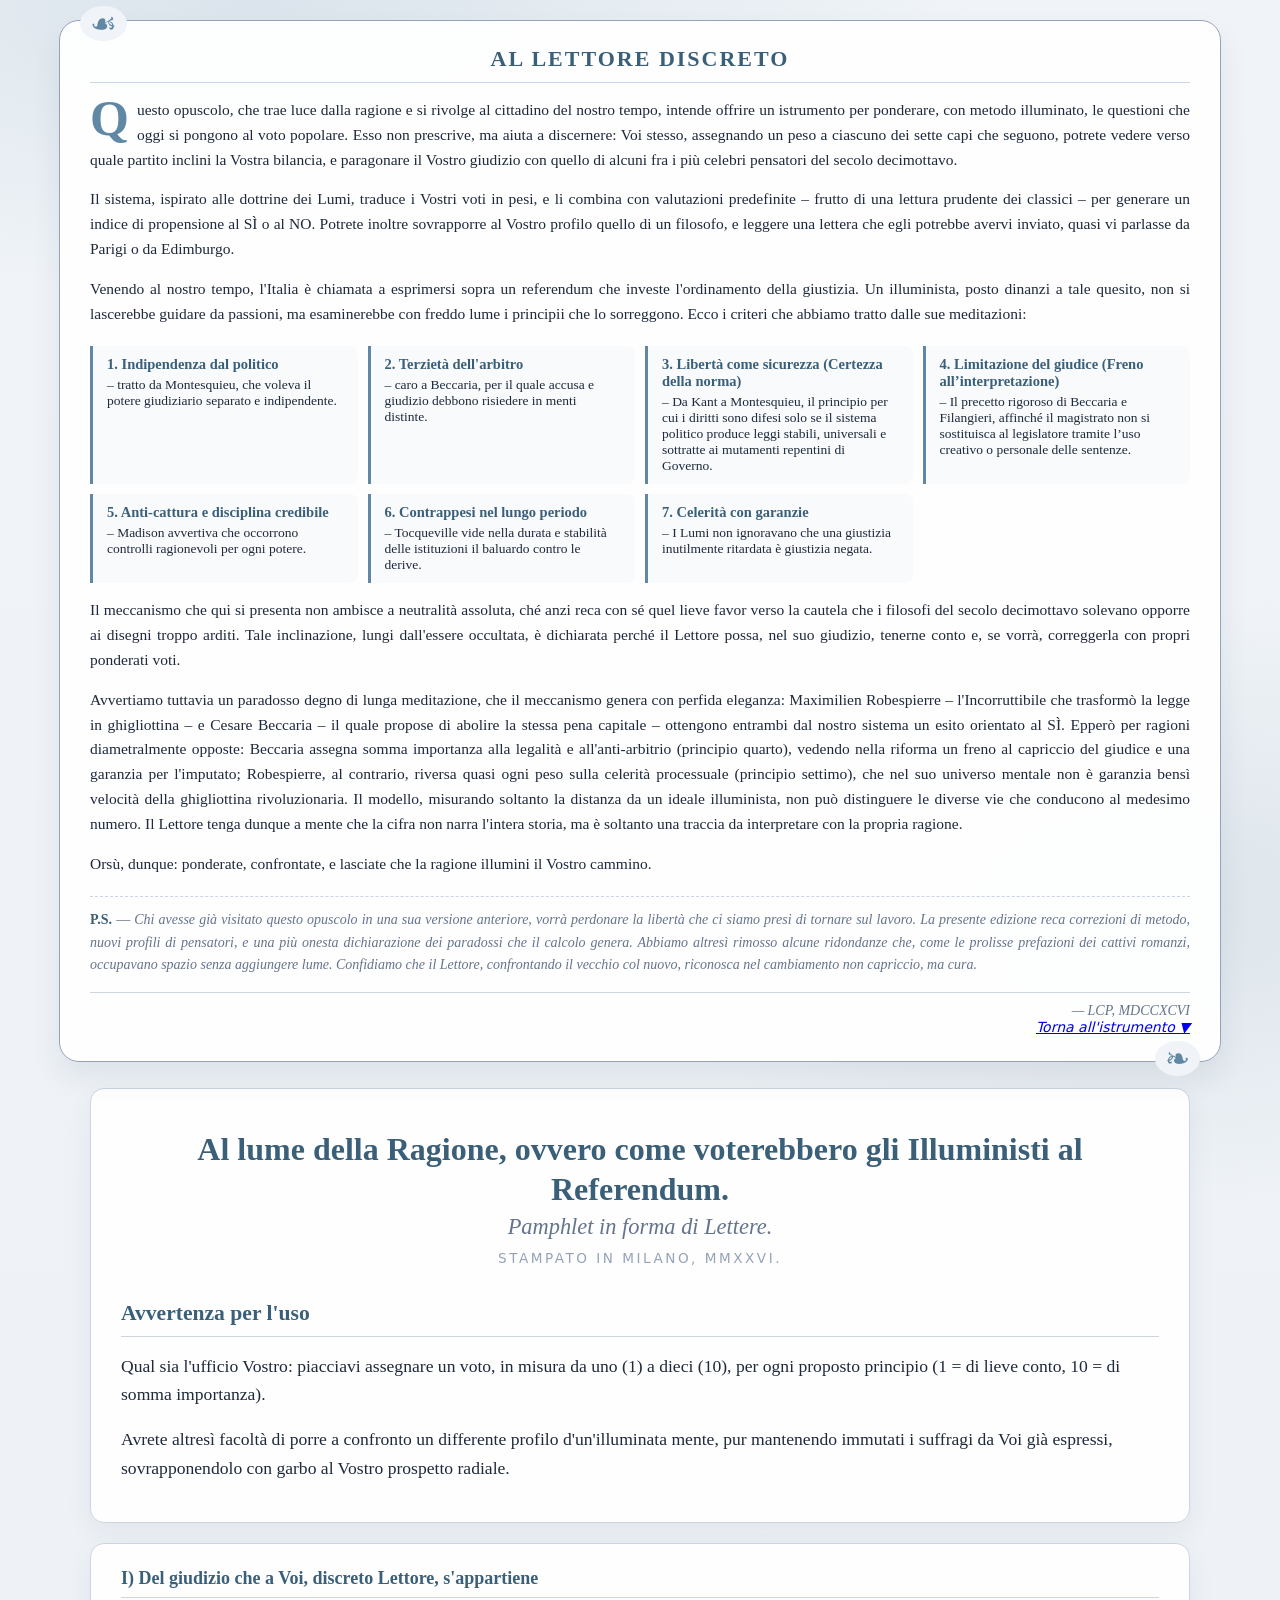
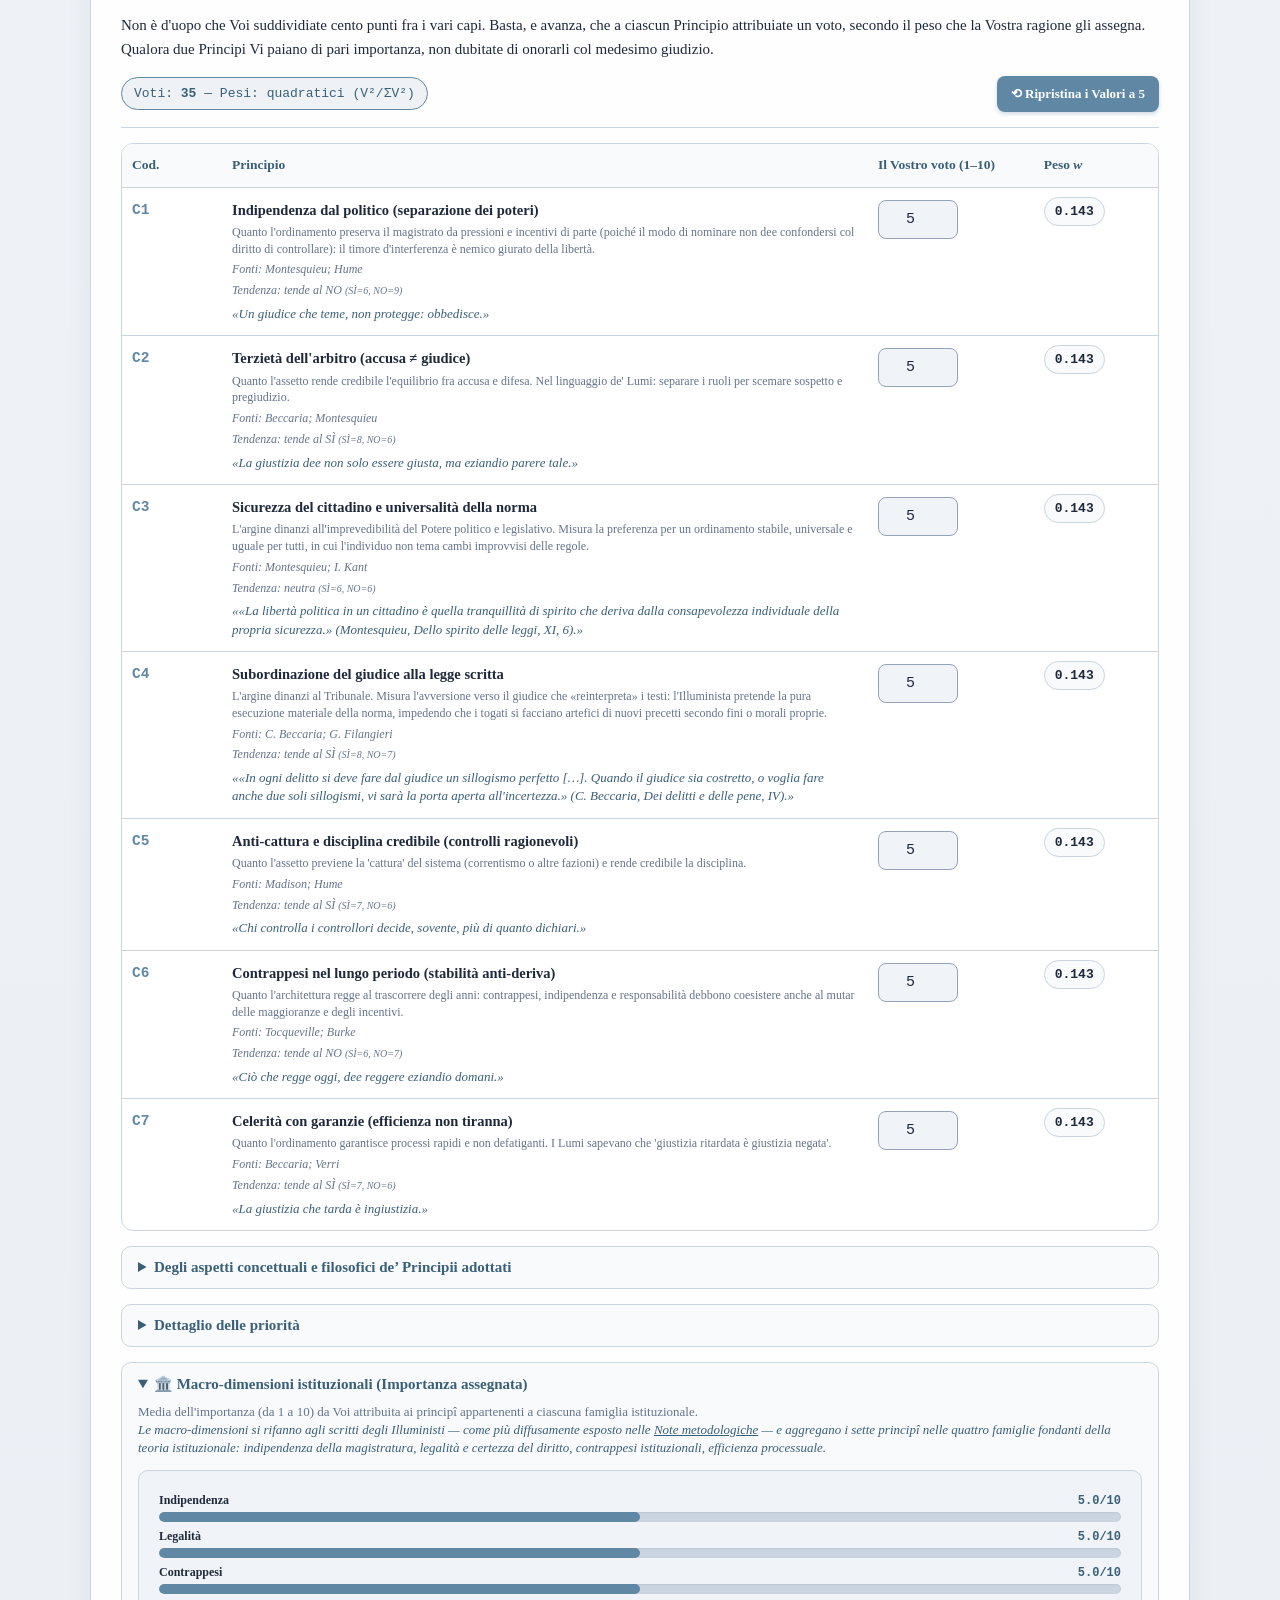
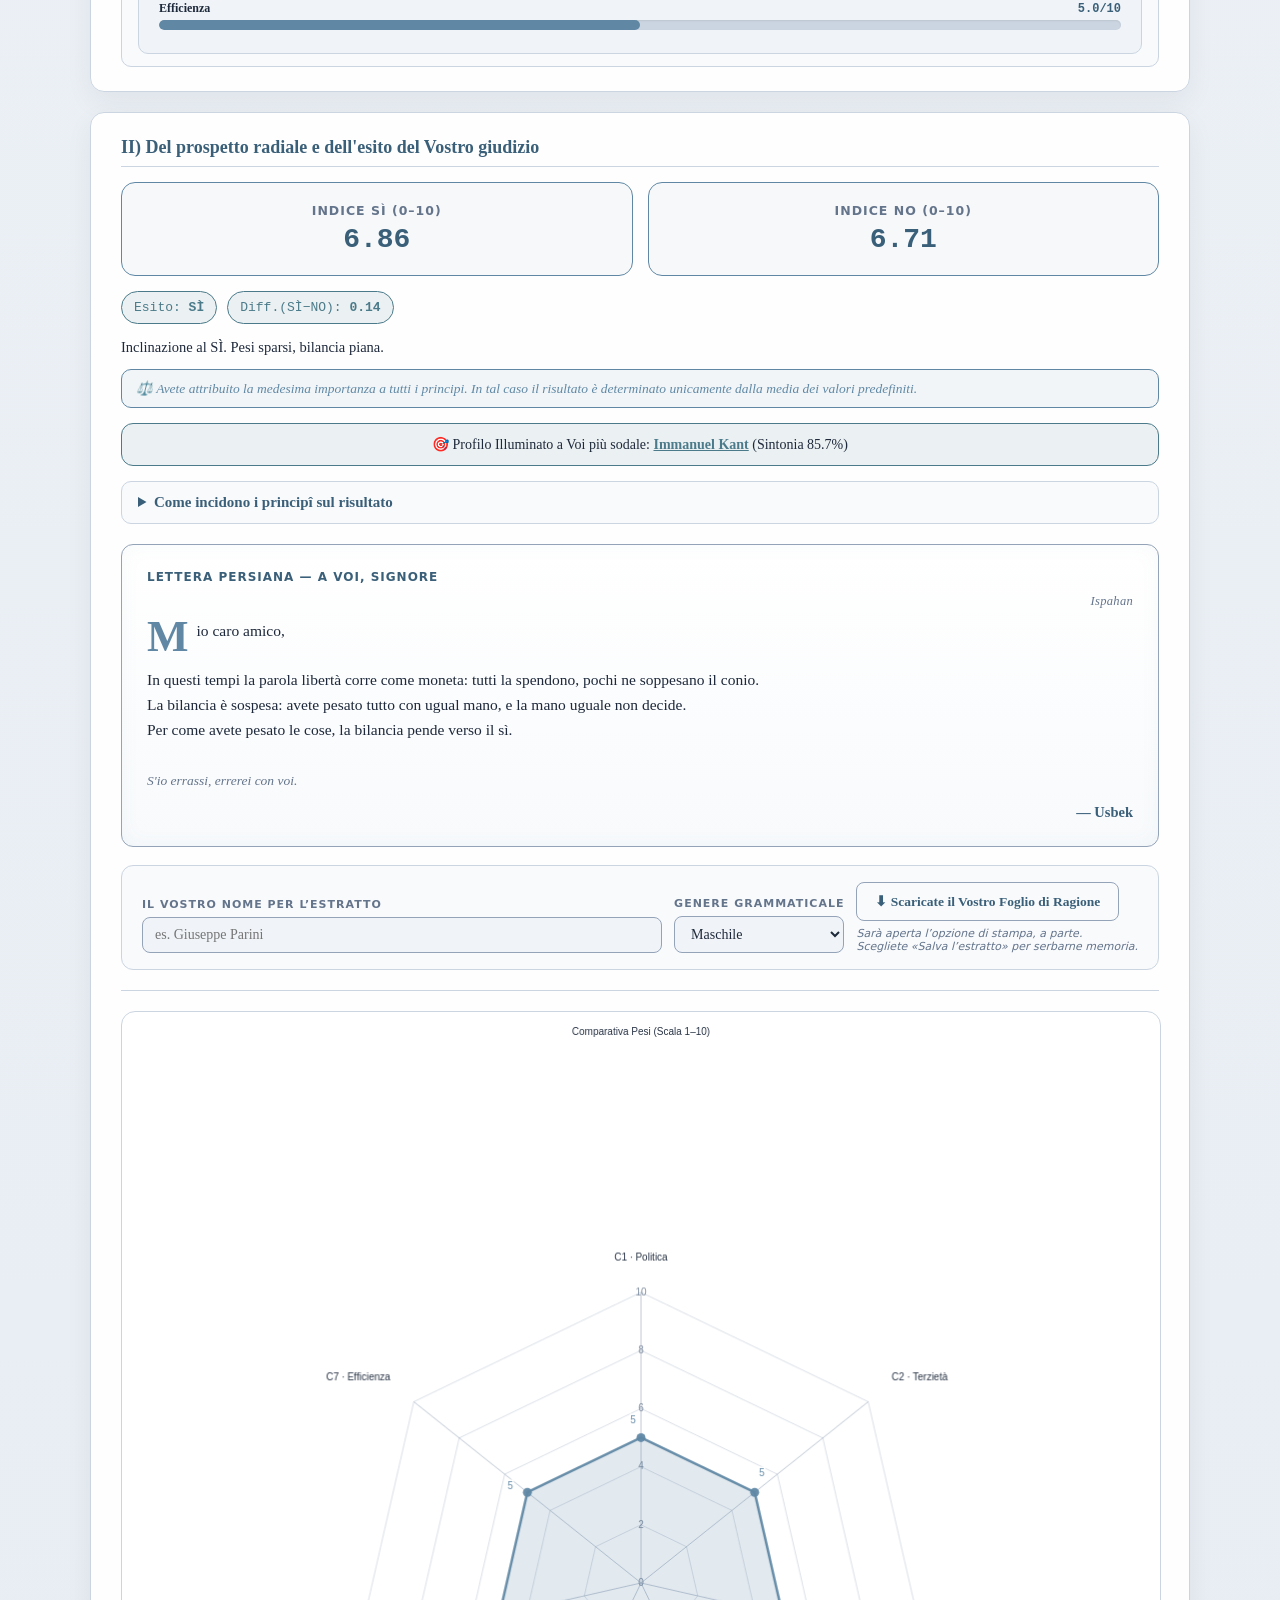
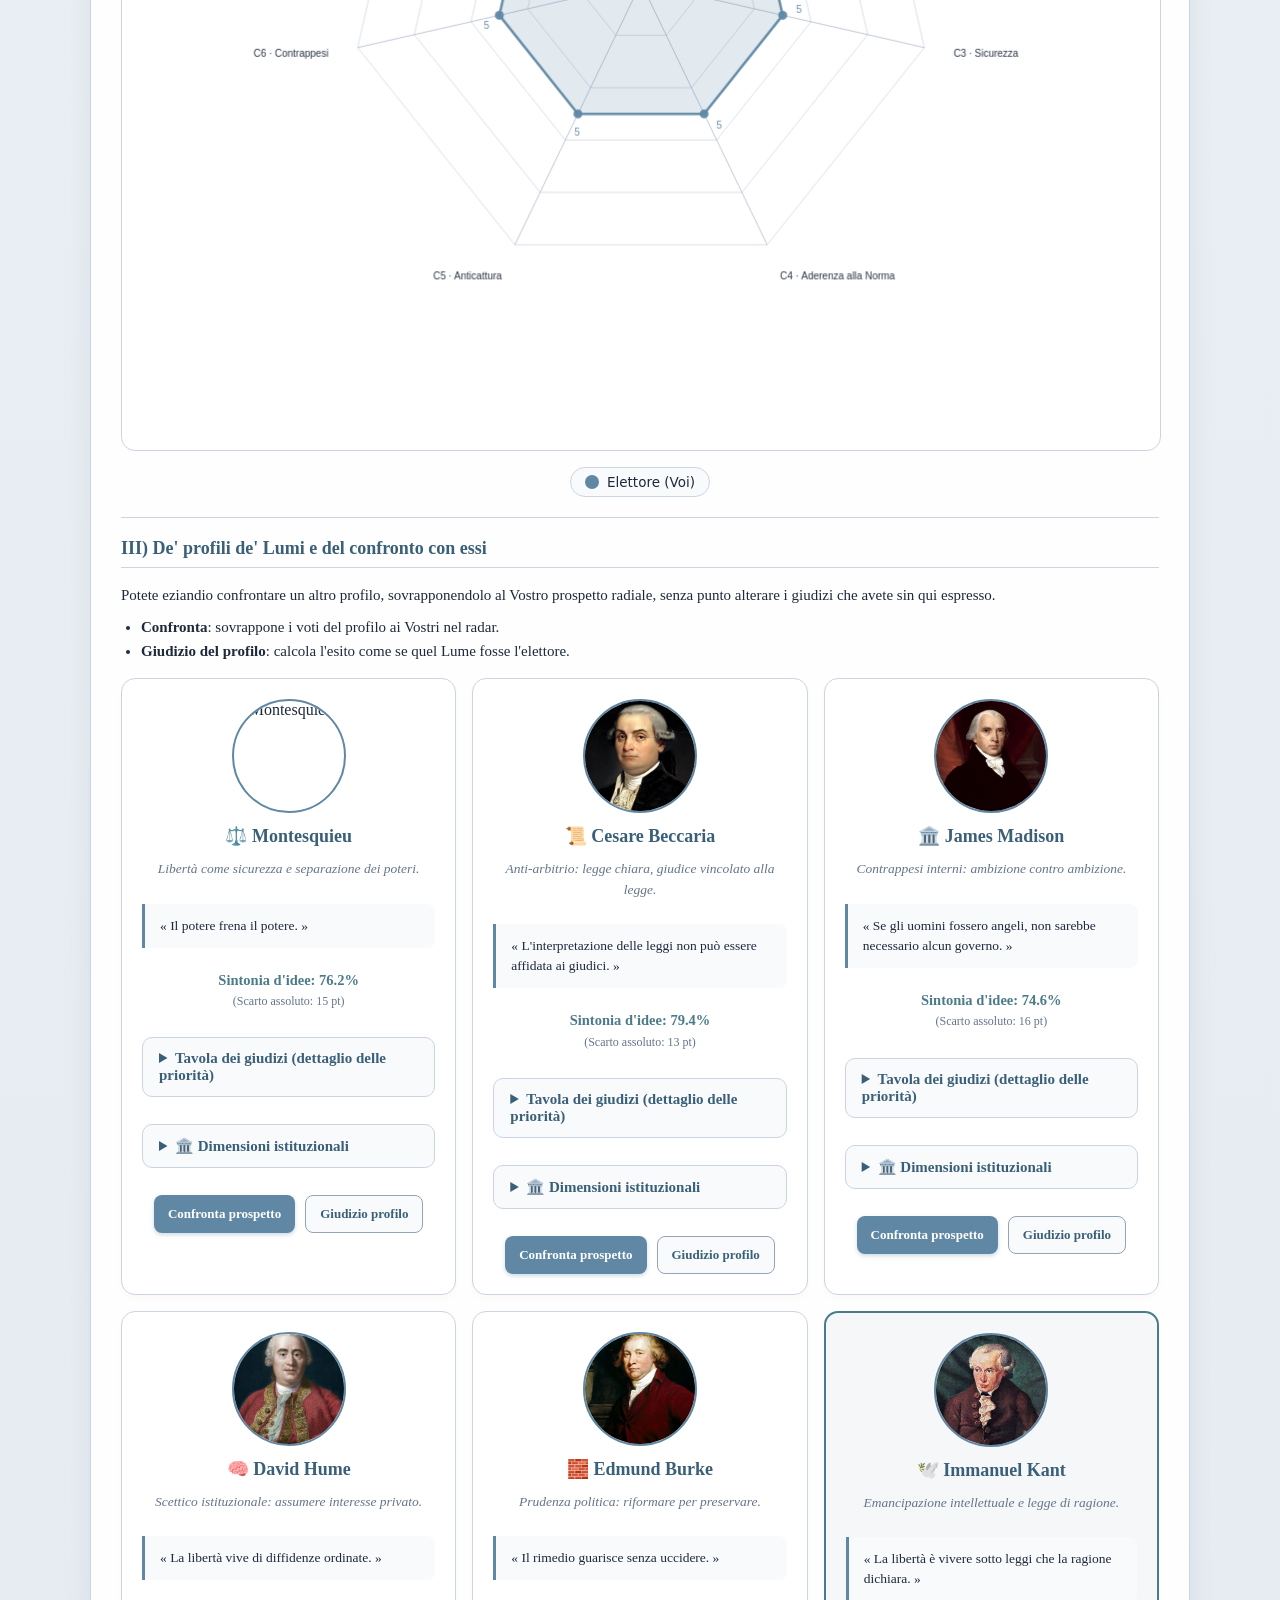
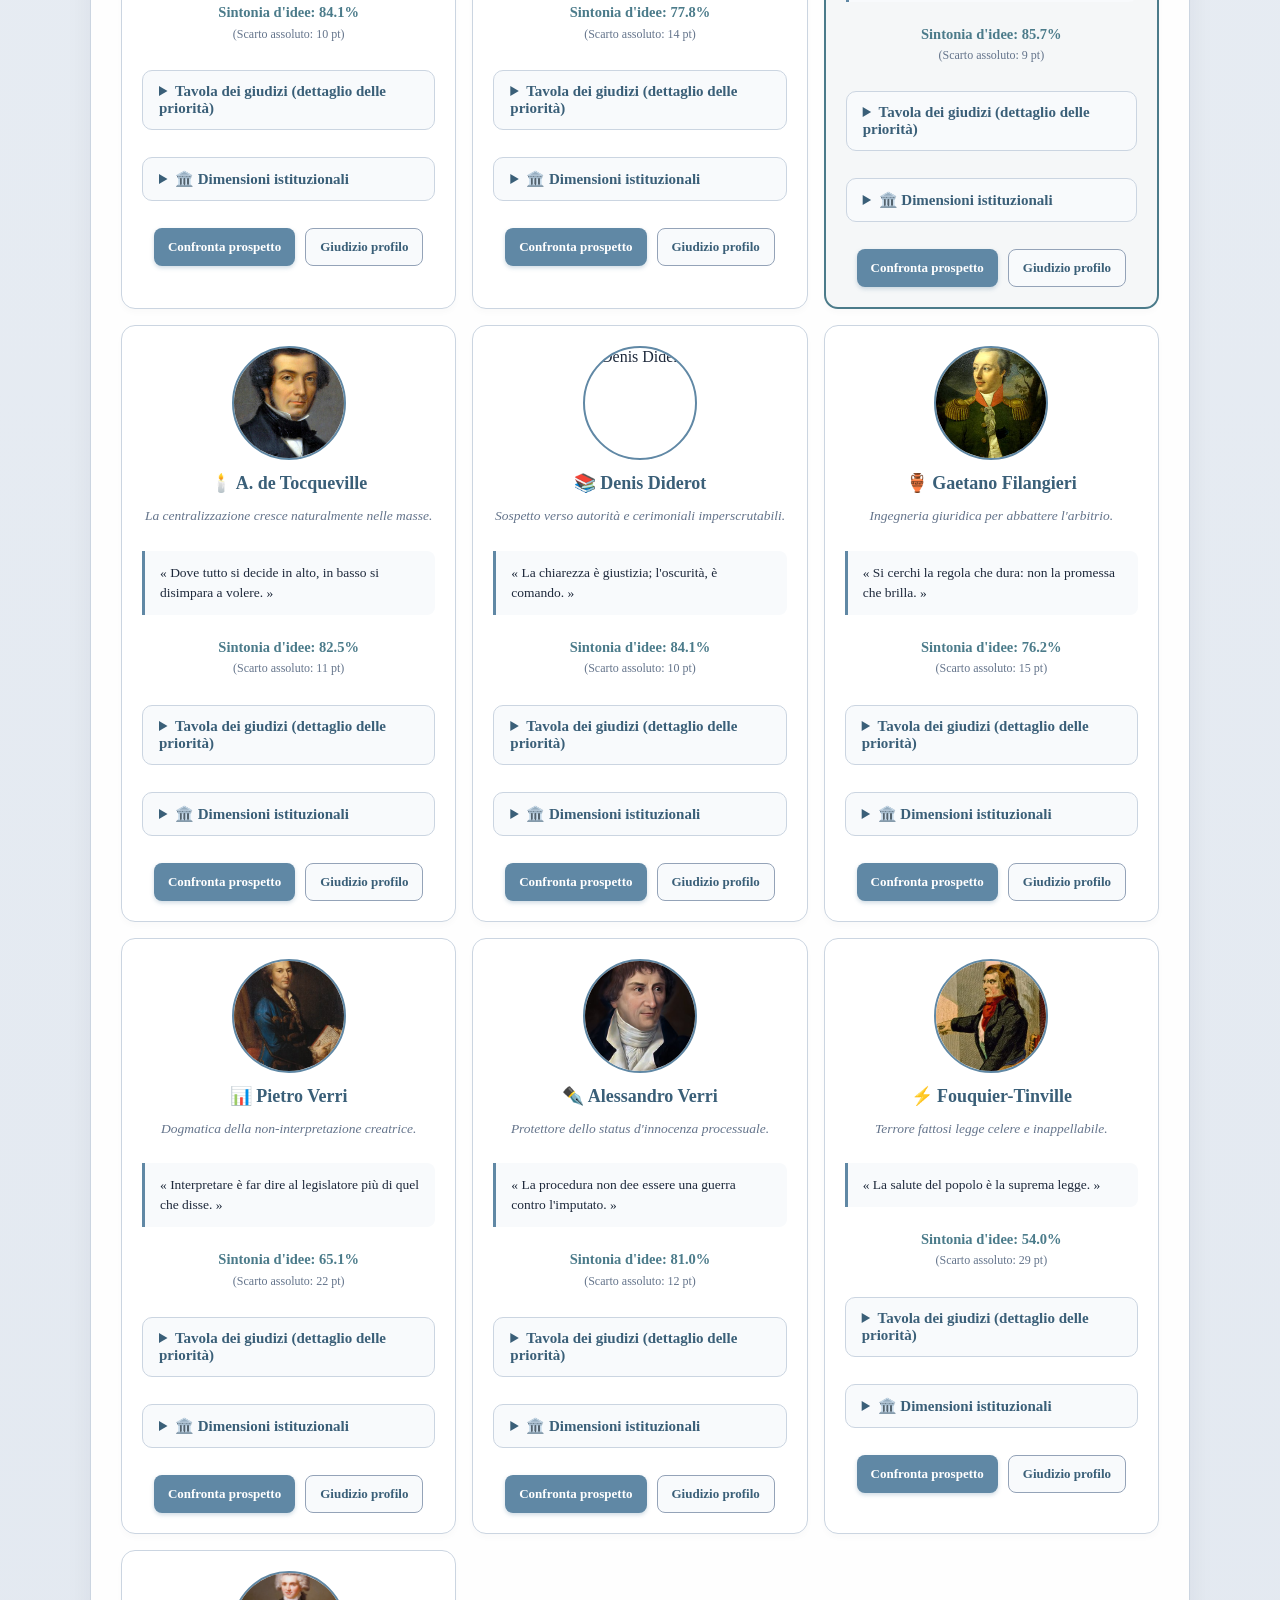
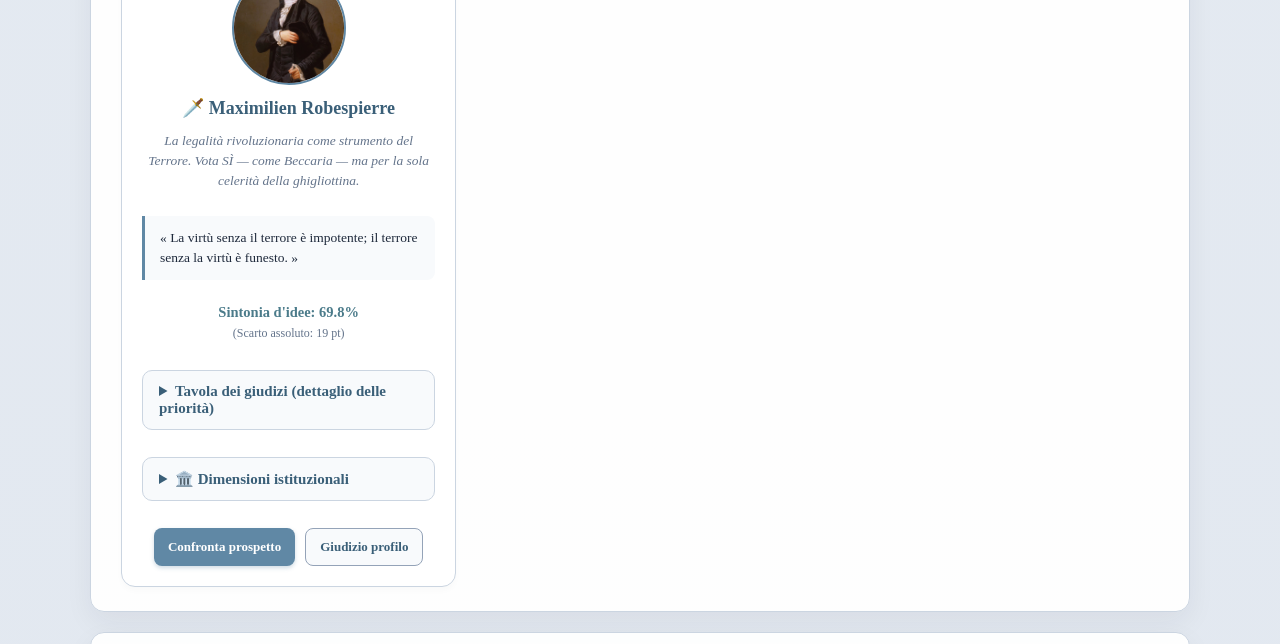
==== commit 3835abb0: "Rename deepseek_html_20260309_e00de0 (1).html to index.html" ====
--- a/index.html
+++ b/index.html
@@ -258,8 +258,8 @@
   <div class="criteria-list">
     <div class="criteria-item"><strong>1. Indipendenza dal politico</strong> – tratto da Montesquieu, che voleva il potere giudiziario separato e indipendente.</div>
     <div class="criteria-item"><strong>2. Terzietà dell'arbitro</strong> – caro a Beccaria, per il quale accusa e giudizio debbono risiedere in menti distinte.</div>
-    <div class="criteria-item"><strong>3. Libertà come sicurezza</strong> – Kant insegnava che la libertà esiste solo sotto leggi universali e prevedibili.</div>
-    <div class="criteria-item"><strong>4. Legalità e anti-arbitrio</strong> – principio che Filangieri pose a fondamento della sua Scienza della legislazione.</div>
+    <div class="criteria-item"><strong>3. Libertà come sicurezza (Certezza della norma)</strong> – Da Kant a Montesquieu, il principio per cui i diritti sono difesi solo se il sistema politico produce leggi stabili, universali e sottratte ai mutamenti repentini di Governo.</div>
+    <div class="criteria-item"><strong>4. Limitazione del giudice (Freno all’interpretazione)</strong> – Il precetto rigoroso di Beccaria e Filangieri, affinché il magistrato non si sostituisca al legislatore tramite l’uso creativo o personale delle sentenze.</div>
     <div class="criteria-item"><strong>5. Anti-cattura e disciplina credibile</strong> – Madison avvertiva che occorrono controlli ragionevoli per ogni potere.</div>
     <div class="criteria-item"><strong>6. Contrappesi nel lungo periodo</strong> – Tocqueville vide nella durata e stabilità delle istituzioni il baluardo contro le derive.</div>
     <div class="criteria-item"><strong>7. Celerità con garanzie</strong> – I Lumi non ignoravano che una giustizia inutilmente ritardata è giustizia negata.</div>
@@ -332,12 +332,14 @@
     </table>
 
     <details>
-      <summary>Delle motivazioni e delle fonti, in compendio</summary>
+      <summary>Degli aspetti concettuali e filosofici de’ Principii adottati</summary>
       <ul id="motivationList"></ul>
-      <p class="desc" style="font-size:13.5px; font-style:italic;">
-        Il modello che Vi proponiamo è "trasparente": esso mostra eziandio se un Criterio, per come sono stimati i punteggi, inclini lievemente verso il SÌ o verso il NO.<br>
-        (Questa scelta riflette una lettura "settecentesca" prudenziale, attenta al rischio che leve politiche o disciplinari possano, col tempo, comprimere l'indipendenza del giudicare).
-      </p>
+      <div style="margin-top:16px; padding:14px 18px; background:rgba(96,136,165,0.06); border-left:3px solid var(--primary); border-radius:0 10px 10px 0; font-size:14px; line-height:1.7; color:var(--text);">
+        <p style="margin:0 0 8px 0;"><strong style="color:var(--primary-dark);">I due volti dell’arbitrio (Criteri 3 e 4).</strong></p>
+        <p style="margin:0 0 10px 0;">Per i pensatori dei Lumi, l’incertezza che toglie libertà al cittadino ha due origini ben distinte: il potere politico che scrive le leggi, e i tribunali che le applicano.</p>
+        <p style="margin:0 0 10px 0;"><strong>Assegnando un peso elevato al parametro C3</strong> (<em>Sicurezza e certezza della legge</em>), Voi difendete il cittadino <em>dinanzi allo Stato</em>: esigete un sistema in cui il legislatore non produca norme retroattive, volubili o ineguali.</p>
+        <p style="margin:0;"><strong>Assegnando un peso elevato al parametro C4</strong> (<em>Subordinazione del giudice</em>), Voi difendete il cittadino <em>dentro le aule di giustizia</em>: chiedete che il magistrato si limiti ad applicare strettamente il testo normativo, vietandogli di «reinterpretare» la legge secondo la sua personale visione morale o politica.</p>
+      </div>
     </details>
 
     <!-- MODIFICATO: da "Mostra riepilogo dei valori assegnati" a "Dettaglio delle priorità" -->
@@ -433,36 +435,36 @@
     </details>
 
     <div class="letterBox">
-      <div style="font-weight:900; margin-bottom:10px; font-family:var(--sans); color:var(--primary-dark); letter-spacing:1px; text-transform:uppercase; font-size:12px;">Lettera persiana</div>
+      <div id="lettreElectorLabel" style="font-weight:900; margin-bottom:10px; font-family:var(--sans); color:var(--primary-dark); letter-spacing:1px; text-transform:uppercase; font-size:12px;">Lettera persiana</div>
       <div class="letter-luogo" id="lettreElectorLuogo"></div>
       <div id="lettreElector" class="dropcap">—</div>
       <div class="sig" id="lettreElectorSig">—</div>
     </div>
 
-    <!-- ESTRATTO DI STAMPA -->
-    <div style="margin-top:18px; padding:16px 20px; background:var(--panel2); border:1px solid var(--line); border-radius:12px; display:flex; flex-wrap:wrap; gap:12px; align-items:center;">
-      <div style="flex:1; min-width:200px;">
-        <label style="font-family:var(--sans); font-size:11px; text-transform:uppercase; letter-spacing:1px; color:var(--muted); font-weight:700; display:block; margin-bottom:6px;">Il vostro nome per l'estratto</label>
+    <!-- ESTRATTO DI STAMPA / SCARICA -->
+    <div style="margin-top:18px; padding:16px 20px; background:var(--panel2); border:1px solid var(--line); border-radius:12px; display:flex; flex-wrap:wrap; gap:12px; align-items:flex-end;">
+      <div style="flex:1; min-width:180px;">
+        <label style="font-family:var(--sans); font-size:11px; text-transform:uppercase; letter-spacing:1px; color:var(--muted); font-weight:700; display:block; margin-bottom:6px;">Il vostro nome per l’estratto</label>
         <input type="text" id="inputNomeLettore" placeholder="es. Giuseppe Parini" maxlength="60"
           style="width:100%; padding:9px 12px; border:1px solid var(--line2); border-radius:8px; font-family:var(--serif); font-size:14px; background:var(--bg1); color:var(--text); box-sizing:border-box;">
-<div style="margin-top:8px; display:flex; gap:10px; align-items:center; flex-wrap:wrap;">
-  <span style="font-family:var(--sans); font-size:11px; text-transform:uppercase; letter-spacing:1px; color:var(--muted); font-weight:700;">Genere per l'estratto</span>
-  <label style="font-family:var(--sans); font-size:12px; color:var(--text);"><input type="radio" name="genereEstratto" value="AUTO" checked style="margin-right:6px;">Auto</label>
-  <label style="font-family:var(--sans); font-size:12px; color:var(--text);"><input type="radio" name="genereEstratto" value="M" style="margin-right:6px;">M</label>
-  <label style="font-family:var(--sans); font-size:12px; color:var(--text);"><input type="radio" name="genereEstratto" value="F" style="margin-right:6px;">F</label>
-  <span style="font-family:var(--sans); font-size:11px; color:var(--muted); font-style:italic;">(influisce solo sull'estratto di stampa)</span>
-</div>
-
+      </div>
+      <div style="min-width:150px;">
+        <label style="font-family:var(--sans); font-size:11px; text-transform:uppercase; letter-spacing:1px; color:var(--muted); font-weight:700; display:block; margin-bottom:6px;">Genere grammaticale</label>
+        <select id="inputGenere" style="width:100%; padding:9px 12px; border:1px solid var(--line2); border-radius:8px; font-family:var(--serif); font-size:14px; background:var(--bg1); color:var(--text);" onchange="debouncedUpdate()">
+          <option value="M">Maschile</option>
+          <option value="F">Femminile</option>
+          <option value="N">Non specificato</option>
+        </select>
       </div>
       <div style="display:flex; flex-direction:column; gap:6px; align-items:flex-start;">
-        <button id="btnStampa" class="secondary" onclick="generateFoglioHTML()" style="font-size:13.5px; padding:10px 18px;">🖨 Mandate in Stampa il Vostro Giudizio</button>
-        <span style="font-family:var(--sans); font-size:11px; color:var(--muted); font-style:italic;">Sarà aperta l'opzione di stampa, a parte.<br>Scegliete «Salva l'estratto» per serbarne memoria.</span>
+        <button id="btnStampa" class="secondary" onclick="generateFoglioHTML()" style="font-size:13.5px; padding:10px 18px;">⬇ Scaricate il Vostro Foglio di Ragione</button>
+        <span style="font-family:var(--sans); font-size:11px; color:var(--muted); font-style:italic;">Sarà aperta l’opzione di stampa, a parte.<br>Scegliete «Salva l’estratto» per serbarne memoria.</span>
       </div>
     </div>
 
     <div class="hr" style="margin:20px 0;"></div>
 
-    <canvas id="radar" width="980" height="520"></canvas>
+    <canvas id="radar" width="980" height="600"></canvas>
 
     <div class="legendRow">
       <div class="legend"><span class="dot" style="background: #6088a5"></span> Elettore (Voi)</div>
@@ -503,7 +505,7 @@
 <div class="project-info">
   <span>📖 Progetto posto in luce a cura della <b style="color:var(--primary-dark);">LCP (MDCCXCVI)</b></span>
   <span>🄯 Licenza <a href="https://creativecommons.org/licenses/by-sa/4.0/deed.it" target="_blank">CC BY-SA 4.0</a></span>
-  <span>📧 <a href="/cdn-cgi/l/email-protection#650906151007090c160d0c0b022508040c094b060a08" style="font-family:var(--sans);"><span class="__cf_email__" data-cfemail="7a16190a0f181613091213141d3a171b131654191517">[email&#160;protected]</span></a></span>
+  <span>📧 <a href="/cdn-cgi/l/email-protection#620e011215020c09130c0d0a03220f030b0e4c010d0f"><span class="__cf_email__" data-cfemail="99f5faebe8fff1f4eef1f0f7fed9f4f8f0f5b7faf6f4">[email&#160;protected]</span></a></span>
   <span style="font-family: var(--serif); font-style: italic; color: var(--muted); font-size: 13px;">✦ <em>Editio secunda, emendata et aucta</em> — MMXXVI</span>
   <div class="share-buttons">
     <button onclick="navigator.clipboard.writeText(window.location.href).then(() => alert('Link copiato negli appunti!'))" style="background:var(--line2); color:#fff; border-radius:99px; font-family:var(--sans);">🔗 Copia Link Pagina</button>
@@ -541,10 +543,10 @@
     sci:"Quanto l'ordinamento preserva il magistrato da pressioni e incentivi di parte (poiché il modo di nominare non dee confondersi col diritto di controllare): il timore d'interferenza è nemico giurato della libertà.", quote:"Un giudice che teme, non protegge: obbedisce.", tiltNote:"Lettura prudenziale: cautela settecentesca nel sottrarre la giurisdizione a leve politiche.", sources:"Montesquieu; Hume" },
   { code:"C2", title:"Terzietà dell'arbitro (accusa ≠ giudice)", short:"Terzietà", si:8, no:6,
     sci:"Quanto l'assetto rende credibile l'equilibrio fra accusa e difesa. Nel linguaggio de' Lumi: separare i ruoli per scemare sospetto e pregiudizio.", quote:"La giustizia dee non solo essere giusta, ma eziandio parere tale.", tiltNote:"Lettura: enfasi sulla neutralità percepita del magistrato.", sources:"Beccaria; Montesquieu" },
-  { code:"C3", title:"Libertà come sicurezza (prevedibilità e fiducia)", short:"Sicurezza", si:6, no:6,
-    sci:"Quanto l'ordinamento accresce la prevedibilità e riduce il timore dell'arbitrio. Qui tanto il SÌ quanto il NO invocano 'sicurezza': muta soltanto la natura del rischio che più si teme.", quote:"La libertà comincia ove cessa il timore dell'arbitrio.", tiltNote:"Lettura: dipende da quali pericoli Voi reputate più gravi.", sources:"Kant; Montesquieu" },
-  { code:"C4", title:"Legalità e anti-arbitrio (chiarezza delle regole)", short:"Chiarezza", si:7, no:7,
-    sci:"Quanto l'assetto favorisce norme intelligibili e applicate con costanza (riducendo varianza e discrezionalità indebita).", quote:"La legge dee parlare chiaro, affinché il cittadino la intenda.", tiltNote:"Lettura: equilibrio e pareggio sui rischi di discrezionalità.", sources:"Filangieri; Beccaria" },
+  { code:"C3", title:"Sicurezza del cittadino e universalità della norma", short:"Sicurezza", si:6, no:6,
+    sci:"L'argine dinanzi all'imprevedibilità del Potere politico e legislativo. Misura la preferenza per un ordinamento stabile, universale e uguale per tutti, in cui l'individuo non tema cambi improvvisi delle regole.", quote:"«La libertà politica in un cittadino è quella tranquillità di spirito che deriva dalla consapevolezza individuale della propria sicurezza.» (Montesquieu, Dello spirito delle leggi, XI, 6).", tiltNote:"Lettura: dipende da quali pericoli Voi reputate più gravi — l'instabilità normativa o la rigidità del sistema.", sources:"Montesquieu; I. Kant" },
+  { code:"C4", title:"Subordinazione del giudice alla legge scritta", short:"Aderenza alla Norma", si:8, no:7,
+    sci:"L'argine dinanzi al Tribunale. Misura l'avversione verso il giudice che «reinterpreta» i testi: l'Illuminista pretende la pura esecuzione materiale della norma, impedendo che i togati si facciano artefici di nuovi precetti secondo fini o morali proprie.", quote:"«In ogni delitto si deve fare dal giudice un sillogismo perfetto […]. Quando il giudice sia costretto, o voglia fare anche due soli sillogismi, vi sarà la porta aperta all'incertezza.» (C. Beccaria, Dei delitti e delle pene, IV).", tiltNote:"Lettura: favorevole al SÌ. Chi riduce la discrezionalità interpretativa del giudice presidia questa dimensione meglio del NO.", sources:"C. Beccaria; G. Filangieri" },
   { code:"C5", title:"Anti-cattura e disciplina credibile (controlli ragionevoli)", short:"Anticattura", si:7, no:6,
     sci:"Quanto l'assetto previene la 'cattura' del sistema (correntismo o altre fazioni) e rende credibile la disciplina.", quote:"Chi controlla i controllori decide, sovente, più di quanto dichiari.", tiltNote:"Lettura: lievemente favorevole, con onesta ambivalenza sul profilo del controllo politico.", sources:"Madison; Hume" },
   { code:"C6", title:"Contrappesi nel lungo periodo (stabilità anti-deriva)", short:"Contrappesi", si:6, no:7,
@@ -561,9 +563,13 @@
 function clamp(x,a,b){ return Math.max(a, Math.min(b, x)); }
 function sum(arr){ return arr.reduce((a,b)=>a+b,0); }
 function normalizeVotes(votes){
-  const s = sum(votes);
-  if(s<=0) return votes.map(v=>1/votes.length);
-  return votes.map(v=>v/s);
+  // Ponderatore Quadratico: w_i = V_i² / Σ(V_j²)
+  // I voti alti (9, 10) pesano in modo marcatamente superiore; i voti bassi sono schiacciati.
+  // La distanza di Manhattan (findMostSimilarProfile) rimane LINEARE — vedi commento in manhattanDist.
+  const sq = votes.map(v => v * v);
+  const s = sq.reduce((a, b) => a + b, 0);
+  if(s <= 0) return votes.map(() => 1 / votes.length);
+  return sq.map(q => q / s);
 }
 function scoreOption(weights, which){
   let total = 0;
@@ -617,9 +623,9 @@
   return 'sulla ';
 }
 
-function electorLetter(recLabel, p1, p2, delta){
+function electorLetter(recLabel, p1, p2, delta, genere){
   const seed = hashStr([recLabel,p1,p2,String(Math.round(delta*100))].join("|"));
-  const sal = pick(["Mio caro amico, mia cara amica,","Signore, Signora,","Caro compatriota, cara compatriota,"], seed);
+  const sal = genere==='F' ? 'Mia cara amica,' : genere==='M' ? 'Mio caro amico,' : 'Signore, Signora,';
   const incipit = pick(["Ho veduto che, quando gli uomini parlano di giustizia, spesso parlano di sé — e di ciò che temono di perdere.","In questi tempi la parola libertà corre come moneta: tutti la spendono, pochi ne soppesano il conio.","Molti chiamano ragione ciò che è abitudine, e abitudine ciò che è privilegio acquisito."], seed>>>1);
   let nodo = (!p1 || !p2)
     ? pick(["La bilancia è sospesa: avete pesato tutto con ugual mano, e la mano uguale non decide.", "Nessun principio prevale sugli altri — la bilancia tace, come tace chi non ha ancora scelto."], seed>>>2)
@@ -630,28 +636,29 @@
 }
 
 const authorLetters = {
-  montesquieu: ({p1,p2,rec}) => ({sig:"— Montesquieu", luogo:"La Brède", text:`Caro Rica,<br>la libertà non è un clamore di piazza: è una forma silenziosa che separa chi comanda da chi punisce. Chi onora sopra ogni cosa <em style="font-style:italic;">${p1 ? artDef(p1)+p1.toLowerCase() : 'la ragione'}</em> ha già inteso l'essenziale — che il potere non si sorveglia da solo. ${rec}.<br><span style="color:var(--muted); font-style:italic;">I poteri si toccano per frenarsi; guai se s'abbracciano.</span>`}),
-  beccaria: ({p1,p2,rec}) => ({sig:"— Beccaria", luogo:"Milano", text:`Signore, Signora,<br>la prima virtù della legge è la certezza: non il terrore, non la clemenza, ma il confine preciso. Chi porta in cima <em style="font-style:italic;">${p1 ? artDef(p1)+p1.toLowerCase() : 'la chiarezza'}</em> ha scelto la norma contro l'arbitrio del giudice-sovrano. ${rec}.<br><span style="color:var(--muted); font-style:italic;">Se il giudizio divien invenzione, il cittadino divien sorte.</span>`}),
-  madison: ({p1,p2,rec}) => ({sig:"— Madison", luogo:"Filadelfia", text:`Al Popolo, Cittadini e Cittadine,<br>il governo deve prima frenare i governati, poi sé stesso — o divien tirannide con firma legale. Chi eleva <em style="font-style:italic;">${p1 ? artDef(p1)+p1.toLowerCase() : 'i contrappesi'}</em> a principio supremo chiede alla macchina di mordere i propri ingranaggi: questo è esattamente ciò che le chiediamo. ${rec}.<br><span style="color:var(--muted); font-style:italic;">Se gli uomini fosser angeli, non v'è duopo di patti.</span>`}),
-  hume: ({p1,p2,rec}) => ({sig:"— Hume", luogo:"Edimburgo", text:`Signore, Signora,<br>si credano tutti furfanti: è la sola ipotesi che costruisce istituzioni durature. Chi pone <em style="font-style:italic;">${p1 ? artDef(p1)+p1.toLowerCase() : 'i controlli'}</em> al primo posto non si affida ai buoni propositi altrui, e fa bene — i freni reggono quando gli ideali non bastano. ${rec}.<br><span style="color:var(--muted); font-style:italic;">Le libertà nascon dalle diffidenze ordinate.</span>`}),
-  burke: ({p1,p2,rec}) => ({sig:"— Burke", luogo:"Londra", text:`Signore, Signora,<br>non s'innovi dove s'ignori, e non si distrugga ciò che, lentamente, ha imparato a reggersi. La devozione <em style="font-style:italic;">${p1 ? artA(p1)+p1.toLowerCase() : 'alla stabilità'}</em> non è inerzia: è prudenza di chi sa che ogni istituzione nuova eredita anche i vizi di chi la fonda. ${rec}.<br><span style="color:var(--muted); font-style:italic;">Il rimedio guarisce non spezzando il paziente.</span>`}),
-  kant: ({p1,p2,rec}) => ({sig:"— Kant", luogo:"Königsberg", text:`Cittadino, Cittadina,<br>agite solo secondo la massima che potreste volere legge universale. Chi porta in cima <em style="font-style:italic;">${p1 ? artDef(p1)+p1.toLowerCase() : 'la ragione'}</em> non sceglie per sé, ma traccia la norma che vorrebbe valesse per ogni essere ragionevole: questo è il solo fondamento degno di uomini liberi. ${rec}.<br><span style="color:var(--muted); font-style:italic;">Libertà è ragion universale, mai deroga.</span>`}),
-  tocqueville: ({p1,p2,rec}) => ({sig:"— Tocqueville", luogo:"Parigi", text:`Signore, Signora,<br>tutto volge, nelle democrazie, verso un unico centro: la comodità del comando uniforme. Chi insiste <em style="font-style:italic;">${p1 ? artSu(p1)+p1.toLowerCase() : 'sui contrappesi'}</em> oppone resistenza a questa gravità silenziosa. Senza freni il dispotismo ritorna — sorride, non rugge, ma è dispotismo. ${rec}.<br><span style="color:var(--muted); font-style:italic;">Tutto che cala d'in alto fiacca il voler in basso.</span>`}),
-  diderot: ({p1,p2,rec}) => ({sig:"— Diderot", luogo:"Parigi", text:`Amico, Amica,<br>oscurità è padronanza: ciò che non si capisce non si controlla, e ciò che non si controlla obbedisce solo a chi lo nasconde. Chi sceglie <em style="font-style:italic;">${p1 ? artDef(p1)+p1.toLowerCase() : 'la chiarezza'}</em> esige che la procedura sia leggibile, il giudizio motivato, il potere esposto alla luce. ${rec}.<br><span style="color:var(--muted); font-style:italic;">Giustizia velata si fa sùbito dispotismo di toga.</span>`}),
-  filangieri: ({p1,p2,rec}) => ({sig:"— Filangieri", luogo:"Napoli", text:`Signore, Signora,<br>si fermi l'estro del legislatore al lido della norma scritta: ogni passo oltre è arbitrio con buone intenzioni. L'insistenza <em style="font-style:italic;">${p1 ? artSu(p1)+p1.toLowerCase() : 'sulla chiarezza'}</em> è la più antica richiesta del diritto — che la regola preceda il caso, non lo insegua. ${rec}.<br><span style="color:var(--muted); font-style:italic;">Regola fissa non illude col lampo del giusto ignoto.</span>`}),
-  pverri: ({p1,p2,rec}) => ({sig:"— P. Verri", luogo:"Milano", text:`Fratello, Sorella,<br>da fiera dogana a fiera sentenza, ho visto sempre la stessa tentazione: che il giudice si faccia legislatore. Chi antepone <em style="font-style:italic;">${p1 ? artDef(p1)+p1.toLowerCase() : 'la chiarezza'}</em> a ogni altro valore chiede che la bocca del togato pronunzi la legge, non la inventi. Altro non chiedo. ${rec}.<br><span style="color:var(--muted); font-style:italic;">Bocca sillabica sia 'l togato.</span>`}),
-  averri: ({p1,p2,rec}) => ({sig:"— A. Verri", luogo:"Roma", text:`Amico, Amica,<br>in carcere vidi uomini che non sapevano di quale delitto fossero accusati. La giustizia senza <em style="font-style:italic;">${p1 ? artDef(p1)+p1.toLowerCase() : 'la terzietà'}</em> non è giustizia: è una sentenza in cerca di colpevole. Chi onora questo principio difende chi ancora non sa di aver bisogno di difesa. ${rec}.<br><span style="color:var(--muted); font-style:italic;">D'Innocenza finché ignota la nequizia v'è il fregio supremo.</span>`}),
-  fouquier: ({p1,p2,rec}) => ({sig:"— Fouquier", luogo:"Parigi, Tribunale Rivoluzionario", text:`Cittadini, Cittadine,<br>ogni appello <em style="font-style:italic;">${p1 ? artA(p1)+p1.toLowerCase() : 'alla terzietà'}</em> in aula è un chiodo nel meccanismo della giustizia rivoluzionaria. La Repubblica non attende. L'innocenza si prova dopo — se c'è un dopo. ${rec}.<br><span style="color:var(--muted); font-style:italic;">Il fato di Francia morde in celerità le teste in disaccordo.</span>`}),
-  robespierre: ({p1,p2,rec}) => ({sig:"— Robespierre", luogo:"Parigi, Comitato di Salute Pubblica", text:`Cittadini, Cittadine,<br>la Virtù senza il Terrore è impotente; il Terrore senza la Virtù è funesto. La vostra devozione <em style="font-style:italic;">${p1 ? artA(p1)+p1.toLowerCase() : 'alla virtù'}</em> sarebbe ammirevole, se la Nazione potesse permettersi il lusso della moderazione. Non può. ${rec}.<br><span style="color:var(--muted); font-style:italic;">Il tribunale rivoluzionario non conosce indugi: ogni ritardo è tradimento della Repubblica.</span>`})
+  montesquieu: ({p1,p2,rec,genere}) => ({sig:"— Montesquieu", luogo:"La Brède", text:`${genere==='F'?'Cara amica,':genere==='M'?'Caro Rica,':'Caro Rica, cara lettrice,'}<br>la libertà non è un clamore di piazza: è una forma silenziosa che separa chi comanda da chi punisce. Chi onora sopra ogni cosa <em style="font-style:italic;">${p1 ? artDef(p1)+p1.toLowerCase() : 'la ragione'}</em> ha già inteso l'essenziale — che il potere non si sorveglia da solo. ${rec}.<br><span style="color:var(--muted); font-style:italic;">I poteri si toccano per frenarsi; guai se s'abbracciano.</span>`}),
+  beccaria: ({p1,p2,rec,genere}) => ({sig:"— Beccaria", luogo:"Milano", text:`${genere==='F'?'Signora,':genere==='M'?'Signore,':'Signore, Signora,'}<br>la prima virtù della legge è la certezza: non il terrore, non la clemenza, ma il confine preciso. Chi porta in cima <em style="font-style:italic;">${p1 ? artDef(p1)+p1.toLowerCase() : 'la chiarezza'}</em> ha scelto la norma contro l'arbitrio del giudice-sovrano. ${rec}.<br><span style="color:var(--muted); font-style:italic;">Se il giudizio divien invenzione, il cittadino divien sorte.</span>`}),
+  madison: ({p1,p2,rec,genere}) => ({sig:"— Madison", luogo:"Filadelfia", text:`Al Popolo, Cittadini e Cittadine,<br>il governo deve prima frenare i governati, poi sé stesso — o divien tirannide con firma legale. Chi eleva <em style="font-style:italic;">${p1 ? artDef(p1)+p1.toLowerCase() : 'i contrappesi'}</em> a principio supremo chiede alla macchina di mordere i propri ingranaggi: questo è esattamente ciò che le chiediamo. ${rec}.<br><span style="color:var(--muted); font-style:italic;">Se gli uomini fosser angeli, non v'è duopo di patti.</span>`}),
+  hume: ({p1,p2,rec,genere}) => ({sig:"— Hume", luogo:"Edimburgo", text:`${genere==='F'?'Signora,':genere==='M'?'Signore,':'Signore, Signora,'}<br>si credano tutti furfanti: è la sola ipotesi che costruisce istituzioni durature. Chi pone <em style="font-style:italic;">${p1 ? artDef(p1)+p1.toLowerCase() : 'i controlli'}</em> al primo posto non si affida ai buoni propositi altrui, e fa bene — i freni reggono quando gli ideali non bastano. ${rec}.<br><span style="color:var(--muted); font-style:italic;">Le libertà nascon dalle diffidenze ordinate.</span>`}),
+  burke: ({p1,p2,rec,genere}) => ({sig:"— Burke", luogo:"Londra", text:`${genere==='F'?'Signora,':genere==='M'?'Signore,':'Signore, Signora,'}<br>non s'innovi dove s'ignori, e non si distrugga ciò che, lentamente, ha imparato a reggersi. La devozione <em style="font-style:italic;">${p1 ? artA(p1)+p1.toLowerCase() : 'alla stabilità'}</em> non è inerzia: è prudenza di chi sa che ogni istituzione nuova eredita anche i vizi di chi la fonda. ${rec}.<br><span style="color:var(--muted); font-style:italic;">Il rimedio guarisce non spezzando il paziente.</span>`}),
+  kant: ({p1,p2,rec,genere}) => ({sig:"— Kant", luogo:"Königsberg", text:`${genere==='F'?'Cittadina,':genere==='M'?'Cittadino,':'Cittadino, Cittadina,'}<br>agite solo secondo la massima che potreste volere legge universale. Chi porta in cima <em style="font-style:italic;">${p1 ? artDef(p1)+p1.toLowerCase() : 'la ragione'}</em> non sceglie per sé, ma traccia la norma che vorrebbe valesse per ogni essere ragionevole: questo è il solo fondamento degno di uomini liberi. ${rec}.<br><span style="color:var(--muted); font-style:italic;">Libertà è ragion universale, mai deroga.</span>`}),
+  tocqueville: ({p1,p2,rec,genere}) => ({sig:"— Tocqueville", luogo:"Parigi", text:`${genere==='F'?'Signora,':genere==='M'?'Signore,':'Signore, Signora,'}<br>tutto volge, nelle democrazie, verso un unico centro: la comodità del comando uniforme. Chi insiste <em style="font-style:italic;">${p1 ? artSu(p1)+p1.toLowerCase() : 'sui contrappesi'}</em> oppone resistenza a questa gravità silenziosa. Senza freni il dispotismo ritorna — sorride, non rugge, ma è dispotismo. ${rec}.<br><span style="color:var(--muted); font-style:italic;">Tutto che cala d'in alto fiacca il voler in basso.</span>`}),
+  diderot: ({p1,p2,rec,genere}) => ({sig:"— Diderot", luogo:"Parigi", text:`${genere==='F'?'Amica,':genere==='M'?'Amico,':'Amico, Amica,'}<br>oscurità è padronanza: ciò che non si capisce non si controlla, e ciò che non si controlla obbedisce solo a chi lo nasconde. Chi sceglie <em style="font-style:italic;">${p1 ? artDef(p1)+p1.toLowerCase() : 'la chiarezza'}</em> esige che la procedura sia leggibile, il giudizio motivato, il potere esposto alla luce. ${rec}.<br><span style="color:var(--muted); font-style:italic;">Giustizia velata si fa sùbito dispotismo di toga.</span>`}),
+  filangieri: ({p1,p2,rec,genere}) => ({sig:"— Filangieri", luogo:"Napoli", text:`${genere==='F'?'Signora,':genere==='M'?'Signore,':'Signore, Signora,'}<br>si fermi l'estro del legislatore al lido della norma scritta: ogni passo oltre è arbitrio con buone intenzioni. L'insistenza <em style="font-style:italic;">${p1 ? artSu(p1)+p1.toLowerCase() : 'sulla chiarezza'}</em> è la più antica richiesta del diritto — che la regola preceda il caso, non lo insegua. ${rec}.<br><span style="color:var(--muted); font-style:italic;">Regola fissa non illude col lampo del giusto ignoto.</span>`}),
+  pverri: ({p1,p2,rec,genere}) => ({sig:"— P. Verri", luogo:"Milano", text:`${genere==='F'?'Sorella,':genere==='M'?'Fratello,':'Fratello, Sorella,'}<br>da fiera dogana a fiera sentenza, ho visto sempre la stessa tentazione: che il giudice si faccia legislatore. Chi antepone <em style="font-style:italic;">${p1 ? artDef(p1)+p1.toLowerCase() : 'la chiarezza'}</em> a ogni altro valore chiede che la bocca del togato pronunzi la legge, non la inventi. Altro non chiedo. ${rec}.<br><span style="color:var(--muted); font-style:italic;">Bocca sillabica sia 'l togato.</span>`}),
+  averri: ({p1,p2,rec,genere}) => ({sig:"— A. Verri", luogo:"Roma", text:`${genere==='F'?'Amica,':genere==='M'?'Amico,':'Amico, Amica,'}<br>in carcere vidi uomini che non sapevano di quale delitto fossero accusati. La giustizia senza <em style="font-style:italic;">${p1 ? artDef(p1)+p1.toLowerCase() : 'la terzietà'}</em> non è giustizia: è una sentenza in cerca di colpevole. Chi onora questo principio difende chi ancora non sa di aver bisogno di difesa. ${rec}.<br><span style="color:var(--muted); font-style:italic;">D'Innocenza finché ignota la nequizia v'è il fregio supremo.</span>`}),
+  fouquier: ({p1,p2,rec,genere}) => ({sig:"— Fouquier", luogo:"Parigi, Tribunale Rivoluzionario", text:`${genere==='F'?'Cittadina,':genere==='M'?'Cittadino,':'Cittadini, Cittadine,'}<br>ogni appello <em style="font-style:italic;">${p1 ? artA(p1)+p1.toLowerCase() : 'alla terzietà'}</em> in aula è un chiodo nel meccanismo della giustizia rivoluzionaria. La Repubblica non attende. L'innocenza si prova dopo — se c'è un dopo. ${rec}.<br><span style="color:var(--muted); font-style:italic;">Il fato di Francia morde in celerità le teste in disaccordo.</span>`}),
+  robespierre: ({p1,p2,rec,genere}) => ({sig:"— Robespierre", luogo:"Parigi, Comitato di Salute Pubblica", text:`${genere==='F'?'Cittadina,':genere==='M'?'Cittadino,':'Cittadini, Cittadine,'}<br>la Virtù senza il Terrore è impotente; il Terrore senza la Virtù è funesto. La vostra devozione <em style="font-style:italic;">${p1 ? artA(p1)+p1.toLowerCase() : 'alla virtù'}</em> sarebbe ammirevole, se la Nazione potesse permettersi il lusso della moderazione. Non può. ${rec}.<br><span style="color:var(--muted); font-style:italic;">Il tribunale rivoluzionario non conosce indugi: ogni ritardo è tradimento della Repubblica.</span>`})
 };
 
-function buildLettre(recLabel, topPrinciples, delta, authorKey){
+function buildLettre(recLabel, topPrinciples, delta, authorKey, genere){
+  genere = genere || 'N';
   const p1=topPrinciples[0]||null; const p2=topPrinciples[1]||null;
   const recRaw=recLabel==="si"?"mi pare più conforme dare assenso":recLabel==="no"?"mi pare più conforme negare l'assenso":"mi pare più conforme sospendere il giudizio";
   const rec=recRaw.charAt(0).toUpperCase()+recRaw.slice(1);
-  if(!authorKey) return electorLetter(recLabel,p1,p2,delta);
-  const fn=authorLetters[authorKey]; if(!fn) return electorLetter(recLabel,p1,p2,delta);
-  return fn({p1,p2,rec,delta});
+  if(!authorKey) return electorLetter(recLabel,p1,p2,delta,genere);
+  const fn=authorLetters[authorKey]; if(!fn) return electorLetter(recLabel,p1,p2,delta,genere);
+  return fn({p1,p2,rec,delta,genere});
 }
 
 function imgWithFallback(localPath, commonsFileName){ return { local: localPath, remote: "https://commons.wikimedia.org/wiki/Special:FilePath/" + encodeURIComponent(commonsFileName) }; }
@@ -736,7 +743,7 @@
 
     card.innerHTML = `
       <img src="${p.img.local}" alt="${p.name}" onerror="this.onerror=null; this.src='${p.img.remote}';">
-      <h3 style="margin-bottom:0;">${p.icon} ${p.name}</h3><div class="bio" style="margin-top:0;">(${p.years})<br>${p.bio}</div>
+      <h3 style="margin-bottom:0;">${p.icon} ${p.name}</h3><div class="bio" style="margin-top:0;">${p.bio}</div>
       <div class="quote">${p.coreQuotes.join('<br>')}</div>
       <div id="affPct_${key}" class="desc" style="text-align:center; font-weight:bold; color:var(--ok); margin-top:10px; font-size:14.5px;"></div>
       <!-- MODIFICATO: label "Tavola dei giudizi (dettaglio delle priorità)" -->
@@ -817,7 +824,7 @@
 
 function updateAll(){
   const weights=normalizeVotes(electorVotes), si=scoreOption(weights,"si"), no=scoreOption(weights,"no"), d=si-no;
-  document.getElementById("sumChip").innerHTML = `Somma Voti = <b>${sum(electorVotes)}</b>`;
+  document.getElementById("sumChip").innerHTML = `Voti: <b>${sum(electorVotes)}</b> — Pesi: quadratici (V²/ΣV²)`;
   for(let i=0;i<7;i++){ const e=document.getElementById(`w_${i}`); if(e) e.textContent=weights[i].toFixed(3); }
   document.getElementById("siScore").textContent = si.toFixed(2);
   document.getElementById("noScore").textContent = no.toFixed(2);
@@ -905,11 +912,14 @@
     </tr>`;
   }
 
-  const le = buildLettre(d>0?"si":d<0?"no":"pareggio", getDominantCriteria(weights).map(i=>criteria[i].short), d, null);
+  const genere = (document.getElementById('inputGenere') ? document.getElementById('inputGenere').value : 'N');
+  const le = buildLettre(d>0?"si":d<0?"no":"pareggio", getDominantCriteria(weights).map(i=>criteria[i].short), d, null, genere);
   document.getElementById("lettreElector").innerHTML = le.text;
   document.getElementById("lettreElectorSig").textContent = le.sig;
   const luogoEl = document.getElementById("lettreElectorLuogo");
   if(luogoEl) luogoEl.textContent = le.luogo || '';
+  const labelEl = document.getElementById("lettreElectorLabel");
+  if(labelEl) labelEl.textContent = genere==='F' ? 'Lettera persiana — A Voi, Signora' : genere==='M' ? 'Lettera persiana — A Voi, Signore' : 'Lettera persiana';
 
   const B=getCompareVotes(), cn=document.getElementById("compareNote");
   if(B && compareKey){
@@ -922,45 +932,8 @@
 }
 
 /* ================================================================
-   GENERATORE Di talune considerazioni svolte al Lume della Ragione — LCP MDCCXCVI
+   GENERATORE ESTRATTO DI STAMPA PERSONALE — LCP MDCCXCVI
    ================================================================ */
-
-// ───────────────────────────────────────────────────────────────
-// Genere del lettore (solo per l'estratto di stampa)
-// AUTO: euristica semplice sul primo nome, con eccezioni per nomi maschili in -a.
-// Se l'utente seleziona M/F, prevale sempre sul calcolo automatico.
-// ───────────────────────────────────────────────────────────────
-function _firstTokenNome(nome){
-  if(!nome) return '';
-  return nome.trim().split(/\s+/)[0].toLowerCase();
-}
-const _maschiliInA = new Set([
-  'luca','andrea','nicola','mattia','elia','tobia','ezechia','jeremia','josua','giuda','michea'
-]);
-function inferGenereDaNome(nome){
-  const t = _firstTokenNome(nome);
-  if(!t) return 'M';
-  if(_maschiliInA.has(t)) return 'M';
-  if(/[aà]$/.test(t)) return 'F';
-  return 'M';
-}
-function resolveGenereEstratto(nome, scelta){
-  if(scelta==='M' || scelta==='F') return scelta;
-  return inferGenereDaNome(nome);
-}
-function applyGenereSaluti(html, genere){
-  if(!html) return html;
-  const isF = (genere==='F');
-  const rep = (m,f) => (isF ? f : m);
-  return html
-    .replace(/Signore,\s*Signora,/g, rep('Signore,','Signora,'))
-    .replace(/Cittadino,\s*Cittadina,/g, rep('Cittadino,','Cittadina,'))
-    .replace(/Amico,\s*Amica,/g, rep('Amico,','Amica,'))
-    .replace(/Fratello,\s*Sorella,/g, rep('Fratello,','Sorella,'))
-    .replace(/Caro compatriota,\s*cara compatriota,/g, rep('Caro compatriota,','Cara compatriota,'))
-    .replace(/Mio caro amico,\s*mia cara amica,/g, rep('Mio caro amico,','Mia cara amica,'));
-}
-
 function toCalendarioRivoluzionario(date){
   const mesi=[
     'Vendemmiaio','Brumaio','Frimaio',
@@ -982,10 +955,7 @@
 
 function generateFoglioHTML(){
   const nomeLettore = (document.getElementById('inputNomeLettore').value.trim()) || 'Lettore Anonimo';
-  const genChoiceEl = document.querySelector('input[name=\"genereEstratto\"]:checked');
-  const genChoice = genChoiceEl ? genChoiceEl.value : 'AUTO';
-  const genereEstratto = resolveGenereEstratto(nomeLettore, genChoice);
-
+  const genere = (document.getElementById('inputGenere') ? document.getElementById('inputGenere').value : 'N');
   const weights = normalizeVotes(electorVotes);
   const si = scoreOption(weights,'si'), no = scoreOption(weights,'no'), d = si-no;
   const dom = getDominantCriteria(weights);
@@ -999,18 +969,13 @@
     : `La Vostra bilancia s'inclina al <strong style="color:${deltaColor}">${rec}</strong>. I pesi risultano distribuiti con ugual mano tra i principî.`;
 
   // Lettere
-  const usrLet = buildLettre(d>0?'si':d<0?'no':'pareggio', dom.map(i=>criteria[i].short), d, null);
+  const usrLet = buildLettre(d>0?'si':d<0?'no':'pareggio', dom.map(i=>criteria[i].short), d, null, genere);
   const sim = findMostSimilarProfile(electorVotes);
   const pProf = profileData[sim.bestKey];
   const simLetRaw = buildLettre(
     (()=>{ const pw=normalizeVotes(pProf.votes), sd=scoreOption(pw,'si')-scoreOption(pw,'no'); return sd>0?'si':sd<0?'no':'pareggio'; })(),
     getDominantCriteria(normalizeVotes(pProf.votes)).map(i=>criteria[i].short), 0, sim.bestKey
   );
-
-  // Applica il genere SOLO all'estratto di stampa (la versione web resta invariata)
-  usrLet.text = applyGenereSaluti(usrLet.text, genereEstratto);
-  simLetRaw.text = applyGenereSaluti(simLetRaw.text, genereEstratto);
-
 
   // Radar come immagine
   const radarImg = document.getElementById('radar').toDataURL('image/png');
@@ -1035,17 +1000,13 @@
   const oggi = new Date();
   const dataRiv = toCalendarioRivoluzionario(oggi);
   const annoRom = 'MMXXVI';
-  // Date della consultazione (calendario rivoluzionario)
-  const dataRiv22 = toCalendarioRivoluzionario(new Date(2026, 2, 22));
-  const dataRiv23 = toCalendarioRivoluzionario(new Date(2026, 2, 23));
-
 
   // Slogan da criterio dominante
   const sloganCriterio = [
     'Il potere non si sorveglia da solo.',           // C1 Politica
     'La bilancia non mente se il braccio è pari.',  // C2 Terzietà
     'La libertà comincia ove cessa il timore.',      // C3 Sicurezza
-    'La legge parla: il giudice traduce, non inventa.', // C4 Chiarezza
+    'Il giudice esegue la norma: non la inventa, non la corregge.', // C4 Aderenza alla Norma
     'Chi controlla i controllori custodisce la Repubblica.', // C5 Anticattura
     'Ciò che regge oggi dee reggere domani.',        // C6 Contrappesi
     'Giustizia ritardata è giustizia negata.'        // C7 Efficienza
@@ -1072,7 +1033,7 @@
 <html lang="it">
 <head>
 <meta charset="utf-8">
-<title>LCP_Considerazioni_al_Lume_della_Ragione_MMXXVI.pdf</title>
+<title>Estratto di Stampa — ${nomeLettore}</title>
 <style>
   /* ── Base (schermo) ── */
   @page { size: A4 portrait; margin: 9mm 11mm; }
@@ -1130,7 +1091,7 @@
   .mac-grid { display:grid; grid-template-columns:1fr 1fr; gap:2px 12px; }
   .mac-row { display:flex; justify-content:space-between; font-size:9.5px; padding:2px 0; border-bottom:1px dotted #e2e8f0; }
   .radar-label { font-family:sans-serif; font-size:8px; text-transform:uppercase; letter-spacing:0.5px; color:#3a5f78; font-weight:700; margin:8px 0 4px; }
-  .radar-wrap img { max-width:100%; max-height:220px; border:1px solid #cbd5e1; border-radius:6px; display:block; margin:0 auto; }
+  .radar-wrap img { max-width:100%; max-height:200px; border:1px solid #cbd5e1; border-radius:6px; display:block; margin:0 auto; }
 
   /* ── Footer ── */
   .footer { margin-top:10px; padding-top:8px; border-top:1px solid #cbd5e1; text-align:center; }
@@ -1138,9 +1099,6 @@
   .footer-data { font-family:"Georgia",serif; font-size:9px; color:#94a3b8; font-style:italic; margin:2px 0 4px; }
   .footer-slogan-c { font-family:"Georgia",serif; font-size:9.5px; color:#3a5f78; font-style:italic; margin:2px 0 1px; }
   .footer-slogan-m { font-family:"Georgia",serif; font-size:9px; color:#6088a5; letter-spacing:0.4px; }
- .footer-links { margin-top:6px; font-family:sans-serif; font-size:8.5px; color:#64748b; }
- .footer-links a { color:#3a5f78; text-decoration:none; border-bottom:1px dotted #94a3b8; }
- .footer-links a:hover { border-bottom-style:solid; }
 
   /* ── Print overrides ── */
   @media print {
@@ -1155,10 +1113,10 @@
 <div class="page">
 
   <div class="fregio">☙ &nbsp; ❧</div>
-  <div class="titolo">Di talune considerazioni svolte al Lume della Ragione</div>
-  <div class="sottotitolo">in vista della consultazione referendaria prevista nei giorni ${dataRiv22} e ${dataRiv23}, anno ${annoRom}, a beneficio ${genereEstratto==='F' ? 'della Signora' : 'del Signor'}</div>
+  <div class="titolo">AL LUME DELLA RAGIONE</div>
+  <div class="sottotitolo">Estratto critico ponderato delle opinioni del Lettore</div>
   <div class="nome-lettore">${nomeLettore}</div>
-  <div class="data-rev">${dataRiv}, anno ${annoRom} — LCP</div>
+  <div class="data-rev">${dataRiv}, anno ${annoRom}</div>
 
   <div class="verdetto">${giudizioTesto}</div>
 
@@ -1181,7 +1139,7 @@
     </div>
   </div>
 
-  <h2 class="sez">I · Il Vostro Carteggio Spirituale</h2>
+  <h2 class="sez">I · Il Vostro Carteggio</h2>
   <div class="col2">
     <div class="lettera-box">
       <div class="lettera-label">La Vostra Lettera Persiana</div>
@@ -1190,7 +1148,7 @@
       <div class="sig">${usrLet.sig}</div>
     </div>
     <div class="lettera-box affine">
-      <div class="lettera-label affine">«${genereEstratto==='F' ? 'La Vostra Corrispondente dei Lumi' : 'Il Vostro Corrispondente dei Lumi'}»</div>
+      <div class="lettera-label affine">L’Epistola del Vostro Confidente Illuminista</div>
       <div class="prof-nome">${pProf.icon} ${pProf.name}</div>
       <div class="prof-anni">Sintonia ${sim.pct.toFixed(1)}%</div>
       ${simLetRaw.luogo ? `<div class="letter-luogo">${simLetRaw.luogo}</div>` : ''}
@@ -1206,7 +1164,7 @@
       <div class="bolla-pct">${sim.pct.toFixed(1)}% sintonia</div>
     </div>
     <div class="bolla-right">
-      <div class="bolla-intro">Voi appartenete alla famiglia spirituale di</div>
+      <div class="bolla-intro">Voi appartenete alla famiglia intellettuale di</div>
       <div class="bolla-quote">${pProf.coreQuotes[0]}</div>
       ${warningHtml}
     </div>
@@ -1234,21 +1192,28 @@
   </div>
 
   <div class="footer">
-    <div class="footer-firma">☙ &nbsp; LCP &nbsp; ❧</div>
-    <div class="footer-data"><em>Editio secunda</em> — ${annoRom} · ${dataRiv} · Stampata in Milano</div>
+    <div class="footer-firma">— LCP —</div>
+    <div class="footer-slogan-m">${sloganMacro}</div>
     <div class="footer-slogan-c">«${sloganC}»</div>
-    <div class="footer-slogan-m">${sloganMacro}</div>
-  <div class="footer-links">Siti e reti: <a href="https://facebook.com/lcpubMDCCXCVI" target="_blank">Facebook</a> · <a href="https://www.instagram.com/lcpublishing2026?igsh=M3R0OWQ5OTBmODc1" target="_blank">Instagram</a></div>
+    <div class="footer-data">${dataRiv}, anno ${annoRom} · Stampata in Milano</div>
   </div>
 
 </div>
-<script>window.onload=function(){ window.print(); }<\/script>
+
 </body>
 </html>`;
 
-  const w = window.open('','_blank');
-  if(w){ w.document.write(html); w.document.close(); }
-  else { alert('Il browser ha bloccato la finestra. Autorizzate i popup per questa pagina.'); }
+  const blob = new Blob([html], {type: 'text/html; charset=utf-8'});
+  const blobUrl = URL.createObjectURL(blob);
+  const dlLink = document.createElement('a');
+  dlLink.href = blobUrl;
+  // MODIFICA RICHIESTA: nome del file personalizzato con spazi mantenuti
+  const safeName = nomeLettore.replace(/[^a-zA-Z0-9_\- ]/g, '_'); // permette spazi
+  dlLink.download = 'LCP Critica Ponderata del Pensiero di ' + safeName + '.html';
+  document.body.appendChild(dlLink);
+  dlLink.click();
+  document.body.removeChild(dlLink);
+  setTimeout(function(){ URL.revokeObjectURL(blobUrl); }, 2000);
 }
 
 
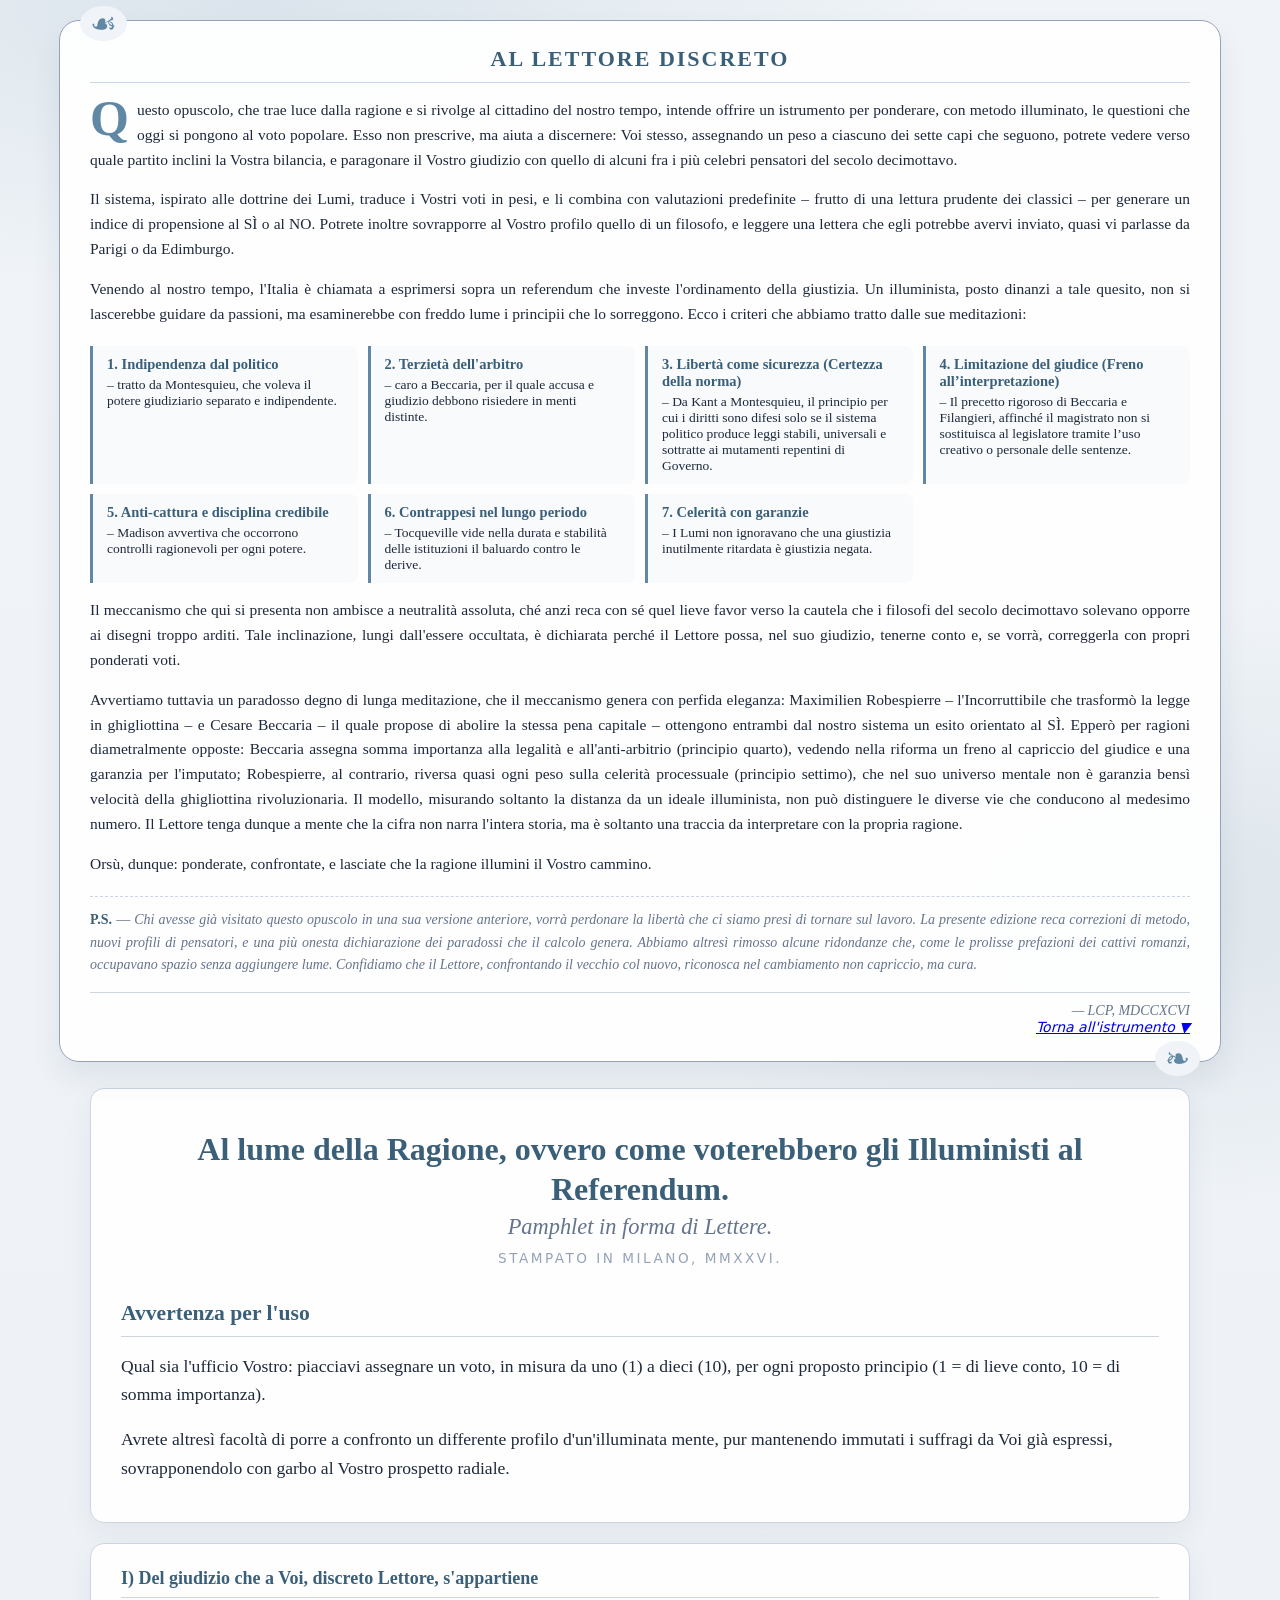
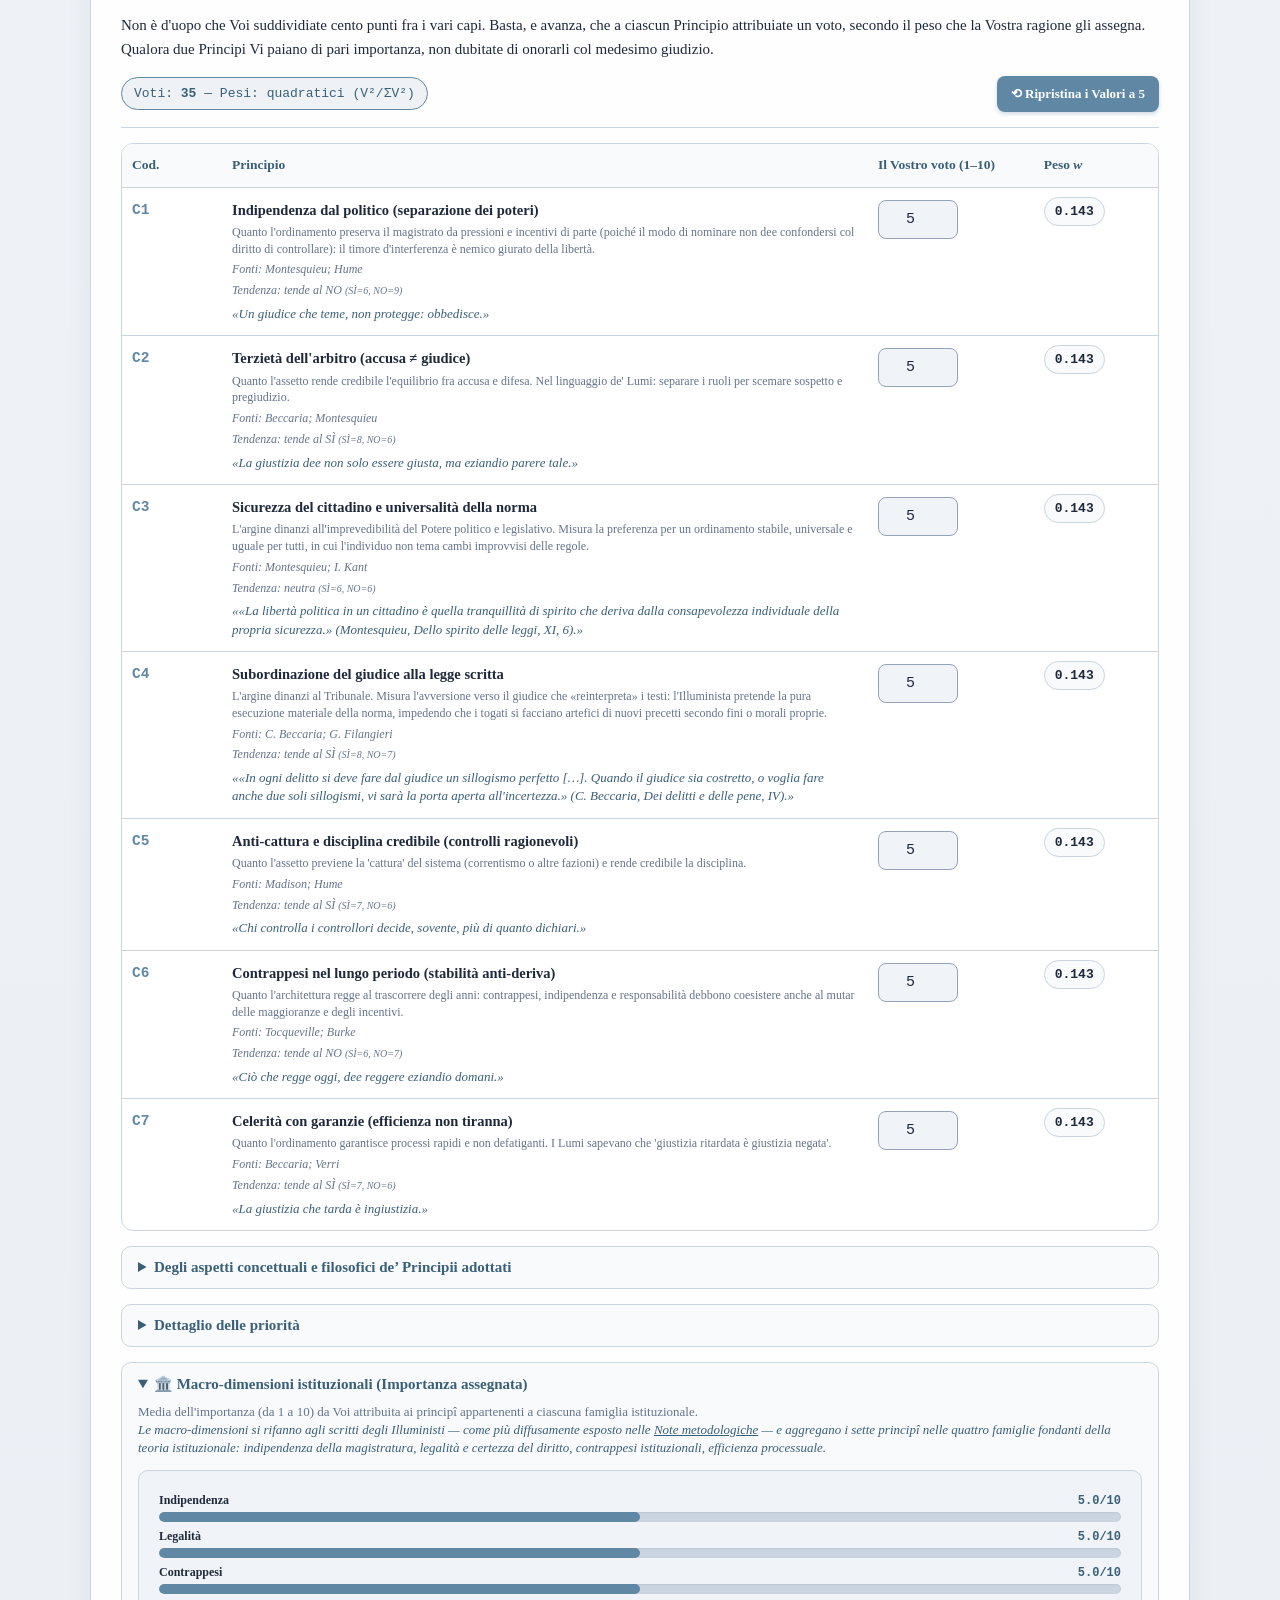
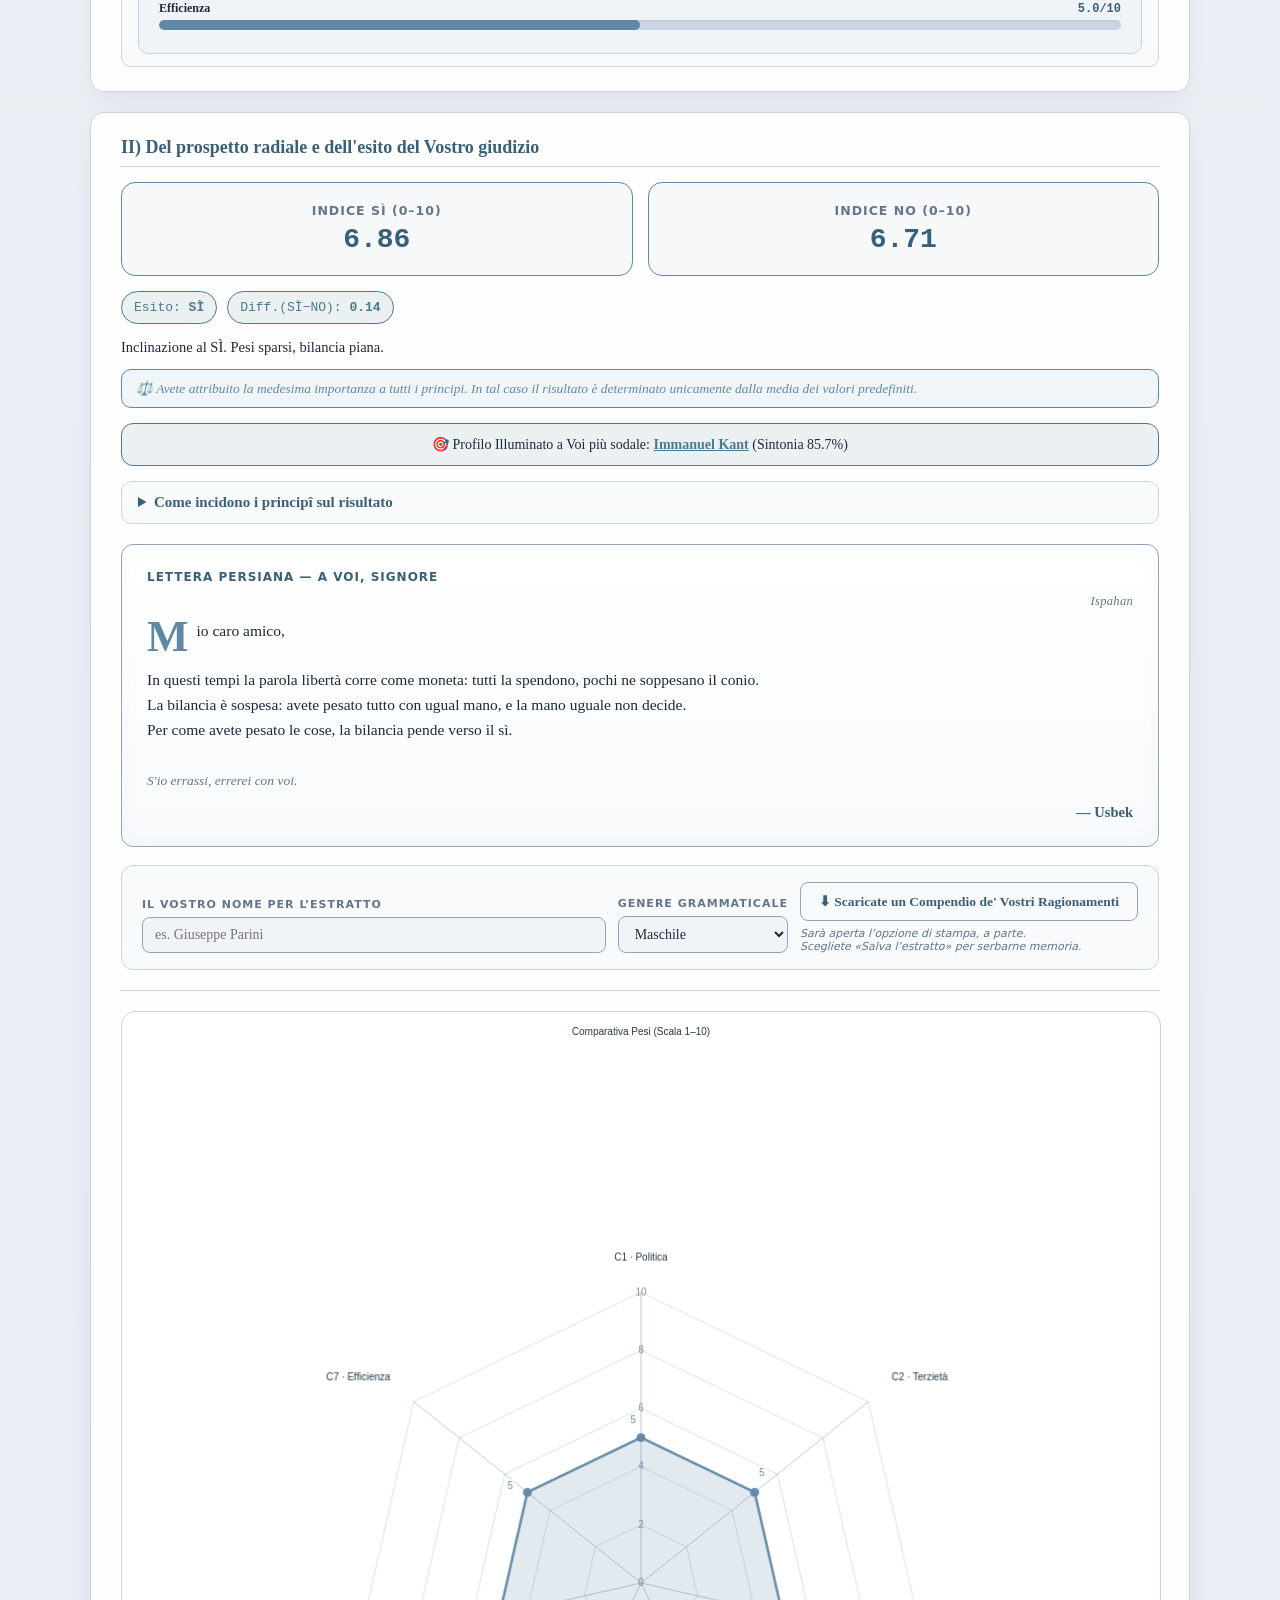
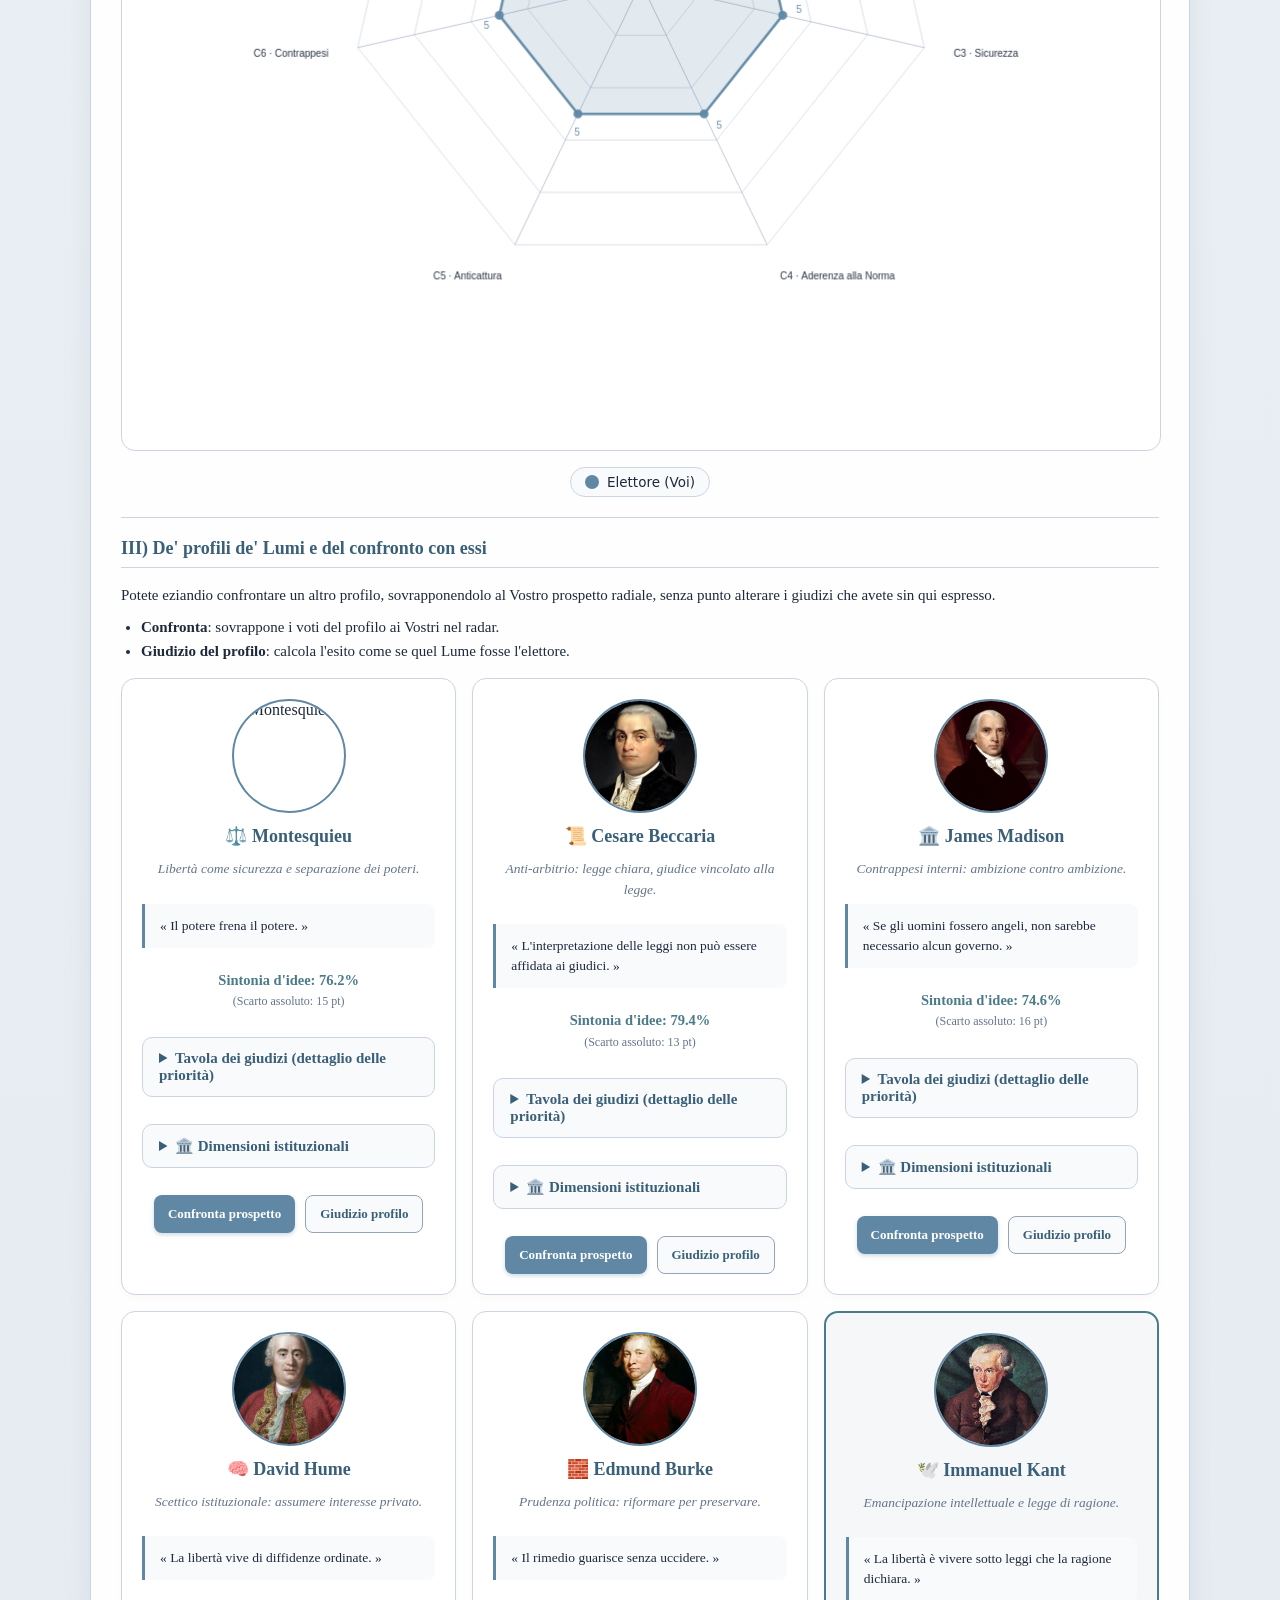
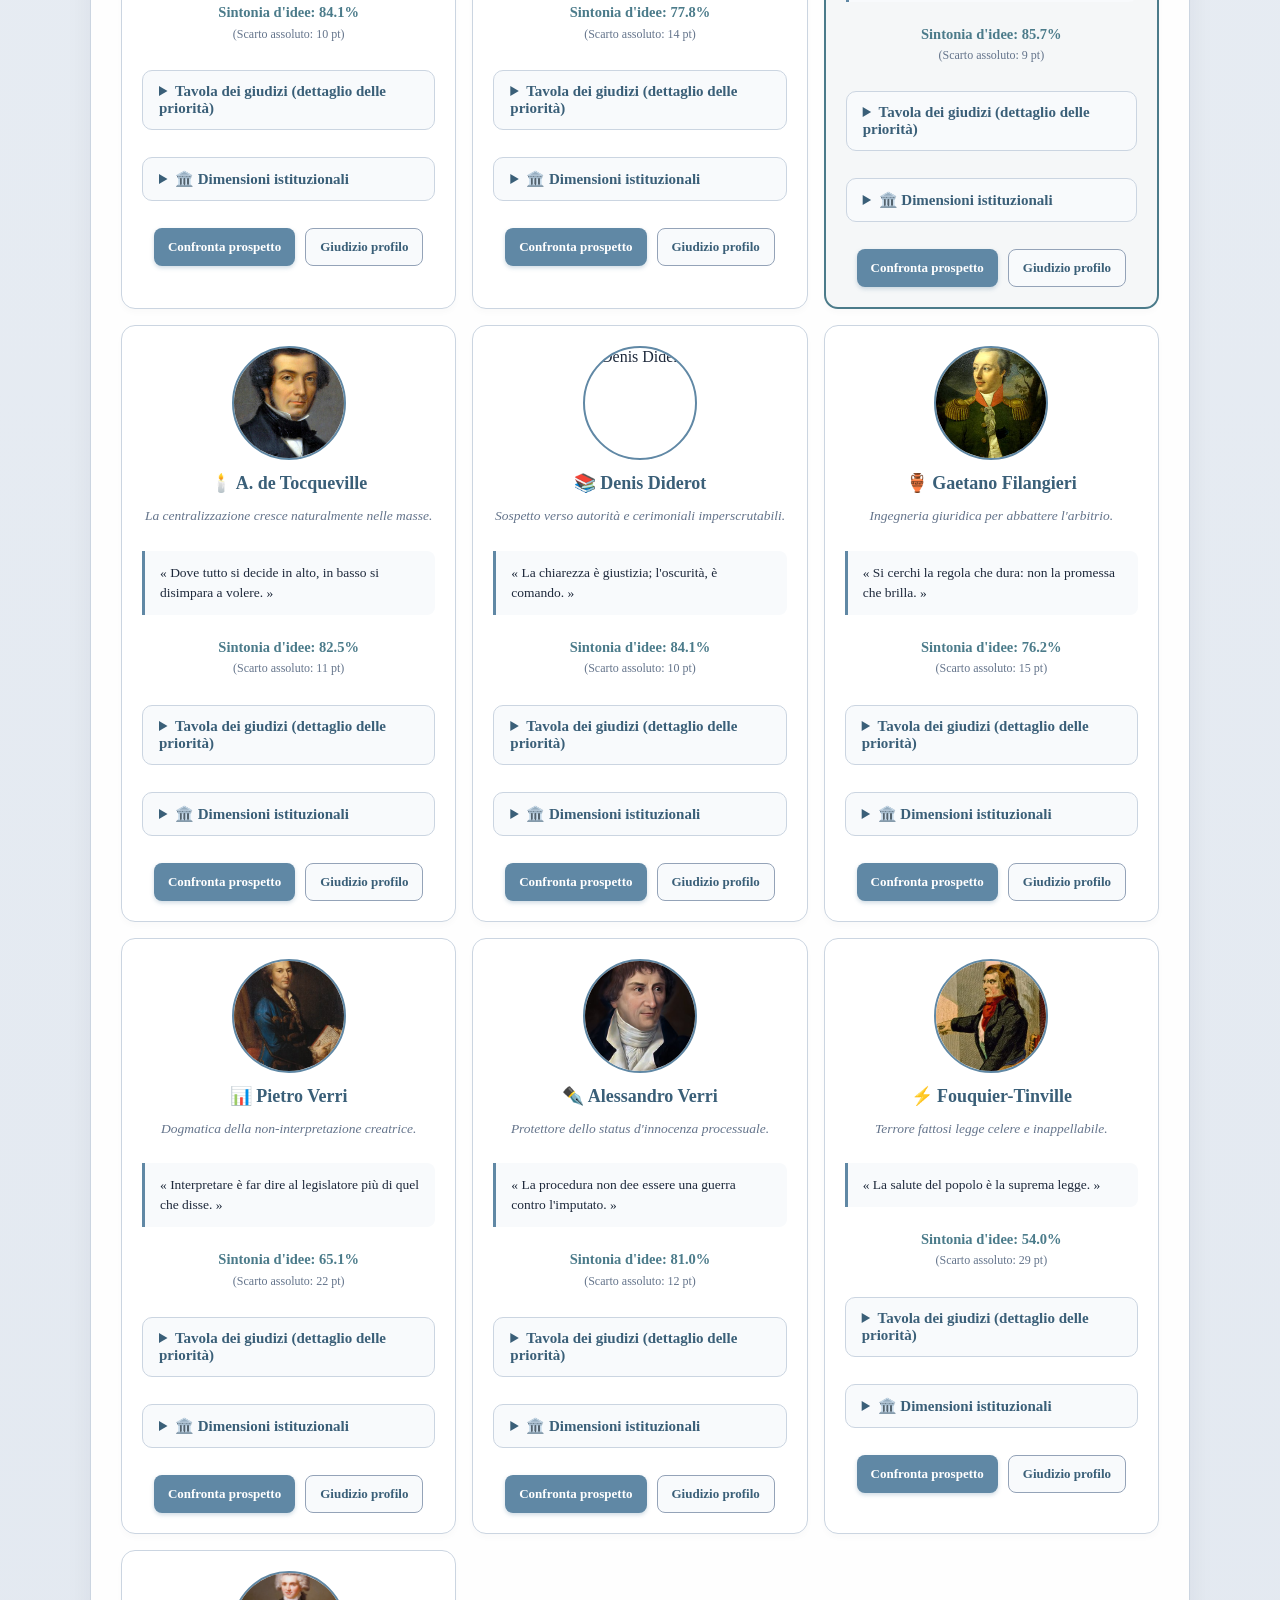
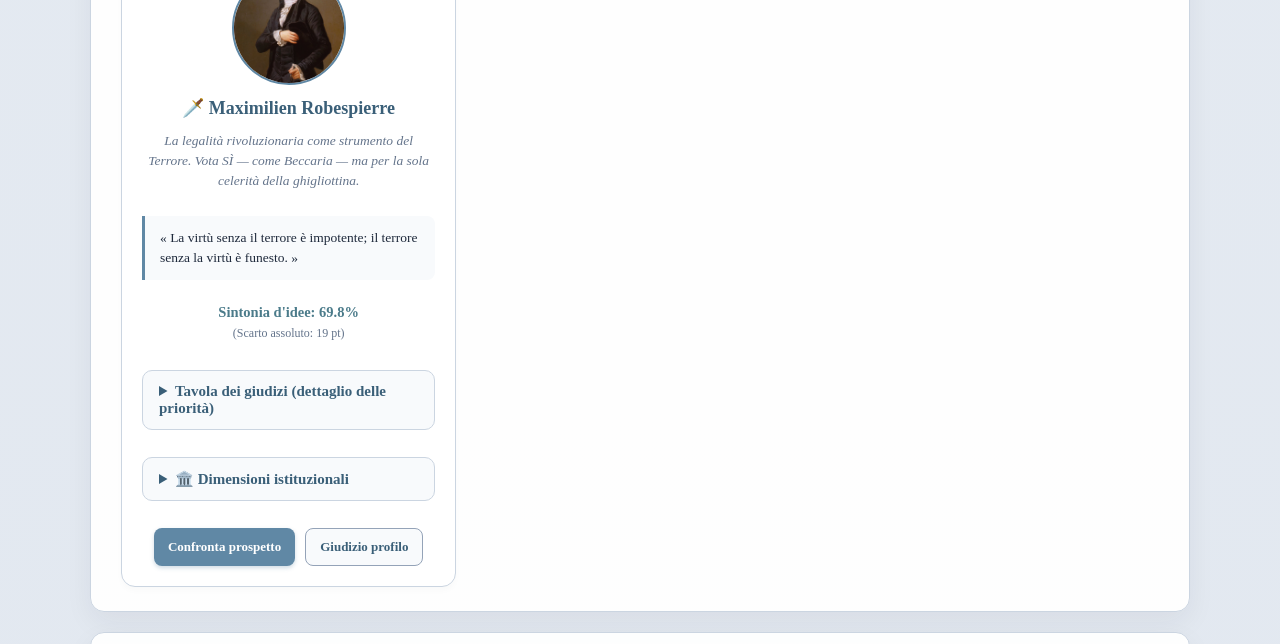
==== commit c08afbf3: "Update index.html" ====
--- a/index.html
+++ b/index.html
@@ -457,7 +457,7 @@
         </select>
       </div>
       <div style="display:flex; flex-direction:column; gap:6px; align-items:flex-start;">
-        <button id="btnStampa" class="secondary" onclick="generateFoglioHTML()" style="font-size:13.5px; padding:10px 18px;">⬇ Scaricate il Vostro Foglio di Ragione</button>
+        <button id="btnStampa" class="secondary" onclick="generateFoglioHTML()" style="font-size:13.5px; padding:10px 18px;">⬇ Scaricate un Compendio de' Vostri Ragionamenti</button>
         <span style="font-family:var(--sans); font-size:11px; color:var(--muted); font-style:italic;">Sarà aperta l’opzione di stampa, a parte.<br>Scegliete «Salva l’estratto» per serbarne memoria.</span>
       </div>
     </div>
@@ -505,7 +505,7 @@
 <div class="project-info">
   <span>📖 Progetto posto in luce a cura della <b style="color:var(--primary-dark);">LCP (MDCCXCVI)</b></span>
   <span>🄯 Licenza <a href="https://creativecommons.org/licenses/by-sa/4.0/deed.it" target="_blank">CC BY-SA 4.0</a></span>
-  <span>📧 <a href="/cdn-cgi/l/email-protection#620e011215020c09130c0d0a03220f030b0e4c010d0f"><span class="__cf_email__" data-cfemail="99f5faebe8fff1f4eef1f0f7fed9f4f8f0f5b7faf6f4">[email&#160;protected]</span></a></span>
+  <span>📧 <a href="/cdn-cgi/l/email-protection#1e727d6e697e70756f7071767f5e737f7772307d7173"><span class="__cf_email__" data-cfemail="2f434c5f584f41445e4140474e6f424e4643014c4042">[email&#160;protected]</span></a></span>
   <span style="font-family: var(--serif); font-style: italic; color: var(--muted); font-size: 13px;">✦ <em>Editio secunda, emendata et aucta</em> — MMXXVI</span>
   <div class="share-buttons">
     <button onclick="navigator.clipboard.writeText(window.location.href).then(() => alert('Link copiato negli appunti!'))" style="background:var(--line2); color:#fff; border-radius:99px; font-family:var(--sans);">🔗 Copia Link Pagina</button>
@@ -1113,10 +1113,10 @@
 <div class="page">
 
   <div class="fregio">☙ &nbsp; ❧</div>
-  <div class="titolo">AL LUME DELLA RAGIONE</div>
-  <div class="sottotitolo">Estratto critico ponderato delle opinioni del Lettore</div>
+  <div class="titolo">Di talune considerazioni svolte al Lume della Ragione</div>
+  <div class="sottotitolo">in vista della consultazione referendaria prevista nei giorni secondo Germinale e terzo Germinale, anno MMXXVI, a beneficio ${genere === 'F' ? 'della Signora' : 'del Signor'}</div>
   <div class="nome-lettore">${nomeLettore}</div>
-  <div class="data-rev">${dataRiv}, anno ${annoRom}</div>
+  <div class="data-rev">${dataRiv}, anno ${annoRom} — LCP</div>
 
   <div class="verdetto">${giudizioTesto}</div>
 
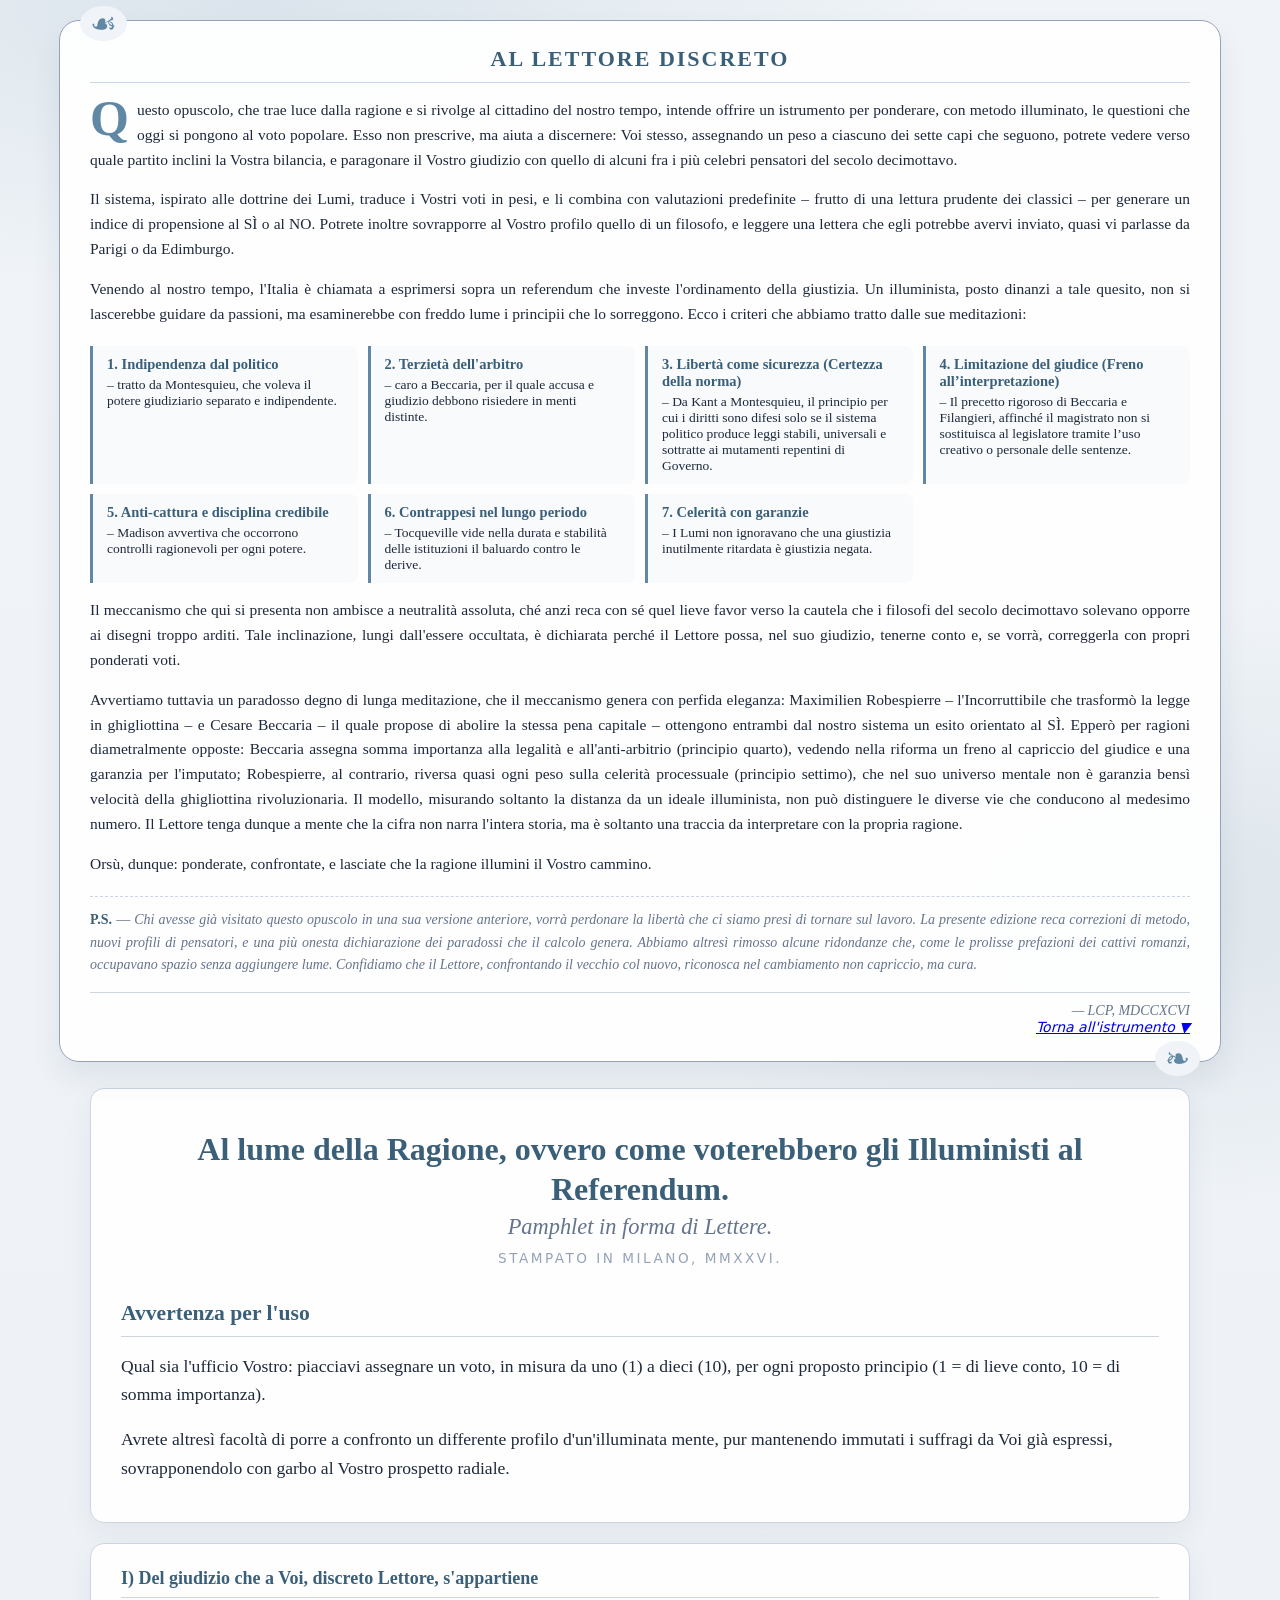
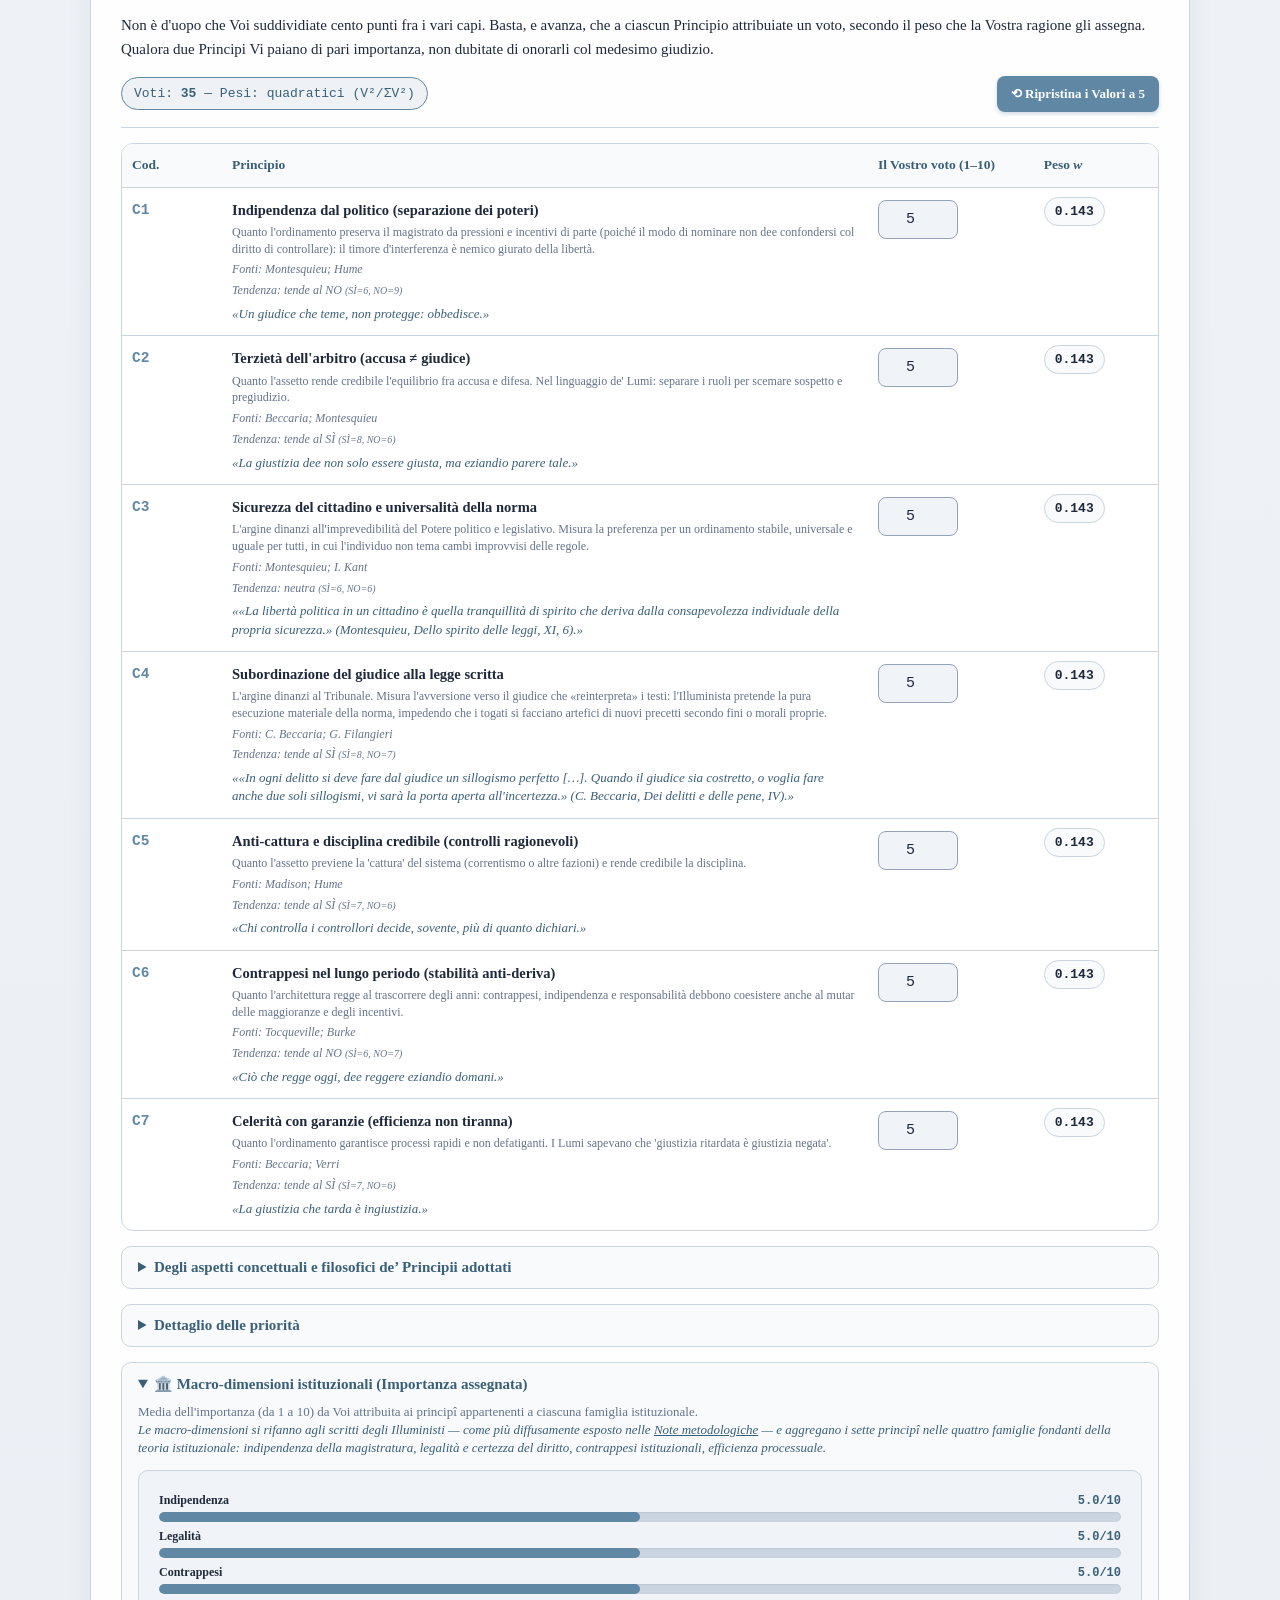
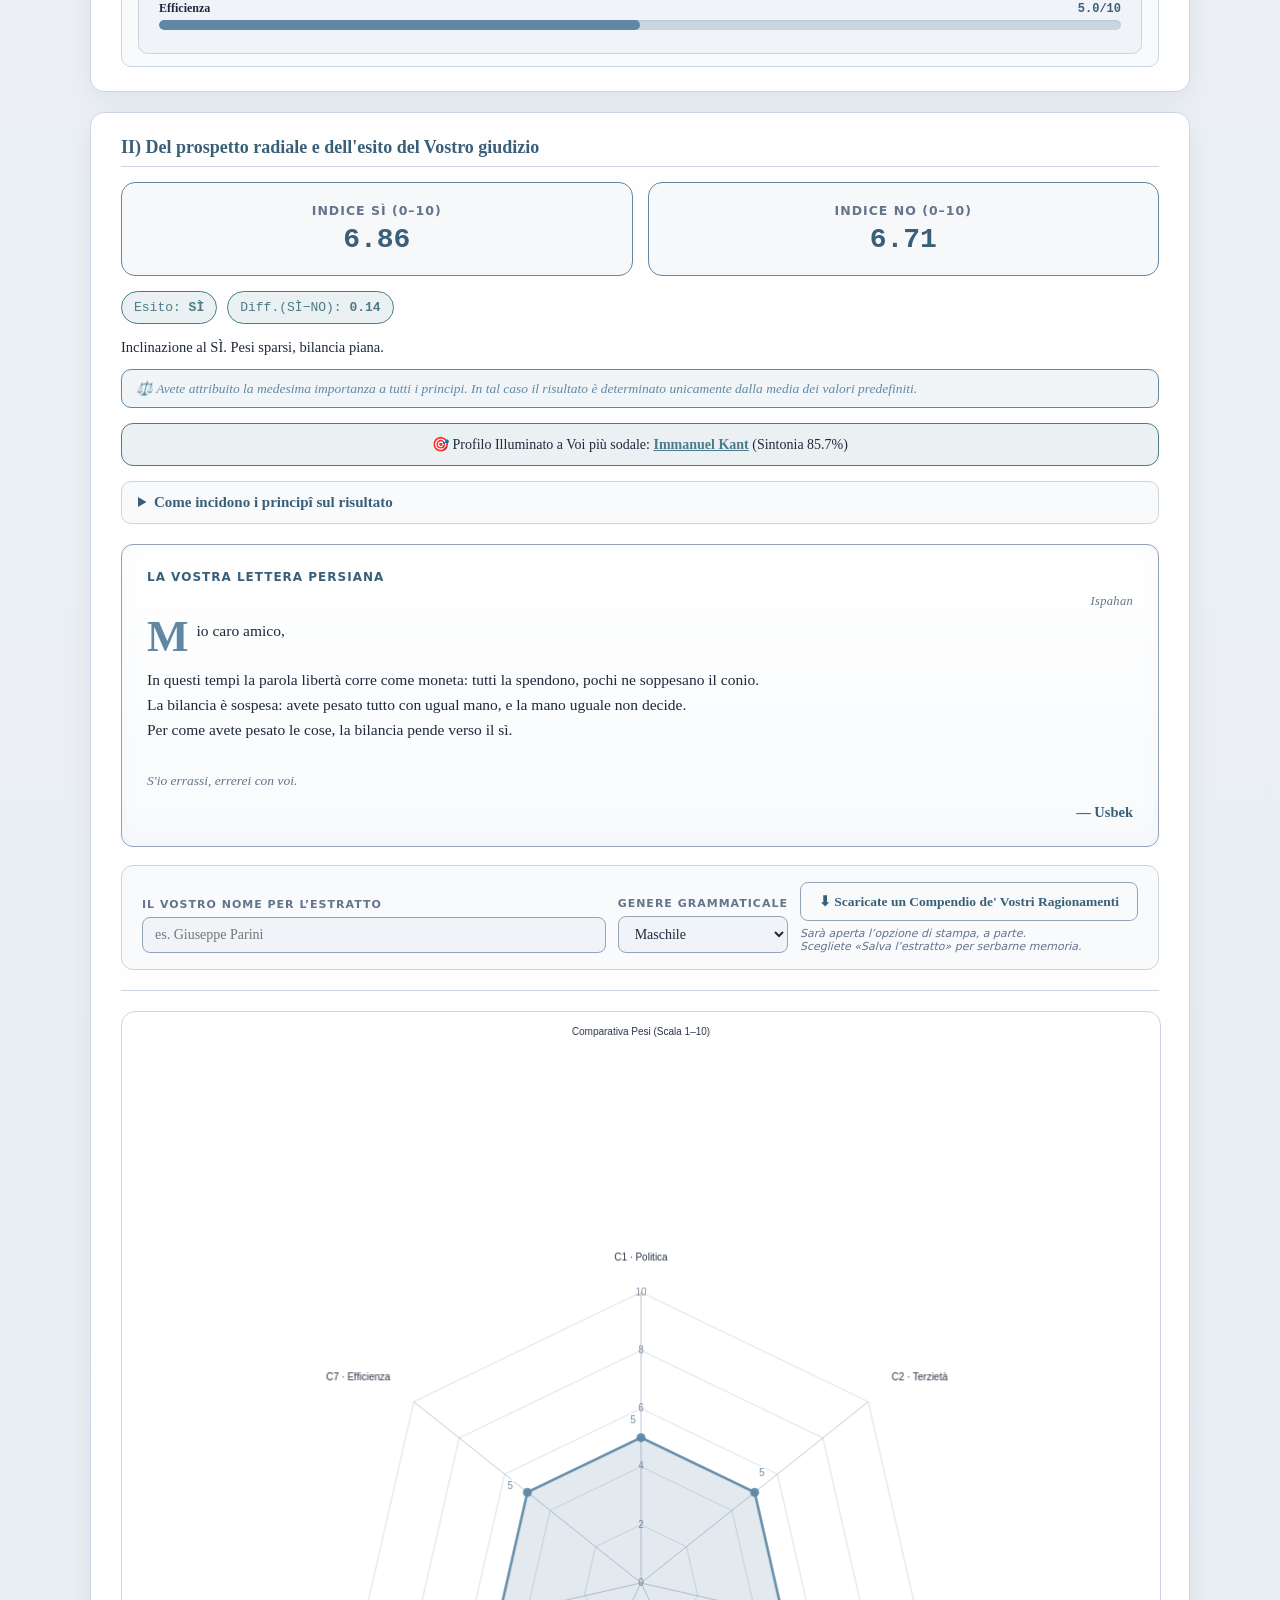
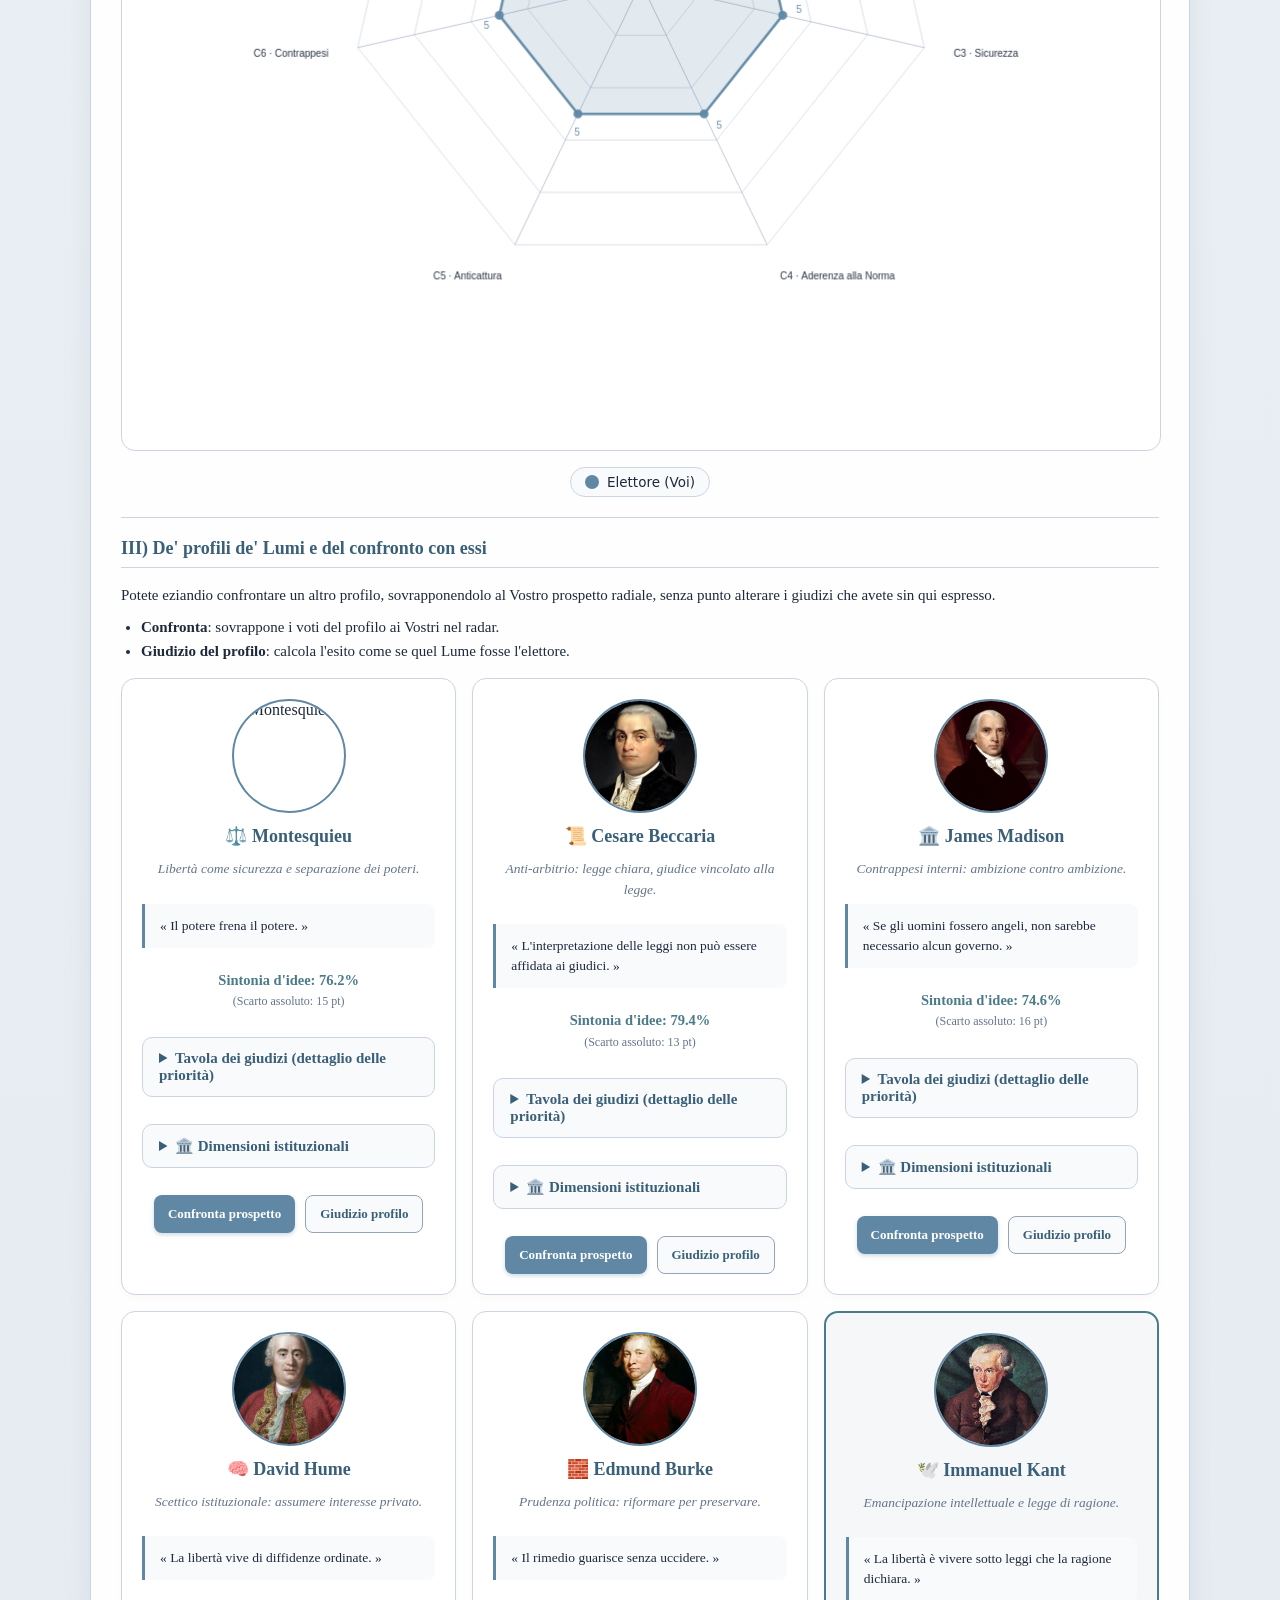
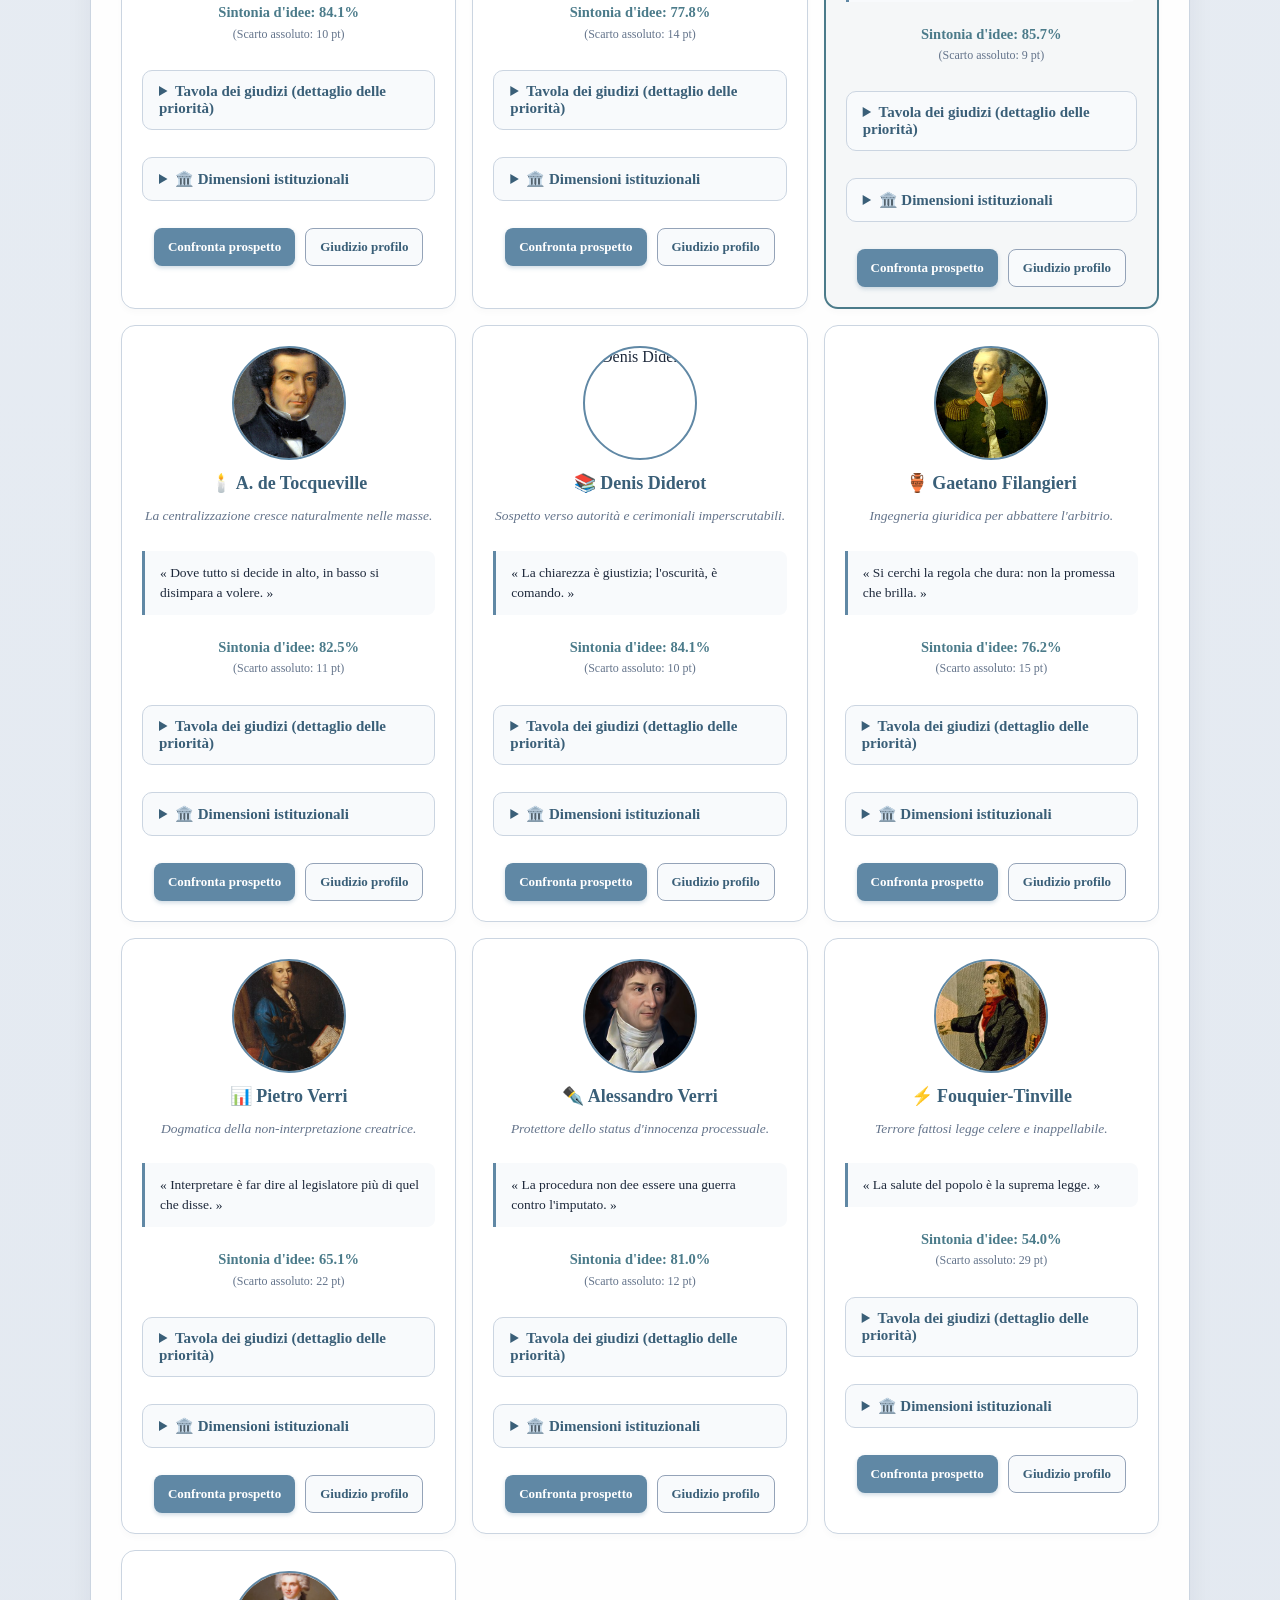
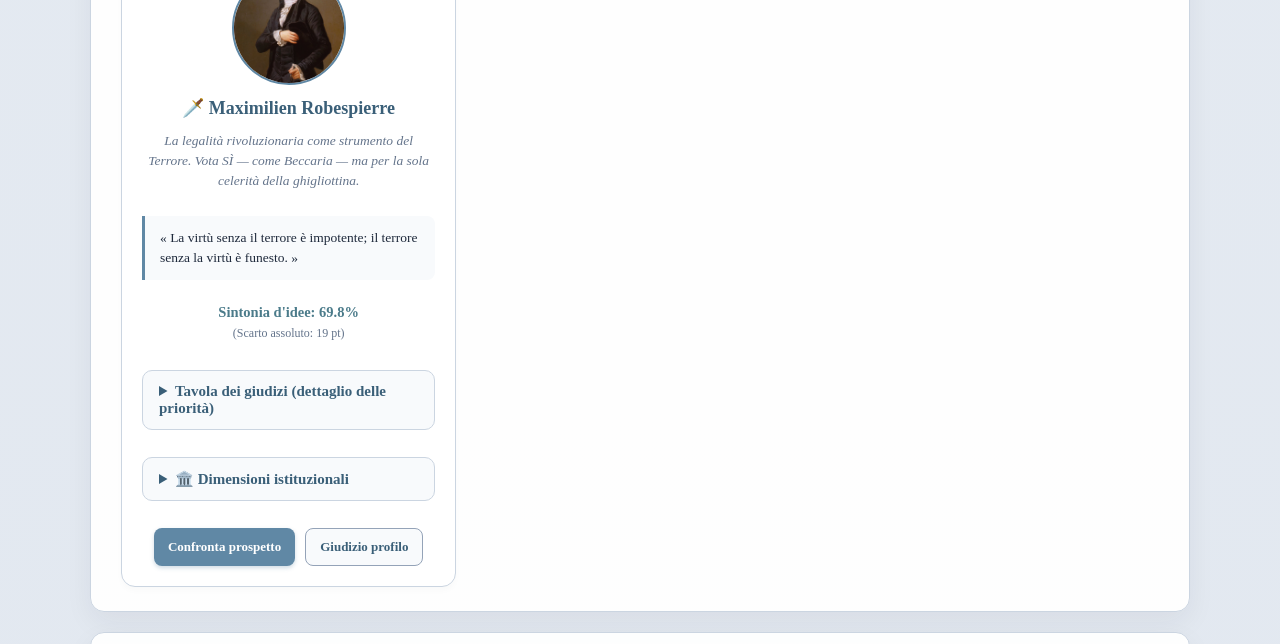
==== commit 664654ff: "Update index.html" ====
--- a/index.html
+++ b/index.html
@@ -919,7 +919,7 @@
   const luogoEl = document.getElementById("lettreElectorLuogo");
   if(luogoEl) luogoEl.textContent = le.luogo || '';
   const labelEl = document.getElementById("lettreElectorLabel");
-  if(labelEl) labelEl.textContent = genere==='F' ? 'Lettera persiana — A Voi, Signora' : genere==='M' ? 'Lettera persiana — A Voi, Signore' : 'Lettera persiana';
+  if(labelEl) labelEl.textContent = genere==='F' ? 'Lettera persiana — A Voi, Signora' : genere==='M' ? 'La Vostra Lettera Persiana' : 'Lettera persiana';
 
   const B=getCompareVotes(), cn=document.getElementById("compareNote");
   if(B && compareKey){
